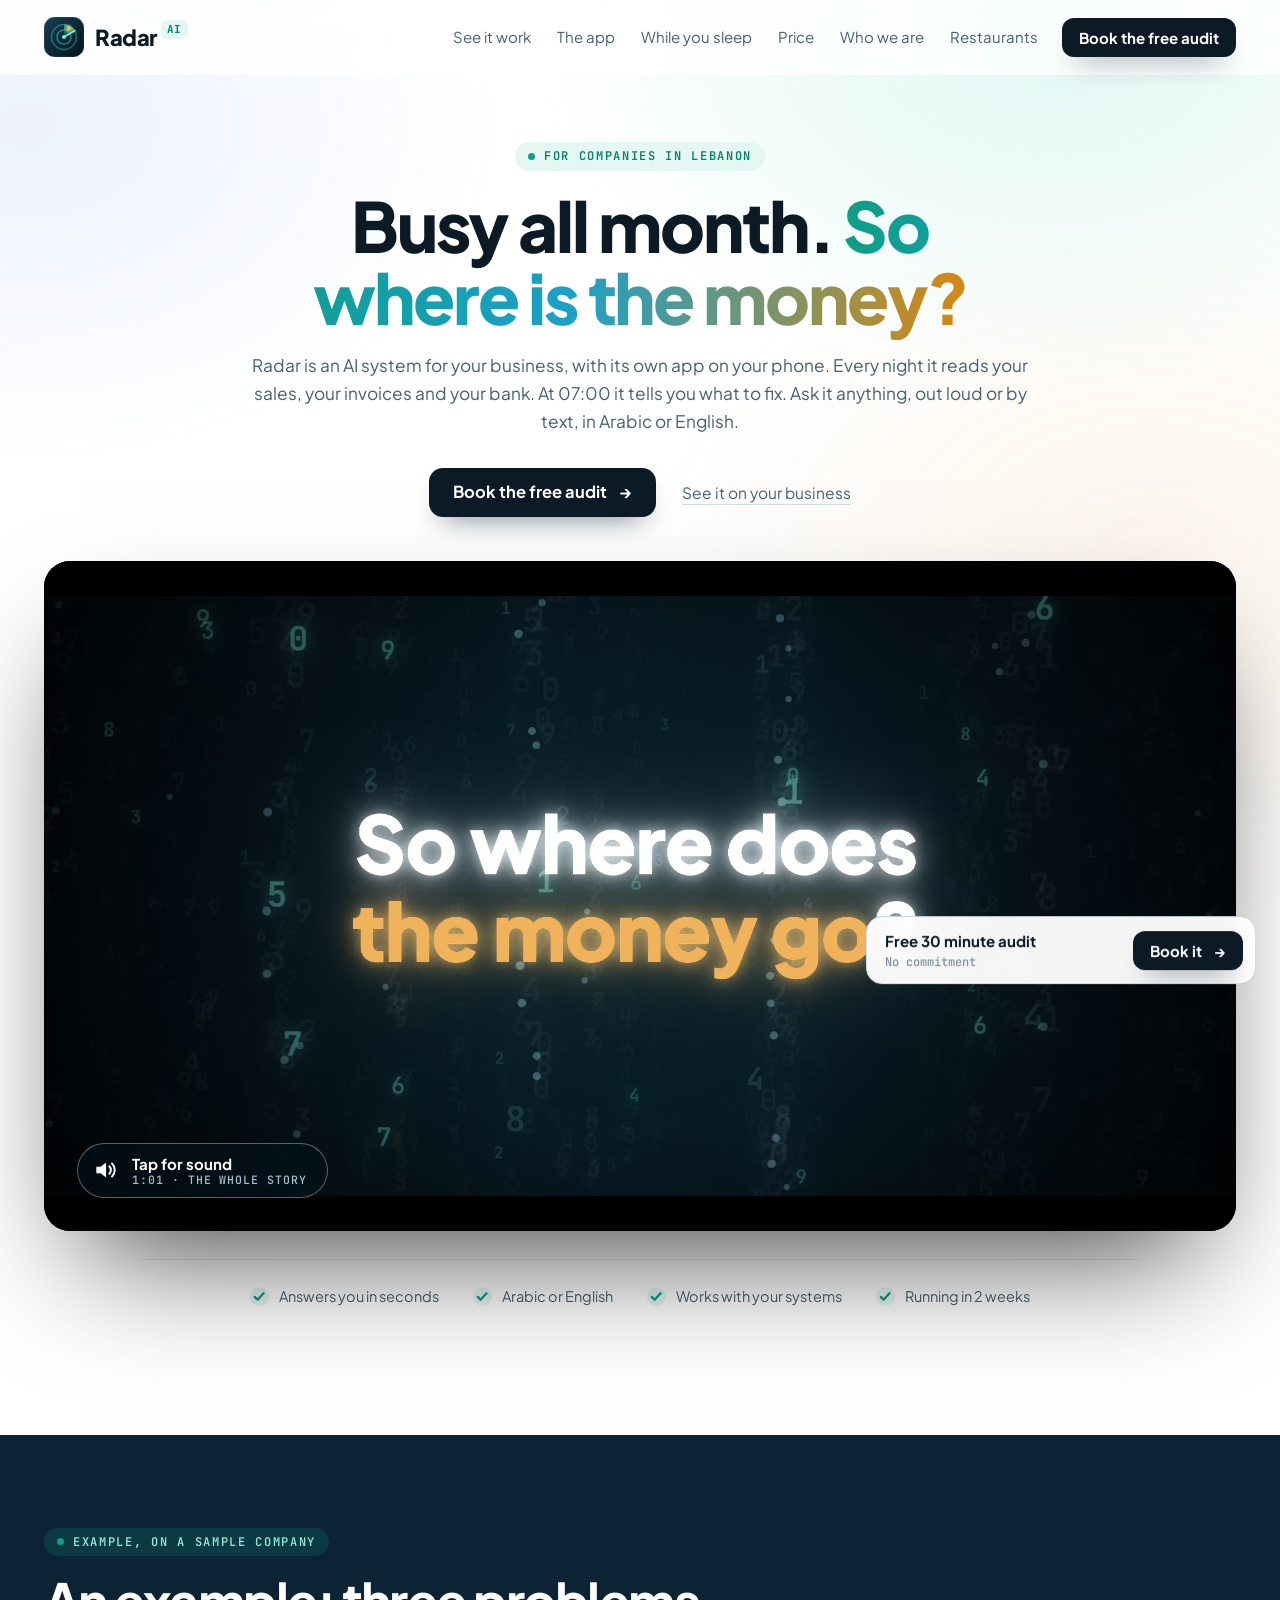
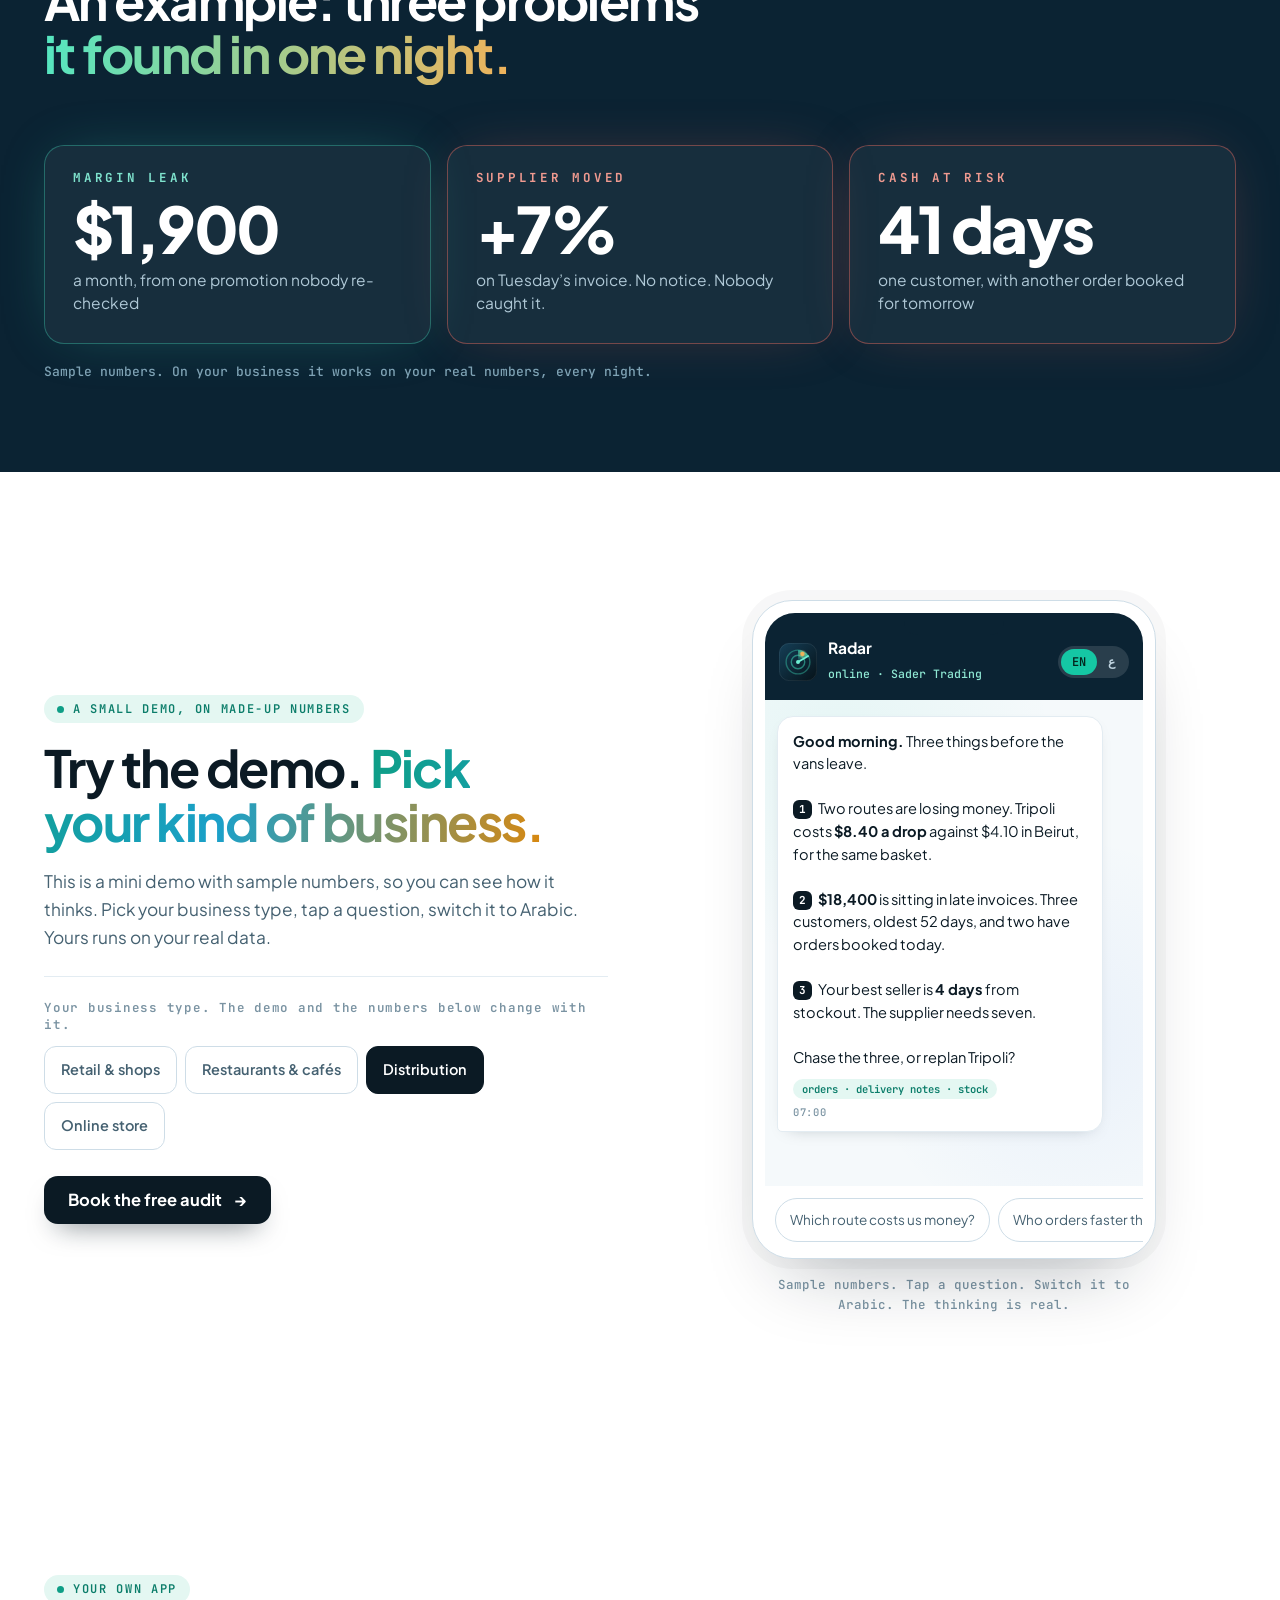
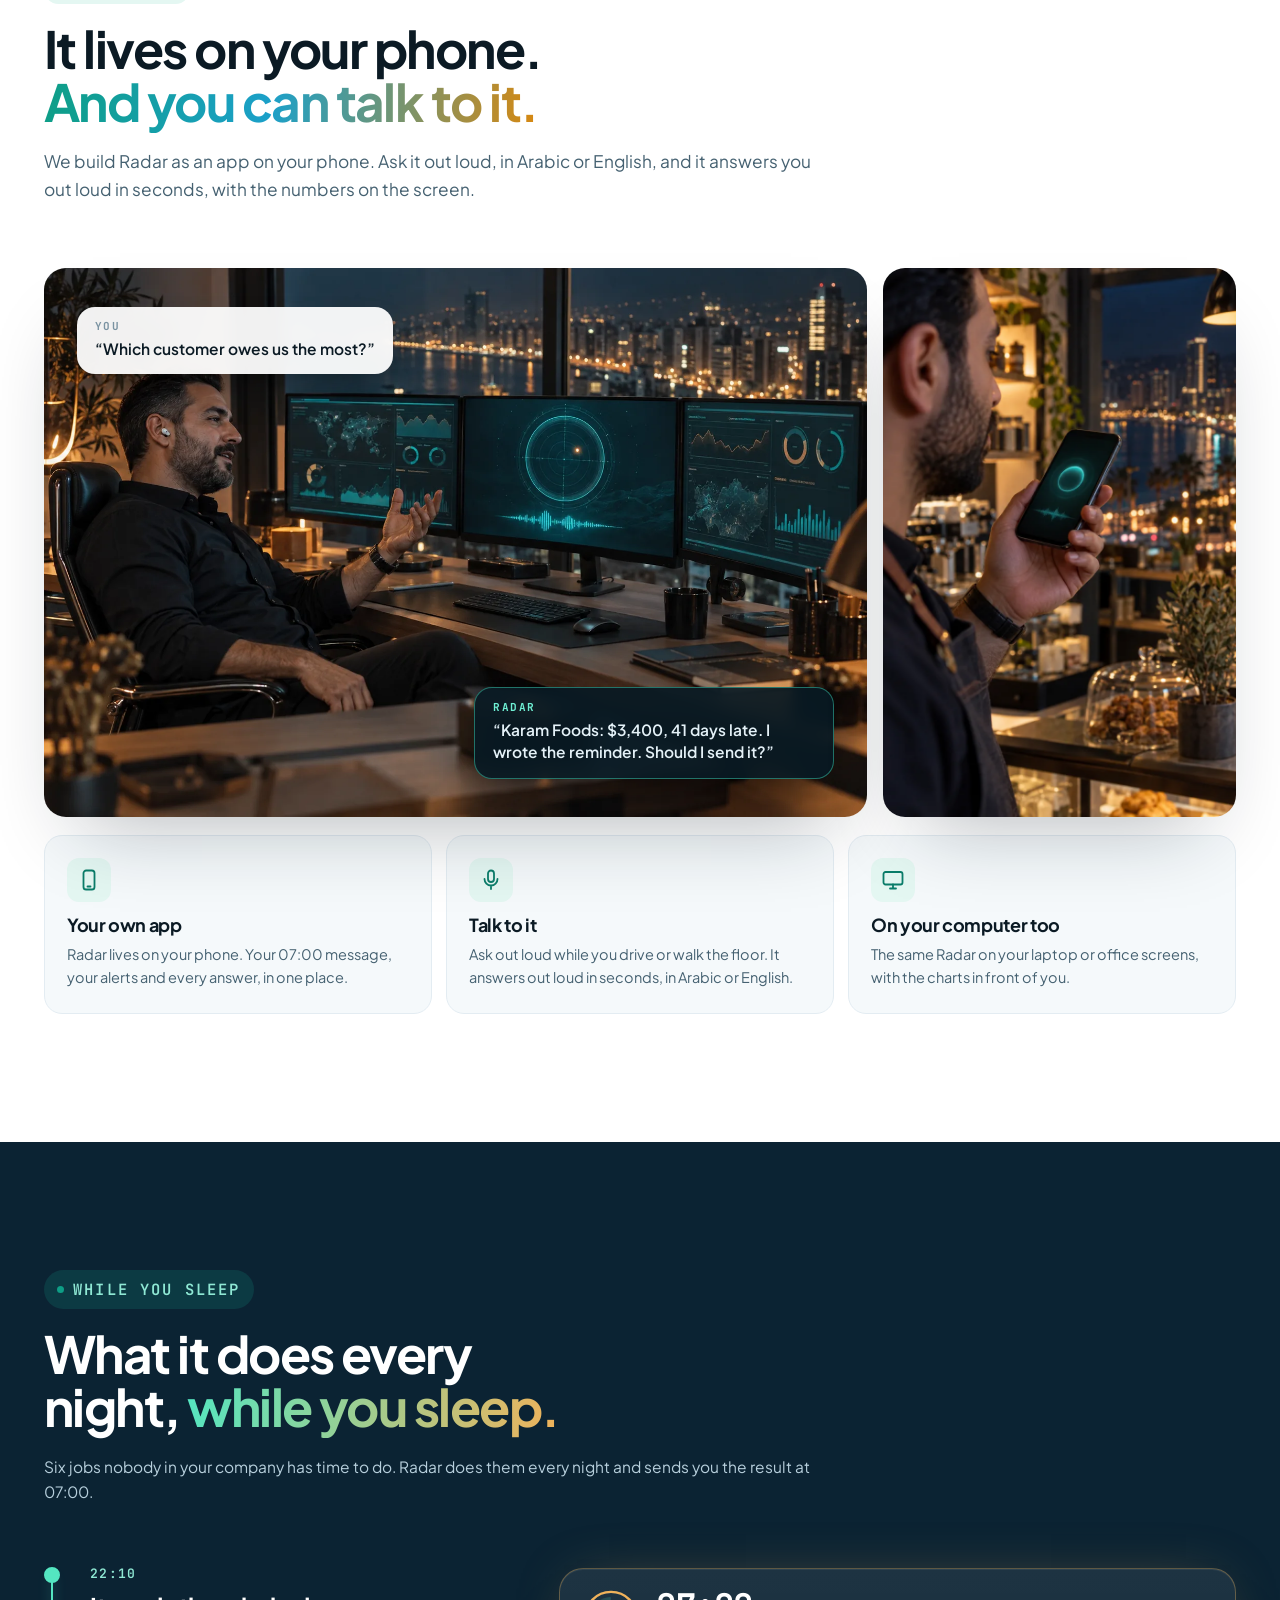
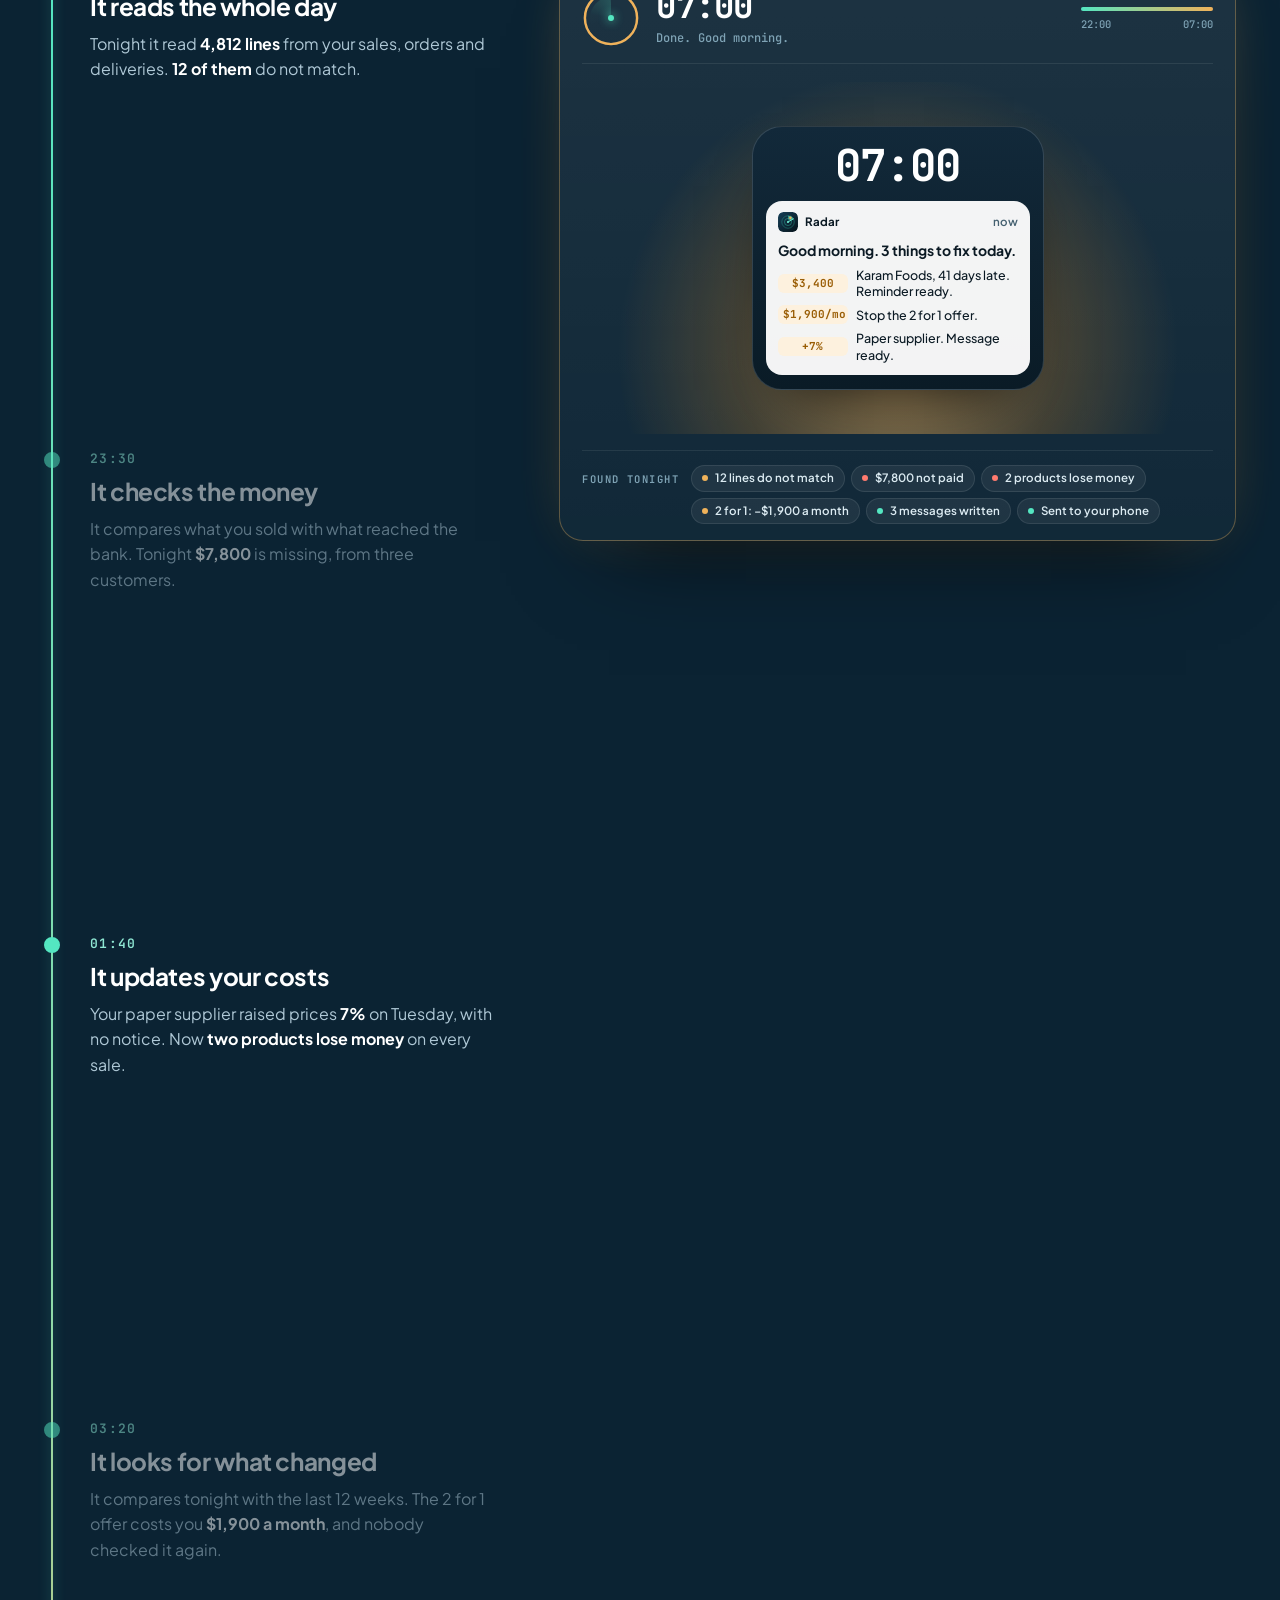
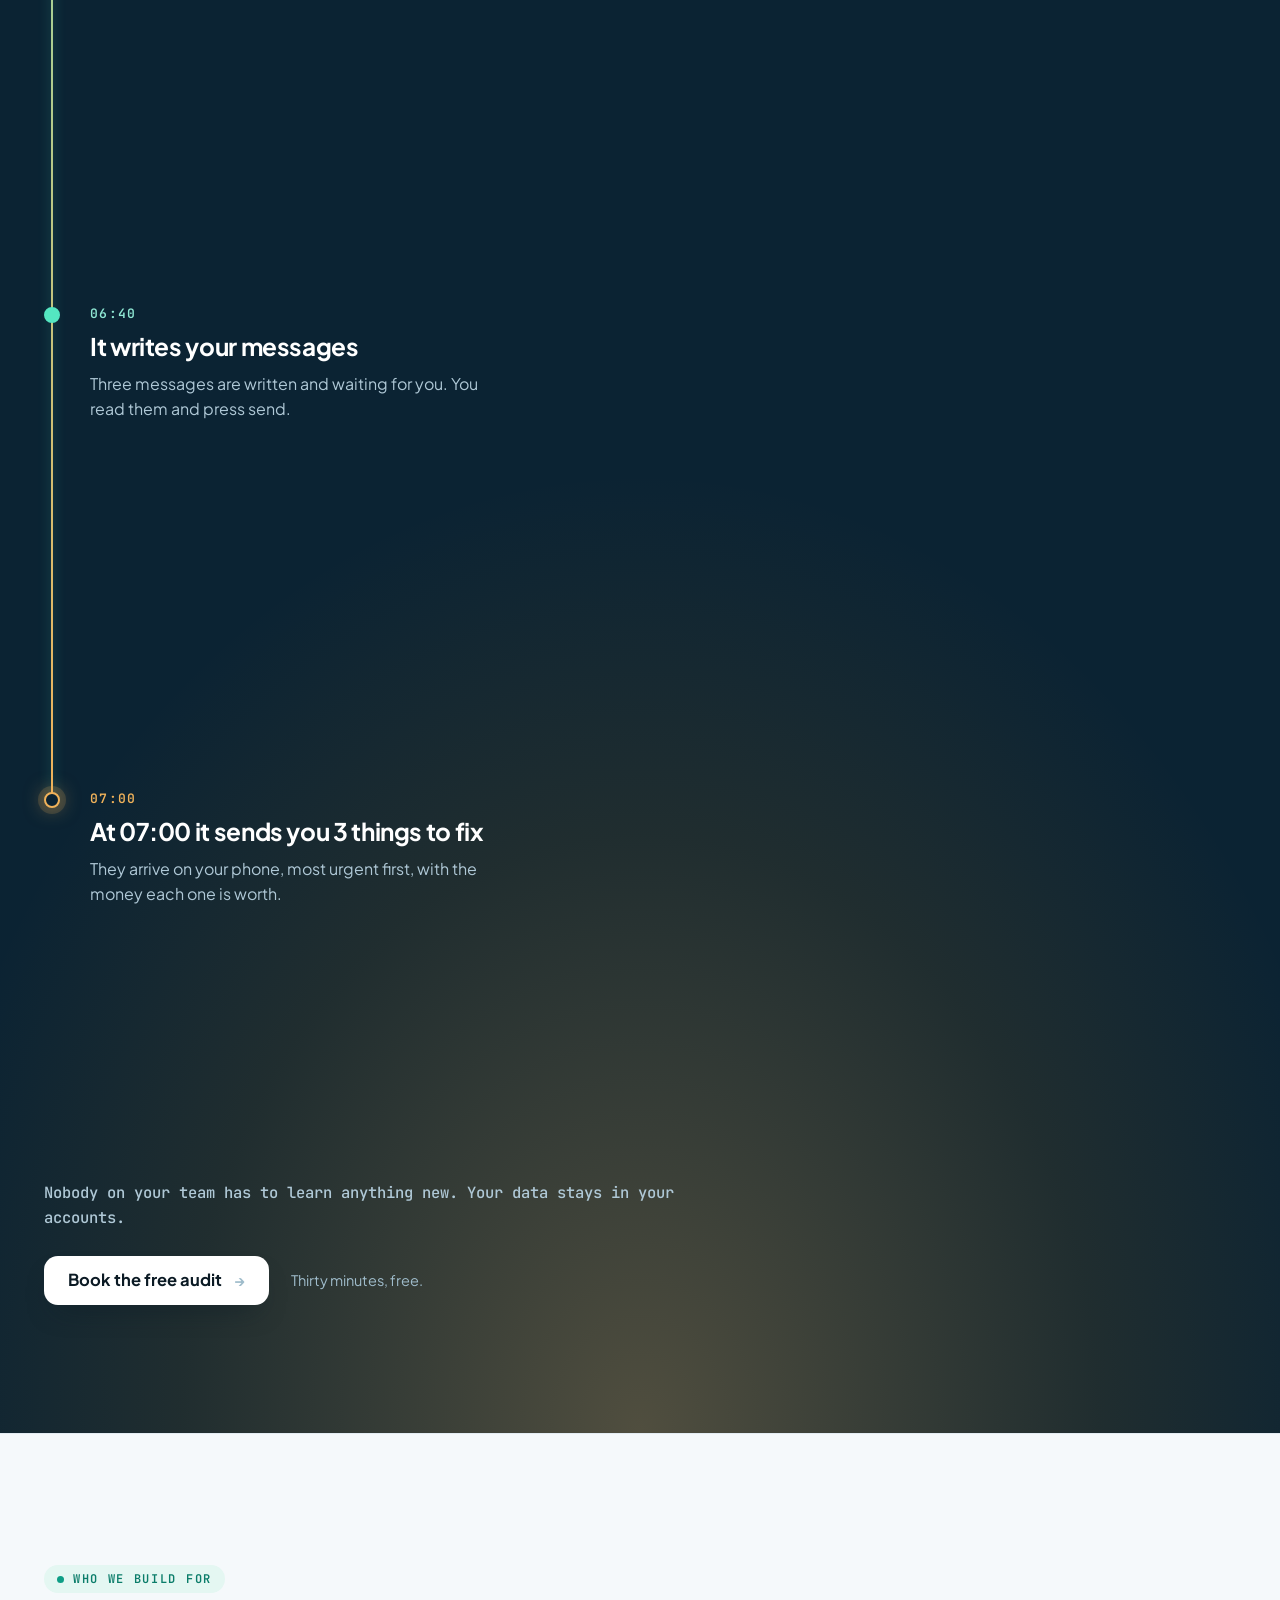
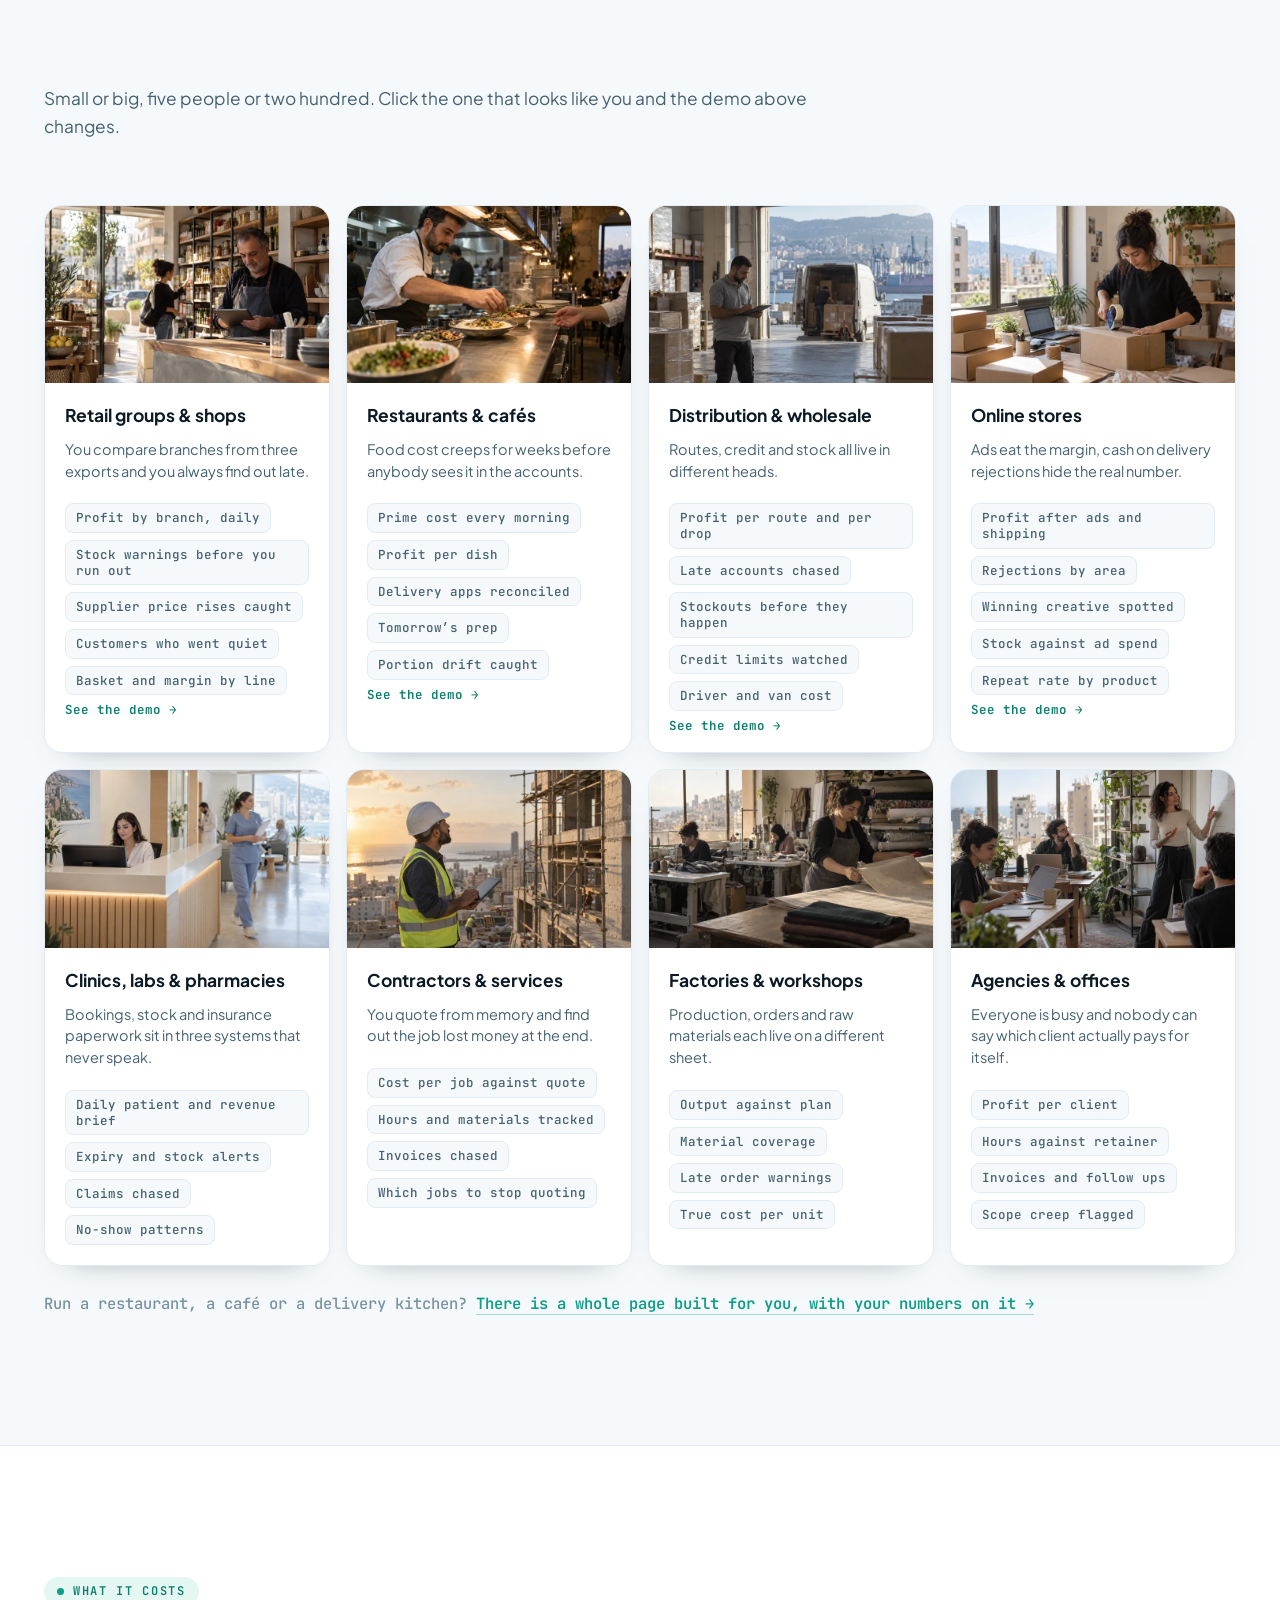
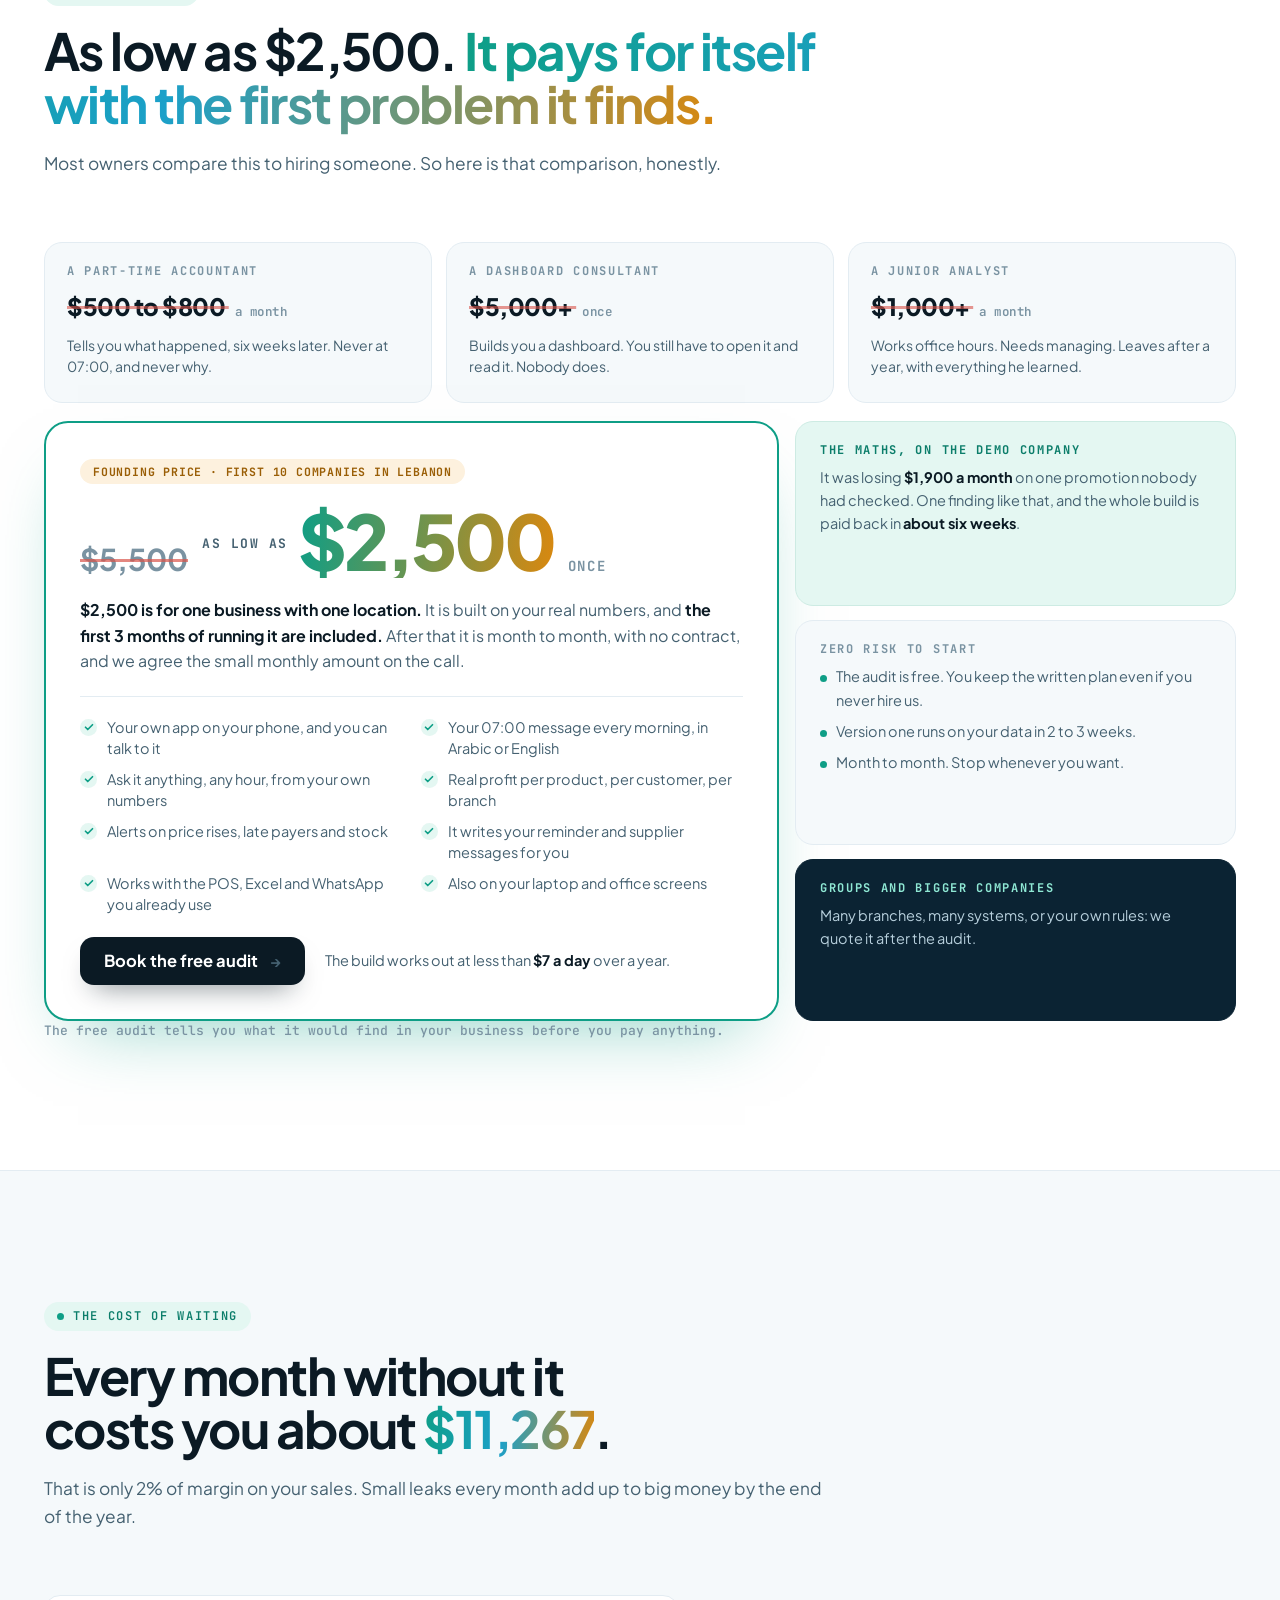
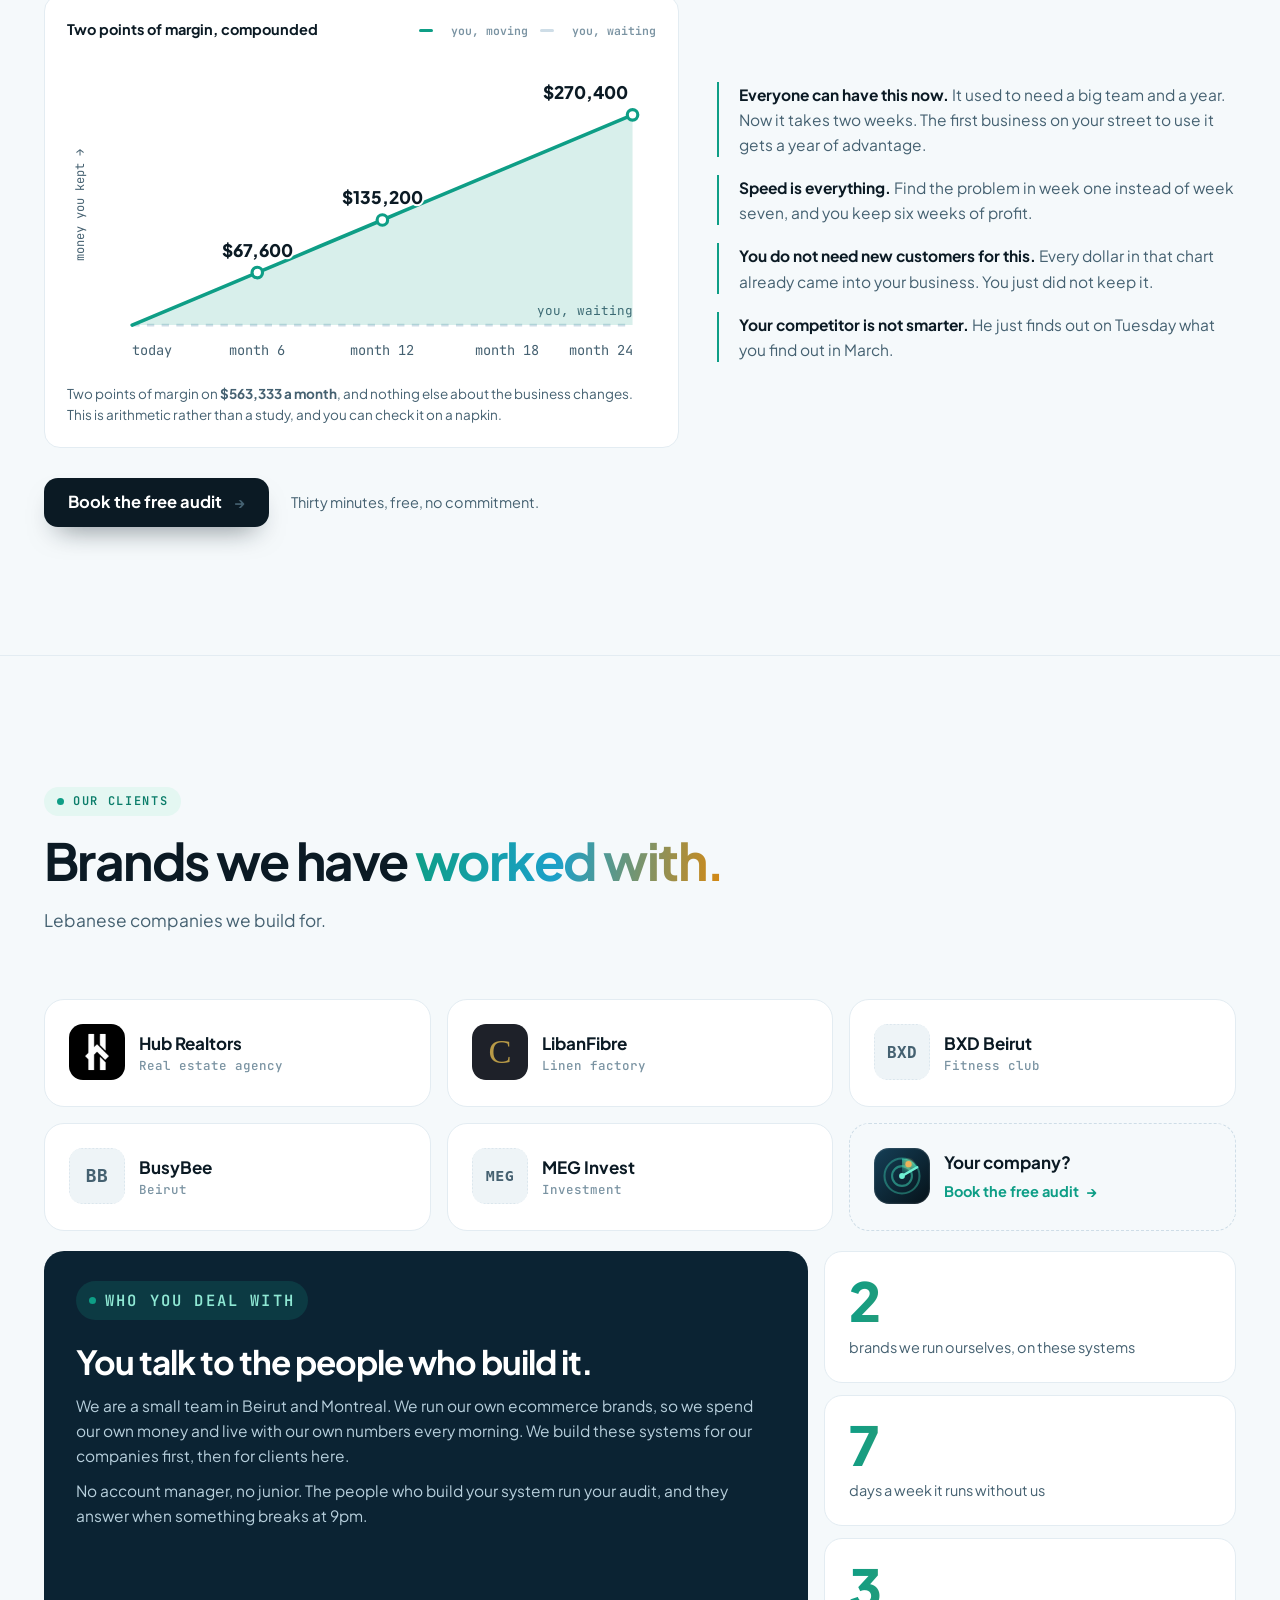
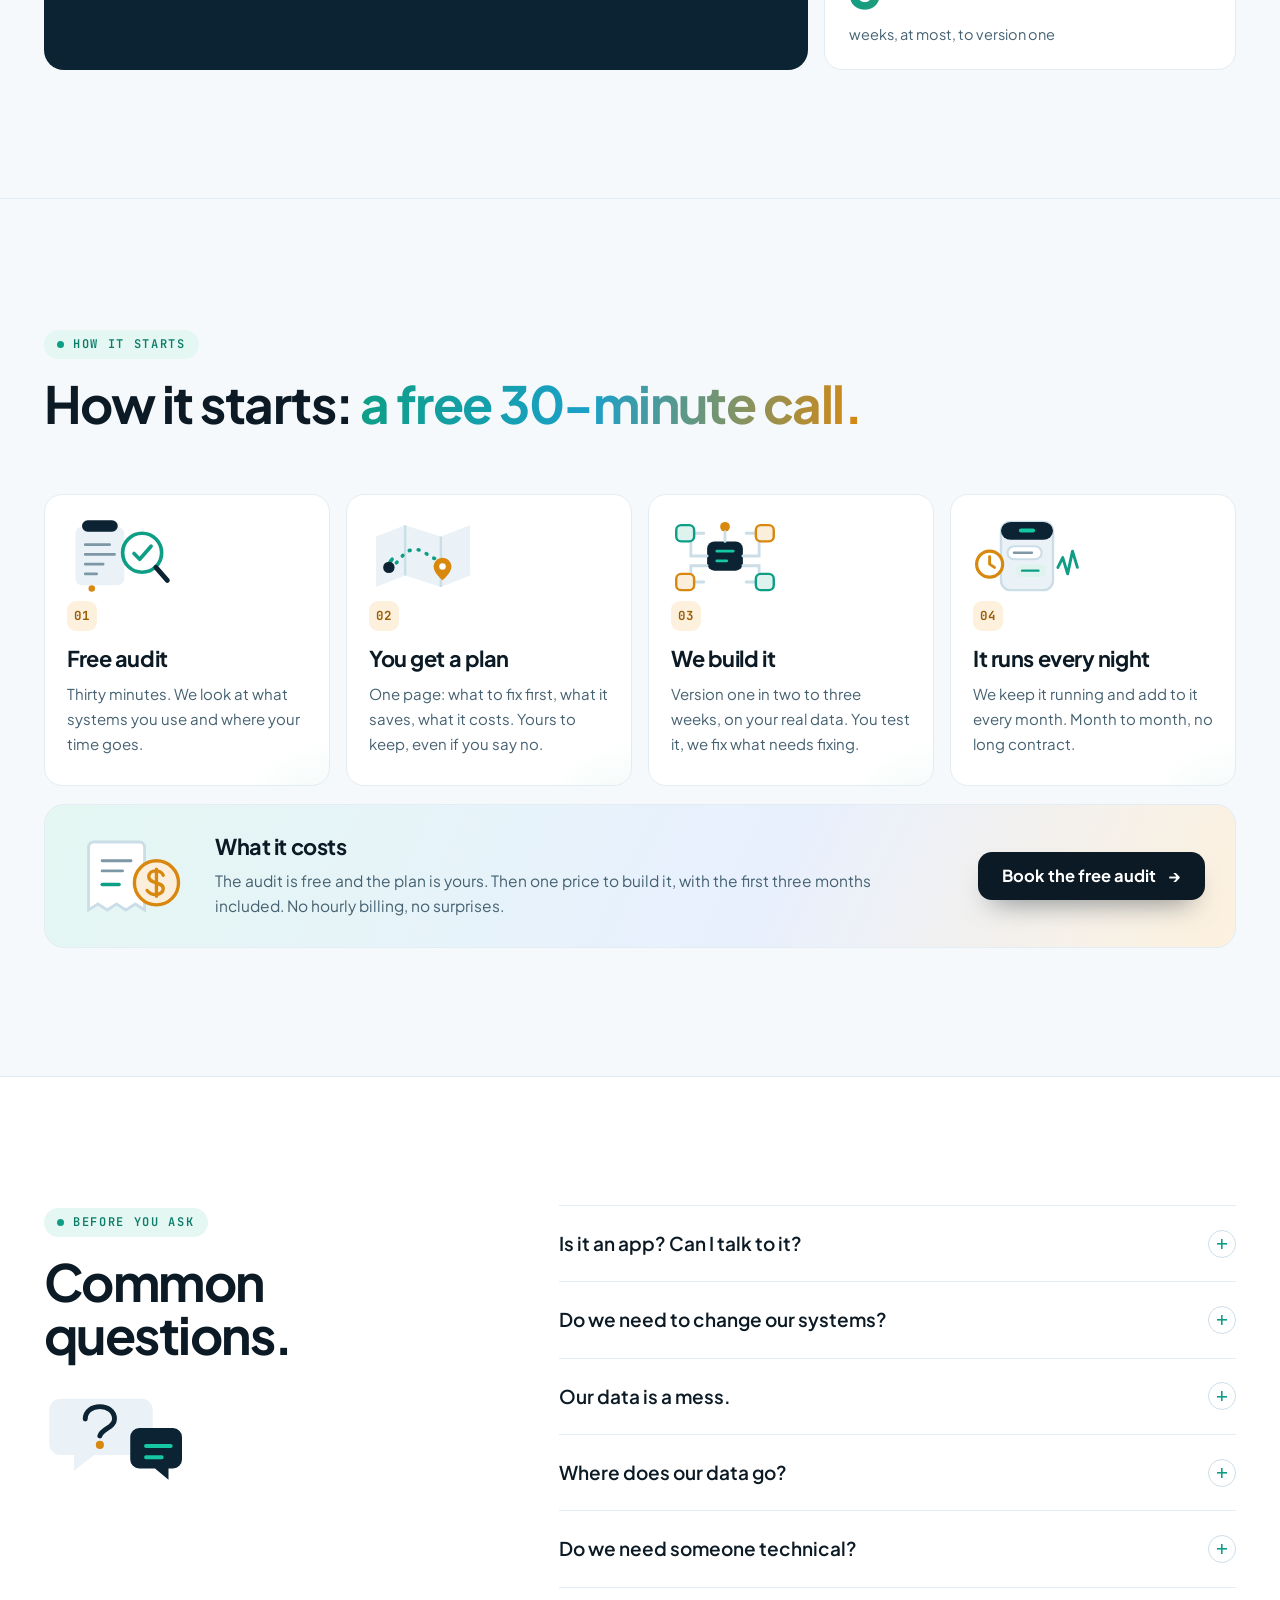
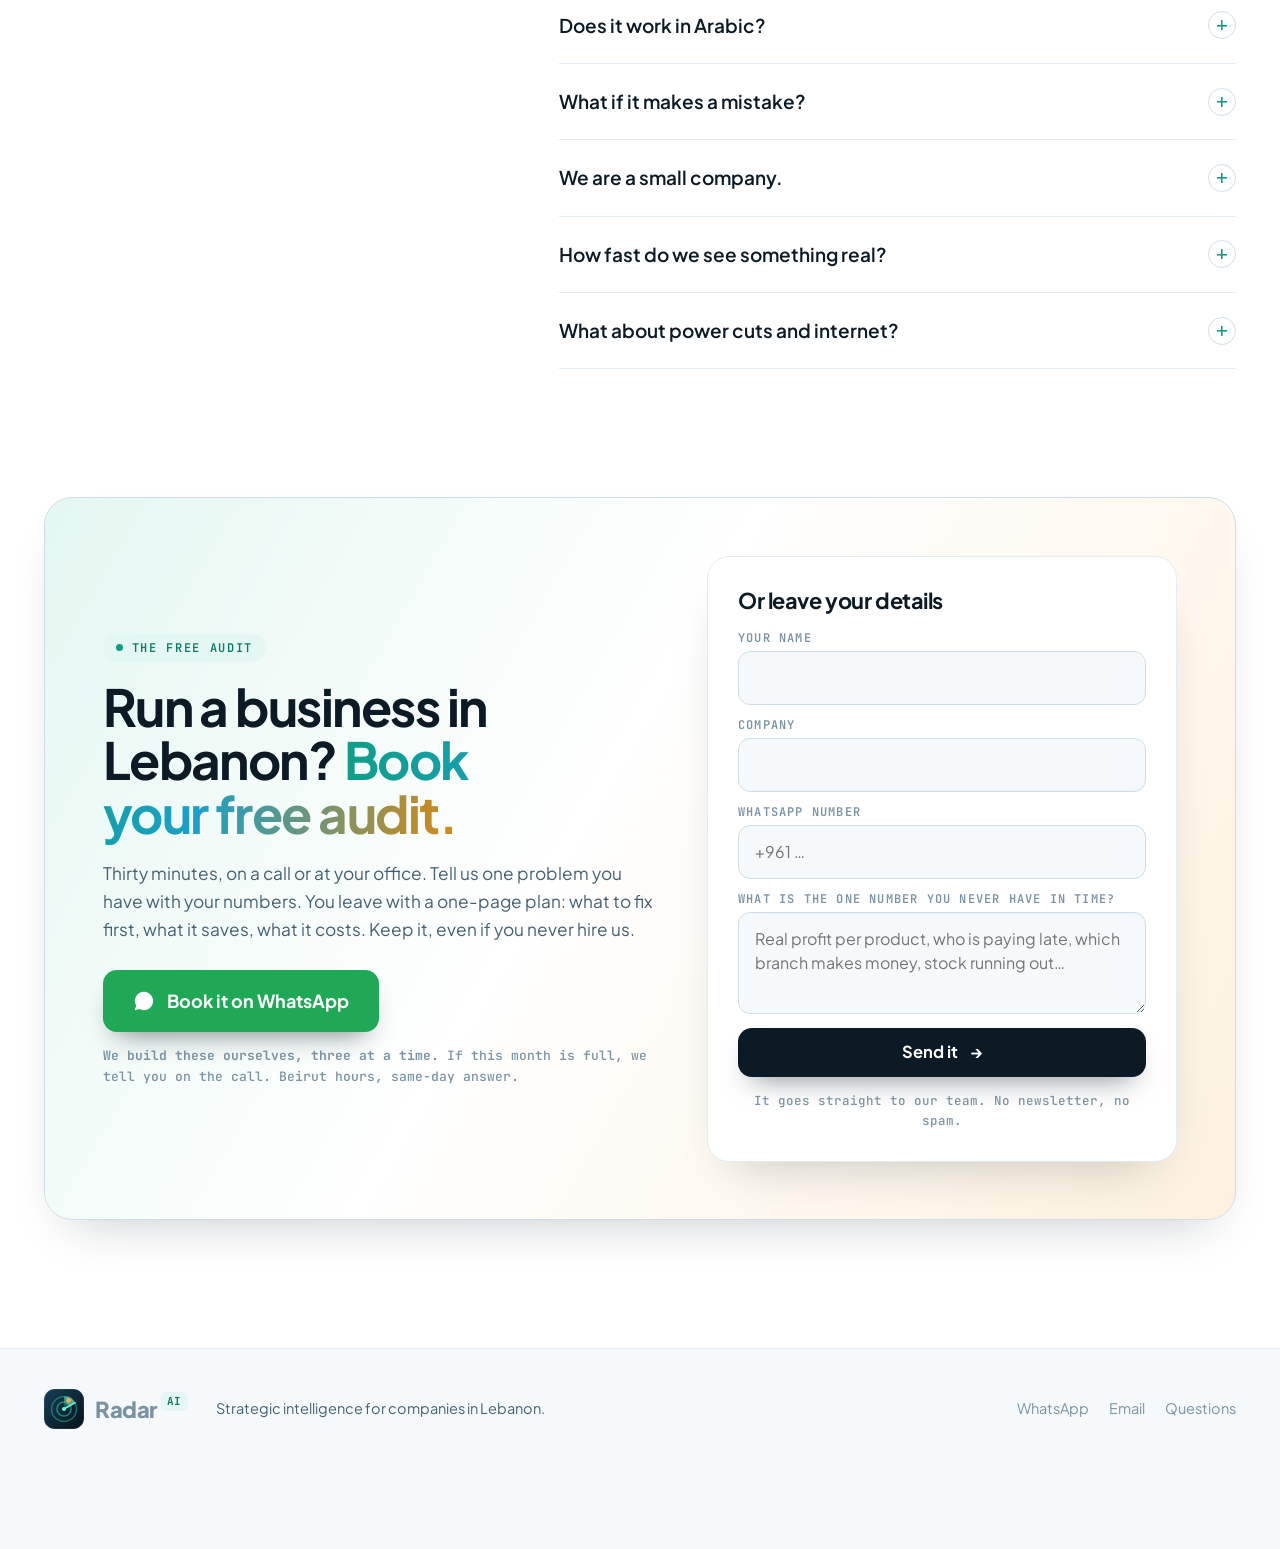
==== index.html @ 78ff4b4f "Update site Co-Authored-By: Claude Opus 5.5 <noreply@anthropic.com>" ====
<!doctype html>
<html lang="en">
<head>
<meta charset="utf-8">
<meta name="viewport" content="width=device-width, initial-scale=1, viewport-fit=cover">
<title>Radar AI · Busy all month. So where is the money?</title>
<meta name="description" content="Your systems count sales. Radar finds profit: per product, per customer, per branch. Ask it anything in Arabic or English. Built for companies in Lebanon. Free 30 minute audit.">
<meta name="theme-color" content="#FFFFFF">
<meta property="og:type" content="website">
<meta property="og:title" content="Busy all month. So where is the money?">
<meta property="og:description" content="An AI operator built around your systems. One message at 7am, answers in Arabic or English, and the repetitive work off your team.">
<meta property="og:image" content="img/share-card.jpg">
<meta name="twitter:card" content="summary_large_image">
<link rel="icon" href="data:image/svg+xml,%3Csvg xmlns=%22http://www.w3.org/2000/svg%22 viewBox=%220 0 48 48%22 width=%2248%22 height=%2248%22%3E %3Cdefs%3E  %3ClinearGradient id=%22rb%22 x1=%220%22 y1=%220%22 x2=%221%22 y2=%221%22%3E%3Cstop offset=%220%22 stop-color=%22%23153F57%22/%3E%3Cstop offset=%221%22 stop-color=%22%23061219%22/%3E%3C/linearGradient%3E  %3ClinearGradient id=%22rs%22 x1=%220%22 y1=%221%22 x2=%22.7%22 y2=%220%22%3E%3Cstop offset=%220%22 stop-color=%22%233FE0BE%22 stop-opacity=%22.05%22/%3E%3Cstop offset=%221%22 stop-color=%22%233FE0BE%22 stop-opacity=%22.95%22/%3E%3C/linearGradient%3E  %3CradialGradient id=%22rg%22 cx=%22.5%22 cy=%22.5%22 r=%22.5%22%3E%3Cstop offset=%220%22 stop-color=%22%23F0B25A%22 stop-opacity=%22.55%22/%3E%3Cstop offset=%221%22 stop-color=%22%23F0B25A%22 stop-opacity=%220%22/%3E%3C/radialGradient%3E %3C/defs%3E %3Crect width=%2248%22 height=%2248%22 rx=%2213%22 fill=%22url%28%23rb%29%22/%3E %3Crect x=%22.5%22 y=%22.5%22 width=%2247%22 height=%2247%22 rx=%2212.5%22 fill=%22none%22 stroke=%22%23fff%22 stroke-opacity=%22.09%22/%3E %3Ccircle cx=%2224%22 cy=%2224%22 r=%2215%22 fill=%22none%22 stroke=%22%233FE0BE%22 stroke-opacity=%22.38%22 stroke-width=%221.8%22/%3E %3Ccircle cx=%2224%22 cy=%2224%22 r=%228.5%22 fill=%22none%22 stroke=%22%233FE0BE%22 stroke-opacity=%22.5%22 stroke-width=%221.8%22/%3E %3Cpath d=%22M24 24 L24 9 A15 15 0 0 1 36.99 16.5 Z%22 fill=%22url%28%23rs%29%22/%3E %3Cpath d=%22M24 24 L36.99 16.5%22 stroke=%22%236FF0D4%22 stroke-width=%222.2%22 stroke-linecap=%22round%22/%3E %3Ccircle cx=%2224%22 cy=%2224%22 r=%222.5%22 fill=%22%236FF0D4%22/%3E %3Ccircle cx=%2229.6%22 cy=%2213.9%22 r=%226%22 fill=%22url%28%23rg%29%22/%3E %3Ccircle cx=%2229.6%22 cy=%2213.9%22 r=%222.7%22 fill=%22%23F0B25A%22/%3E%3C/svg%3E">
<link rel="preconnect" href="https://fonts.googleapis.com">
<link rel="preconnect" href="https://fonts.gstatic.com" crossorigin>
<link rel="stylesheet" href="https://fonts.googleapis.com/css2?family=IBM+Plex+Sans+Arabic:wght@400;500;600&family=JetBrains+Mono:wght@400;500&family=Plus+Jakarta+Sans:wght@400;500;600;700;800&display=swap">
<link rel="stylesheet" href="styles.css">
</head>
<body>

<!-- illustration sprite. Drawn here, used with <svg class="ill"><use href="#i-..."/></svg> -->
<svg width="0" height="0" style="position:absolute" aria-hidden="true" focusable="false">
  <defs>
    <linearGradient id="rmBg" x1="0" y1="0" x2="1" y2="1"><stop offset="0" stop-color="#153F57"/><stop offset="1" stop-color="#061219"/></linearGradient>
    <linearGradient id="rmSw" x1="0" y1="1" x2=".7" y2="0"><stop offset="0" stop-color="#3FE0BE" stop-opacity=".05"/><stop offset="1" stop-color="#3FE0BE" stop-opacity=".95"/></linearGradient>
    <radialGradient id="rmGl" cx=".5" cy=".5" r=".5"><stop offset="0" stop-color="#F0B25A" stop-opacity=".55"/><stop offset="1" stop-color="#F0B25A" stop-opacity="0"/></radialGradient>
    <symbol id="radar-mark" viewBox="0 0 48 48">
      <rect width="48" height="48" rx="13" fill="url(#rmBg)"/>
      <rect x=".5" y=".5" width="47" height="47" rx="12.5" fill="none" stroke="#fff" stroke-opacity=".09"/>
      <circle cx="24" cy="24" r="15" fill="none" stroke="#3FE0BE" stroke-opacity=".38" stroke-width="1.8"/>
      <circle cx="24" cy="24" r="8.5" fill="none" stroke="#3FE0BE" stroke-opacity=".5" stroke-width="1.8"/>
      <path d="M24 24 L24 9 A15 15 0 0 1 36.99 16.5 Z" fill="url(#rmSw)"/>
      <path d="M24 24 L36.99 16.5" stroke="#6FF0D4" stroke-width="2.2" stroke-linecap="round"/>
      <circle cx="24" cy="24" r="2.5" fill="#6FF0D4"/>
      <circle cx="29.6" cy="13.9" r="6" fill="url(#rmGl)"/>
      <circle cx="29.6" cy="13.9" r="2.7" fill="#F0B25A"/>
    </symbol>
    <symbol id="i-audit" viewBox="0 0 132 96">
      <rect x="10" y="12" width="60" height="72" rx="8" fill="#EAF2F7"/>
      <rect x="18" y="4" width="44" height="14" rx="7" fill="#0B2333"/>
      <path d="M22 34h30M22 46h36M22 58h22" stroke="#7D97A6" stroke-width="3.4" stroke-linecap="round"/>
      <path d="M22 70h14" stroke="#7D97A6" stroke-width="3.4" stroke-linecap="round"/>
      <circle cx="92" cy="44" r="24" fill="#fff" stroke="#0E9E86" stroke-width="4.5"/>
      <path d="M82 45l7 7 14-16" stroke="#0E9E86" stroke-width="4.5" fill="none" stroke-linecap="round" stroke-linejoin="round"/>
      <path d="M109 62l14 16" stroke="#0B2333" stroke-width="6" stroke-linecap="round"/>
      <circle cx="30" cy="88" r="4" fill="#D9880F"/>
    </symbol>
    <symbol id="i-map" viewBox="0 0 132 96">
      <path d="M8 24l36-14 44 14 36-14v62l-36 14-44-14-36 14z" fill="#EAF2F7"/>
      <path d="M44 10v62M88 24v62" stroke="#CBDDE7" stroke-width="3"/>
      <path d="M24 62c14-4 16-22 32-22s18 16 34 10" stroke="#0E9E86" stroke-width="4.5" fill="none" stroke-linecap="round" stroke-dasharray="1 10"/>
      <path d="M24 62c0-6 4-10 4-10" stroke="#0E9E86" stroke-width="4.5" stroke-linecap="round"/>
      <circle cx="24" cy="62" r="7" fill="#0B2333"/>
      <path d="M90 50c6 0 11 5 11 11 0 8-11 17-11 17s-11-9-11-17c0-6 5-11 11-11z" fill="#D9880F"/>
      <circle cx="90" cy="61" r="4" fill="#fff"/>
    </symbol>
    <symbol id="i-build" viewBox="0 0 132 96">
      <rect x="44" y="30" width="44" height="36" rx="9" fill="#0B2333"/>
      <path d="M56 42h20M56 54h12" stroke="#15C7A4" stroke-width="3.6" stroke-linecap="round"/>
      <path d="M44 48H24V20h16M88 48h20V20H92M44 60H24v20h16M88 60h20v20H92" stroke="#CBDDE7" stroke-width="3.4" fill="none" stroke-linecap="round"/>
      <rect x="6" y="10" width="22" height="20" rx="6" fill="#DFF3EE" stroke="#0E9E86" stroke-width="3"/>
      <rect x="104" y="10" width="22" height="20" rx="6" fill="#FBEEDA" stroke="#D9880F" stroke-width="3"/>
      <rect x="6" y="70" width="22" height="20" rx="6" fill="#FBEEDA" stroke="#D9880F" stroke-width="3"/>
      <rect x="104" y="70" width="22" height="20" rx="6" fill="#DFF3EE" stroke="#0E9E86" stroke-width="3"/>
      <circle cx="66" cy="12" r="6" fill="#D9880F"/>
      <path d="M66 18v12" stroke="#CBDDE7" stroke-width="3.4" stroke-linecap="round"/>
    </symbol>
    <symbol id="i-runs" viewBox="0 0 132 96">
      <rect x="34" y="6" width="64" height="84" rx="12" fill="#EAF2F7" stroke="#CBDDE7" stroke-width="3"/>
      <rect x="34" y="6" width="64" height="22" rx="12" fill="#0B2333"/>
      <rect x="56" y="14" width="20" height="5" rx="2.5" fill="#15C7A4"/>
      <rect x="42" y="36" width="42" height="16" rx="8" fill="#fff" stroke="#CBDDE7" stroke-width="2.6"/>
      <path d="M50 44h22" stroke="#7D97A6" stroke-width="3" stroke-linecap="round"/>
      <rect x="52" y="58" width="38" height="16" rx="8" fill="#DFF3EE"/>
      <path d="M60 66h20" stroke="#0E9E86" stroke-width="3" stroke-linecap="round"/>
      <circle cx="20" cy="58" r="16" fill="#fff" stroke="#D9880F" stroke-width="4"/>
      <path d="M20 49v9l6 4" stroke="#D9880F" stroke-width="3.6" fill="none" stroke-linecap="round" stroke-linejoin="round"/>
      <path d="M104 62l6-12 6 20 6-28 6 20" stroke="#0E9E86" stroke-width="3.6" fill="none" stroke-linecap="round" stroke-linejoin="round"/>
    </symbol>
    <symbol id="i-ask" viewBox="0 0 132 96">
      <path d="M14 14h72a10 10 0 0110 10v30a10 10 0 01-10 10H44L26 78V64H14A10 10 0 014 54V24a10 10 0 0110-10z" fill="#EAF2F7"/>
      <path d="M36 32c0-7 6-11 13-11s13 4 13 11c0 8-11 8-13 15" stroke="#0B2333" stroke-width="4.4" fill="none" stroke-linecap="round"/>
      <circle cx="49" cy="55" r="3.6" fill="#D9880F"/>
      <path d="M84 40h30a8 8 0 018 8v20a8 8 0 01-8 8h-4v10l-12-10H84a8 8 0 01-8-8V48a8 8 0 018-8z" fill="#0B2333"/>
      <path d="M90 56h22M90 66h14" stroke="#15C7A4" stroke-width="3.4" stroke-linecap="round"/>
    </symbol>
    <symbol id="i-cost" viewBox="0 0 132 96">
      <path d="M22 8h54a6 6 0 016 6v74l-11-7-11 7-11-7-11 7-11-7-11 7V14a6 6 0 016-6z" fill="#fff" stroke="#CBDDE7" stroke-width="3.4"/>
      <path d="M32 30h34M32 42h24" stroke="#7D97A6" stroke-width="3.4" stroke-linecap="round"/>
      <path d="M32 58h20" stroke="#0E9E86" stroke-width="4" stroke-linecap="round"/>
      <circle cx="96" cy="56" r="26" fill="#FBEEDA" stroke="#D9880F" stroke-width="4"/>
      <path d="M96 40v32M104 47c-2-4-6-5-9-5-5 0-8 3-8 7 0 9 17 5 17 14 0 4-4 7-9 7-4 0-8-2-10-5" stroke="#D9880F" stroke-width="4" fill="none" stroke-linecap="round"/>
    </symbol>
    <symbol id="i-n-read" viewBox="0 0 64 64">
      <rect x="10" y="8" width="34" height="48" rx="6" fill="rgba(255,255,255,.07)" stroke="#8FB2C4" stroke-width="2.4"/>
      <path d="M18 20h18M18 30h18M18 40h10" stroke="#8FB2C4" stroke-width="2.6" stroke-linecap="round"/>
      <circle cx="44" cy="40" r="12" fill="#0B2333" stroke="#15C7A4" stroke-width="3"/>
      <path d="M38 40h12M44 34v12" stroke="#15C7A4" stroke-width="3" stroke-linecap="round"/>
    </symbol>
    <symbol id="i-n-match" viewBox="0 0 64 64">
      <rect x="6" y="14" width="22" height="34" rx="5" fill="rgba(255,255,255,.07)" stroke="#8FB2C4" stroke-width="2.4"/>
      <rect x="36" y="14" width="22" height="34" rx="5" fill="rgba(255,255,255,.07)" stroke="#8FB2C4" stroke-width="2.4"/>
      <path d="M12 24h10M12 32h8M42 24h10M42 32h8" stroke="#8FB2C4" stroke-width="2.4" stroke-linecap="round"/>
      <circle cx="32" cy="42" r="11" fill="#0B2333" stroke="#F0B25A" stroke-width="3"/>
      <path d="M27 42l4 4 7-8" stroke="#F0B25A" stroke-width="3" fill="none" stroke-linecap="round" stroke-linejoin="round"/>
    </symbol>
    <symbol id="i-n-price" viewBox="0 0 64 64">
      <path d="M34 6H14a8 8 0 0 0-8 8v20l26 26 24-24z" fill="rgba(255,255,255,.07)" stroke="#8FB2C4" stroke-width="2.6" stroke-linejoin="round"/>
      <circle cx="20" cy="20" r="4.5" fill="#15C7A4"/>
      <path d="M44 46l10-10M48 34h8v8" stroke="#F0B25A" stroke-width="3.2" fill="none" stroke-linecap="round" stroke-linejoin="round"/>
    </symbol>
    <symbol id="i-n-hunt" viewBox="0 0 64 64">
      <circle cx="28" cy="28" r="19" fill="rgba(255,255,255,.06)" stroke="#8FB2C4" stroke-width="2.6"/>
      <path d="M28 9v19l13 8" stroke="#15C7A4" stroke-width="3" fill="none" stroke-linecap="round" stroke-linejoin="round"/>
      <circle cx="28" cy="28" r="7" fill="none" stroke="#15C7A4" stroke-width="2.2" opacity=".6"/>
      <path d="M43 43l13 13" stroke="#F0B25A" stroke-width="4" stroke-linecap="round"/>
    </symbol>
    <symbol id="i-n-pen" viewBox="0 0 64 64">
      <path d="M8 12h36a6 6 0 0 1 6 6v18a6 6 0 0 1-6 6H24L12 52V42H8a6 6 0 0 1-6-6V18a6 6 0 0 1 6-6z" transform="translate(4,0)" fill="rgba(255,255,255,.07)" stroke="#8FB2C4" stroke-width="2.4"/>
      <path d="M18 24h20M18 32h12" stroke="#8FB2C4" stroke-width="2.6" stroke-linecap="round"/>
      <path d="M40 44l14-14 6 6-14 14-8 2z" fill="#0B2333" stroke="#F0B25A" stroke-width="3" stroke-linejoin="round"/>
    </symbol>
    <symbol id="i-n-sun" viewBox="0 0 64 64">
      <path d="M6 44h52" stroke="#8FB2C4" stroke-width="2.8" stroke-linecap="round"/>
      <path d="M16 44a16 16 0 0 1 32 0z" fill="rgba(240,178,90,.22)" stroke="#F0B25A" stroke-width="3" stroke-linejoin="round"/>
      <path d="M32 10v7M12 20l5 5M52 20l-5 5" stroke="#F0B25A" stroke-width="3" stroke-linecap="round"/>
      <path d="M18 54h10M34 54h12" stroke="#15C7A4" stroke-width="3" stroke-linecap="round"/>
    </symbol>
  </defs>
</svg>

<div class="glow" aria-hidden="true"></div>

<header class="nav">
  <div class="wrap nav__in">
    <a class="brand" href="#top">
      <span class="brand__mark" aria-hidden="true"><svg viewBox="0 0 48 48"><use href="#radar-mark"/></svg></span>
      <span class="brand__name">Radar<i class="brand__ai">AI</i></span>
    </a>
    <nav class="nav__links">
      <a href="#see">See it work</a>
      <a href="#app">The app</a>
      <a href="#night">While you sleep</a>
      <a href="#pricing">Price</a>
      <a href="#proof">Who we are</a>
      <a href="restaurants.html">Restaurants</a>
    </nav>
    <a class="btn btn--sm" data-wa href="#audit">Book the free audit</a>
  </div>
</header>

<main id="top">
  <!-- HERO -->
  <section class="hero hero--v2">
    <div class="wrap">
      <div class="hero__top">
        <p class="kicker rv">For companies in Lebanon</p>
        <h1 class="rv">Busy all month. <em>So where is the money?</em></h1>
        <p class="lead rv">Radar is an AI system for your business, with its own app on your phone. Every night it reads your sales, your invoices and your bank. At 07:00 it tells you what to fix. Ask it anything, out loud or by text, in Arabic or English.</p>
        <div class="cta-row rv">
          <a class="btn" data-wa href="#audit">Book the free audit <span class="arr" aria-hidden="true">→</span></a>
          <a class="tlink" href="#see">See it on your business</a>
        </div>
      </div>
      <figure class="player player--hero rv" id="player">
        <video id="filmVid" class="player__v" poster="film/poster.jpg" autoplay muted loop playsinline preload="metadata"
               aria-label="What Radar does for your business, the film">
          <source src="film/radar-film.mp4" type="video/mp4" media="(min-width: 800px)">
          <source src="film/radar-film-720.mp4" type="video/mp4">
        </video>
        <button class="player__sound" id="filmSound" type="button" aria-label="Play the film with sound">
          <svg viewBox="0 0 24 24" aria-hidden="true"><path d="M4 9v6h4l5 4V5L8 9H4z" fill="currentColor"/><path d="M16 8.5a5 5 0 0 1 0 7M18.5 6a8.5 8.5 0 0 1 0 12" stroke="currentColor" stroke-width="1.8" fill="none" stroke-linecap="round"/></svg>
          <span>Tap for sound<i>1:01 · the whole story</i></span>
        </button>
      </figure>
      <ul class="ticks ticks--row rv">
        <li>Answers you in seconds</li>
        <li>Arabic or English</li>
        <li>Works with your systems</li>
        <li>Running in 2 weeks</li>
      </ul>
    </div>
  </section>

  <!-- LAST NIGHT IT FOUND -->
  <section class="found" id="found">
    <div class="wrap">
      <header class="head">
        <p class="kicker rv">Example, on a sample company</p>
        <h2 class="rv">An example: three problems <em>it found in one night.</em></h2>
      </header>
      <div class="found__grid">
        <div class="found__card rv"><i>Margin leak</i><b>$1,900</b><span>a month, from one promotion nobody re-checked</span></div>
        <div class="found__card found__card--bad rv"><i>Supplier moved</i><b>+7%</b><span>on Tuesday’s invoice. No notice. Nobody caught it.</span></div>
        <div class="found__card found__card--bad rv"><i>Cash at risk</i><b>41 days</b><span>one customer, with another order booked for tomorrow</span></div>
      </div>
      <p class="note rv">Sample numbers. On your business it works on your real numbers, every night.</p>
    </div>
  </section>

  <!-- SEE IT ON YOUR BUSINESS -->
  <section class="see" id="see">
    <div class="wrap see__grid">
      <div class="see__copy">
        <p class="kicker rv">A small demo, on made-up numbers</p>
        <h2 class="rv">Try the demo. <em>Pick your kind of business.</em></h2>
        <p class="lead rv">This is a mini demo with sample numbers, so you can see how it thinks. Pick your business type, tap a question, switch it to Arabic. Yours runs on your real data.</p>
        <div class="pick rv" id="pick">
          <p class="pick__lab">Your business type. The demo and the numbers below change with it.</p>
          <div class="pick__row" role="tablist" aria-label="Business type">
            <button class="pick__btn" role="tab" data-ind="retail" aria-selected="false">Retail &amp; shops</button>
            <button class="pick__btn" role="tab" data-ind="resto" aria-selected="false">Restaurants &amp; cafés</button>
            <button class="pick__btn is-on" role="tab" data-ind="dist" aria-selected="true">Distribution</button>
            <button class="pick__btn" role="tab" data-ind="ecom" aria-selected="false">Online store</button>
          </div>
        </div>
        <a class="btn rv" data-wa href="#audit">Book the free audit <span class="arr" aria-hidden="true">→</span></a>
      </div>
      <div class="hero__demo rv" id="demo">
        <div class="phone">
          <div class="phone__notch" aria-hidden="true"></div>
          <div class="phone__bar">
            <span class="phone__who">
              <span class="phone__av" aria-hidden="true"><svg viewBox="0 0 48 48"><use href="#radar-mark"/></svg></span>
              <span><b>Radar</b><i id="demoWho">online · Karam Group</i></span>
            </span>
            <span class="lang" role="group" aria-label="Language">
              <button type="button" class="lang__btn is-on" data-lang="en">EN</button>
              <button type="button" class="lang__btn" data-lang="ar">ع</button>
            </span>
          </div>
          <div class="thread" id="thread" aria-live="polite"></div>
          <div class="chips" id="chips"></div>
        </div>
        <p class="demo__note">Sample numbers. Tap a question. Switch it to Arabic. The thinking is real.</p>
      </div>
    </div>
  </section>

  <!-- THE APP, AND VOICE -->
  <section class="voice" id="app">
    <div class="wrap">
      <header class="head">
        <p class="kicker rv">Your own app</p>
        <h2 class="rv">It lives on your phone. <em>And you can talk to it.</em></h2>
        <p class="lead rv">We build Radar as an app on your phone. Ask it out loud, in Arabic or English, and it answers you out loud in seconds, with the numbers on the screen.</p>
      </header>
      <div class="voice__media rv">
        <figure class="voice__desk">
          <img src="img/v-desk.webp" alt="A business owner at his desk with three screens, talking to Radar out loud" width="1600" height="1067" loading="lazy">
          <figcaption class="vb vb--q"><i>You</i>&ldquo;Which customer owes us the most?&rdquo;</figcaption>
          <figcaption class="vb vb--a"><i>Radar</i>&ldquo;Karam Foods: $3,400, 41 days late. I wrote the reminder. Should I send it?&rdquo;</figcaption>
        </figure>
        <figure class="voice__phone">
          <img src="img/v-phone.webp" alt="A shop owner speaking to the Radar app on his phone" width="800" height="1200" loading="lazy">
        </figure>
      </div>
      <div class="voice__grid">
        <div class="voice__card rv"><span class="voice__ic"><svg viewBox="0 0 24 24" aria-hidden="true"><rect x="6.5" y="2.5" width="11" height="19" rx="2.6" fill="none" stroke="currentColor" stroke-width="1.8"/><path d="M10.5 18.5h3" stroke="currentColor" stroke-width="1.8" stroke-linecap="round"/></svg></span><h3>Your own app</h3><p>Radar lives on your phone. Your 07:00 message, your alerts and every answer, in one place.</p></div>
        <div class="voice__card rv"><span class="voice__ic"><svg viewBox="0 0 24 24" aria-hidden="true"><rect x="9" y="2.5" width="6" height="11.5" rx="3" fill="none" stroke="currentColor" stroke-width="1.8"/><path d="M5.5 11a6.5 6.5 0 0 0 13 0M12 17.5V21" stroke="currentColor" stroke-width="1.8" fill="none" stroke-linecap="round"/></svg></span><h3>Talk to it</h3><p>Ask out loud while you drive or walk the floor. It answers out loud in seconds, in Arabic or English.</p></div>
        <div class="voice__card rv"><span class="voice__ic"><svg viewBox="0 0 24 24" aria-hidden="true"><rect x="2.5" y="4" width="19" height="12.5" rx="2" fill="none" stroke="currentColor" stroke-width="1.8"/><path d="M9 20.5h6M12 16.5v4" stroke="currentColor" stroke-width="1.8" stroke-linecap="round"/></svg></span><h3>On your computer too</h3><p>The same Radar on your laptop or office screens, with the charts in front of you.</p></div>
      </div>
    </div>
  </section>

  <section class="night night--x" id="night">
    <div class="nx-sky" aria-hidden="true"></div>
    <div class="wrap">
      <header class="head head--on">
        <p class="kicker rv">While you sleep</p>
        <h2 class="rv">What it does every night, <em>while you sleep.</em></h2>
        <p class="lead rv">Six jobs nobody in your company has time to do. Radar does them every night and sends you the result at 07:00.</p>
      </header>
      <div class="nx">
        <div class="nx-list">
        <span class="nx-rail" aria-hidden="true"><i class="nx-fill"></i></span>
        <ol class="nx-steps">
          <li class="nx-step" data-t="22:10">
            <span class="nx-dot" aria-hidden="true"></span>
            <span class="nx-time">22:10</span>
            <h3>It reads the whole day</h3>
            <p class="nx-txt">Tonight it read <b>4,812 lines</b> from your sales, orders and deliveries. <b>12 of them</b> do not match.</p>
            <div class="nx-inline" aria-hidden="true"></div>
          </li>
          <li class="nx-step" data-t="23:30">
            <span class="nx-dot" aria-hidden="true"></span>
            <span class="nx-time">23:30</span>
            <h3>It checks the money</h3>
            <p class="nx-txt">It compares what you sold with what reached the bank. Tonight <b>$7,800</b> is missing, from three customers.</p>
            <div class="nx-inline" aria-hidden="true"></div>
          </li>
          <li class="nx-step" data-t="01:40">
            <span class="nx-dot" aria-hidden="true"></span>
            <span class="nx-time">01:40</span>
            <h3>It updates your costs</h3>
            <p class="nx-txt">Your paper supplier raised prices <b>7%</b> on Tuesday, with no notice. Now <b>two products lose money</b> on every sale.</p>
            <div class="nx-inline" aria-hidden="true"></div>
          </li>
          <li class="nx-step" data-t="03:20">
            <span class="nx-dot" aria-hidden="true"></span>
            <span class="nx-time">03:20</span>
            <h3>It looks for what changed</h3>
            <p class="nx-txt">It compares tonight with the last 12 weeks. The 2 for 1 offer costs you <b>$1,900 a month</b>, and nobody checked it again.</p>
            <div class="nx-inline" aria-hidden="true"></div>
          </li>
          <li class="nx-step" data-t="06:40">
            <span class="nx-dot" aria-hidden="true"></span>
            <span class="nx-time">06:40</span>
            <h3>It writes your messages</h3>
            <p class="nx-txt">Three messages are written and waiting for you. You read them and press send.</p>
            <div class="nx-inline" aria-hidden="true"></div>
          </li>
          <li class="nx-step nx-step--dawn" data-t="07:00">
            <span class="nx-dot" aria-hidden="true"></span>
            <span class="nx-time">07:00</span>
            <h3>At 07:00 it sends you 3 things to fix</h3>
            <p class="nx-txt">They arrive on your phone, most urgent first, with the money each one is worth.</p>
            <div class="nx-inline" aria-hidden="true"></div>
          </li>
        </ol>
        </div>
        <aside class="nx-stage" aria-hidden="true">
          <div class="nx-stage__in">
            <div class="nx-head">
              <div class="nx-clock"><svg viewBox="0 0 60 60"><circle class="nx-ring" cx="30" cy="30" r="27"/><circle class="nx-arc" cx="30" cy="30" r="27" pathLength="1"/></svg><i class="nx-sweep"></i></div>
              <div class="nx-read"><b class="nx-now">22:10</b><span class="nx-status">Radar is working. You are asleep.</span></div>
              <div class="nx-bar"><div class="nx-bar__track"><i class="nx-bar__fill"></i></div><div class="nx-bar__ends"><span>22:00</span><span>07:00</span></div></div>
            </div>
            <div class="nx-viz"></div>
            <div class="nx-tray"><span>Found tonight</span><ul></ul></div>
          </div>
        </aside>
      </div>
      <p class="night__foot rv">Nobody on your team has to learn anything new. Your data stays in your accounts.</p>
      <p class="gap__cta rv"><a class="btn btn--light" data-wa href="#audit">Book the free audit <span class="arr" aria-hidden="true">→</span></a><span>Thirty minutes, free.</span></p>
    </div>
  </section>
  <section class="who-for" id="who">
    <div class="wrap">
      <header class="head">
        <p class="kicker rv">Who we build for</p>
        <h2 class="rv">Which businesses <em>it works for.</em></h2>
        <p class="lead rv">Small or big, five people or two hundred. Click the one that looks like you and the demo above changes.</p>
      </header>
      <div class="whogrid">
        <button class="whocard rv" data-ind="retail">
          <span class="whocard__img"><img src="img/biz-retail.webp" alt="A shop owner checking a tablet behind the counter of his store" width="720" height="450" loading="lazy"></span>
          <span class="whocard__body">
          <b>Retail groups &amp; shops</b>
          <span class="whocard__pain">You compare branches from three exports and you always find out late.</span>
          <span class="whocard__caps"><i>Profit by branch, daily</i><i>Stock warnings before you run out</i><i>Supplier price rises caught</i><i>Customers who went quiet</i><i>Basket and margin by line</i></span>
          <span class="whocard__go">See the demo →</span>
          </span>
        </button>
        <button class="whocard rv" data-ind="resto">
          <span class="whocard__img"><img src="img/biz-resto.webp" alt="A chef plating a dish at a restaurant pass" width="720" height="450" loading="lazy"></span>
          <span class="whocard__body">
          <b>Restaurants &amp; cafés</b>
          <span class="whocard__pain">Food cost creeps for weeks before anybody sees it in the accounts.</span>
          <span class="whocard__caps"><i>Prime cost every morning</i><i>Profit per dish</i><i>Delivery apps reconciled</i><i>Tomorrow’s prep</i><i>Portion drift caught</i></span>
          <span class="whocard__go">See the demo →</span>
          </span>
        </button>
        <button class="whocard rv" data-ind="dist">
          <span class="whocard__img"><img src="img/biz-dist.webp" alt="A warehouse worker with a clipboard beside a delivery van" width="720" height="450" loading="lazy"></span>
          <span class="whocard__body">
          <b>Distribution &amp; wholesale</b>
          <span class="whocard__pain">Routes, credit and stock all live in different heads.</span>
          <span class="whocard__caps"><i>Profit per route and per drop</i><i>Late accounts chased</i><i>Stockouts before they happen</i><i>Credit limits watched</i><i>Driver and van cost</i></span>
          <span class="whocard__go">See the demo →</span>
          </span>
        </button>
        <button class="whocard rv" data-ind="ecom">
          <span class="whocard__img"><img src="img/biz-ecom.webp" alt="A young woman taping parcels at an ecommerce packing table" width="720" height="450" loading="lazy"></span>
          <span class="whocard__body">
          <b>Online stores</b>
          <span class="whocard__pain">Ads eat the margin, cash on delivery rejections hide the real number.</span>
          <span class="whocard__caps"><i>Profit after ads and shipping</i><i>Rejections by area</i><i>Winning creative spotted</i><i>Stock against ad spend</i><i>Repeat rate by product</i></span>
          <span class="whocard__go">See the demo →</span>
          </span>
        </button>
        <div class="whocard rv">
          <span class="whocard__img"><img src="img/biz-clinic.webp" alt="A receptionist at a bright modern clinic" width="720" height="450" loading="lazy"></span>
          <span class="whocard__body">
          <b>Clinics, labs &amp; pharmacies</b>
          <span class="whocard__pain">Bookings, stock and insurance paperwork sit in three systems that never speak.</span>
          <span class="whocard__caps"><i>Daily patient and revenue brief</i><i>Expiry and stock alerts</i><i>Claims chased</i><i>No-show patterns</i></span>
          
          </span>
        </div>
        <div class="whocard rv">
          <span class="whocard__img"><img src="img/biz-contractor.webp" alt="A site supervisor in a hard hat checking a tablet" width="720" height="450" loading="lazy"></span>
          <span class="whocard__body">
          <b>Contractors &amp; services</b>
          <span class="whocard__pain">You quote from memory and find out the job lost money at the end.</span>
          <span class="whocard__caps"><i>Cost per job against quote</i><i>Hours and materials tracked</i><i>Invoices chased</i><i>Which jobs to stop quoting</i></span>
          
          </span>
        </div>
        <div class="whocard rv">
          <span class="whocard__img"><img src="img/biz-factory.webp" alt="A worker inspecting fabric in a small textile workshop" width="720" height="450" loading="lazy"></span>
          <span class="whocard__body">
          <b>Factories &amp; workshops</b>
          <span class="whocard__pain">Production, orders and raw materials each live on a different sheet.</span>
          <span class="whocard__caps"><i>Output against plan</i><i>Material coverage</i><i>Late order warnings</i><i>True cost per unit</i></span>
          
          </span>
        </div>
        <div class="whocard rv">
          <span class="whocard__img"><img src="img/biz-agency.webp" alt="Three people working in a small creative office" width="720" height="450" loading="lazy"></span>
          <span class="whocard__body">
          <b>Agencies &amp; offices</b>
          <span class="whocard__pain">Everyone is busy and nobody can say which client actually pays for itself.</span>
          <span class="whocard__caps"><i>Profit per client</i><i>Hours against retainer</i><i>Invoices and follow ups</i><i>Scope creep flagged</i></span>
          
          </span>
        </div>
      </div>
      <p class="note note--link rv">Run a restaurant, a café or a delivery kitchen? <a href="restaurants-v1.html">There is a whole page built for you, with your numbers on it →</a></p>
    </div>
  </section>
  <!-- PRICING. Numbers to confirm: the $5,500 standard price, the founding price from $2,500 (one business, one location), "first 10 companies", and the three comparison figures. -->
  <section class="price-sec" id="pricing">
    <div class="wrap">
      <header class="head">
        <p class="kicker rv">What it costs</p>
        <h2 class="rv">As low as $2,500. <em>It pays for itself with the first problem it finds.</em></h2>
        <p class="lead rv">Most owners compare this to hiring someone. So here is that comparison, honestly.</p>
      </header>

      <div class="anchors rv">
        <div class="anchor">
          <i>A part-time accountant</i>
          <b>$500 to $800 <span>a month</span></b>
          <p>Tells you what happened, six weeks later. Never at 07:00, and never why.</p>
        </div>
        <div class="anchor">
          <i>A dashboard consultant</i>
          <b>$5,000+ <span>once</span></b>
          <p>Builds you a dashboard. You still have to open it and read it. Nobody does.</p>
        </div>
        <div class="anchor">
          <i>A junior analyst</i>
          <b>$1,000+ <span>a month</span></b>
          <p>Works office hours. Needs managing. Leaves after a year, with everything he learned.</p>
        </div>
      </div>

      <div class="offer rv">
        <div class="offer__main">
          <span class="offer__tag">Founding price &middot; first 10 companies in Lebanon</span>
          <p class="offer__price"><s>$5,500</s><span class="offer__from">as low as</span><b>$2,500</b><i>once</i></p>
          <p class="offer__line"><b>$2,500 is for one business with one location.</b> It is built on your real numbers, and <b>the first 3 months of running it are included.</b> After that it is month to month, with no contract, and we agree the small monthly amount on the call.</p>
          <ul class="offer__inc">
            <li>Your own app on your phone, and you can talk to it</li>
            <li>Your 07:00 message every morning, in Arabic or English</li>
            <li>Ask it anything, any hour, from your own numbers</li>
            <li>Real profit per product, per customer, per branch</li>
            <li>Alerts on price rises, late payers and stock</li>
            <li>It writes your reminder and supplier messages for you</li>
            <li>Works with the POS, Excel and WhatsApp you already use</li>
            <li>Also on your laptop and office screens</li>
          </ul>
          <div class="offer__cta">
            <a class="btn" data-wa href="#audit">Book the free audit <span class="arr" aria-hidden="true">→</span></a>
            <span>The build works out at less than <b>$7 a day</b> over a year.</span>
          </div>
        </div>
        <aside class="offer__side">
          <div class="offer__box offer__box--math">
            <i>The maths, on the demo company</i>
            <p>It was losing <b>$1,900 a month</b> on one promotion nobody had checked. One finding like that, and the whole build is paid back in <b>about six weeks</b>.</p>
          </div>
          <div class="offer__box">
            <i>Zero risk to start</i>
            <ul>
              <li>The audit is free. You keep the written plan even if you never hire us.</li>
              <li>Version one runs on your data in 2 to 3 weeks.</li>
              <li>Month to month. Stop whenever you want.</li>
            </ul>
          </div>
          <div class="offer__box offer__box--big">
            <i>Groups and bigger companies</i>
            <p>Many branches, many systems, or your own rules: we quote it after the audit.</p>
          </div>
        </aside>
      </div>
      <p class="note rv">The free audit tells you what it would find in your business before you pay anything.</p>
    </div>
  </section>

  <section class="gap" id="gap">
    <div class="wrap">
      <header class="head">
        <p class="kicker rv">The cost of waiting</p>
        <h2 class="rv">Every month without it costs you about <em id="gapBig">$11,267</em>.</h2>
        <p class="lead rv">That is only 2% of margin on your sales. Small leaks every month add up to big money by the end of the year.</p>
      </header>
      <div class="gap__grid rv">
        <figure class="panel">
          <figcaption><b>Two points of margin, compounded</b><span class="legend"><i class="l-mint"></i>you, moving<i class="l-dim"></i>you, waiting</span></figcaption>
          <svg class="chart" id="chartGap" viewBox="0 0 560 300" role="img" aria-label="What two points of margin adds up to over twenty four months"></svg>
          <p class="panel__note" id="gapNote"></p>
        </figure>
        <ul class="gap__pts">
        <li><b>Everyone can have this now.</b> It used to need a big team and a year. Now it takes two weeks. The first business on your street to use it gets a year of advantage.</li>
        <li><b>Speed is everything.</b> Find the problem in week one instead of week seven, and you keep six weeks of profit.</li>
        <li><b>You do not need new customers for this.</b> Every dollar in that chart already came into your business. You just did not keep it.</li>
        <li><b>Your competitor is not smarter.</b> He just finds out on Tuesday what you find out in March.</li>
        </ul>
      </div>
      <p class="gap__cta rv">
        <a class="btn" data-wa href="#audit">Book the free audit <span class="arr" aria-hidden="true">→</span></a>
        <span>Thirty minutes, free, no commitment.</span>
      </p>
    </div>
  </section>
  <!-- CLIENTS. Each card is data-approved="false" until its owner says yes: the quote only shows with ?drafts=1 locally, and build.py strips it from the live site. Flip to "true" once approved. -->
  <section class="clients" id="proof">
    <div class="wrap">
      <header class="head">
        <p class="kicker rv">Our clients</p>
        <h2 class="rv">Brands we have <em>worked with.</em></h2>
        <p class="lead rv">Lebanese companies we build for.</p>
      </header>
      <div class="refs">
        <article class="ref rv" data-approved="false" data-brand="Hub Realtors">
          <div class="ref__head"><img class="ref__logo" src="img/clients/hub-realtors.png" alt="Hub Realtors logo" width="56" height="56" loading="lazy"><span><b>Hub Realtors</b><i>Real estate agency</i></span></div>
        </article>
        <article class="ref rv" data-approved="false" data-brand="LibanFibre">
          <div class="ref__head"><img class="ref__logo" src="img/clients/libanfibre.svg" alt="LibanFibre logo" width="56" height="56" loading="lazy"><span><b>LibanFibre</b><i>Linen factory</i></span></div>
        </article>
        <article class="ref rv" data-approved="false" data-brand="BXD Beirut">
          <div class="ref__head"><img class="ref__logo" src="img/clients/bxd.svg" alt="BXD Beirut logo" width="56" height="56" loading="lazy"><span><b>BXD Beirut</b><i>Fitness club</i></span></div>
        </article>
        <article class="ref rv" data-approved="false" data-brand="BusyBee">
          <div class="ref__head"><img class="ref__logo" src="img/clients/busybee.svg" alt="BusyBee logo" width="56" height="56" loading="lazy"><span><b>BusyBee</b><i>Beirut</i></span></div>
        </article>
        <article class="ref rv" data-approved="false" data-brand="MEG Invest">
          <div class="ref__head"><img class="ref__logo" src="img/clients/meg-invest.svg" alt="MEG Invest logo" width="56" height="56" loading="lazy"><span><b>MEG Invest</b><i>Investment</i></span></div>
        </article>
        <a class="ref ref--next rv" href="#audit">
          <div class="ref__head"><span class="ref__logo ref__logo--mark"><svg viewBox="0 0 48 48" aria-hidden="true"><use href="#radar-mark"/></svg></span><span><b>Your company?</b><em class="ref__go">Book the free audit <span class="arr" aria-hidden="true">&rarr;</span></em></span></div>
        </a>
      </div>
      <div class="team rv">
        <div class="team__card">
          <p class="kicker">Who you deal with</p>
          <h2>You talk to the people who build it.</h2>
          <p>We are a small team in Beirut and Montreal. We run our own ecommerce brands, so we spend our own money and live with our own numbers every morning. We build these systems for our companies first, then for clients here.</p>
          <p>No account manager, no junior. The people who build your system run your audit, and they answer when something breaks at 9pm.</p>
        </div>
        <ul class="who__stats">
          <li><b data-count="2">0</b><span>brands we run ourselves, on these systems</span></li>
          <li><b data-count="7">0</b><span>days a week it runs without us</span></li>
          <li><b data-count="3">0</b><span>weeks, at most, to version one</span></li>
        </ul>
      </div>
    </div>
  </section>

  <section class="how" id="how">
    <div class="wrap">
      <header class="head">
        <p class="kicker rv">How it starts</p>
        <h2 class="rv">How it starts: <em>a free 30-minute call.</em></h2>
      </header>
      <ol class="steps">
        <li class="rv"><svg class="ill" viewBox="0 0 132 96" aria-hidden="true"><use href="#i-audit"/></svg><span class="steps__n">01</span><h3>Free audit</h3><p>Thirty minutes. We look at what systems you use and where your time goes.</p></li>
        <li class="rv"><svg class="ill" viewBox="0 0 132 96" aria-hidden="true"><use href="#i-map"/></svg><span class="steps__n">02</span><h3>You get a plan</h3><p>One page: what to fix first, what it saves, what it costs. Yours to keep, even if you say no.</p></li>
        <li class="rv"><svg class="ill" viewBox="0 0 132 96" aria-hidden="true"><use href="#i-build"/></svg><span class="steps__n">03</span><h3>We build it</h3><p>Version one in two to three weeks, on your real data. You test it, we fix what needs fixing.</p></li>
        <li class="rv"><svg class="ill" viewBox="0 0 132 96" aria-hidden="true"><use href="#i-runs"/></svg><span class="steps__n">04</span><h3>It runs every night</h3><p>We keep it running and add to it every month. Month to month, no long contract.</p></li>
      </ol>
      <div class="price rv">
        <svg class="ill ill--band" viewBox="0 0 132 96" aria-hidden="true"><use href="#i-cost"/></svg>
        <div>
          <h3>What it costs</h3>
          <p>The audit is free and the plan is yours. Then one price to build it, with the first three months included. No hourly billing, no surprises.</p>
        </div>
        <a class="btn" data-wa href="#audit">Book the free audit <span class="arr" aria-hidden="true">→</span></a>
      </div>
    </div>
  </section>
  <section class="faq" id="faq">
    <div class="wrap faq__grid">
      <header>
        <p class="kicker rv">Before you ask</p>
        <h2 class="rv">Common questions.</h2>
        <svg class="ill ill--faq rv" viewBox="0 0 132 96" aria-hidden="true"><use href="#i-ask"/></svg>
      </header>
      <div class="rv">
        <details><summary>Is it an app? Can I talk to it?</summary><div class="a"><p>Yes. Radar comes as an app on your phone, and on your computer too. You can type, or just talk to it: ask out loud and it answers out loud, in Arabic or English.</p></div></details>
        <details><summary>Do we need to change our systems?</summary><div class="a"><p>No. We connect to what you already use: your POS, Excel or Google Sheets, your invoices, WhatsApp, Shopify, QuickBooks, your bank statements. If it can export a file or has a login, we can read it. Old systems with no API are normal in Lebanon and we have a way in.</p></div></details>
        <details><summary>Our data is a mess.</summary><div class="a"><p>Everybody starts there. The first weeks of the build are mostly putting one number in one place and agreeing what it means. Do not clean anything before we talk.</p></div></details>
        <details><summary>Where does our data go?</summary><div class="a"><p>Nowhere. It stays in your accounts. We only read it, and we sign an NDA before the audit if you want one.</p></div></details>
        <details><summary>Do we need someone technical?</summary><div class="a"><p>No. If your team uses WhatsApp, they can use this. Nobody has to log into anything new.</p></div></details>
        <details><summary>Does it work in Arabic?</summary><div class="a"><p>Yes. Arabic and English in the same conversation. Your staff write the way they already write.</p></div></details>
        <details><summary>What if it makes a mistake?</summary><div class="a"><p>Every number shows where it came from, so you can check it in one click. When it is not sure, it says so. It never sends a message to a customer or a supplier unless you set that rule yourself.</p></div></details>
        <details><summary>We are a small company.</summary><div class="a"><p>Good. Small companies see the result faster, because the owner is the one doing all the counting today. It works for three people or sixty.</p></div></details>
        <details><summary>How fast do we see something real?</summary><div class="a"><p>Two to three weeks to version one, running on your own data. The 07:00 message usually starts in the first week.</p></div></details>
        <details><summary>What about power cuts and internet?</summary><div class="a"><p>It runs in the cloud and reaches you on WhatsApp, so it keeps working when your office does not. If one of your systems goes down, it tells you instead of inventing numbers.</p></div></details>
      </div>
    </div>
  </section>
  <section class="audit" id="audit">
    <div class="wrap audit__grid">
      <div class="audit__copy rv">
        <p class="kicker">The free audit</p>
        <h2>Run a business in Lebanon? <em>Book your free audit.</em></h2>
        <p class="lead">Thirty minutes, on a call or at your office. Tell us one problem you have with your numbers. You leave with a one-page plan: what to fix first, what it saves, what it costs. Keep it, even if you never hire us.</p>
        <a class="btn btn--wa btn--big" data-wa href="#form">
          <svg viewBox="0 0 24 24" aria-hidden="true"><path fill="currentColor" d="M12 2a10 10 0 0 0-8.6 15.1L2 22l5-1.3A10 10 0 1 0 12 2Zm5.2 12.6c-.3-.1-1.7-.8-1.9-.9-.3-.1-.5-.1-.7.1l-.9 1.1c-.2.2-.3.2-.6.1a7.6 7.6 0 0 1-3.8-3.3c-.3-.5.3-.5.8-1.6.1-.2 0-.4 0-.5l-.8-2c-.2-.5-.4-.5-.6-.5h-.5a1 1 0 0 0-.7.3 3 3 0 0 0-.9 2.2 5.2 5.2 0 0 0 1.1 2.7c.1.2 1.9 2.9 4.6 4 1.7.7 2.4.8 3.3.7.5-.1 1.7-.7 1.9-1.4.2-.7.2-1.2.2-1.4-.1-.1-.3-.2-.5-.3Z"/></svg>
          Book it on WhatsApp
        </a>
        <p class="note"><b>We build these ourselves, three at a time.</b> If this month is full, we tell you on the call. Beirut hours, same-day answer.</p>
      </div>

      <form class="form rv" id="form" name="audit" method="POST" data-netlify="true" netlify-honeypot="website">
        <input type="hidden" name="form-name" value="audit">
        <input type="hidden" name="business" id="fBusiness" value="dist">
        <p class="form__hp"><label>Leave this empty <input name="website" tabindex="-1" autocomplete="off"></label></p>
        <h3>Or leave your details</h3>
        <label class="field"><span>Your name</span><input name="name" required autocomplete="name"></label>
        <label class="field"><span>Company</span><input name="company" required autocomplete="organization"></label>
        <label class="field"><span>WhatsApp number</span><input name="whatsapp" required inputmode="tel" placeholder="+961 …" autocomplete="tel"></label>
        <label class="field"><span>What is the one number you never have in time?</span><textarea name="pain" rows="3" placeholder="Real profit per product, who is paying late, which branch makes money, stock running out…"></textarea></label>
        <button class="btn btn--block" type="submit">Send it <span class="arr" aria-hidden="true">→</span></button>
        <p class="form__note" id="formNote">It goes straight to our team. No newsletter, no spam.</p>
      </form>
    </div>
  </section>
</main>

<footer class="foot">
  <div class="wrap foot__in">
    <a class="brand" href="#top">
      <span class="brand__mark" aria-hidden="true"><svg viewBox="0 0 48 48"><use href="#radar-mark"/></svg></span>
      <span class="brand__name">Radar<i class="brand__ai">AI</i></span>
    </a>
    <p class="foot__line">Strategic intelligence for companies in Lebanon.</p>
    <p class="foot__links"><a data-wa href="#audit">WhatsApp</a><a href="mailto:hello@example.com">Email</a><a href="#faq">Questions</a></p>
  </div>
</footer>

<aside class="sticky" id="sticky" aria-label="Book the free audit">
  <span class="sticky__txt"><b>Free 30 minute audit</b><span>No commitment</span></span>
  <a class="btn btn--sm" data-wa href="#audit">Book it <span class="arr" aria-hidden="true">→</span></a>
</aside>

<script src="app2.js" defer></script>
<script src="night.js" defer></script>
</body>
</html>
---- styles.css ----
/* Radar landing page. Light theme. Vanilla CSS, no build step. */

:root{
  --bg:#FFFFFF; --bg-2:#F5F9FB; --bg-3:#ECF3F7; --card:#FFFFFF;
  --ink:#0B1A24; --ink-2:#456171; --muted:#7A93A2;
  --line:#E3ECF2; --line-2:#CEDDE7;
  --teal:#0E9E86; --teal-2:#15C7A4; --teal-soft:#E4F7F2;
  --amber:#D9880F; --amber-soft:#FDF1DE; --rose:#D9544A; --rose-soft:#FCEBE9;
  --blue:#2E6FE8; --blue-soft:#E8F0FE; --navy:#0B2333;
  --sans:"Plus Jakarta Sans",system-ui,-apple-system,"Segoe UI",sans-serif;
  --mono:"JetBrains Mono",ui-monospace,Menlo,monospace;
  --ar:"IBM Plex Sans Arabic","Plus Jakarta Sans",system-ui,sans-serif;
  --gut:clamp(18px,4vw,44px); --sec:clamp(76px,10vw,140px);
  --shadow:0 24px 50px -28px rgba(11,26,36,.28);
  --shadow-lg:0 40px 80px -36px rgba(11,26,36,.32);
}
*{box-sizing:border-box;margin:0;padding:0}
html{scroll-behavior:smooth}
body{background:var(--bg);color:var(--ink);font:400 17px/1.65 var(--sans);-webkit-font-smoothing:antialiased;overflow-x:hidden}
img,svg{display:block;max-width:100%}
a{color:inherit;text-decoration:none}
button{font:inherit;color:inherit;background:none;border:0;cursor:pointer}
:focus-visible{outline:2px solid var(--teal);outline-offset:3px}
section{position:relative}
.wrap{width:min(1240px,100% - 2*var(--gut));margin-inline:auto}

h1,h2,h3{font-weight:700;letter-spacing:-.03em;line-height:1.04;text-wrap:balance}
h1{font-size:clamp(40px,5.4vw,74px);font-weight:800}
h2{font-size:clamp(31px,4vw,55px)}
h3{font-size:clamp(19px,1.7vw,22px);letter-spacing:-.02em;line-height:1.25}
h1 em,h2 em{font-style:normal;background:linear-gradient(96deg,var(--teal) 0%,#1BA0C9 46%,var(--amber) 100%);-webkit-background-clip:text;background-clip:text;color:transparent}
.kicker{display:inline-flex;align-items:center;gap:9px;margin-bottom:18px;padding:7px 13px;border-radius:999px;background:var(--teal-soft);font:600 12px/1.2 var(--mono);letter-spacing:.14em;text-transform:uppercase;color:#0B7D6A}
.kicker::before{content:"";width:7px;height:7px;border-radius:50%;background:var(--teal)}
.lead{font-size:clamp(17px,1.35vw,19.5px);line-height:1.62;color:var(--ink-2);max-width:60ch}
.note{font:500 13px/1.6 var(--mono);color:var(--muted)}
.head{max-width:880px;margin-bottom:clamp(38px,5vw,64px)}
.head .lead,h2 + .lead,h1 + .lead{margin-top:20px}

.btn{display:inline-flex;align-items:center;justify-content:center;gap:12px;padding:16px 24px;border-radius:14px;background:var(--ink);color:#fff;font-weight:700;font-size:16.5px;line-height:1;transition:transform .2s,box-shadow .25s,background .25s;box-shadow:0 14px 28px -14px rgba(11,26,36,.6)}
.btn:hover{transform:translateY(-1px);background:#12303f;box-shadow:0 20px 34px -14px rgba(11,26,36,.55)}
.btn .arr{transition:transform .2s}
.btn:hover .arr{transform:translateX(3px)}
.btn--sm{padding:12px 17px;font-size:15px;border-radius:12px}
.btn--big{padding:20px 30px;font-size:18px}
.btn--block{width:100%}
.btn--wa{background:#1FA855}
.btn--wa:hover{background:#18904a}
.btn--wa svg{width:22px;height:22px}
.tlink{color:var(--ink-2);text-underline-offset:5px;text-decoration:underline;text-decoration-color:var(--line-2);font-size:15.5px}
.tlink:hover{color:var(--ink);text-decoration-color:var(--teal)}

/* soft colour in the background */
.glow{position:fixed;inset:0;pointer-events:none;z-index:0;
  background:
    radial-gradient(760px 520px at var(--mx,82%) var(--my,4%),rgba(21,199,164,.13),transparent 68%),
    radial-gradient(680px 480px at 2% 14%,rgba(46,111,232,.09),transparent 70%),
    radial-gradient(700px 500px at 90% 62%,rgba(217,136,15,.08),transparent 72%);
  transition:background .4s}
main,.nav,.foot,.sticky{position:relative;z-index:1}

/* reveal */
.js .rv{opacity:0;transform:translateY(20px);transition:opacity .8s cubic-bezier(.2,.7,.2,1),transform .8s cubic-bezier(.2,.7,.2,1)}
.js .rv.in{opacity:1;transform:none}

/* nav */
.nav{position:sticky;top:0;z-index:40;backdrop-filter:blur(14px);background:rgba(255,255,255,.78);border-bottom:1px solid transparent;transition:border-color .3s,background .3s,box-shadow .3s}
.nav.is-stuck{border-color:var(--line);background:rgba(255,255,255,.94);box-shadow:0 10px 30px -24px rgba(11,26,36,.5)}
.nav__in{display:flex;align-items:center;gap:24px;height:74px}
.brand{display:inline-flex;align-items:center;gap:11px}
.brand__mark{display:block;width:40px;height:40px}
.brand__mark svg{display:block;width:40px;height:40px}
.brand__name{font-weight:800;font-size:22px;letter-spacing:-.02em;display:inline-flex;align-items:baseline;gap:8px}
.brand__name em{font:500 15px/1 var(--ar);font-style:normal;color:var(--muted)}
.brand__ai{font:700 11px/1 var(--mono);font-style:normal;letter-spacing:.06em;padding:4px 6px;border-radius:6px;background:var(--teal-soft);color:#0B7D6A;align-self:flex-start;margin-left:-4px;margin-top:1px}
.nav__links{display:flex;gap:26px;margin-left:auto;font-size:15px;color:var(--ink-2)}
.nav__links a:hover{color:var(--ink)}
.nav .btn{flex:none}

/* hero */
.hero{padding:clamp(34px,5vw,74px) 0 var(--sec)}
.hero__in{display:grid;grid-template-columns:minmax(0,1.05fr) minmax(0,.95fr);gap:clamp(36px,5vw,80px);align-items:center}
.cta-row{display:flex;flex-wrap:wrap;align-items:center;gap:16px 26px;margin-top:32px}
.ticks{list-style:none;display:grid;grid-template-columns:1fr 1fr;gap:12px 24px;margin-top:36px;padding-top:26px;border-top:1px solid var(--line);font-size:14.5px;line-height:1.4;color:var(--ink-2)}
.ticks li{display:flex;gap:10px}
.ticks li::before{content:"";flex:none;width:19px;height:19px;margin-top:1px;border-radius:50%;background:var(--teal-soft);
  background-image:url("data:image/svg+xml,%3Csvg xmlns='http://www.w3.org/2000/svg' viewBox='0 0 16 16'%3E%3Cpath d='M4 8.4l2.4 2.3 5-5.4' fill='none' stroke='%230E9E86' stroke-width='2' stroke-linecap='round' stroke-linejoin='round'/%3E%3C/svg%3E");
  background-repeat:no-repeat;background-position:center}

/* business picker */
.pick{margin-top:32px;padding-top:26px;border-top:1px solid var(--line)}
.pick__lab{font:600 12.5px/1.4 var(--mono);letter-spacing:.06em;color:var(--muted);margin-bottom:12px}
.pick__row{display:flex;flex-wrap:wrap;gap:8px}
.pick__btn{padding:11px 16px;border-radius:12px;background:#fff;border:1px solid var(--line-2);font-size:14.5px;font-weight:600;color:var(--ink-2);transition:.2s}
.pick__btn:hover{border-color:var(--teal);color:var(--ink)}
.pick__btn.is-on{background:var(--ink);border-color:var(--ink);color:#fff}

/* phone demo */
.hero__demo{display:grid;grid-template-columns:minmax(0,1fr);justify-items:center;gap:16px}
.phone{position:relative;width:min(100%,404px);max-width:100%;border-radius:40px;padding:12px;background:#fff;border:1px solid var(--line-2);box-shadow:var(--shadow-lg),0 0 0 10px rgba(11,26,36,.03)}
.phone__notch{position:absolute;left:50%;top:14px;width:100px;height:20px;transform:translateX(-50%);border-radius:0 0 14px 14px;background:var(--navy);z-index:3}
.phone__bar{display:flex;align-items:center;justify-content:space-between;gap:12px;padding:26px 14px 14px;border-radius:30px 30px 0 0;background:var(--navy);color:#fff}
.phone__who{display:flex;align-items:center;gap:11px;min-width:0}
.phone__who>span{min-width:0}
.phone__who i{white-space:nowrap;overflow:hidden;text-overflow:ellipsis}
.phone__av{display:block;width:38px;height:38px}
.phone__av svg{display:block;width:38px;height:38px}
.phone__who b{display:block;font-size:15.5px;font-weight:700;line-height:1.2}
.phone__who i{font:500 11.5px/1.4 var(--mono);font-style:normal;color:#8FE8D4}
.lang{display:inline-flex;padding:3px;border-radius:999px;background:rgba(255,255,255,.12)}
.lang__btn{padding:7px 11px;border-radius:999px;font:600 12px/1 var(--mono);color:#BFD4E0;transition:.2s}
.lang__btn.is-on{background:var(--teal-2);color:#04241C}
.thread{height:clamp(400px,54vh,486px);overflow-y:auto;padding:16px 12px 8px;display:flex;flex-direction:column;gap:12px;background:
  radial-gradient(circle at 20% 10%,rgba(21,199,164,.07),transparent 40%),
  radial-gradient(circle at 80% 70%,rgba(46,111,232,.06),transparent 45%),var(--bg-2);
  scrollbar-width:thin;scrollbar-color:var(--line-2) transparent}
.thread::-webkit-scrollbar{width:6px}
.thread::-webkit-scrollbar-thumb{background:var(--line-2);border-radius:99px}
.msg{max-width:92%;padding:13px 15px;border-radius:16px;font-size:14.6px;line-height:1.55;background:#fff;border:1px solid var(--line);border-bottom-left-radius:5px;box-shadow:0 6px 18px -12px rgba(11,26,36,.35);animation:pop .3s ease}
.msg--me{align-self:flex-end;background:#DFF6EC;border-color:#BCE9D8;border-radius:16px 16px 5px 16px;color:#093A2C;font-weight:600}
.msg--ar{direction:rtl;text-align:right;font-family:var(--ar);font-size:15px;line-height:1.8}
.msg--ar.msg--me{border-radius:16px 16px 16px 5px}
.msg b{color:var(--ink)}
.msg .n{display:inline-grid;place-items:center;width:19px;height:19px;margin-right:6px;border-radius:6px;background:var(--ink);color:#fff;font:700 11px/1 var(--mono);vertical-align:1px}
.msg--ar .n{margin:0 0 0 6px}
.msg .t{display:block;margin-top:8px;font:500 10.5px/1 var(--mono);color:var(--muted);letter-spacing:.06em}
.msg .src{display:inline-flex;align-items:center;gap:6px;margin-top:10px;padding:5px 9px;border-radius:999px;background:var(--teal-soft);color:#0B7D6A;font:600 10.5px/1 var(--mono)}
.msg ul{list-style:none;margin:10px 0 0;display:grid;gap:7px}
.msg li{display:flex;justify-content:space-between;gap:12px;font:500 12.5px/1.3 var(--mono);padding-bottom:7px;border-bottom:1px dashed var(--line-2)}
.msg li span:last-child{color:var(--amber);white-space:nowrap}
.msg--ar li{font-family:var(--ar)}
.msg .minichart{width:100%;height:auto;margin-top:12px}
.dots{display:inline-flex;gap:4px;padding:4px 0}
.dots i{width:7px;height:7px;border-radius:50%;background:var(--muted);animation:blinkdot 1.2s infinite}
.dots i:nth-child(2){animation-delay:.18s}
.dots i:nth-child(3){animation-delay:.36s}
@keyframes blinkdot{0%,60%,100%{opacity:.25}30%{opacity:1}}
@keyframes pop{from{opacity:0;transform:translateY(8px) scale(.98)}to{opacity:1;transform:none}}
.chips{display:flex;gap:8px;padding:12px 10px 4px;overflow-x:auto;scrollbar-width:none}
.chips::-webkit-scrollbar{display:none}
.chip{flex:none;padding:10px 14px;border-radius:999px;background:#fff;border:1px solid var(--line-2);font-size:13.5px;color:var(--ink-2);white-space:nowrap;transition:.2s}
.chip:hover{border-color:var(--teal);color:var(--ink)}
.chip[disabled]{opacity:.45;pointer-events:none}
.chip--ar{font-family:var(--ar)}
.demo__note{max-width:404px;font:500 12.5px/1.65 var(--mono);color:var(--muted);text-align:center}

/* pain */
.pain{background:var(--bg-2);padding:var(--sec) 0;border-block:1px solid var(--line)}
.pain__grid{display:grid;grid-template-columns:minmax(0,.9fr) minmax(0,1.1fr);gap:clamp(30px,4.5vw,70px);align-items:center}
.pain__photo{position:relative;border-radius:24px;overflow:hidden;box-shadow:var(--shadow-lg)}
.pain__photo img{width:100%;height:100%;object-fit:cover;aspect-ratio:4/5}
.pain__stamp{position:absolute;left:18px;bottom:18px;right:18px;padding:14px 16px;border-radius:16px;background:rgba(255,255,255,.93);backdrop-filter:blur(8px);font:600 13.5px/1.5 var(--sans);color:var(--ink)}
.pain__stamp i{display:block;font-style:normal;font:600 11px/1 var(--mono);letter-spacing:.12em;text-transform:uppercase;color:var(--rose);margin-bottom:6px}
.day{list-style:none;display:grid;gap:10px}
.day li{display:grid;grid-template-columns:78px minmax(0,1fr);column-gap:16px;padding:18px 20px;border-radius:16px;background:#fff;border:1px solid var(--line);box-shadow:0 10px 24px -22px rgba(11,26,36,.5)}
.day h3,.day p{grid-column:2}
.day__t{grid-row:span 2}
.day__t{font:600 13px/1.6 var(--mono);color:var(--rose)}
.day h3{font-size:18.5px;margin-bottom:5px}
.day p{font-size:15px;line-height:1.55;color:var(--ink-2)}
.pain__foot{max-width:70ch;margin-top:28px;font-size:clamp(18px,1.9vw,23px);line-height:1.5;letter-spacing:-.02em}

/* product screens */
.screens{padding:var(--sec) 0}
.app{border-radius:24px;overflow:hidden;background:#fff;border:1px solid var(--line-2);box-shadow:var(--shadow-lg)}
.app__bar{display:flex;align-items:center;gap:16px;padding:13px 18px;background:var(--bg-2);border-bottom:1px solid var(--line)}
.app__dots{display:flex;gap:6px}
.app__dots i{width:11px;height:11px;border-radius:50%;background:var(--line-2)}
.app__tabs{display:flex;gap:6px;overflow-x:auto;scrollbar-width:none}
.app__tabs::-webkit-scrollbar{display:none}
.app__tab{flex:none;padding:9px 15px;border-radius:10px;font-size:13.5px;font-weight:600;color:var(--muted);transition:.2s}
.app__tab:hover{color:var(--ink)}
.app__tab.is-on{background:#fff;color:var(--ink);box-shadow:0 1px 0 var(--line-2),0 6px 14px -10px rgba(11,26,36,.4)}
.app__live{margin-left:auto;display:inline-flex;align-items:center;gap:8px;font:600 11.5px/1 var(--mono);letter-spacing:.1em;text-transform:uppercase;color:var(--muted)}
.app__live i{width:8px;height:8px;border-radius:50%;background:var(--teal);animation:pulse 2.2s infinite}
@keyframes pulse{0%{box-shadow:0 0 0 0 rgba(14,158,134,.45)}70%,100%{box-shadow:0 0 0 9px rgba(14,158,134,0)}}
.pane{display:none;padding:clamp(16px,2.4vw,24px);background:var(--bg-2)}
.pane.is-on{display:block;animation:fade .4s ease}
@keyframes fade{from{opacity:0;transform:translateY(6px)}to{opacity:1;transform:none}}
.pane__note{margin-top:16px;font:500 12.5px/1.6 var(--mono);color:var(--muted)}
@keyframes growY{from{transform:scaleY(.02)}to{transform:scaleY(1)}}

.kpis{display:grid;grid-template-columns:repeat(4,minmax(0,1fr));gap:12px;margin-bottom:12px}
.kpi{padding:16px 18px 14px;border-radius:16px;background:#fff;border:1px solid var(--line);display:grid;gap:4px}
.kpi span{font:600 11px/1.3 var(--mono);letter-spacing:.06em;text-transform:uppercase;color:var(--muted)}
.kpi b{font-size:clamp(23px,2.4vw,30px);font-weight:800;letter-spacing:-.03em}
.kpi i{font-style:normal;font-size:12.5px;color:var(--ink-2)}
.kpi i.up{color:#0B7D6A} .kpi i.down{color:var(--rose)}
.kpi .spark{width:100%;height:32px;margin-top:4px;color:var(--teal)}
.kpi i.down ~ .spark{color:var(--rose)}

.board{display:grid;grid-template-columns:repeat(6,minmax(0,1fr));gap:12px}
.panel{margin:0;padding:18px;border-radius:16px;background:#fff;border:1px solid var(--line)}
.panel figcaption{display:flex;align-items:center;justify-content:space-between;gap:12px;margin-bottom:14px;font-size:14.5px}
.panel figcaption b{font-weight:700}
.panel--line{grid-column:span 4}
.panel:not(.panel--line):not(.panel--donut){grid-column:span 2}
.panel--donut{grid-column:span 2;display:flex;flex-direction:column}
.chart{width:100%;height:auto;overflow:visible}
.legend{display:inline-flex;align-items:center;gap:12px;font:600 11.5px/1 var(--mono);color:var(--muted)}
.legend i{display:inline-block;width:14px;height:3px;border-radius:2px;margin-right:6px;vertical-align:middle}
.l-mint{background:var(--teal)} .l-dim{background:var(--line-2)} .l-amber{background:var(--amber)}
.tag{padding:6px 10px;border-radius:999px;background:var(--bg-3);font:600 11.5px/1 var(--mono);color:var(--ink-2)}
.tag--warn{background:var(--rose-soft);color:#A93A31}
.donut__key{list-style:none;display:grid;gap:7px;margin-top:12px;font-size:13px;color:var(--ink-2)}
.donut__key li{display:flex;align-items:center;gap:9px}
.donut__key i{width:10px;height:10px;border-radius:3px;flex:none}
.donut__key b{margin-left:auto;font-family:var(--mono);font-size:12.5px;color:var(--ink)}
.risk{list-style:none;display:grid;gap:10px}
.risk li{display:grid;grid-template-columns:1fr auto;gap:2px 10px;padding-bottom:10px;border-bottom:1px dashed var(--line-2)}
.risk li:last-child{border:0;padding-bottom:0}
.risk span{font-size:14.5px}
.risk b{font-family:var(--mono);font-size:14px;color:var(--amber)}
.risk i{grid-column:1/-1;font-style:normal;font:500 11.5px/1 var(--mono);color:var(--muted)}

.ask__bar{display:flex;align-items:center;gap:10px;padding:16px 18px;border-radius:14px;background:#fff;border:1px solid var(--line-2);font:500 16px/1.4 var(--mono);color:var(--ink);box-shadow:0 10px 24px -20px rgba(11,26,36,.5)}
.ask__caret{color:var(--teal)}
.ask__cursor{width:9px;height:18px;background:var(--teal);animation:blink 1s steps(1) infinite}
@keyframes blink{50%{opacity:0}}
.ask__body{margin-top:14px;min-height:210px}
.ask__ans{display:grid;grid-template-columns:minmax(0,1.1fr) minmax(0,1fr);gap:18px;align-items:center;padding:18px;border-radius:16px;background:#fff;border:1px solid var(--line);animation:fade .45s ease}
.ask__ans--text{grid-template-columns:1fr;font-size:15.5px;line-height:1.6;color:var(--ink-2)}
.ask__ans p{font-size:15.5px;line-height:1.6;color:var(--ink-2)}
.ask__row{display:flex;flex-wrap:wrap;gap:8px;margin-top:14px}
.src{display:inline-flex;align-items:center;gap:6px;margin-top:10px;padding:5px 9px;border-radius:999px;background:var(--teal-soft);color:#0B7D6A;font:600 10.5px/1 var(--mono)}

.alerts{list-style:none;display:grid;gap:10px}
.alert{display:grid;grid-template-columns:auto 1fr auto;gap:14px;align-items:center;padding:16px 18px;border-radius:14px;background:#fff;border:1px solid var(--line)}
.alert__dot{width:10px;height:10px;border-radius:50%;background:var(--muted)}
.alert--bad{border-color:#F3C9C4;background:linear-gradient(90deg,var(--rose-soft),#fff 40%)}
.alert--bad .alert__dot{background:var(--rose)}
.alert--warn{background:linear-gradient(90deg,var(--amber-soft),#fff 40%)}
.alert--warn .alert__dot{background:var(--amber)}
.alert--good .alert__dot{background:var(--teal)}
.alert b{display:block;font-size:15.5px}
.alert span{font-size:14px;color:var(--ink-2)}
.alert__act{font:600 11.5px/1 var(--mono);letter-spacing:.1em;text-transform:uppercase;color:#0B7D6A;padding:8px 12px;border-radius:999px;background:var(--teal-soft)}
.alert--good .alert__act{color:var(--muted);background:var(--bg-3)}

.report{background:#fff;border-radius:16px;border:1px solid var(--line);padding:20px}
.report__head{display:flex;align-items:flex-end;justify-content:space-between;gap:16px;padding-bottom:16px;margin-bottom:16px;border-bottom:1px solid var(--line)}
.report__kick{font:600 11.5px/1 var(--mono);letter-spacing:.14em;text-transform:uppercase;color:#0B7D6A}
.report__head h3{margin-top:10px}
.report__grid{display:grid;grid-template-columns:minmax(0,1fr) minmax(0,1fr);gap:18px;align-items:center}
.report__points{list-style:none;display:grid;gap:12px;font-size:15px;color:var(--ink-2)}
.report__points li{padding-left:18px;position:relative}
.report__points li::before{content:"";position:absolute;left:0;top:9px;width:7px;height:7px;border-radius:50%;background:var(--teal)}

/* who we build for */
.who-for{padding:var(--sec) 0;background:var(--bg-2);border-block:1px solid var(--line)}
.whogrid{display:grid;grid-template-columns:repeat(4,minmax(0,1fr));gap:16px}
.whocard{display:grid;align-content:start;text-align:left;border-radius:18px;overflow:hidden;background:#fff;border:1px solid var(--line);color:inherit;box-shadow:0 14px 30px -26px rgba(11,26,36,.6);transition:.25s}
button.whocard{cursor:pointer}
button.whocard:hover{transform:translateY(-3px);box-shadow:var(--shadow);border-color:var(--line-2)}
.whocard.is-on{border-color:var(--teal);box-shadow:0 0 0 2px rgba(14,158,134,.25),var(--shadow)}
.whocard__img{position:relative;aspect-ratio:16/10;overflow:hidden;background:var(--bg-3)}
.whocard__img img{width:100%;height:100%;object-fit:cover;transition:transform .5s}
button.whocard:hover .whocard__img img{transform:scale(1.04)}
.whocard__body{display:grid;gap:9px;padding:18px 20px 20px}
.whocard b{font-size:17.5px;font-weight:700}
.whocard__pain{font-size:14.5px;line-height:1.5;color:var(--ink-2)}
.whocard__row{display:grid;gap:3px;font-size:13.5px;line-height:1.45;color:var(--ink-2);padding-top:10px;border-top:1px dashed var(--line-2)}
.whocard__row i{font-style:normal;font:600 10.5px/1 var(--mono);letter-spacing:.12em;text-transform:uppercase;color:var(--muted)}
.whocard__go{font:600 12.5px/1 var(--mono);color:#0B7D6A}

/* the maths */
.maths{padding:var(--sec) 0}
.calc{display:grid;grid-template-columns:minmax(0,.85fr) minmax(0,1.15fr);gap:clamp(22px,3vw,38px);padding:clamp(22px,3vw,36px);border-radius:24px;background:#fff;border:1px solid var(--line-2);box-shadow:var(--shadow)}
.calc__inputs{display:grid;gap:26px;align-content:start}
.slider{display:grid;gap:10px}
.slider__top{display:flex;align-items:flex-start;justify-content:space-between;gap:16px}
.slider__top i{font-style:normal;font-size:14.5px;line-height:1.45;color:var(--ink-2);max-width:34ch}
.slider__top b{font:800 26px/1 var(--sans);letter-spacing:-.02em;color:var(--teal);white-space:nowrap}
.slider input[type=range]{-webkit-appearance:none;appearance:none;width:100%;height:8px;border-radius:99px;background:linear-gradient(90deg,var(--teal),var(--amber));outline:none}
.slider input[type=range]::-webkit-slider-thumb{-webkit-appearance:none;width:26px;height:26px;border-radius:50%;background:#fff;border:3px solid var(--teal);cursor:grab;box-shadow:0 6px 14px rgba(11,26,36,.25)}
.slider input[type=range]::-moz-range-thumb{width:26px;height:26px;border-radius:50%;background:#fff;border:3px solid var(--teal);cursor:grab}
.slider__scale{display:flex;justify-content:space-between;font:600 11px/1 var(--mono);color:var(--muted)}
.calc__honest{font:500 12.5px/1.65 var(--mono);color:var(--muted)}
.calc__out{display:grid;grid-template-columns:minmax(0,1fr);gap:14px;align-content:start}
.calc .calc__out>.panel{grid-column:1/-1}
.calc__big{display:grid;grid-template-columns:1fr 1fr;gap:14px}
.calc__big div{padding:20px 22px;border-radius:16px;background:var(--bg-2);border:1px solid var(--line)}
.calc__big span{display:block;font:600 11.5px/1.3 var(--mono);letter-spacing:.06em;text-transform:uppercase;color:var(--muted)}
.calc__big b{display:block;margin-top:8px;font-size:clamp(34px,4vw,48px);font-weight:800;letter-spacing:-.04em;background:linear-gradient(96deg,var(--teal),var(--amber));-webkit-background-clip:text;background-clip:text;color:transparent}
.calc__big i{font-style:normal;font:600 12px/1 var(--mono);color:var(--muted)}
.calc__note{font-size:14.5px;line-height:1.6;color:var(--ink-2)}
.calc__note b{color:var(--ink)}
.beyond{margin-top:20px;padding:clamp(24px,3vw,34px);border-radius:22px;background:var(--navy);color:#DCE9F0}
.beyond h3{margin-bottom:18px;font-size:clamp(21px,2.2vw,26px);color:#fff}
.beyond ul{list-style:none;display:grid;grid-template-columns:repeat(2,minmax(0,1fr));gap:16px 28px}
.beyond li{font-size:15.5px;line-height:1.6;padding-left:18px;position:relative}
.beyond li::before{content:"";position:absolute;left:0;top:10px;width:7px;height:7px;border-radius:50%;background:var(--teal-2)}
.beyond b{color:#fff}

/* plumbing */
.plumb{padding:var(--sec) 0;background:var(--bg-2);border-block:1px solid var(--line)}
.plumb__grid{display:grid;grid-template-columns:minmax(0,1fr) minmax(0,1fr);gap:clamp(34px,5vw,76px);align-items:center}
.chipset{list-style:none;display:flex;flex-wrap:wrap;gap:9px;margin:28px 0 18px}
.chipset li{padding:10px 15px;border-radius:10px;background:#fff;border:1px solid var(--line);font:500 13.5px/1 var(--mono);color:var(--ink-2)}
.flow{padding:clamp(16px,2.6vw,28px);border-radius:22px;background:#fff;border:1px solid var(--line)}
.flow svg{width:100%;height:auto}
.flow__src rect,.flow__out rect{fill:var(--bg-2);stroke:var(--line-2);stroke-width:1}
.flow__src text,.flow__out text{fill:var(--ink-2)}
.flow__out text.sm{fill:var(--muted);font-size:10.5px}
.flow__core circle{fill:var(--navy);stroke:none}
.flow__ring{fill:none;stroke:var(--teal);stroke-width:1.5;opacity:.5;transform-origin:320px 210px;animation:ring 3.4s ease-out infinite}
@keyframes ring{0%{transform:scale(1);opacity:.5}100%{transform:scale(1.5);opacity:0}}
.flow__wire path{stroke-dasharray:5 7;animation:dash 2.4s linear infinite}
@keyframes dash{to{stroke-dashoffset:-48}}
.flow figcaption{margin-top:16px;font:500 12.5px/1.6 var(--mono);color:var(--muted)}

/* proof */
.proof{padding:var(--sec) 0}
.works{display:grid;grid-template-columns:repeat(2,minmax(0,1fr));gap:16px}
.work{margin:0;border-radius:18px;overflow:hidden;background:#fff;border:1px solid var(--line);display:flex;flex-direction:column;box-shadow:0 16px 34px -30px rgba(11,26,36,.7)}
.work--wide{grid-column:1 / -1}
.work img{width:100%;border-bottom:1px solid var(--line)}
.work--wide img{max-height:520px;object-fit:cover;object-position:top}
.work figcaption{padding:20px 22px 24px;display:grid;gap:8px}
.work figcaption b{font-size:16.5px}
.work figcaption span{font-size:14.8px;line-height:1.55;color:var(--ink-2)}
.proof .note{margin-top:22px}

/* how */
.how{padding:var(--sec) 0;background:var(--bg-2);border-block:1px solid var(--line)}
.steps{list-style:none;display:grid;grid-template-columns:repeat(4,minmax(0,1fr));gap:16px}
.steps li{position:relative;padding:22px 22px 28px;border-radius:18px;background:#fff;border:1px solid var(--line);overflow:hidden}
.steps li::after{content:"";position:absolute;inset:auto -30% -46% auto;width:180px;height:180px;border-radius:50%;background:radial-gradient(circle,rgba(14,158,134,.07),transparent 70%)}
.ill{display:block;width:108px;height:78px;margin-bottom:4px}
.steps li>*{position:relative;z-index:1}
.ill--band{width:112px;height:82px;flex:none;margin:0}
.ill--faq{width:150px;height:108px;margin-top:22px;opacity:.95}
.steps__n{display:inline-grid;place-items:center;width:30px;height:30px;border-radius:9px;background:var(--amber-soft);color:#9A5E06;font:700 12.5px/1 var(--mono)}
.steps h3{margin:14px 0 10px}
.steps p{font-size:15px;color:var(--ink-2)}
.price{display:flex;flex-wrap:wrap;align-items:center;justify-content:space-between;gap:20px 28px;margin-top:18px;padding:28px 30px;border-radius:20px;background:linear-gradient(115deg,var(--teal-soft),var(--blue-soft) 60%,var(--amber-soft));border:1px solid var(--line)}
.price>div{flex:1 1 380px}
.price h3{margin-bottom:8px}
.price p{max-width:60ch;color:var(--ink-2);font-size:15.5px}

/* faq */
.faq{padding:var(--sec) 0}
.faq__grid{display:grid;grid-template-columns:minmax(0,.8fr) minmax(0,1.2fr);gap:clamp(30px,5vw,76px);align-items:start}
.faq details{border-top:1px solid var(--line)}
.faq details:last-child{border-bottom:1px solid var(--line)}
.faq summary{display:flex;align-items:center;justify-content:space-between;gap:20px;padding:22px 0;list-style:none;cursor:pointer;font-weight:600;font-size:clamp(17px,1.6vw,19px)}
.faq summary::-webkit-details-marker{display:none}
.faq summary::after{content:"";flex:none;width:26px;height:26px;border-radius:50%;border:1px solid var(--line-2);
  background:linear-gradient(var(--teal),var(--teal)) center/10px 1.6px no-repeat,linear-gradient(var(--teal),var(--teal)) center/1.6px 10px no-repeat;transition:transform .3s}
.faq details[open] summary::after{transform:rotate(45deg)}
.faq .a{padding:0 40px 22px 0;color:var(--ink-2);font-size:15.5px}

/* who you deal with */
.who{padding:0 0 var(--sec)}
.who__grid{display:grid;grid-template-columns:minmax(0,1.3fr) minmax(0,.7fr);gap:16px;align-items:stretch}
.who__card{padding:clamp(28px,3.4vw,46px);border-radius:24px;background:var(--navy);color:#DCE9F0}
.who__card .kicker{background:rgba(255,255,255,.1);color:#8FE8D4}
.who__card .kicker::before{background:var(--teal-2)}
.who__card h2{margin-bottom:18px;font-size:clamp(26px,2.8vw,36px);color:#fff}
.who__card p{margin-bottom:14px;max-width:62ch}
.who__stats{list-style:none;display:grid;gap:16px}
.who__stats li{padding:22px 24px;border-radius:18px;background:#fff;border:1px solid var(--line)}
.who__stats b{display:block;font-size:clamp(38px,4.2vw,54px);font-weight:800;letter-spacing:-.04em;line-height:1;background:linear-gradient(96deg,var(--teal),var(--amber));-webkit-background-clip:text;background-clip:text;color:transparent}
.who__stats span{display:block;margin-top:8px;font-size:14.5px;color:var(--ink-2)}

/* audit */
.audit{padding:0 0 var(--sec)}
.audit__grid{display:grid;grid-template-columns:minmax(0,1fr) minmax(0,.85fr);gap:clamp(28px,4vw,56px);align-items:center;padding:clamp(28px,4.5vw,58px);border-radius:28px;
  background:linear-gradient(120deg,var(--teal-soft),#fff 45%,var(--amber-soft));border:1px solid var(--line-2);box-shadow:var(--shadow)}
.audit__copy h2{margin-bottom:16px}
.audit__copy .btn{margin:26px 0 14px}
.form{display:grid;gap:14px;padding:clamp(22px,2.6vw,30px);border-radius:22px;background:#fff;border:1px solid var(--line);box-shadow:var(--shadow)}
.form h3{margin-bottom:4px}
.form__hp{position:absolute;left:-9999px}
.field{display:grid;gap:7px}
.field span{font:600 12px/1 var(--mono);letter-spacing:.1em;text-transform:uppercase;color:var(--muted)}
.field input,.field textarea{width:100%;padding:14px 16px;border-radius:12px;background:var(--bg-2);border:1px solid var(--line-2);color:var(--ink);font:400 16px/1.5 var(--sans);resize:vertical}
.field input:focus,.field textarea:focus{border-color:var(--teal);outline:none;background:#fff}
.form__note{font:500 12.5px/1.6 var(--mono);color:var(--muted);text-align:center}
.form.is-sent .field,.form.is-sent button{display:none}

/* footer + sticky */
.foot{padding:40px 0 120px;border-top:1px solid var(--line);color:var(--muted);background:var(--bg-2)}
.foot__in{display:flex;flex-wrap:wrap;align-items:center;gap:16px 28px}
.foot__line{font-size:14.5px;color:var(--ink-2)}
.foot__links{display:flex;gap:20px;margin-left:auto;font-size:14.5px}
.foot__links a:hover{color:var(--ink)}
.sticky{position:fixed;left:12px;right:12px;bottom:12px;z-index:50;display:flex;align-items:center;gap:14px;padding:12px 12px 12px 18px;border-radius:16px;
  background:rgba(255,255,255,.96);backdrop-filter:blur(12px);border:1px solid var(--line-2);box-shadow:var(--shadow-lg);
  transform:translateY(160%);transition:transform .45s cubic-bezier(.2,.8,.2,1)}
.sticky.is-on{transform:none}
.sticky__txt b{display:block;font-size:15px;font-weight:700}
.sticky__txt span{display:block;font:500 12px/1.4 var(--mono);color:var(--muted)}
.sticky .btn{margin-left:auto;flex:none}
@media (min-width:860px){.sticky{left:auto;right:24px;bottom:24px;width:390px}}

/* responsive */
@media (max-width:1080px){
  .kpis{grid-template-columns:1fr 1fr}
  .board{grid-template-columns:repeat(2,minmax(0,1fr))}
  .panel--line{grid-column:span 2}
  .panel:not(.panel--line):not(.panel--donut),.panel--donut{grid-column:span 1}
  .whogrid{grid-template-columns:1fr 1fr}
  .calc,.report__grid{grid-template-columns:1fr}
  .steps{grid-template-columns:1fr 1fr}
  .who__grid{grid-template-columns:1fr}
  .who__stats{grid-template-columns:repeat(3,1fr)}
}
@media (max-width:900px){
  .hero__in,.plumb__grid,.faq__grid,.audit__grid,.pain__grid{grid-template-columns:minmax(0,1fr)}
  /* mobile: the phone comes before the small print, so it is on screen early */
  .hero__in{display:flex;flex-direction:column}
  .hero__copy{display:contents}
  .hero__in>*,.kicker,.hero__copy h1,.hero__copy .lead,.cta-row,.hero__demo,.pick,.ticks{min-width:0;max-width:100%}
  .kicker{order:1}.hero__copy h1{order:2}.hero__copy .lead{order:3}.cta-row{order:4}
  .hero__demo{order:5;margin-top:4px}
  .pick{order:6;margin-top:30px}
  .ticks{order:7;margin-top:26px}
  .sm-off{display:none}
  .ill{width:92px;height:68px}
  .ill--faq{display:none}
  .hero{padding-top:20px}
  .kicker{margin-bottom:18px}
  .hero__copy .lead{margin-top:14px}
  .cta-row{margin-top:24px}
  .nav__links{display:none}
  .works{grid-template-columns:1fr}
  .work--wide img{max-height:none}
  .pain__photo img{aspect-ratio:16/10}
}
@media (max-width:640px){
  body{font-size:16.5px}
  .kpis,.board,.whogrid,.calc__big,.beyond ul,.steps,.who__stats,.ticks{grid-template-columns:1fr}
  .panel--line,.panel:not(.panel--line):not(.panel--donut),.panel--donut{grid-column:span 1}
  .ask__ans{grid-template-columns:1fr}
  .app__bar{gap:10px;padding:12px}
  .app__live{display:none}
  .slider__top{flex-direction:column;gap:6px}
  .day li{grid-template-columns:1fr;gap:6px}
  .foot__links{margin-left:0;width:100%}
  .foot{padding-bottom:140px}
}
@media (prefers-reduced-motion:reduce){
  html{scroll-behavior:auto}
  *,*::before,*::after{animation-duration:.01ms !important;animation-iteration-count:1 !important;transition-duration:.01ms !important}
}

/* the link out to the restaurants page */
.note--link{margin-top:26px;font-size:15.5px}
.note--link a{color:var(--teal);font-weight:600;text-decoration:none;border-bottom:1px solid rgba(14,158,134,.35)}
.note--link a:hover{border-bottom-color:var(--teal)}

/* the gap: what waiting costs, drawn as arithmetic */
.gap{padding:var(--sec) 0;background:var(--bg-2);border-top:1px solid var(--line)}
.gap__grid{display:grid;grid-template-columns:minmax(0,1.1fr) minmax(0,.9fr);gap:clamp(20px,3vw,38px);align-items:center}
/* .panel defaults to span 2 inside the dashboard grid; keep it out of these layouts */
.gap .gap__grid>.panel{grid-column:auto;padding:22px}
.gap .chart{width:100%;height:auto}
.panel__note{margin-top:12px;font-size:13.5px;line-height:1.55;color:var(--ink-2)}
.gap__pts{list-style:none;display:grid;gap:18px}
.gap__pts li{padding-left:20px;border-left:2px solid var(--teal);font-size:15.5px;line-height:1.62;color:var(--ink-2)}
.gap__pts b{color:var(--ink)}
@media (max-width:900px){
  .gap__grid{grid-template-columns:minmax(0,1fr)}
  .gap__pts li{font-size:15px}
}

.gap__cta{display:flex;flex-wrap:wrap;align-items:center;gap:16px 22px;margin-top:30px}
.gap__cta span{font-size:14.5px;color:var(--ink-2)}

/* while you sleep: the machine's night, against the owner's day */
.night{padding:var(--sec) 0;background:var(--navy);color:#fff;position:relative;overflow:hidden}
.night::before{content:"";position:absolute;inset:-20% -10% auto auto;width:640px;height:640px;border-radius:50%;
  background:radial-gradient(circle,rgba(21,199,164,.16),transparent 68%);pointer-events:none}
.night>*{position:relative}
.head--on h2,.head--on .lead{color:#fff}
.head--on .kicker{background:rgba(21,199,164,.14);color:#8FE8D4;border-color:rgba(21,199,164,.22)}
.head--on .lead{color:#B7CFDC}
.head--on h2 em{background:linear-gradient(96deg,#54E6C1,#F0B25A);-webkit-background-clip:text;background-clip:text;color:transparent}
.night__list{list-style:none;counter-reset:n;display:grid;gap:0;margin-top:14px;padding-left:0}
.night__list li{display:grid;grid-template-columns:78px 52px minmax(0,1fr);gap:0 18px;padding:24px 0 26px;
  border-top:1px solid rgba(255,255,255,.1);position:relative;align-items:start}
.night__list li:first-child{border-top:0}

.night__list li::after{content:"";position:absolute;left:122px;top:76px;bottom:-6px;width:1px;background:rgba(255,255,255,.12)}
.night__list li:last-child::after{display:none}

.night__t{font:600 13.5px/1 var(--mono);color:#8FE8D4;padding-top:14px}
.night__ic{display:grid;place-items:center;width:52px;height:52px;border-radius:14px;
  background:rgba(255,255,255,.05);border:1px solid rgba(255,255,255,.12)}
.night__ic svg{width:30px;height:30px}
.night__list li:last-child .night__t{color:#F0B25A}
.night h3{font-size:19px;letter-spacing:-.01em;margin-bottom:7px;color:#fff}
.night p{font-size:15.5px;line-height:1.62;color:#AFC8D6;max-width:72ch}
.night__foot{margin-top:28px;font:500 13.5px/1.6 var(--mono);color:#7FA3B5}
@media (max-width:640px){
  .night__list li{grid-template-columns:44px minmax(0,1fr);gap:4px 14px;padding:20px 0 22px}
  .night__list li::after{display:none}
  .night__t{grid-column:2;padding-top:0;margin-bottom:2px}
  .night__ic{grid-row:span 2;width:44px;height:44px;border-radius:12px}
  .night__ic svg{width:25px;height:25px}
  .night__list li>div{grid-column:2}
  .night h3{font-size:17.5px}
  .night p{font-size:15px}
}

/* clients: placeholder brand wall until the real names land */
.clients{padding:var(--sec) 0;background:var(--bg-2);border-top:1px solid var(--line)}
.logos{list-style:none;display:grid;grid-template-columns:repeat(6,minmax(0,1fr));gap:14px;margin-top:8px}
.logo{display:grid;place-items:center;height:96px;border-radius:14px;background:#fff;border:1px dashed var(--line-2)}
.logo span{font:600 13px/1 var(--mono);letter-spacing:.08em;text-transform:uppercase;color:var(--muted)}
.clients__row{display:grid;grid-template-columns:repeat(3,minmax(0,1fr));gap:16px;margin-top:22px}
.clients__card{padding:24px 22px 26px;border-radius:18px;background:#fff;border:1px solid var(--line)}
.clients__card h3{font-size:18px;margin:6px 0 8px}
.clients__card p{font-size:14.5px;line-height:1.6;color:var(--ink-2)}
.ill--sm{width:86px;height:62px}
@media (max-width:900px){
  .logos{grid-template-columns:repeat(3,minmax(0,1fr))}
  .clients__row{grid-template-columns:minmax(0,1fr)}
}
@media (max-width:520px){ .logos{grid-template-columns:repeat(2,minmax(0,1fr))} .logo{height:78px} }

/* pricing: three tiers, what moves the number, and when we say no */
.price-sec{padding:var(--sec) 0}
.tiers{display:grid;grid-template-columns:repeat(3,minmax(0,1fr));gap:16px;align-items:stretch}
.tier{display:flex;flex-direction:column;padding:28px 26px 30px;border-radius:20px;background:#fff;border:1px solid var(--line);box-shadow:var(--shadow)}
.tier--hot{border:2px solid var(--teal);box-shadow:0 30px 60px -30px rgba(14,158,134,.45)}
.tier--dark{background:var(--navy);border-color:var(--navy)}
.tier__tag{align-self:flex-start;padding:6px 12px;border-radius:99px;background:var(--bg-3);color:var(--ink-2);
  font:700 11px/1 var(--mono);letter-spacing:.07em;text-transform:uppercase}
.tier--hot .tier__tag{background:var(--teal-soft);color:#0B7D6A}
.tier--dark .tier__tag{background:rgba(255,255,255,.1);color:#8FE8D4}
.tier h3{margin:16px 0 12px;font-size:22px;letter-spacing:-.015em}
.tier--dark h3{color:#fff}
.tier__price{display:flex;align-items:baseline;gap:9px}
.tier__price b{font-size:clamp(34px,3.4vw,42px);font-weight:800;letter-spacing:-.04em;
  background:linear-gradient(96deg,var(--teal),var(--amber));-webkit-background-clip:text;background-clip:text;color:transparent}
.tier__price i{font-style:normal;font:600 12.5px/1 var(--mono);color:var(--muted)}
.tier--dark .tier__price b{background:linear-gradient(96deg,#54E6C1,#F0B25A);-webkit-background-clip:text;background-clip:text}
.tier__run{margin-top:6px;font-size:14px;color:var(--ink-2)}
.tier__run b{color:var(--ink);font-weight:700}
.tier--dark .tier__run{color:#AFC8D6}.tier--dark .tier__run b{color:#fff}
.tier ul{list-style:none;display:grid;gap:11px;margin:20px 0;padding-top:20px;border-top:1px solid var(--line);font-size:14.5px;line-height:1.5;color:var(--ink-2)}
.tier--dark ul{border-top-color:rgba(255,255,255,.14);color:#AFC8D6}
.tier li{display:flex;gap:10px}
.tier li::before{content:"";flex:none;width:17px;height:17px;margin-top:2px;border-radius:50%;background:var(--teal-soft);
  background-image:url("data:image/svg+xml,%3Csvg xmlns='http://www.w3.org/2000/svg' viewBox='0 0 24 24'%3E%3Cpath d='M5 12.5l4.5 4.5L19 7.5' stroke='%230E9E86' stroke-width='3.4' fill='none' stroke-linecap='round' stroke-linejoin='round'/%3E%3C/svg%3E");
  background-size:12px;background-repeat:no-repeat;background-position:center}
.tier--dark li::before{background-color:rgba(21,199,164,.18)}
.tier__for{margin-top:auto;font:500 13px/1.55 var(--mono);color:var(--muted)}
.tier--dark .tier__for{color:#7FA3B5}
.price-why{display:grid;grid-template-columns:minmax(0,1.25fr) minmax(0,.75fr);gap:16px;margin-top:20px}
.price-why>div{padding:26px;border-radius:18px;background:var(--bg-2);border:1px solid var(--line)}
.price-why h3{font-size:18px;margin-bottom:14px}
.price-why__list{list-style:none;display:grid;gap:12px;font-size:15px;line-height:1.6;color:var(--ink-2)}
.price-why__list b{color:var(--ink)}
.price-not{background:var(--amber-soft);border-color:#F3DFBE}
.price-not p{font-size:15px;line-height:1.6;color:#7A5209;margin-bottom:10px}
.price-cta{display:flex;flex-wrap:wrap;align-items:center;gap:14px 20px;margin-top:26px}
.price-cta span{font-size:14.5px;color:var(--ink-2)}
@media (max-width:1000px){ .tiers{grid-template-columns:minmax(0,1fr)} .price-why{grid-template-columns:minmax(0,1fr)} }

/* capability chips replace the old two-row "we connect / you get" */
.whocard__caps{display:flex;flex-wrap:wrap;gap:7px;margin-top:12px}
.whocard__caps i{font-style:normal;padding:6px 10px;border-radius:8px;background:var(--bg-2);border:1px solid var(--line);
  font:500 12.5px/1.25 var(--mono);color:var(--ink-2)}
.whocard:hover .whocard__caps i{border-color:var(--line-2)}

/* the film */
.film{padding:var(--sec) 0;background:var(--navy);position:relative;overflow:hidden}
.film::before{content:"";position:absolute;inset:-30% -20% auto auto;width:760px;height:760px;border-radius:50%;
  background:radial-gradient(circle,rgba(21,199,164,.14),transparent 68%);pointer-events:none}
.film>*{position:relative}
.film .head{margin-bottom:34px}
.player{position:relative;margin:0;border-radius:26px;overflow:hidden;background:#04121b;
  box-shadow:0 60px 120px -40px rgba(0,0,0,.75),0 0 0 1px rgba(255,255,255,.08)}
.player__v{display:block;width:100%;height:auto;aspect-ratio:16/9;object-fit:cover}
.player__play{position:absolute;inset:0;display:flex;align-items:flex-end;justify-content:flex-start;gap:18px;
  padding:clamp(20px,3vw,40px);border:0;cursor:pointer;color:#fff;text-align:left;
  background:linear-gradient(transparent 45%,rgba(4,18,27,.72));transition:opacity .25s ease}
.player__ring{display:grid;place-items:center;width:84px;height:84px;flex:none;border-radius:50%;
  background:rgba(255,255,255,.16);border:1px solid rgba(255,255,255,.4);backdrop-filter:blur(8px);transition:transform .2s ease,background .2s ease}
.player__ring svg{width:32px;height:32px;margin-left:5px}
.player__lab{display:grid;gap:6px;padding-bottom:10px;font:700 19px/1 var(--sans);letter-spacing:-.01em}
.player__lab i{font:500 12.5px/1 var(--mono);font-style:normal;letter-spacing:.09em;text-transform:uppercase;color:#9FC4D4}
.player:hover .player__ring{background:rgba(255,255,255,.26);transform:scale(1.05)}
.player.is-playing .player__play{opacity:0;pointer-events:none}
@media (max-width:640px){ .player__ring{width:64px;height:64px} .player__ring svg{width:25px;height:25px} .player__lab{font-size:16px} }

/* ===== v2 home: film-led hero ===== */
.hero--v2 .wrap{display:block}
.hero__top{max-width:900px;margin:0 auto;text-align:center}
.hero__top .kicker{margin-left:auto;margin-right:auto}
.hero__top .lead{margin-left:auto;margin-right:auto}
.hero__top .cta-row{justify-content:center}
.player--hero{margin:44px auto 0;max-width:1240px}
.player__sound{position:absolute;left:clamp(16px,2.6vw,34px);bottom:clamp(16px,2.6vw,34px);display:flex;align-items:center;gap:14px;
  padding:12px 20px 12px 14px;border:1px solid rgba(255,255,255,.35);border-radius:99px;background:rgba(4,18,27,.62);color:#fff;
  cursor:pointer;backdrop-filter:blur(10px);transition:background .2s ease,transform .2s ease}
.player__sound svg{width:26px;height:26px;flex:none}
.player__sound span{display:grid;gap:3px;text-align:left;font:700 15px/1 var(--sans)}
.player__sound span i{font:500 11.5px/1 var(--mono);font-style:normal;letter-spacing:.08em;text-transform:uppercase;color:#9FC4D4}
.player__sound:hover{background:rgba(4,18,27,.8);transform:translateY(-1px)}
.player.is-sound .player__sound{opacity:0;pointer-events:none}
.ticks--row{grid-template-columns:repeat(4,auto);justify-content:center;gap:12px 34px;max-width:1000px;margin:28px auto 0}

/* last night it found */
.found{padding:calc(var(--sec) * .7) 0;background:var(--navy);color:#fff}
.found .head h2{color:#fff}
.found .kicker{background:rgba(21,199,164,.14);color:#8FE8D4;border-color:rgba(21,199,164,.22)}
.found .head h2 em{background:linear-gradient(96deg,#54E6C1,#F0B25A);-webkit-background-clip:text;background-clip:text;color:transparent}
.found__grid{display:grid;grid-template-columns:repeat(3,minmax(0,1fr));gap:16px}
.found__card{padding:26px 28px 28px;border-radius:20px;background:rgba(255,255,255,.05);border:1px solid rgba(63,224,190,.35);
  box-shadow:0 0 60px -20px rgba(63,224,190,.35)}
.found__card--bad{border-color:rgba(232,104,92,.45);box-shadow:0 0 60px -20px rgba(232,104,92,.35)}
.found__card i{display:block;font:700 12.5px/1 var(--mono);letter-spacing:.22em;text-transform:uppercase;color:#7FE3CE;font-style:normal}
.found__card--bad i{color:#F09A90}
.found__card b{display:block;margin:12px 0 8px;font-size:clamp(44px,5vw,64px);font-weight:800;letter-spacing:-.04em;line-height:1;color:#fff}
.found__card span{display:block;font-size:15.5px;line-height:1.5;color:#AFC8D6}
.found .note{color:#7FA3B5;margin-top:18px}

/* see it on your business */
.see{padding:var(--sec) 0}
.see__grid{display:grid;grid-template-columns:minmax(0,1fr) minmax(0,1fr);gap:clamp(30px,5vw,80px);align-items:center}
.see .pick{margin-top:24px;padding-top:22px}
.see__copy .btn{margin-top:26px}

/* the team, inside the clients section */
.team{display:grid;grid-template-columns:minmax(0,1.3fr) minmax(0,.7fr);gap:16px;margin-top:20px}
.team__card{padding:30px 32px;border-radius:20px;background:var(--navy);color:#fff}
.team__card .kicker{background:rgba(21,199,164,.14);color:#8FE8D4;border-color:rgba(21,199,164,.22)}
.team__card h2{color:#fff;font-size:clamp(26px,2.6vw,34px);margin:14px 0 14px}
.team__card p{color:#B7CFDC;font-size:15.5px;line-height:1.62;margin-bottom:10px}
.team .who__stats{display:grid;grid-template-columns:1fr;gap:12px}

/* four questions under how it starts */
.faq--mini{margin-top:26px}
.faq--mini h3{font-size:20px;margin-bottom:8px}
.faq--mini details{border-top:1px solid var(--line)}
.btn--light{background:#fff;color:var(--ink)}
.night .gap__cta{margin-top:26px}
.night .gap__cta span{color:#9FBCCB}

@media (max-width:900px){
  .found__grid{grid-template-columns:1fr}
  .see__grid{grid-template-columns:minmax(0,1fr)}
  .team{grid-template-columns:minmax(0,1fr)}
  .ticks--row{grid-template-columns:1fr 1fr;justify-content:start}
  .hero__top{text-align:left}
  .hero__top .kicker,.hero__top .lead{margin-left:0}
  .hero__top .cta-row{justify-content:flex-start}
  .player--hero{margin-top:28px}
}
@media (max-width:640px){
  .player__sound{padding:10px 16px 10px 12px;gap:10px}
  .player__sound span{font-size:14px}
}

/* references: logo, quote, name */
.refs{display:grid;grid-template-columns:repeat(3,minmax(0,1fr));gap:16px}
.ref{padding:24px 24px 26px;border-radius:20px;background:#fff;border:1px solid var(--line);display:flex;flex-direction:column}
.ref__logo{display:grid;place-items:center;height:84px;border-radius:14px;border:1px dashed var(--line-2);background:var(--bg-2);margin-bottom:18px}
.ref__logo span{font:600 12.5px/1 var(--mono);letter-spacing:.08em;text-transform:uppercase;color:var(--muted)}
.ref__quote{font-size:16px;line-height:1.6;color:var(--ink);flex:1}
.ref__who{margin-top:18px;padding-top:14px;border-top:1px solid var(--line);display:grid;gap:3px}
.ref__who b{font-size:15px}
.ref__who span{font:500 12.5px/1.4 var(--mono);color:var(--muted)}
@media (max-width:900px){ .refs{grid-template-columns:minmax(0,1fr)} }

/* ===== pricing, anchored ===== */
.anchors{display:grid;grid-template-columns:repeat(3,minmax(0,1fr));gap:14px;margin-bottom:18px}
.anchor{padding:22px 22px 24px;border-radius:18px;background:var(--bg-2);border:1px solid var(--line)}
.anchor i{display:block;font:700 12px/1 var(--mono);letter-spacing:.14em;text-transform:uppercase;color:var(--muted);font-style:normal}
.anchor b{display:block;margin:10px 0 8px;font-size:24px;font-weight:800;letter-spacing:-.02em;color:var(--ink);text-decoration:line-through;text-decoration-color:rgba(217,84,74,.6);text-decoration-thickness:3px}
.anchor b span{font:600 12.5px/1 var(--mono);color:var(--muted);text-decoration:none;display:inline-block;margin-left:6px}
.anchor p{font-size:14px;line-height:1.55;color:var(--ink-2)}
.offer{display:grid;grid-template-columns:minmax(0,1.25fr) minmax(0,.75fr);gap:16px;align-items:stretch}
.offer__main{padding:32px 34px 34px;border-radius:24px;background:#fff;border:2px solid var(--teal);box-shadow:0 34px 70px -34px rgba(14,158,134,.5)}
.offer__tag{display:inline-block;padding:7px 13px;border-radius:99px;background:var(--amber-soft);color:#9A5E06;font:700 11.5px/1 var(--mono);letter-spacing:.07em;text-transform:uppercase}
.offer__price{display:flex;align-items:baseline;gap:14px;margin:18px 0 12px;flex-wrap:wrap}
.offer__price s{font-size:30px;font-weight:700;color:var(--muted);text-decoration-color:rgba(217,84,74,.7);text-decoration-thickness:3px}
.offer__price b{font-size:clamp(56px,6vw,76px);font-weight:800;letter-spacing:-.045em;line-height:1;background:linear-gradient(96deg,var(--teal),var(--amber));-webkit-background-clip:text;background-clip:text;color:transparent}
.offer__price i{font-style:normal;font:700 14px/1 var(--mono);letter-spacing:.14em;text-transform:uppercase;color:var(--muted)}
.offer__line{font-size:16px;line-height:1.6;color:var(--ink-2);max-width:60ch}
.offer__line b{color:var(--ink)}
.offer__inc{list-style:none;display:grid;grid-template-columns:1fr 1fr;gap:10px 18px;margin:22px 0;padding-top:20px;border-top:1px solid var(--line);font-size:14.5px;line-height:1.45;color:var(--ink-2)}
.offer__inc li{display:flex;gap:10px}
.offer__inc li::before{content:"";flex:none;width:17px;height:17px;margin-top:2px;border-radius:50%;background:var(--teal-soft);
  background-image:url("data:image/svg+xml,%3Csvg xmlns='http://www.w3.org/2000/svg' viewBox='0 0 24 24'%3E%3Cpath d='M5 12.5l4.5 4.5L19 7.5' stroke='%230E9E86' stroke-width='3.4' fill='none' stroke-linecap='round' stroke-linejoin='round'/%3E%3C/svg%3E");background-size:12px;background-repeat:no-repeat;background-position:center}
.offer__cta{display:flex;flex-wrap:wrap;align-items:center;gap:14px 20px}
.offer__cta span{font-size:14.5px;color:var(--ink-2)}
.offer__cta span b{color:var(--ink)}
.offer__side{display:grid;gap:14px;align-content:stretch}
.offer__box{padding:22px 24px;border-radius:18px;background:var(--bg-2);border:1px solid var(--line)}
.offer__box i{display:block;font:700 12px/1 var(--mono);letter-spacing:.14em;text-transform:uppercase;color:var(--muted);font-style:normal;margin-bottom:10px}
.offer__box p,.offer__box li{font-size:14.5px;line-height:1.6;color:var(--ink-2)}
.offer__box b{color:var(--ink)}
.offer__box ul{list-style:none;display:grid;gap:8px}
.offer__box li{padding-left:16px;position:relative}
.offer__box li::before{content:"";position:absolute;left:0;top:10px;width:7px;height:7px;border-radius:50%;background:var(--teal)}
.offer__box--math{background:var(--teal-soft);border-color:#CDEBE3}
.offer__box--math i{color:#0B7D6A}
.offer__box--big{background:var(--navy);border-color:var(--navy)}
.offer__box--big i{color:#8FE8D4}.offer__box--big p{color:#B7CFDC}
@media (max-width:1000px){ .anchors{grid-template-columns:minmax(0,1fr)} .offer{grid-template-columns:minmax(0,1fr)} .offer__inc{grid-template-columns:1fr} }

/* ===== the app, and voice ===== */
.voice{padding:var(--sec) 0}
.voice__media{display:grid;grid-template-columns:minmax(0,2.1fr) minmax(0,.9fr);gap:16px;margin-bottom:18px}
.voice__desk,.voice__phone{position:relative;margin:0;border-radius:22px;overflow:hidden;box-shadow:var(--shadow-lg)}
.voice__desk img,.voice__phone img{display:block;width:100%;height:100%;object-fit:cover}
.vb{position:absolute;max-width:min(360px,58%);padding:14px 18px;border-radius:18px;font-size:15.5px;line-height:1.45;font-weight:600;
  box-shadow:0 20px 40px -18px rgba(0,0,0,.55);backdrop-filter:blur(8px)}
.vb i{display:block;font:700 11px/1 var(--mono);font-style:normal;letter-spacing:.14em;text-transform:uppercase;margin-bottom:6px}
.vb--q{left:4%;top:7%;background:rgba(255,255,255,.94);color:var(--ink)}
.vb--q i{color:var(--muted)}
.vb--a{right:4%;bottom:7%;background:rgba(8,26,36,.9);color:#E4F1F7;border:1px solid rgba(63,224,190,.45)}
.vb--a i{color:#6FF0D4}
.voice__grid{display:grid;grid-template-columns:repeat(3,minmax(0,1fr));gap:14px}
.voice__card{padding:22px 22px 24px;border-radius:18px;background:var(--bg-2);border:1px solid var(--line)}
.voice__ic{display:grid;place-items:center;width:44px;height:44px;border-radius:12px;background:var(--teal-soft);color:#0B7D6A;margin-bottom:12px}
.voice__ic svg{width:24px;height:24px}
.voice__card h3{font-size:18px;margin-bottom:6px}
.voice__card p{font-size:14.5px;line-height:1.6;color:var(--ink-2)}
@media (max-width:900px){
  .voice__media{grid-template-columns:minmax(0,1fr)}
  .voice__phone{display:none}
  .voice__grid{grid-template-columns:minmax(0,1fr)}
  .vb{font-size:13.5px;padding:11px 14px;max-width:72%}
}

/* ===== client cards with logos; quotes wait for approval ===== */
.ref__head{display:flex;align-items:center;gap:14px;margin-bottom:16px}
.ref__logo{width:56px;height:56px;border-radius:14px;flex:none}
.ref__head b{display:block;font-size:17px}
.ref__head i{display:block;font:500 12.5px/1.4 var(--mono);font-style:normal;color:var(--muted)}
.ref[data-approved="false"] .ref__quote,.ref[data-approved="false"] .ref__who{display:none}
.show-drafts .ref[data-approved="false"] .ref__quote{display:block}
.show-drafts .ref[data-approved="false"] .ref__who{display:grid}
.show-drafts .ref[data-approved="false"]{position:relative;outline:2px dashed #D9880F;outline-offset:3px}
.show-drafts .ref[data-approved="false"]::before{content:"Draft · waiting for approval";position:absolute;top:-12px;right:16px;padding:5px 10px;border-radius:99px;
  background:#FDF1DE;color:#9A5E06;font:700 11px/1 var(--mono);letter-spacing:.06em;text-transform:uppercase}
.logo--img{display:flex;flex-direction:column;align-items:center;justify-content:center;gap:10px;height:auto;padding:18px 10px;border-style:solid}
.logo--img img{width:56px;height:56px;border-radius:14px}
.logo--img span{font:600 12.5px/1.2 var(--sans);letter-spacing:0;text-transform:none;color:var(--ink-2);text-align:center}
.logos:has(.logo--img){grid-template-columns:repeat(5,minmax(0,1fr))}
@media (max-width:900px){ .logos:has(.logo--img){grid-template-columns:repeat(3,minmax(0,1fr))} }

/* logos in card heads: real marks, no placeholder dashes */
.ref__head .ref__logo{border:0;margin:0;background:none;display:block}
.ref--next{border:1.5px dashed var(--line-2);background:var(--bg-2);transition:border-color .25s,background .25s,transform .25s}
.ref--next:hover{border-color:var(--teal);background:#fff;transform:translateY(-2px)}
.ref__logo--mark svg{display:block;width:100%;height:100%}
.ref__go{display:inline-flex;align-items:center;gap:7px;margin-top:2px;font-style:normal;font-weight:700;font-size:14.5px;color:var(--teal)}
.ref--next:hover .arr{transform:translateX(3px)}
.ref__go .arr{transition:transform .2s}
/* until quotes are approved, brand cards are compact logo tiles */
html:not(.show-drafts) .ref[data-approved="false"]{justify-content:center}
html:not(.show-drafts) .ref[data-approved="false"] .ref__head{margin-bottom:0}
.ref--next{justify-content:center}
.ref--next .ref__head{margin-bottom:0}
@media (max-width:900px){
  html:not(.show-drafts) .refs{grid-template-columns:repeat(2,minmax(0,1fr));gap:12px}
  html:not(.show-drafts) .ref[data-approved="false"],html:not(.show-drafts) .ref--next{padding:18px 12px;align-items:center;text-align:center}
  html:not(.show-drafts) .ref[data-approved="false"] .ref__head,html:not(.show-drafts) .ref--next .ref__head{flex-direction:column;gap:10px;margin-bottom:0}
  html:not(.show-drafts) .ref__head b{font-size:15.5px}
  html:not(.show-drafts) .ref__head i{font-size:11.5px}
  .ref--next .ref__go{font-size:13.5px}
}

/* ===== While you sleep, v2: one night told by scrolling (night.js) ===== */
.night--x{overflow:clip;--p:0}
@supports not (overflow:clip){.night--x{overflow:visible}}
.night--x .nx-sky{position:absolute;inset:0;pointer-events:none;z-index:0}
.night--x .nx-sky::before{content:"";position:absolute;inset:0;background-image:radial-gradient(1px 1px at 33.1% 11.4%,rgba(255,255,255,0.35) 50%,transparent 51%),radial-gradient(1.8px 1.8px at 80.8% 7.5%,rgba(255,255,255,0.35) 50%,transparent 51%),radial-gradient(1px 1px at 89.3% 15.8%,rgba(255,255,255,0.8) 50%,transparent 51%),radial-gradient(1.8px 1.8px at 42.1% 17.6%,rgba(255,255,255,0.8) 50%,transparent 51%),radial-gradient(1px 1px at 7.7% 40.0%,rgba(255,255,255,0.35) 50%,transparent 51%),radial-gradient(1px 1px at 57.4% 28.4%,rgba(255,255,255,0.35) 50%,transparent 51%),radial-gradient(1.4px 1.4px at 55.4% 10.2%,rgba(255,255,255,0.5) 50%,transparent 51%),radial-gradient(1.8px 1.8px at 53.9% 40.4%,rgba(255,255,255,0.5) 50%,transparent 51%),radial-gradient(1px 1px at 11.9% 40.4%,rgba(255,255,255,0.6) 50%,transparent 51%),radial-gradient(1.8px 1.8px at 11.4% 50.1%,rgba(255,255,255,0.35) 50%,transparent 51%),radial-gradient(1.8px 1.8px at 61.4% 35.3%,rgba(255,255,255,0.8) 50%,transparent 51%),radial-gradient(1.4px 1.4px at 76.6% 33.1%,rgba(255,255,255,0.6) 50%,transparent 51%),radial-gradient(1px 1px at 30.8% 55.8%,rgba(255,255,255,0.35) 50%,transparent 51%),radial-gradient(1.2px 1.2px at 57.1% 37.2%,rgba(255,255,255,0.8) 50%,transparent 51%),radial-gradient(1px 1px at 29.6% 68.6%,rgba(255,255,255,0.8) 50%,transparent 51%),radial-gradient(1.4px 1.4px at 17.8% 24.6%,rgba(255,255,255,0.8) 50%,transparent 51%),radial-gradient(1.8px 1.8px at 5.8% 47.1%,rgba(255,255,255,0.6) 50%,transparent 51%),radial-gradient(1.4px 1.4px at 34.7% 25.2%,rgba(255,255,255,0.8) 50%,transparent 51%),radial-gradient(1.2px 1.2px at 8.6% 7.5%,rgba(255,255,255,0.8) 50%,transparent 51%),radial-gradient(1.2px 1.2px at 68.9% 5.5%,rgba(255,255,255,0.8) 50%,transparent 51%),radial-gradient(1.2px 1.2px at 29.3% 27.6%,rgba(255,255,255,0.35) 50%,transparent 51%),radial-gradient(1.8px 1.8px at 92.3% 25.5%,rgba(255,255,255,0.35) 50%,transparent 51%),radial-gradient(1.2px 1.2px at 49.4% 16.1%,rgba(255,255,255,0.5) 50%,transparent 51%),radial-gradient(1.4px 1.4px at 72.9% 28.5%,rgba(255,255,255,0.35) 50%,transparent 51%),radial-gradient(1.2px 1.2px at 18.0% 28.7%,rgba(255,255,255,0.5) 50%,transparent 51%),radial-gradient(1.2px 1.2px at 80.7% 60.6%,rgba(255,255,255,0.8) 50%,transparent 51%),radial-gradient(1.4px 1.4px at 96.7% 48.1%,rgba(255,255,255,0.5) 50%,transparent 51%),radial-gradient(1px 1px at 16.5% 13.2%,rgba(255,255,255,0.5) 50%,transparent 51%),radial-gradient(1px 1px at 3.2% 58.3%,rgba(255,255,255,0.6) 50%,transparent 51%),radial-gradient(1.8px 1.8px at 29.1% 11.1%,rgba(255,255,255,0.6) 50%,transparent 51%),radial-gradient(1px 1px at 60.5% 23.0%,rgba(255,255,255,0.35) 50%,transparent 51%),radial-gradient(1.8px 1.8px at 45.8% 61.1%,rgba(255,255,255,0.8) 50%,transparent 51%),radial-gradient(1.4px 1.4px at 40.2% 28.2%,rgba(255,255,255,0.8) 50%,transparent 51%),radial-gradient(1px 1px at 8.0% 5.6%,rgba(255,255,255,0.8) 50%,transparent 51%);opacity:calc(.85 - var(--p) * .85);transition:opacity .3s}
.night--x .nx-sky::after{content:"";position:absolute;left:-15%;right:-15%;bottom:0;height:62%;
  background:radial-gradient(60% 60% at 50% 100%,rgba(240,178,90,.30),rgba(217,136,15,.10) 46%,transparent 74%);opacity:calc(var(--p) * var(--p));transition:opacity .3s}
.night--x>.wrap{position:relative;z-index:1}

.nx{display:grid;grid-template-columns:minmax(0,.8fr) minmax(0,1.2fr);gap:clamp(36px,5vw,72px);margin-top:40px;align-items:start}
.nx-list{position:relative}
.nx-steps{list-style:none;margin:0;padding:0}
.nx-step{position:relative;min-height:54vh;padding:0 0 0 46px;opacity:.34;transition:opacity .45s}
.nx-step--dawn{min-height:40vh}
.nx-step.is-past{opacity:.5}
.nx-step.is-on{opacity:1}
.nx-dot{position:absolute;left:0;top:0;width:16px;height:16px;border-radius:50%;background:#0B2333;border:2px solid rgba(255,255,255,.25);z-index:1;transition:border-color .3s,background .3s,box-shadow .35s}
.nx-step.is-past .nx-dot{border-color:#54E6C1;background:#54E6C1}
.nx-step.is-on .nx-dot{border-color:#54E6C1;box-shadow:0 0 0 6px rgba(84,230,193,.15),0 0 20px rgba(84,230,193,.65)}
.nx-step--dawn.is-on .nx-dot{border-color:#F0B25A;box-shadow:0 0 0 6px rgba(240,178,90,.16),0 0 20px rgba(240,178,90,.65)}
.nx-rail{position:absolute;left:7px;top:8px;width:2px;height:0;border-radius:2px;background:rgba(255,255,255,.1)}
.nx-fill{position:absolute;left:0;top:0;width:100%;height:0;border-radius:2px;background:linear-gradient(180deg,#54E6C1,#8FD9A8 55%,#F0B25A) 0 0/100% var(--rh,1000px) no-repeat;box-shadow:0 0 12px rgba(84,230,193,.45)}
.nx-step .nx-time{display:block;margin:-1px 0 12px;font:600 13px/1 var(--mono);letter-spacing:.1em;color:#8FE8D4}
.nx-step--dawn .nx-time{color:#F0B25A}
.nx-step h3{font-size:clamp(21px,1.9vw,27px);line-height:1.18;letter-spacing:-.015em;margin:0 0 10px;color:#fff}
.nx-step .nx-txt{font-size:16px;line-height:1.6;color:#AFC8D6;max-width:40ch;margin:0}
.nx-step .nx-txt b{color:#fff;font-weight:700}
.nx-inline{display:none}

/* the stage */
.nx-stage{position:sticky;top:max(90px,calc(50vh - 270px))}
.nx-stage__in{position:relative;border-radius:24px;padding:20px 22px 16px;background:linear-gradient(180deg,rgba(255,255,255,.075),rgba(255,255,255,.028));
  border:1px solid rgba(255,255,255,.11);box-shadow:0 50px 90px -50px rgba(0,0,0,.8),inset 0 1px 0 rgba(255,255,255,.07);transition:border-color .6s,box-shadow .6s}
.nx-stage.is-dawn .nx-stage__in{border-color:rgba(240,178,90,.34);box-shadow:0 50px 90px -50px rgba(0,0,0,.8),0 0 60px -20px rgba(240,178,90,.35),inset 0 1px 0 rgba(255,255,255,.07)}
.nx-head{display:grid;grid-template-columns:auto minmax(0,1fr) auto;align-items:center;gap:16px;padding-bottom:16px;border-bottom:1px solid rgba(255,255,255,.08)}
.nx-clock{position:relative;width:58px;height:58px;flex:none}
.nx-clock svg{display:block;width:100%;height:100%;transform:rotate(-90deg)}
.nx-ring{fill:none;stroke:rgba(255,255,255,.1);stroke-width:2.5}
.nx-arc{fill:none;stroke:#54E6C1;stroke-width:2.5;stroke-linecap:round;stroke-dasharray:1 1;stroke-dashoffset:calc(1 - var(--f,0));transition:stroke .6s}
.nx-stage.is-dawn .nx-arc{stroke:#F0B25A}
.nx-sweep{position:absolute;inset:8px;border-radius:50%;background:conic-gradient(from 0deg,transparent 0deg 250deg,rgba(84,230,193,.05) 280deg,rgba(84,230,193,.55) 358deg,transparent 360deg);animation:nxsweep 2.8s linear infinite}
.nx-clock::after{content:"";position:absolute;left:50%;top:50%;width:6px;height:6px;margin:-3px;border-radius:50%;background:#54E6C1;box-shadow:0 0 10px #54E6C1}
.nx-stage.is-dawn .nx-sweep{animation-play-state:paused;opacity:.35}
@keyframes nxsweep{to{transform:rotate(360deg)}}
.nx-now{display:block;font:700 34px/1 var(--mono);letter-spacing:-.02em;color:#fff;font-variant-numeric:tabular-nums}
.nx-status{display:block;margin-top:8px;font:500 12px/1.3 var(--mono);color:#7FA3B5;white-space:nowrap;overflow:hidden;text-overflow:ellipsis}
.nx-bar{width:132px}
.nx-bar__track{position:relative;height:4px;border-radius:4px;background:rgba(255,255,255,.1);overflow:hidden}
.nx-bar__fill{position:absolute;left:0;top:0;bottom:0;width:calc(var(--f,0) * 100%);background:linear-gradient(90deg,#54E6C1,#F0B25A) 0 0/132px 100%}
.nx-bar__ends{display:flex;justify-content:space-between;margin-top:8px;font:500 10.5px/1 var(--mono);color:#7FA3B5}
.nx-viz{position:relative;height:352px;margin-top:18px}
.nx-panel{position:absolute;inset:0;opacity:0;visibility:hidden;transform:translateY(14px) scale(.985);transition:opacity .45s,transform .6s cubic-bezier(.2,.7,.2,1),visibility 0s .45s}
.nx-panel.is-on{opacity:1;visibility:visible;transform:none;transition:opacity .45s .08s,transform .6s cubic-bezier(.2,.7,.2,1) .08s,visibility 0s}
.nx-tray{display:grid;grid-template-columns:auto minmax(0,1fr);align-items:start;gap:12px;margin-top:16px;padding-top:14px;border-top:1px solid rgba(255,255,255,.08)}
.nx-tray>span{padding-top:8px;font:600 10.5px/1.2 var(--mono);letter-spacing:.14em;text-transform:uppercase;color:#7FA3B5;white-space:nowrap}
.nx-tray ul{display:flex;flex-wrap:wrap;align-content:flex-start;gap:6px;list-style:none;margin:0;padding:0;min-height:58px}
.nx-tray li{display:none;align-items:center;gap:7px;padding:6px 10px;border-radius:99px;background:rgba(255,255,255,.06);border:1px solid rgba(255,255,255,.09);font:600 11.5px/1.1 var(--sans);color:#DCEBF2;white-space:nowrap}
.nx-tray li.is-on{display:inline-flex;animation:nxpop .5s cubic-bezier(.2,1.5,.4,1) both}
.nx-tray li::before{content:"";width:6px;height:6px;border-radius:50%;background:#54E6C1}
.nx-tray .c-amber::before{background:#F0B25A}
.nx-tray .c-rose::before{background:#FF7A6E}
@keyframes nxpop{from{opacity:0;transform:scale(.6)}}

/* shared pieces of every card */
.v{height:100%;display:flex;flex-direction:column;gap:14px;color:#E8F3F8}
.v-title{display:flex;justify-content:space-between;align-items:center;gap:12px;font:600 11px/1.2 var(--mono);letter-spacing:.13em;text-transform:uppercase;color:#7FA3B5}
.v-live{display:inline-flex;align-items:center;gap:7px;flex:none;color:#8FE8D4}
.v-live::before{content:"";width:6px;height:6px;border-radius:50%;background:#54E6C1;animation:nxlive 1.6s ease-out infinite}
@keyframes nxlive{0%{box-shadow:0 0 0 0 rgba(84,230,193,.6)}70%,100%{box-shadow:0 0 0 7px rgba(84,230,193,0)}}
.v-lab{display:block;font:600 10.5px/1 var(--mono);letter-spacing:.12em;text-transform:uppercase;color:#7FA3B5}
.v-stats{display:flex;gap:34px}
.v-stats b{display:block;font:800 32px/1 var(--sans);letter-spacing:-.02em;color:#fff;font-variant-numeric:tabular-nums}
.v-stats span{display:block;margin-top:7px;font:500 11.5px/1.3 var(--mono);color:#7FA3B5}
.v-stats .is-amber b{color:#F0B25A}
.v-call{align-self:flex-start;margin-top:auto;padding:10px 13px;border-radius:11px;background:rgba(240,178,90,.1);border:1px solid rgba(240,178,90,.32);
  font:500 13.5px/1.4 var(--sans);color:#FBE2B6;opacity:0;transform:translateY(8px);transition:opacity .4s,transform .5s}
.v-call b{color:#fff;font-weight:700}
.v-call--rose{background:rgba(255,122,110,.1);border-color:rgba(255,122,110,.34);color:#FFD2CC}
.v.on .v-call{opacity:1;transform:none;transition-delay:1.35s}
.v-chart{flex:1;min-height:150px;display:grid;grid-template-columns:42px minmax(0,1fr);grid-template-rows:minmax(0,1fr) 14px;gap:8px 10px}
.v-y{position:relative;font:500 10.5px/1 var(--mono);color:#7FA3B5}
.v-y span{position:absolute;right:0;transform:translateY(-50%);white-space:nowrap}
.v-plot{position:relative;min-height:0}
.v-plot svg{position:absolute;inset:0;width:100%;height:100%;overflow:visible;clip-path:inset(-30px 100% -30px -4px)}
.v.on .v-plot svg{clip-path:inset(-30px -4px -30px -4px);transition:clip-path 1.2s cubic-bezier(.45,0,.2,1) .05s}
.v-plot path,.v-plot line{vector-effect:non-scaling-stroke}
.v-gl{stroke:rgba(255,255,255,.08);stroke-width:1}
.v-x{grid-column:2;position:relative;font:500 10.5px/1 var(--mono);color:#7FA3B5}
.v-x span{position:absolute;top:0;white-space:nowrap}
.v-x span:last-child{transform:translateX(-100%)}
.v-mark{position:absolute;top:0;bottom:0;border-left:1px dashed rgba(255,255,255,.4);opacity:0;transition:opacity .4s}
.v-mark>span{position:absolute;top:-4px;right:8px;white-space:nowrap;font:600 11px/1 var(--mono);color:#DCEBF2}
.v.on .v-mark{opacity:1;transition-delay:.85s}

/* 22:10 */
.v1-grid{position:relative;display:grid;grid-template-columns:repeat(3,minmax(0,1fr));gap:16px;overflow:hidden}
.v1-cells{display:grid;grid-template-columns:repeat(10,minmax(0,1fr));gap:3px;margin-top:9px}
.v1-cells i{aspect-ratio:1.5;border-radius:2px;background:rgba(255,255,255,.07);transition:background .3s,box-shadow .3s}
.v.on .v1-cells i{background:rgba(84,230,193,.36);transition-delay:var(--d)}
.v.on .v1-cells i.x{background:#F0B25A;box-shadow:0 0 10px rgba(240,178,90,.8);transition-delay:calc(var(--d) + .3s)}
.v1-beam{position:absolute;top:0;bottom:0;left:0;width:22%;transform:translateX(-110%);opacity:0;pointer-events:none;
  background:linear-gradient(90deg,transparent,rgba(84,230,193,.2) 70%,rgba(84,230,193,.75) 97%,transparent)}
.v.on .v1-beam{animation:nxbeam 1.5s cubic-bezier(.45,0,.3,1) forwards}
@keyframes nxbeam{0%{opacity:1;transform:translateX(-110%)}85%{opacity:1}100%{opacity:0;transform:translateX(460%)}}

/* 23:30 */
.v2-area{fill:rgba(255,122,110,.14)}
.v2-line{fill:none;stroke:#FF7A6E;stroke-width:2}
.v2-norm{stroke:rgba(84,230,193,.6);stroke-width:1;stroke-dasharray:4 5}
.v2-norm-l{position:absolute;left:4px;transform:translateY(-130%);font:600 10.5px/1 var(--mono);color:#8FE8D4}
.v2-step{position:absolute;display:flex;flex-direction:column;align-items:center;gap:3px;transform:translate(-50%,calc(-100% - 10px));opacity:0;transition:opacity .35s,transform .45s}
.v2-step b{padding:4px 7px;border-radius:7px;background:rgba(255,122,110,.16);border:1px solid rgba(255,122,110,.4);font:800 12px/1 var(--mono);color:#FFB3AA;white-space:nowrap}
.v2-step em{font:500 10.5px/1 var(--mono);font-style:normal;color:#9FBCCB;white-space:nowrap}
.v.on .v2-step{opacity:1;transition-delay:calc(.4s + var(--k) * .3s)}
.v2-total{position:absolute;left:6px;top:2%;text-align:left;font:800 30px/1 var(--sans);letter-spacing:-.02em;color:#fff;opacity:0;transition:opacity .4s}
.v2-total small{display:block;margin-top:5px;font:500 11px/1 var(--mono);letter-spacing:0;color:#FFB3AA}
.v.on .v2-total{opacity:1;transition-delay:1.2s}

/* 01:40 */
.v3-inv{display:flex;align-items:center;gap:11px;padding:10px 12px;border-radius:11px;background:rgba(255,255,255,.05);border:1px solid rgba(255,255,255,.09);font:500 13.5px/1.35 var(--sans);color:#DCEBF2;transition:border-color .4s,background .4s}
.v3-inv b{flex:none;padding:5px 8px;border-radius:7px;background:rgba(240,178,90,.16);color:#F0B25A;font:800 13px/1 var(--mono)}
.v.on2 .v3-inv{border-color:rgba(240,178,90,.5);background:rgba(240,178,90,.09)}
.v3-rows{list-style:none;margin:0;padding:0;display:grid;gap:12px}
.v3-rows li{display:grid;grid-template-columns:minmax(0,150px) minmax(0,1fr) 62px;align-items:center;gap:14px}
.v3-n{font:600 13px/1.2 var(--sans);color:#DCEBF2;white-space:nowrap;overflow:hidden;text-overflow:ellipsis}
.v3-t{position:relative;height:9px;border-radius:9px;background:rgba(255,255,255,.07)}
.v3-c{position:absolute;left:0;top:0;bottom:0;width:0;border-radius:9px;background:linear-gradient(90deg,rgba(84,230,193,.25),#54E6C1);transition:width .8s cubic-bezier(.2,.7,.2,1),background .35s}
.v.on .v3-c{width:var(--c0);transition-delay:calc(var(--k) * .07s)}
.v.on2 .hit .v3-c{width:var(--c1);transition-delay:.25s}
.v.on2 .bad .v3-c{background:linear-gradient(90deg,rgba(255,122,110,.3),#FF7A6E);transition-delay:.25s,.8s}
.v3-p{position:absolute;left:83.33%;top:-6px;bottom:-6px;width:2px;margin-left:-1px;border-radius:2px;background:#fff;box-shadow:0 0 8px rgba(255,255,255,.55)}
.v3-m{position:relative;text-align:right;font:600 12.5px/1 var(--mono);color:#8FE8D4;font-variant-numeric:tabular-nums}
.v3-m em{font-style:normal;transition:opacity .3s}
.v3-m .m1{position:absolute;right:0;top:0;opacity:0}
.v.on2 .hit .m0{opacity:0;transition-delay:.8s}
.v.on2 .hit .m1{opacity:1;transition-delay:.8s}
.bad .m1{color:#FF9B90}
.v3-key{display:flex;flex-wrap:wrap;gap:6px 18px;font:500 11px/1 var(--mono);color:#7FA3B5}
.v3-key i{display:inline-block;vertical-align:middle;margin:-2px 7px 0 0}
.k-bar{width:16px;height:6px;border-radius:6px;background:#54E6C1}
.k-tick{width:2px;height:12px;background:#fff}
.v3.on:not(.on2) .v-call{opacity:0;transform:translateY(8px);transition-delay:0s}
.v3.on2 .v-call{transition-delay:.75s}

/* 03:20 */
.v4-old{stroke:rgba(255,255,255,.35);stroke-width:1;stroke-dasharray:3 5}
.v4-loss{fill:rgba(255,122,110,.2)}
.v4-line{fill:none;stroke:#54E6C1;stroke-width:2.2}
.v4-big{position:absolute;left:0;bottom:4%;font:800 30px/1 var(--sans);letter-spacing:-.02em;color:#FF7A6E;opacity:0;transform:translateY(8px);transition:opacity .45s,transform .5s}
.v4-big small{display:block;margin-top:6px;font:500 11px/1 var(--mono);letter-spacing:0;color:#FFB3AA}
.v.on .v4-big{opacity:1;transform:none;transition-delay:1.15s}
.v4-minis{display:grid;grid-template-columns:repeat(2,minmax(0,1fr));gap:10px}
.mini{display:grid;grid-template-columns:58px minmax(0,1fr);align-items:center;gap:12px;padding:10px 12px;border-radius:12px;background:rgba(255,255,255,.045);border:1px solid rgba(255,255,255,.08);
  opacity:0;transform:translateY(8px);transition:opacity .4s,transform .5s}
.v.on .mini{opacity:1;transform:none;transition-delay:calc(1.35s + var(--k) * .15s)}
.mini svg{display:block;width:58px;height:30px;overflow:visible}
.mini path{fill:none;stroke:#F0B25A;stroke-width:2;vector-effect:non-scaling-stroke}
.mini b{display:block;font:700 13px/1.2 var(--sans);color:#fff}
.mini span{display:block;margin-top:4px;font:500 11px/1.3 var(--mono);color:#F0B25A}

/* 06:40 */
.v5{gap:10px}
.nmsg{position:relative;padding:10px 14px 9px;border-radius:14px 14px 14px 4px;background:rgba(255,255,255,.06);border:1px solid rgba(255,255,255,.1);opacity:0;transform:translateY(10px);transition:opacity .35s,transform .45s}
.v.on .nmsg{opacity:1;transform:none;transition-delay:calc(var(--k) * .6s)}
.nmsg__to{font:600 10.5px/1 var(--mono);letter-spacing:.1em;text-transform:uppercase;color:#8FE8D4}
.nmsg__t{position:relative;margin-top:6px;font:500 13.5px/1.45 var(--sans);color:#E8F3F8}
.nmsg__w{opacity:0;transition:opacity .35s}
.v.on .nmsg__w{opacity:1;transition-delay:calc(var(--k) * .6s + .5s)}
.nmsg__dots{position:absolute;left:0;top:5px;display:flex;gap:4px;opacity:0}
.nmsg__dots i{width:6px;height:6px;border-radius:50%;background:#8FE8D4;animation:nxdot .9s ease-in-out infinite}
.nmsg__dots i:nth-child(2){animation-delay:.15s}.nmsg__dots i:nth-child(3){animation-delay:.3s}
.v.on .nmsg__dots{animation:nxtype .55s linear calc(var(--k) * .6s) both}
@keyframes nxdot{50%{transform:translateY(-3px);opacity:.5}}
@keyframes nxtype{0%,100%{opacity:0}12%,88%{opacity:1}}
.nmsg__st{display:flex;justify-content:space-between;align-items:center;margin-top:7px;font:500 10.5px/1 var(--mono);color:#7FA3B5}
.nmsg__send{padding:4px 9px;border-radius:99px;background:#54E6C1;color:#06231C;font:700 10.5px/1 var(--sans)}

/* 07:00 */
.v6{align-items:center;justify-content:center;position:relative;overflow:hidden;border-radius:16px}
.v6-sun{position:absolute;left:50%;bottom:-62%;width:600px;height:600px;margin-left:-300px;border-radius:50%;
  background:radial-gradient(circle,rgba(255,196,110,.62),rgba(240,150,40,.22) 38%,transparent 66%);opacity:0;transform:translateY(60px);transition:opacity 1s,transform 1.6s cubic-bezier(.2,.7,.2,1)}
.v.on .v6-sun{opacity:1;transform:none}
.v6-phone{position:relative;width:min(292px,100%);padding:16px 13px 14px;border-radius:30px;background:linear-gradient(180deg,#12293A,#0A1B26);border:1px solid rgba(255,255,255,.15);box-shadow:0 30px 60px -30px rgba(0,0,0,.85)}
.v6-time{text-align:center;font:700 44px/1 var(--mono);letter-spacing:-.02em;color:#fff}
.v6-note{margin-top:14px;padding:11px 12px 12px;border-radius:16px;background:rgba(255,255,255,.95);color:#0B1A24;opacity:0;transform:translateY(-14px) scale(.96);transition:opacity .4s,transform .6s cubic-bezier(.2,1.3,.4,1)}
.v.on .v6-note{opacity:1;transform:none;transition-delay:.4s}
.v6-app{display:flex;align-items:center;gap:7px;font:600 11.5px/1 var(--sans);color:#456171}
.v6-app svg{width:20px;height:20px;border-radius:5px}
.v6-app b{color:#0B1A24}
.v6-app span{margin-left:auto}
.v6-hi{margin:9px 0 8px;font:700 14px/1.3 var(--sans)}
.v6-note ol{list-style:none;margin:0;padding:0;display:grid;gap:6px}
.v6-note li{display:grid;grid-template-columns:70px minmax(0,1fr);align-items:center;gap:8px;font:500 12.5px/1.3 var(--sans);opacity:0;transform:translateX(-6px);transition:opacity .35s,transform .4s}
.v.on .v6-note li{opacity:1;transform:none;transition-delay:calc(.8s + var(--k) * .2s)}
.v6-note em{padding:4px 5px;border-radius:6px;background:#FDF1DE;color:#9A5E06;font:700 11px/1 var(--mono);font-style:normal;text-align:center;white-space:nowrap}

/* phones and tablets: every step carries its own card */
@media (max-width:999px){
  .nx{grid-template-columns:minmax(0,1fr);gap:0;margin-top:28px}
  .nx-stage{display:none}
  .nx-step,.nx-step--dawn{min-height:0;padding:0 0 40px 34px;opacity:1}
  .nx-step--dawn{padding-bottom:0}
  .nx-inline{display:block;margin-top:16px;padding:16px 14px;border-radius:18px;background:linear-gradient(180deg,rgba(255,255,255,.07),rgba(255,255,255,.025));border:1px solid rgba(255,255,255,.1)}
  .nx-inline .v{height:auto}
  .nx-inline .v-call{margin-top:2px}
  .nx-inline .v-chart{min-height:180px}
  .nx-inline .v1-grid{gap:10px}
  .nx-inline .v1-cells{grid-template-columns:repeat(8,minmax(0,1fr));gap:2px}
  .nx-inline .v-stats b{font-size:27px}
  .nx-inline .v3-rows li{grid-template-columns:minmax(0,1fr) 58px;gap:6px 10px}
  .nx-inline .v3-n{grid-column:1/-1}
  .nx-inline .v4-minis{grid-template-columns:minmax(0,1fr)}
  .nx-inline .v2-step em{display:none}
  .nx-inline .v2-total,.nx-inline .v4-big{font-size:24px}
  .nx-inline .v6{min-height:340px}
  .nx-inline .v6-sun{bottom:-80%}
}
@media (prefers-reduced-motion:reduce){
  .night--x .v *,.nx-panel,.nx-sweep,.v-live::before,.nx-tray li{transition:none!important;animation:none!important}
}
/* the floating audit bar steps aside while the night stage is on screen (desktop) */
html.nx-live .sticky.is-on{transform:translateY(calc(100% + 24px))}
.offer__from{align-self:center;font:700 13px/1.1 var(--mono);letter-spacing:.12em;text-transform:uppercase;color:var(--ink-2);margin-right:-4px}
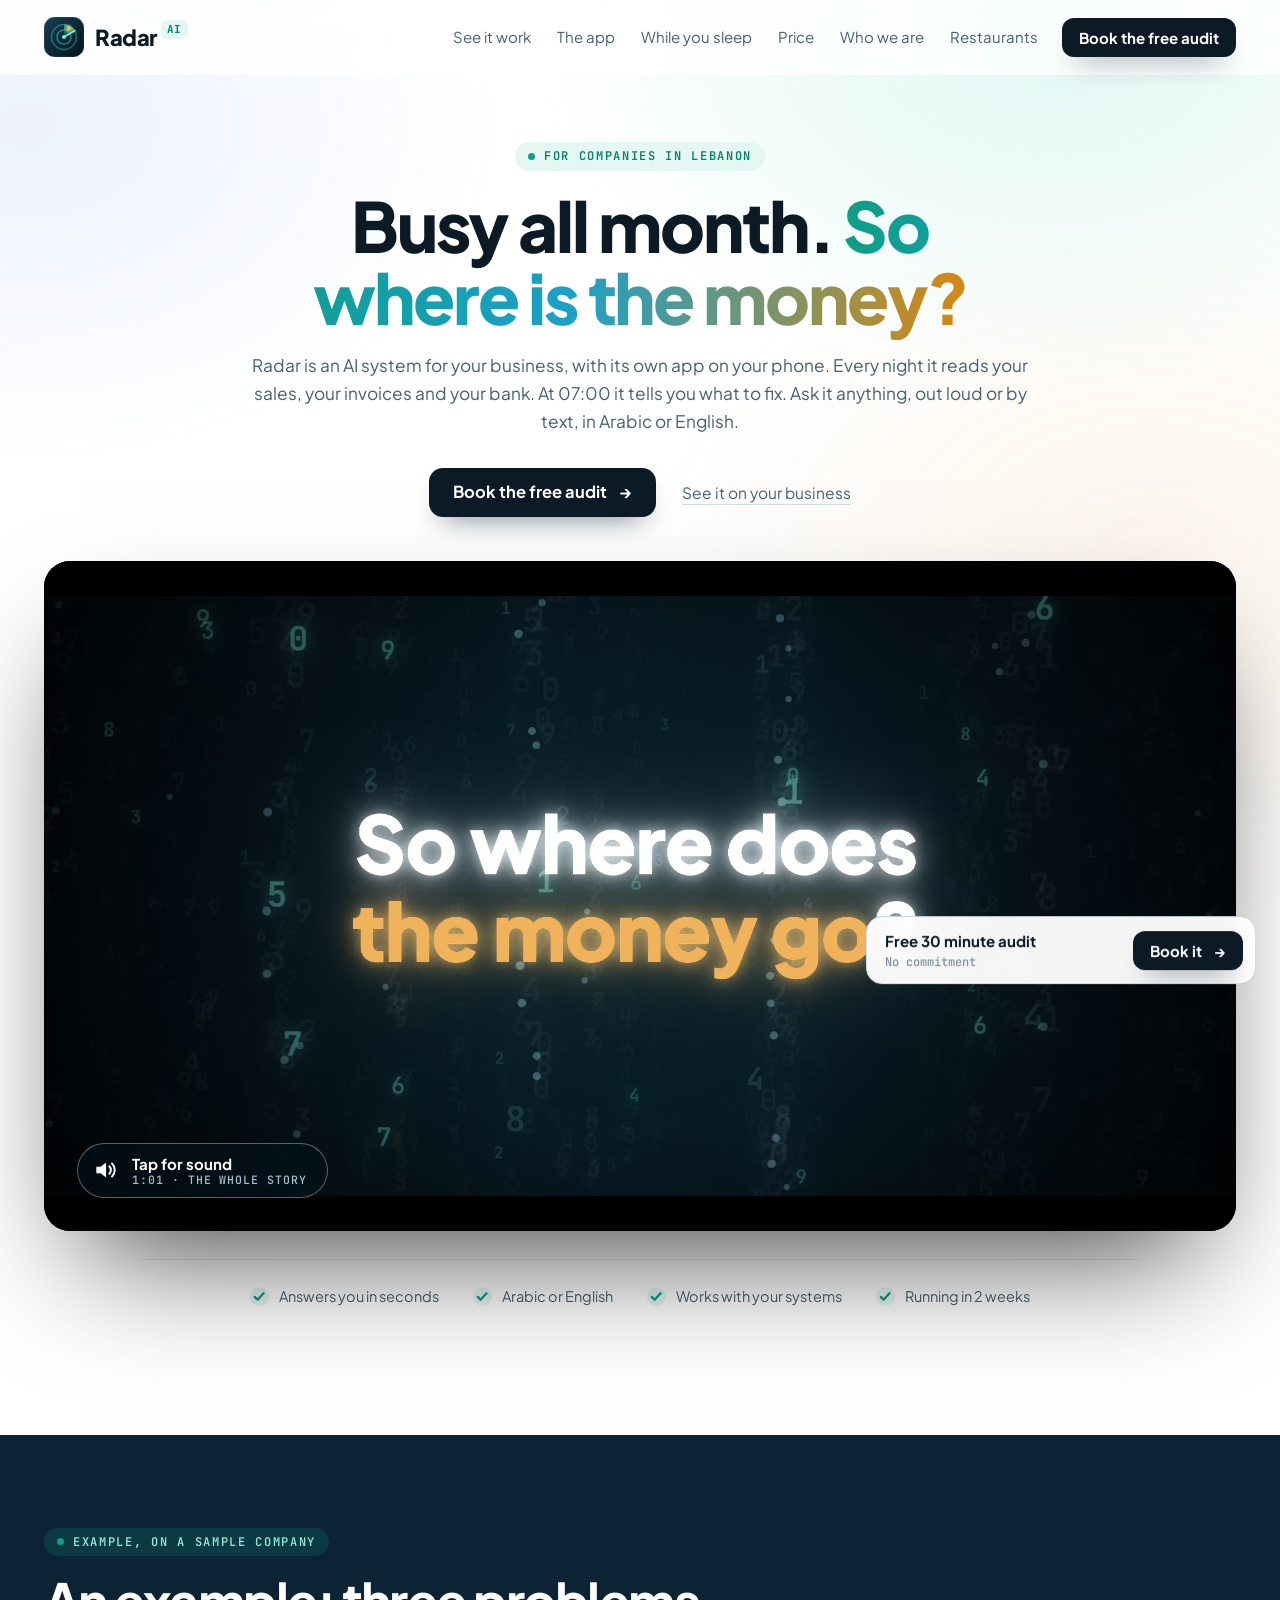
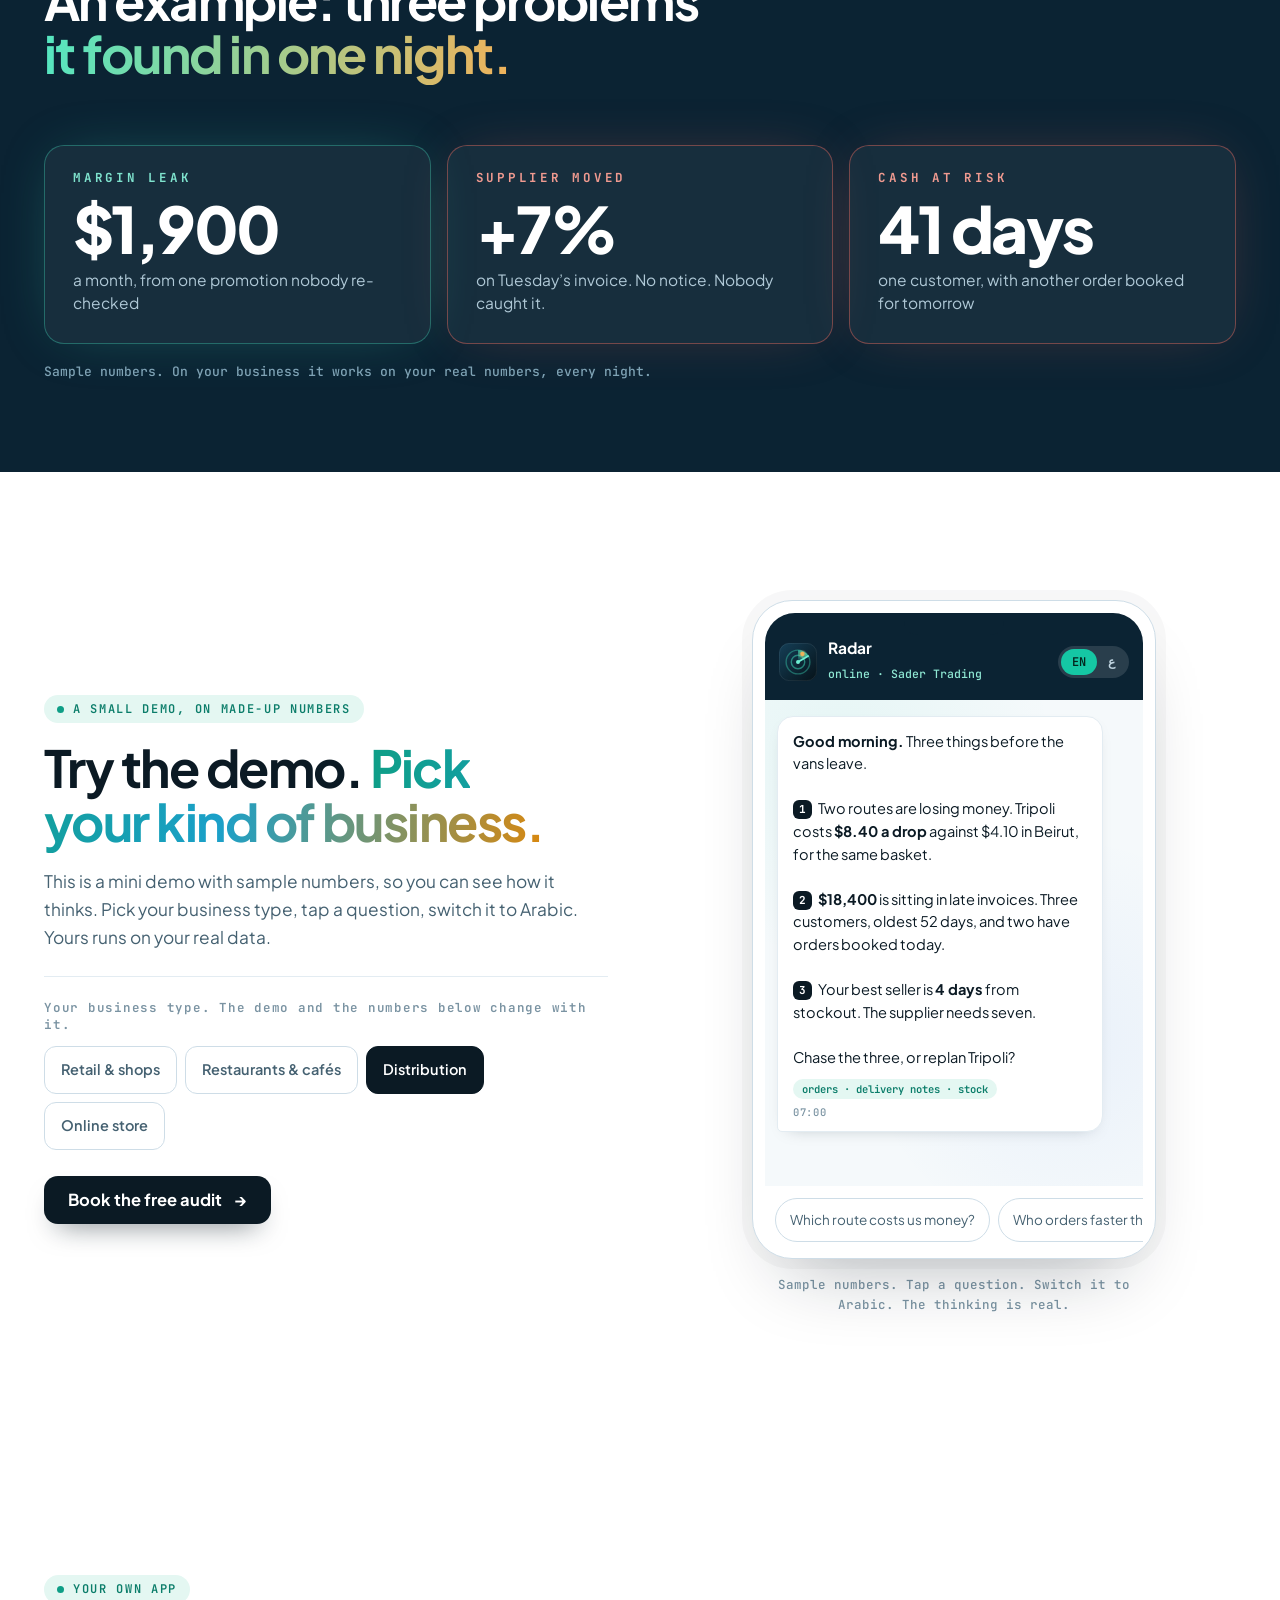
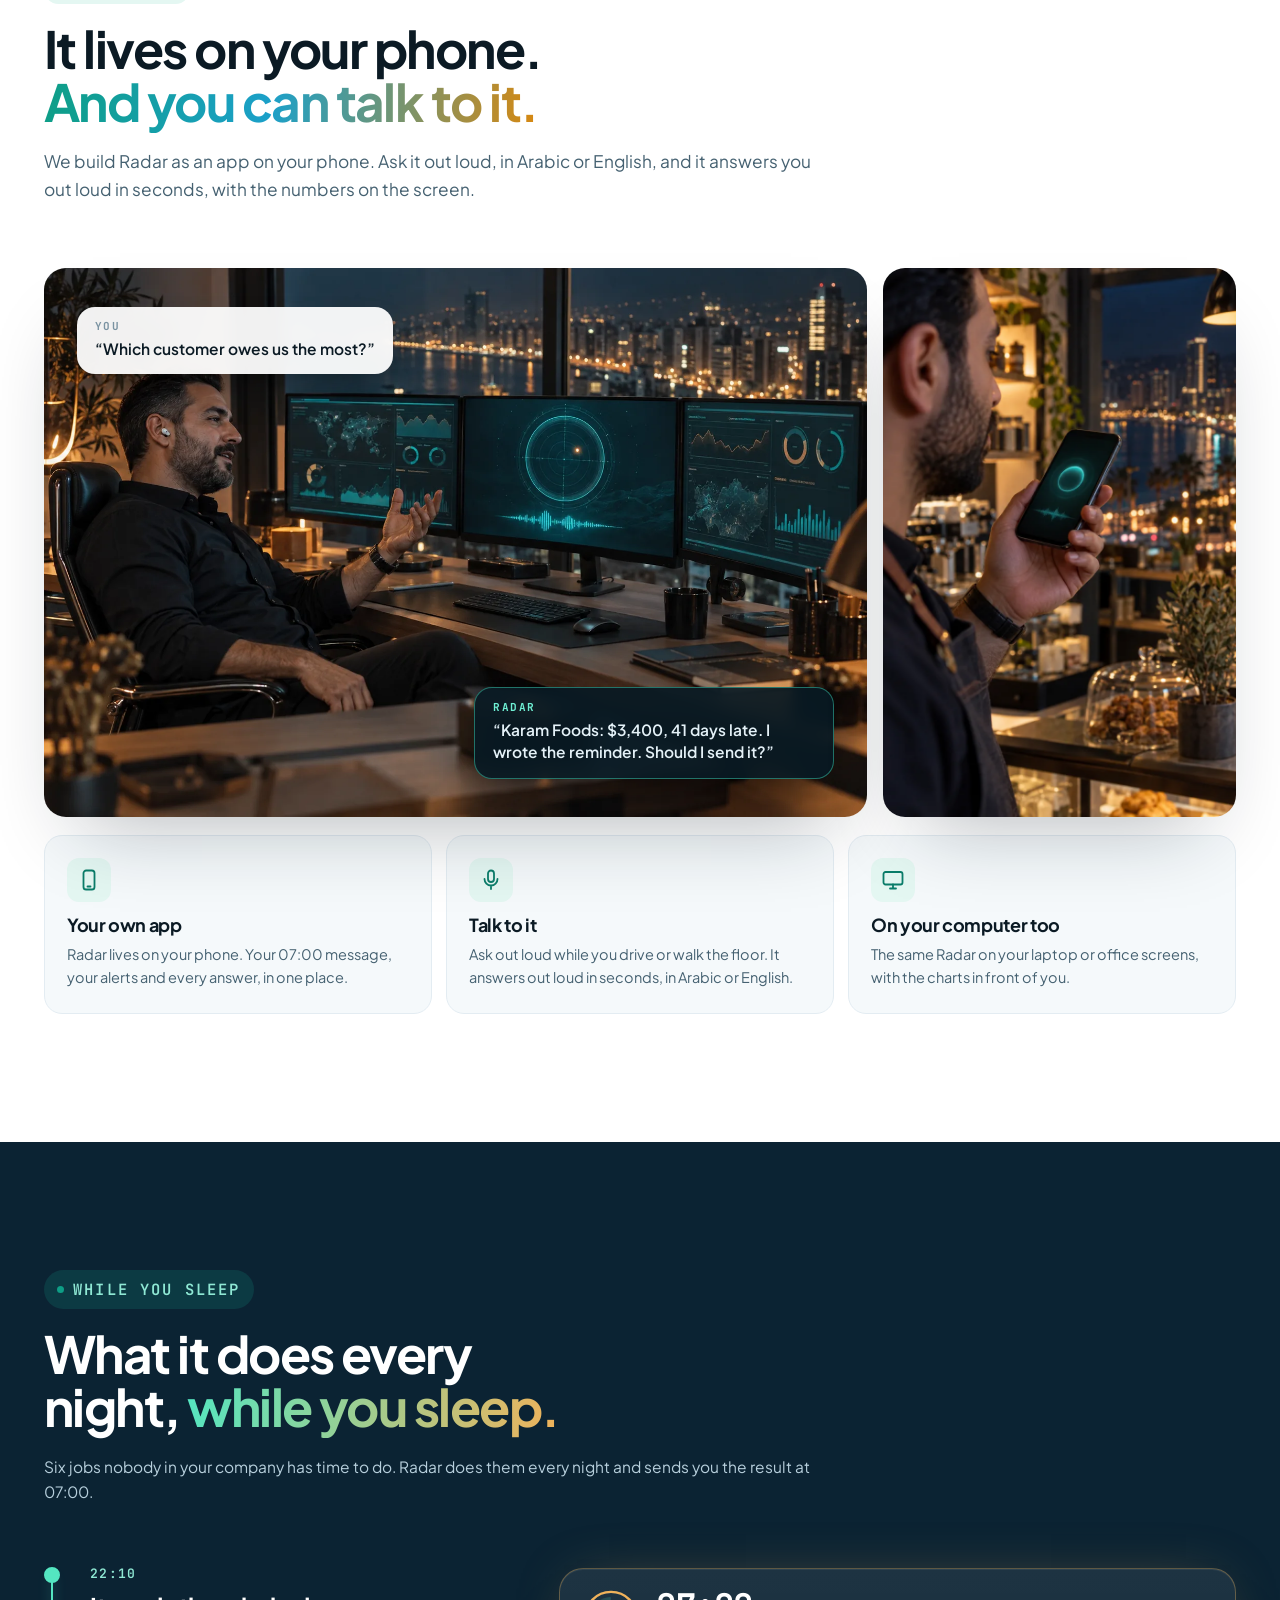
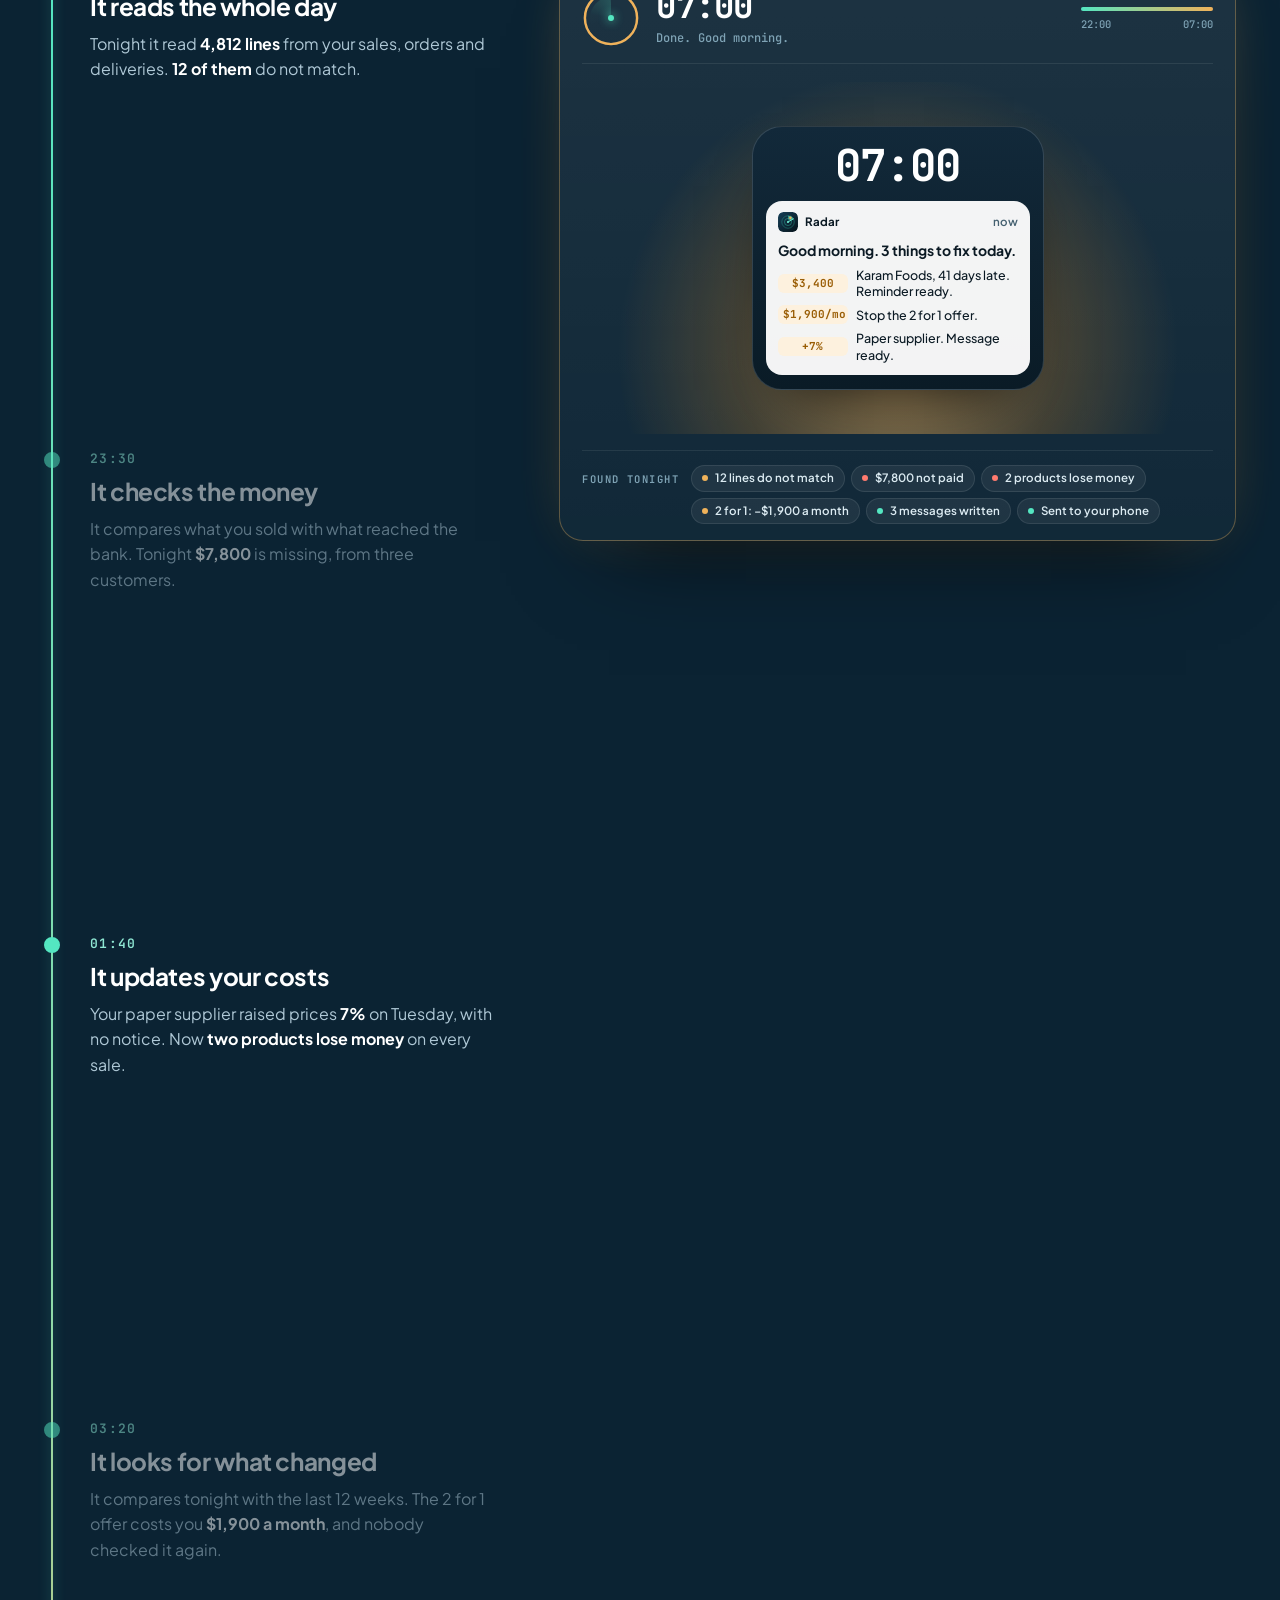
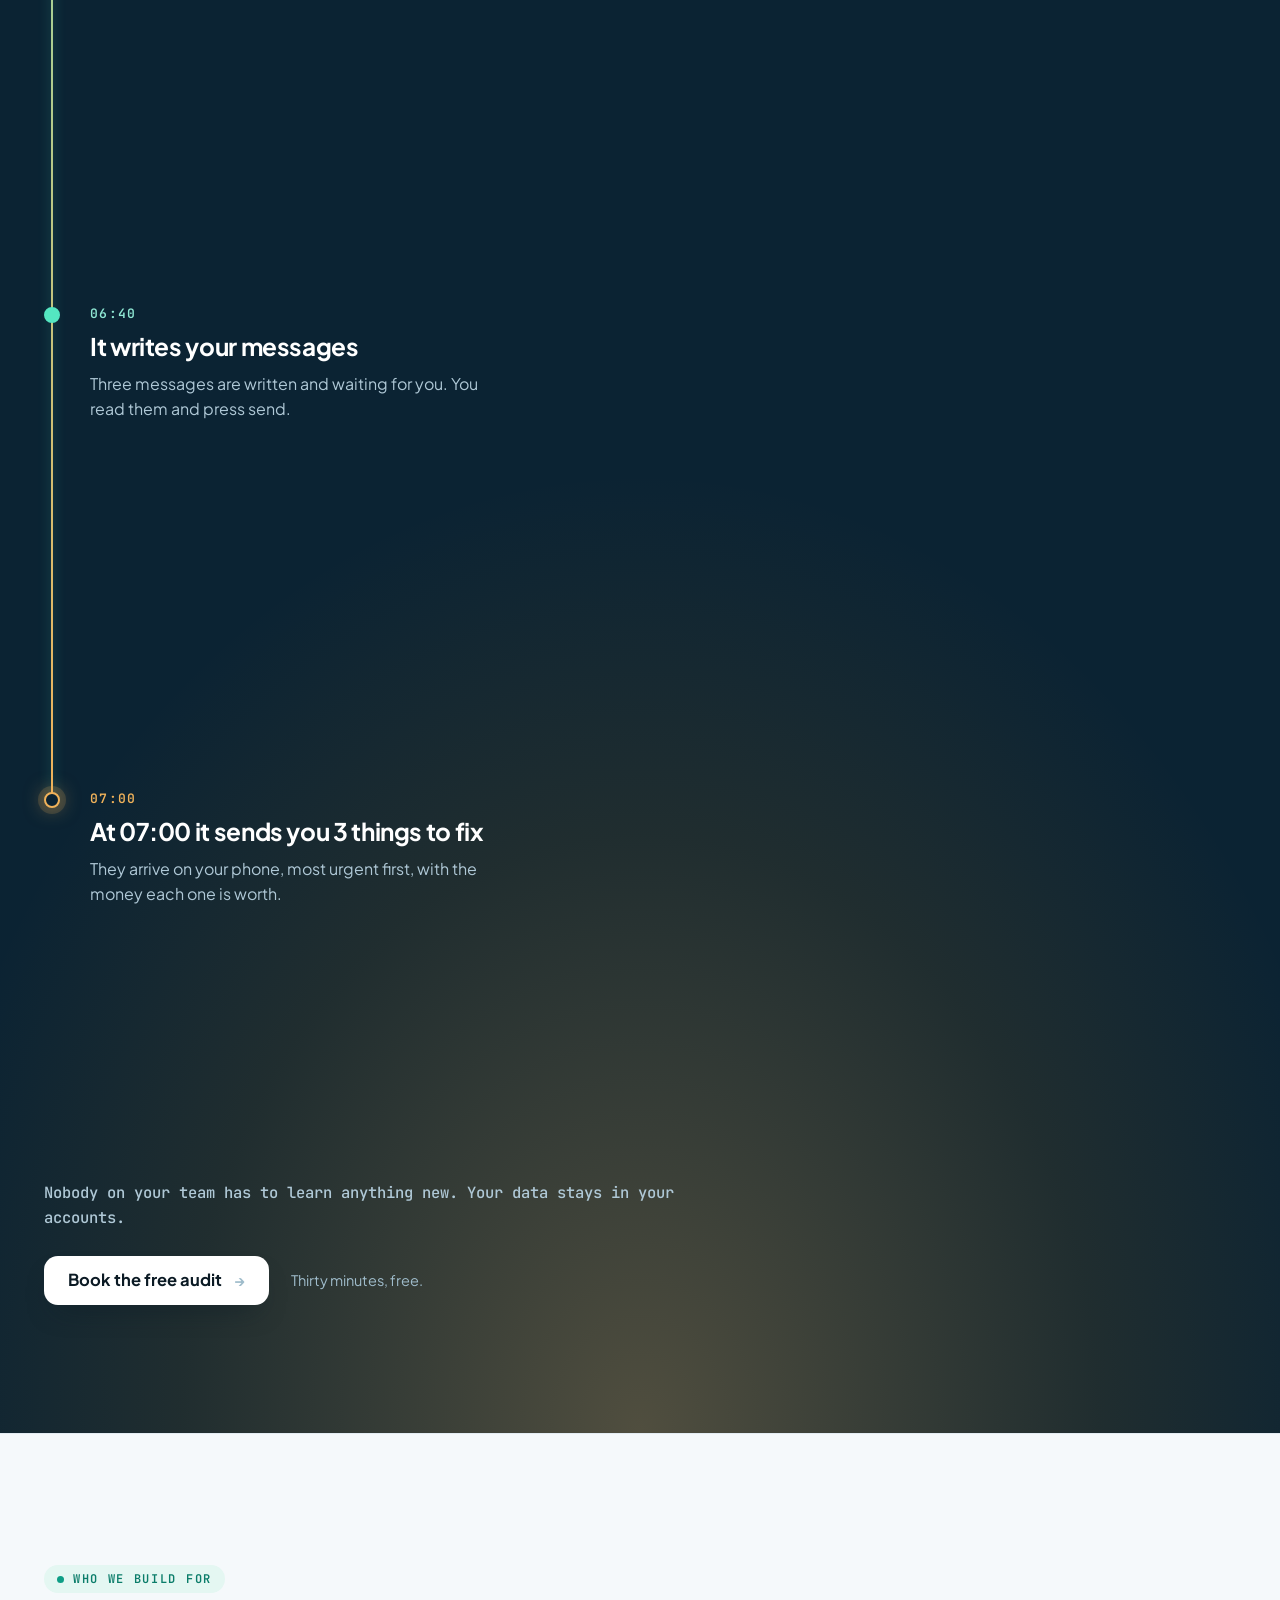
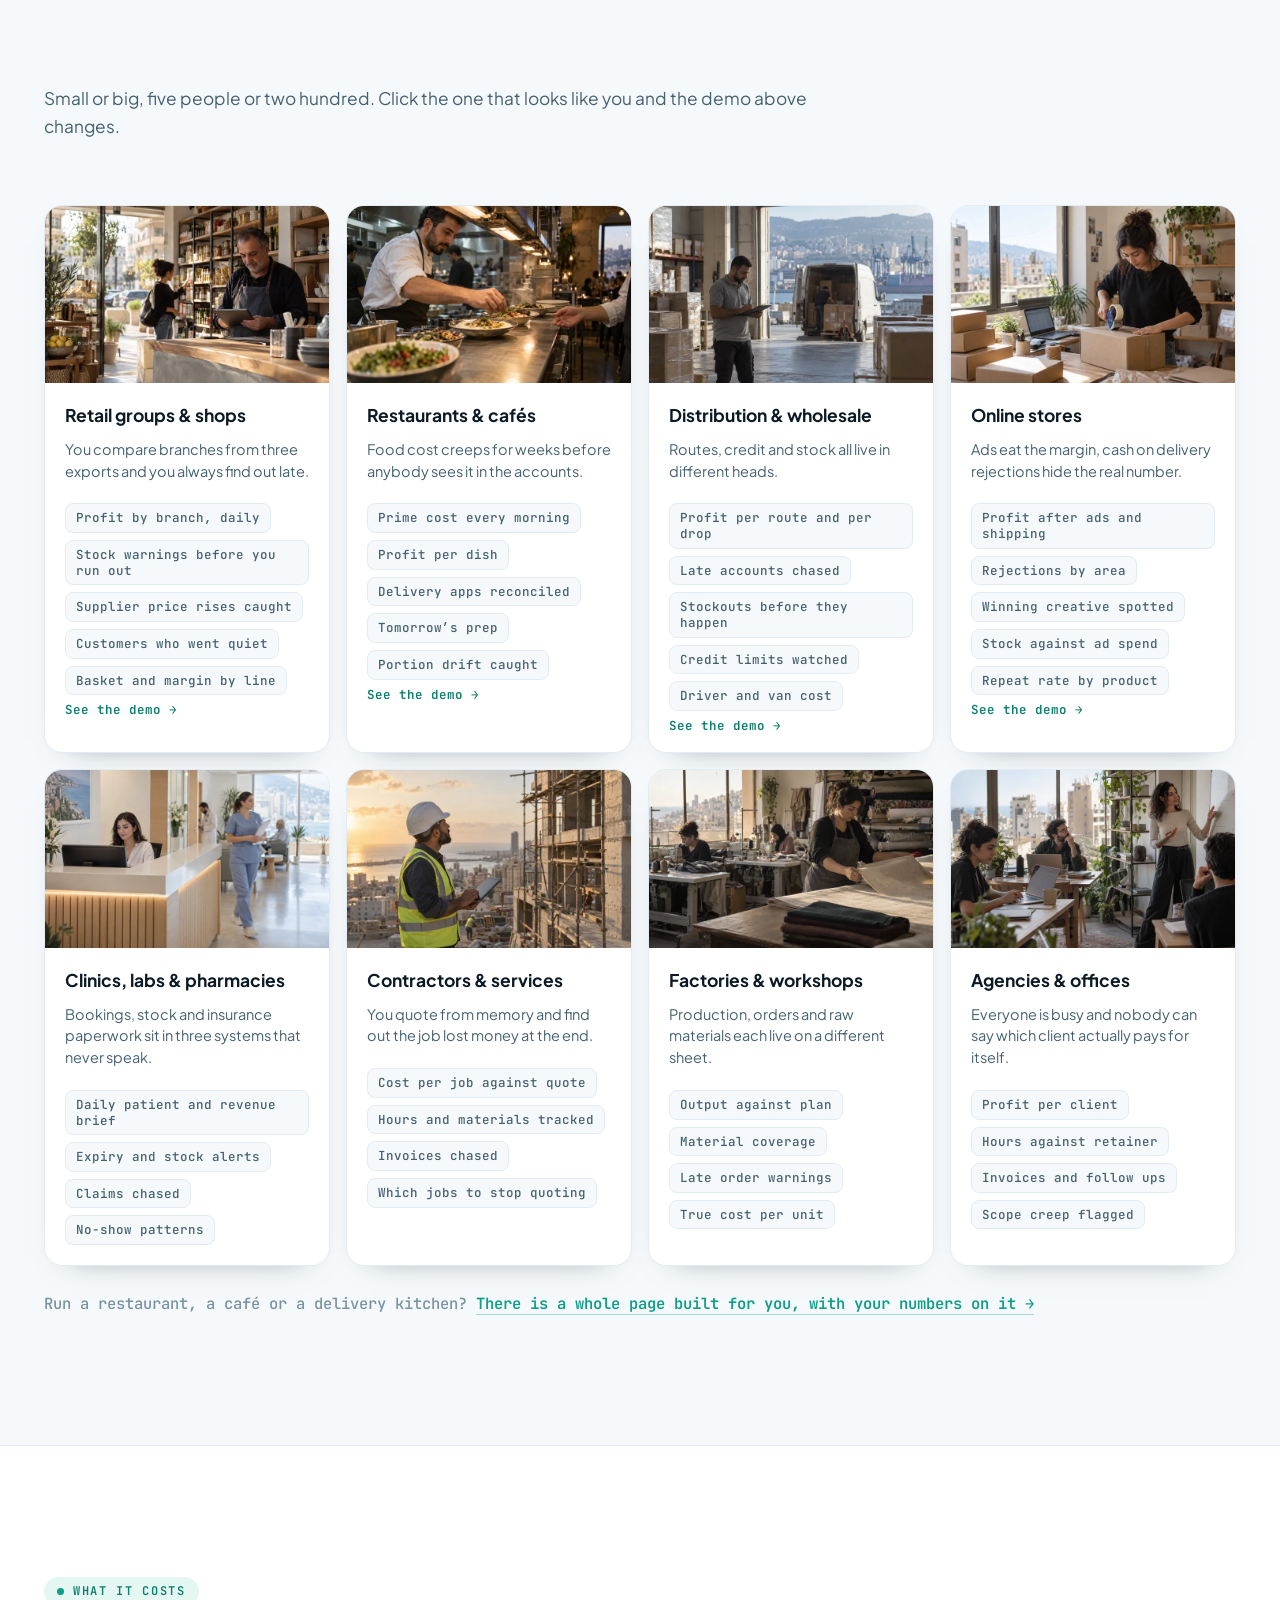
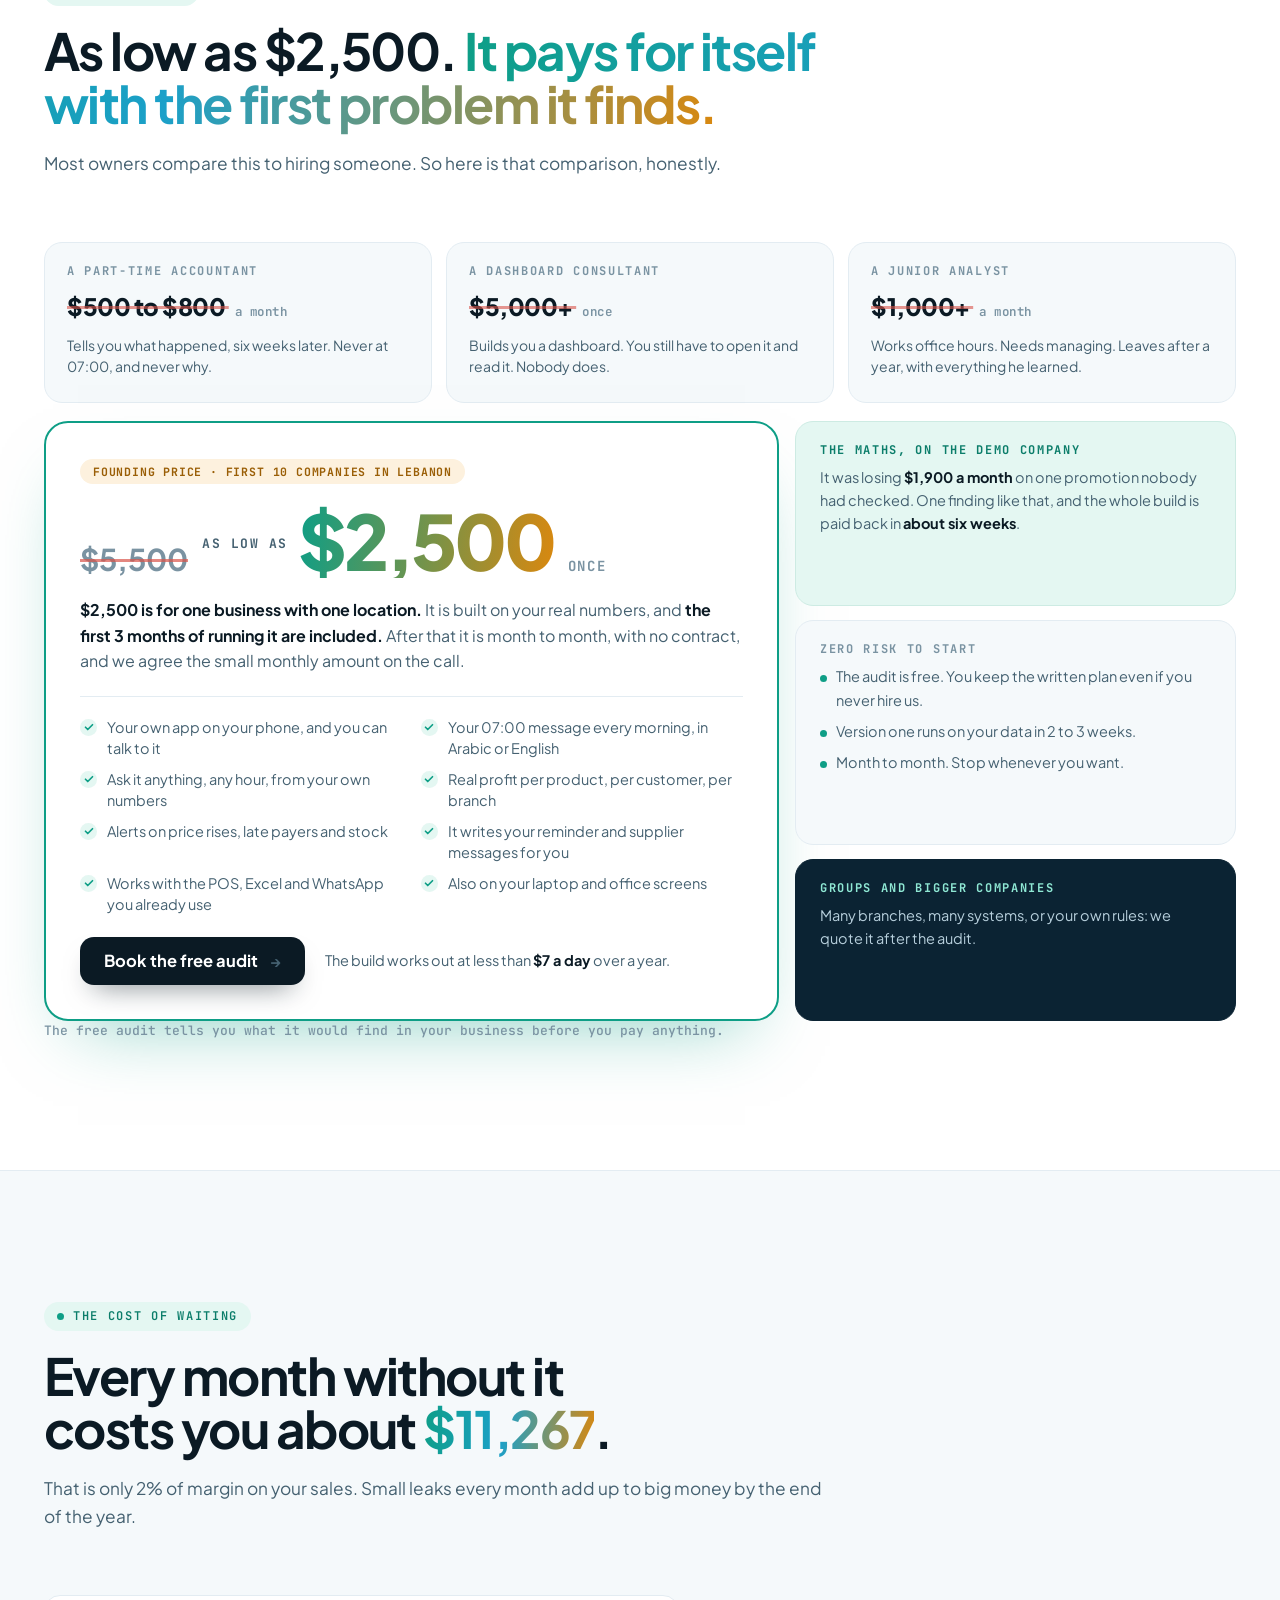
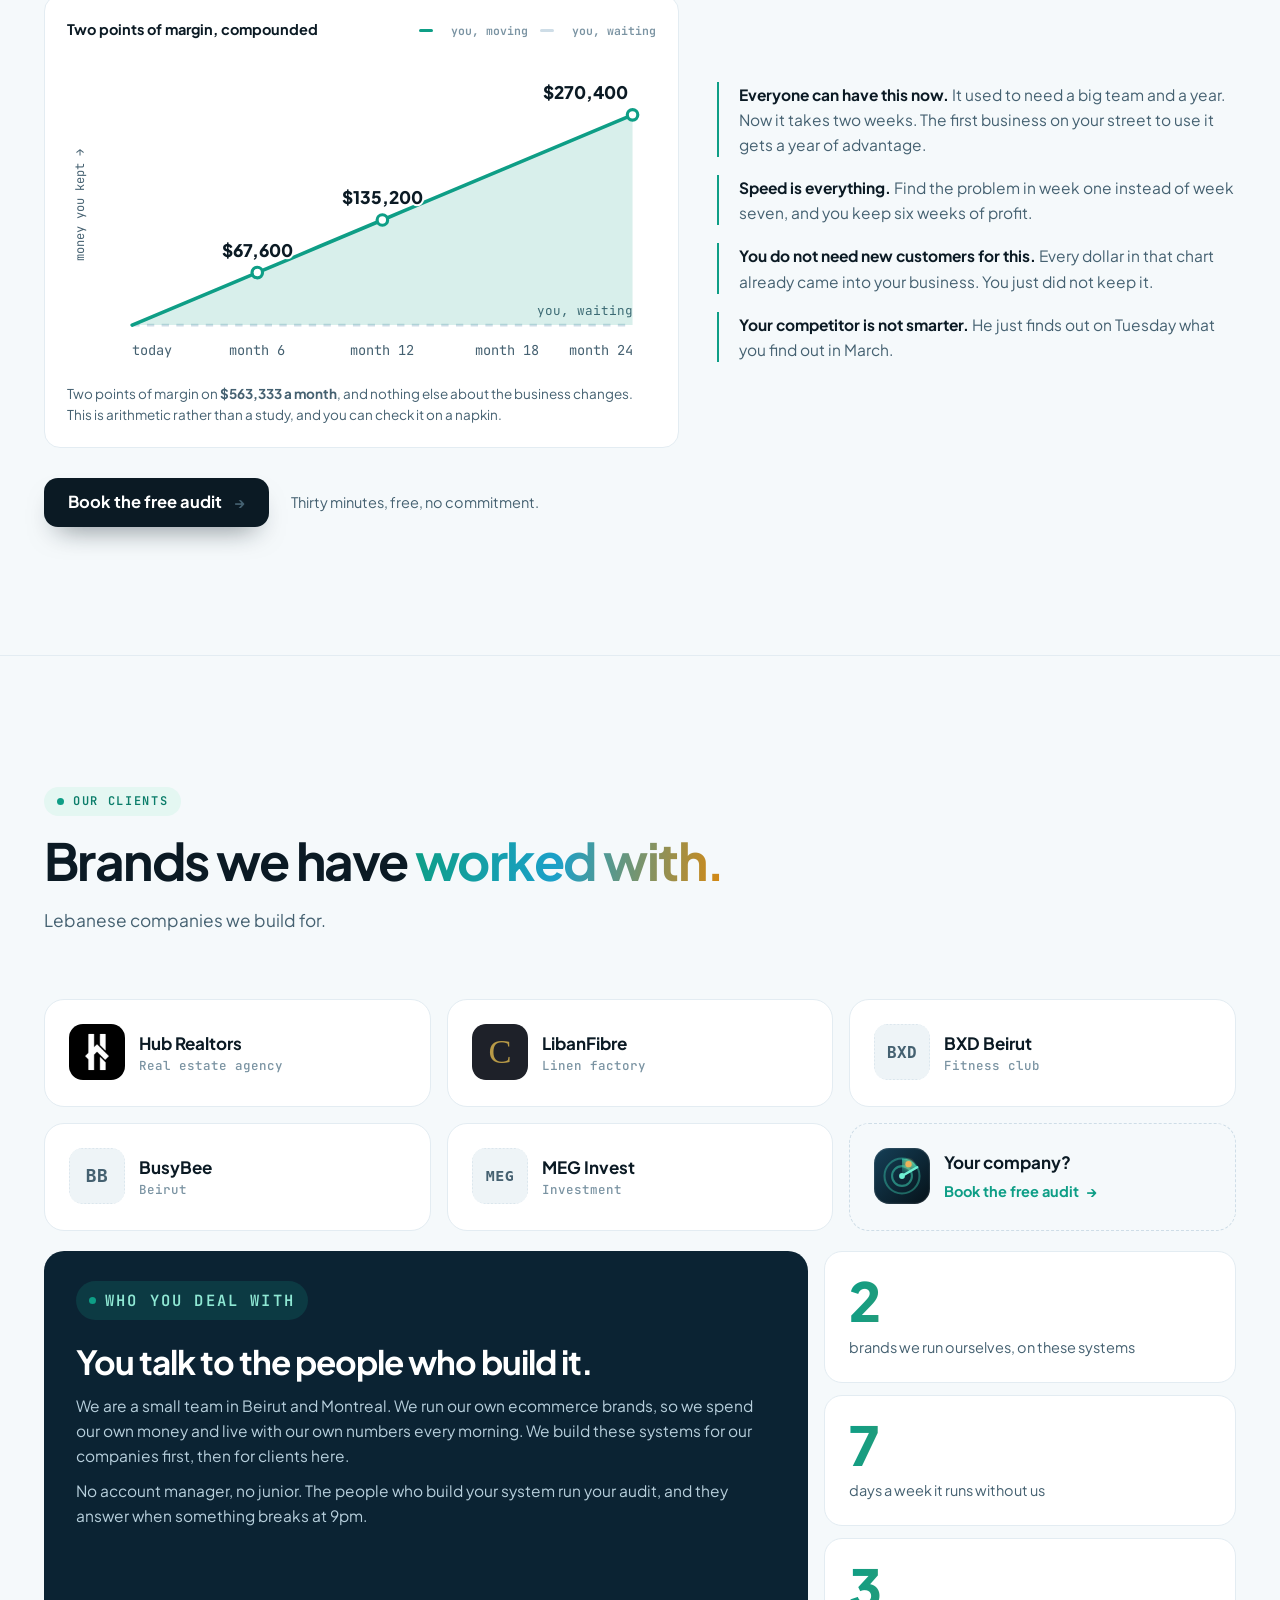
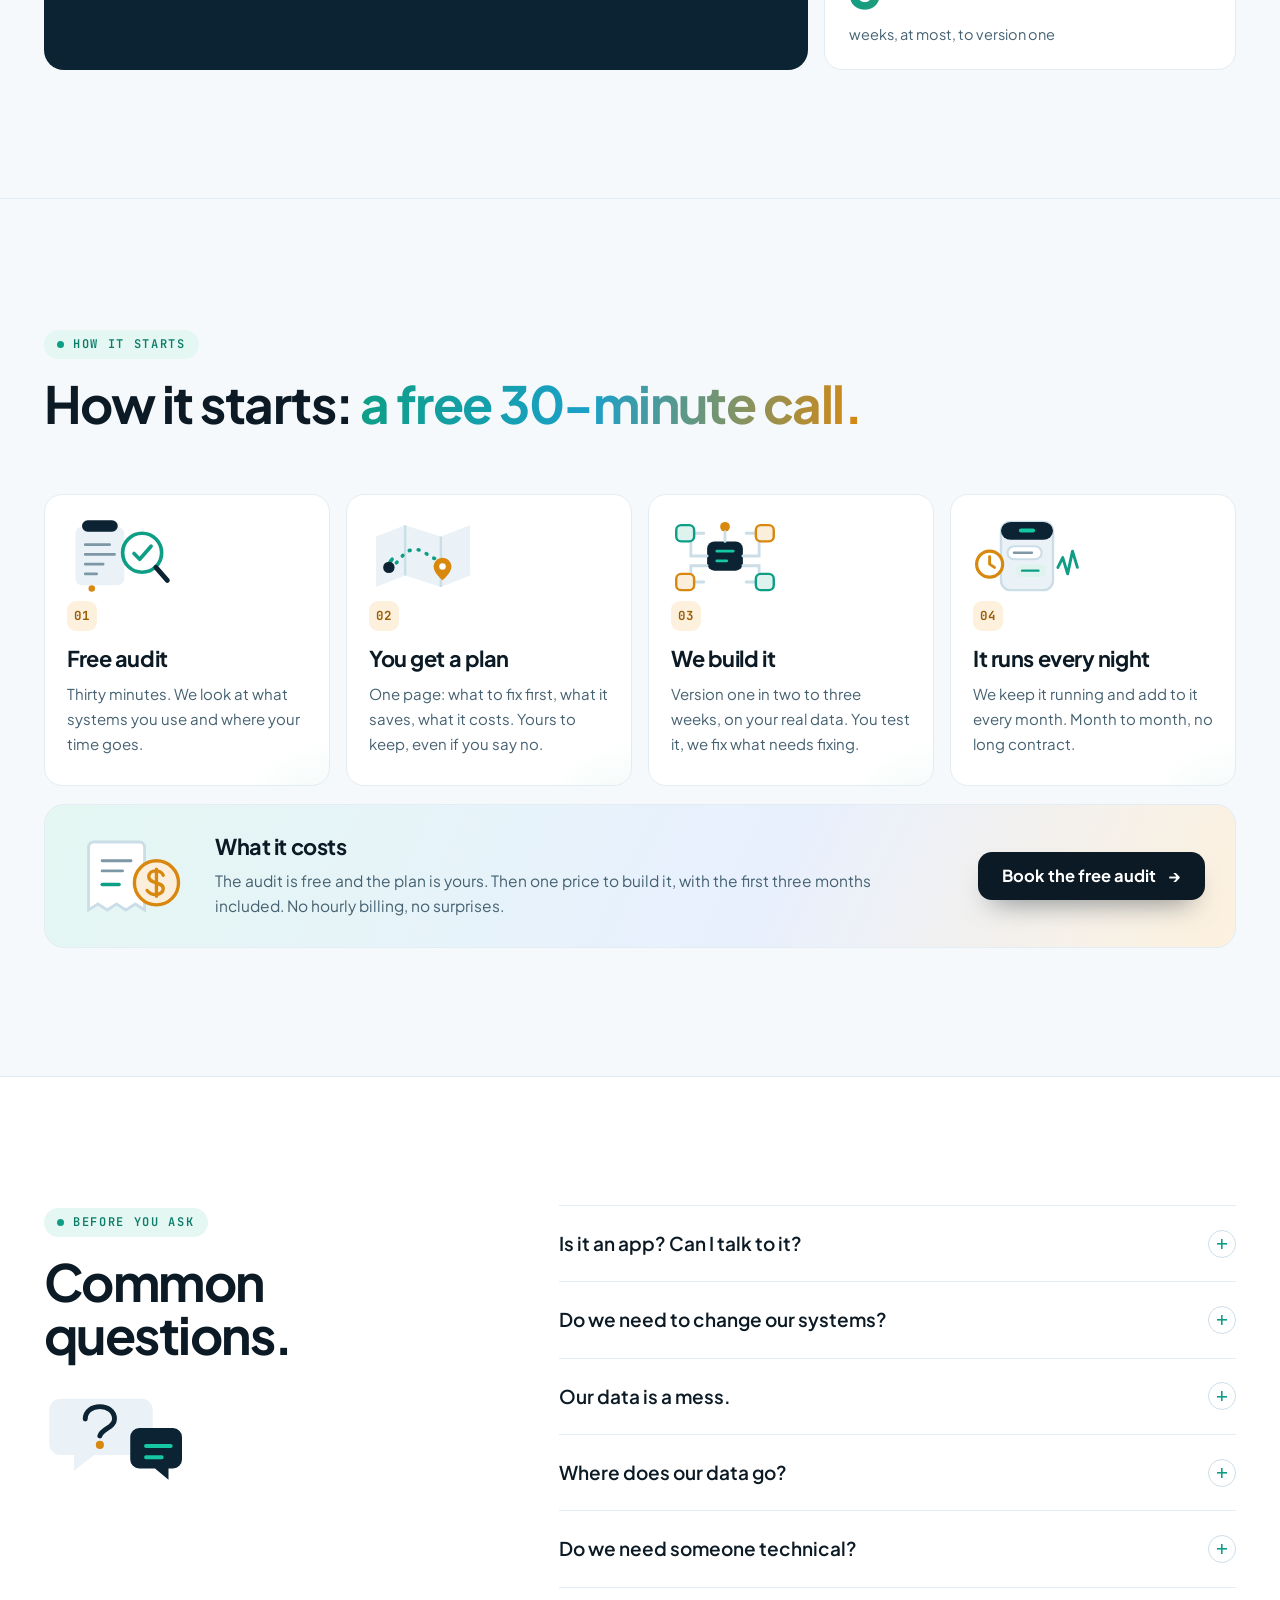
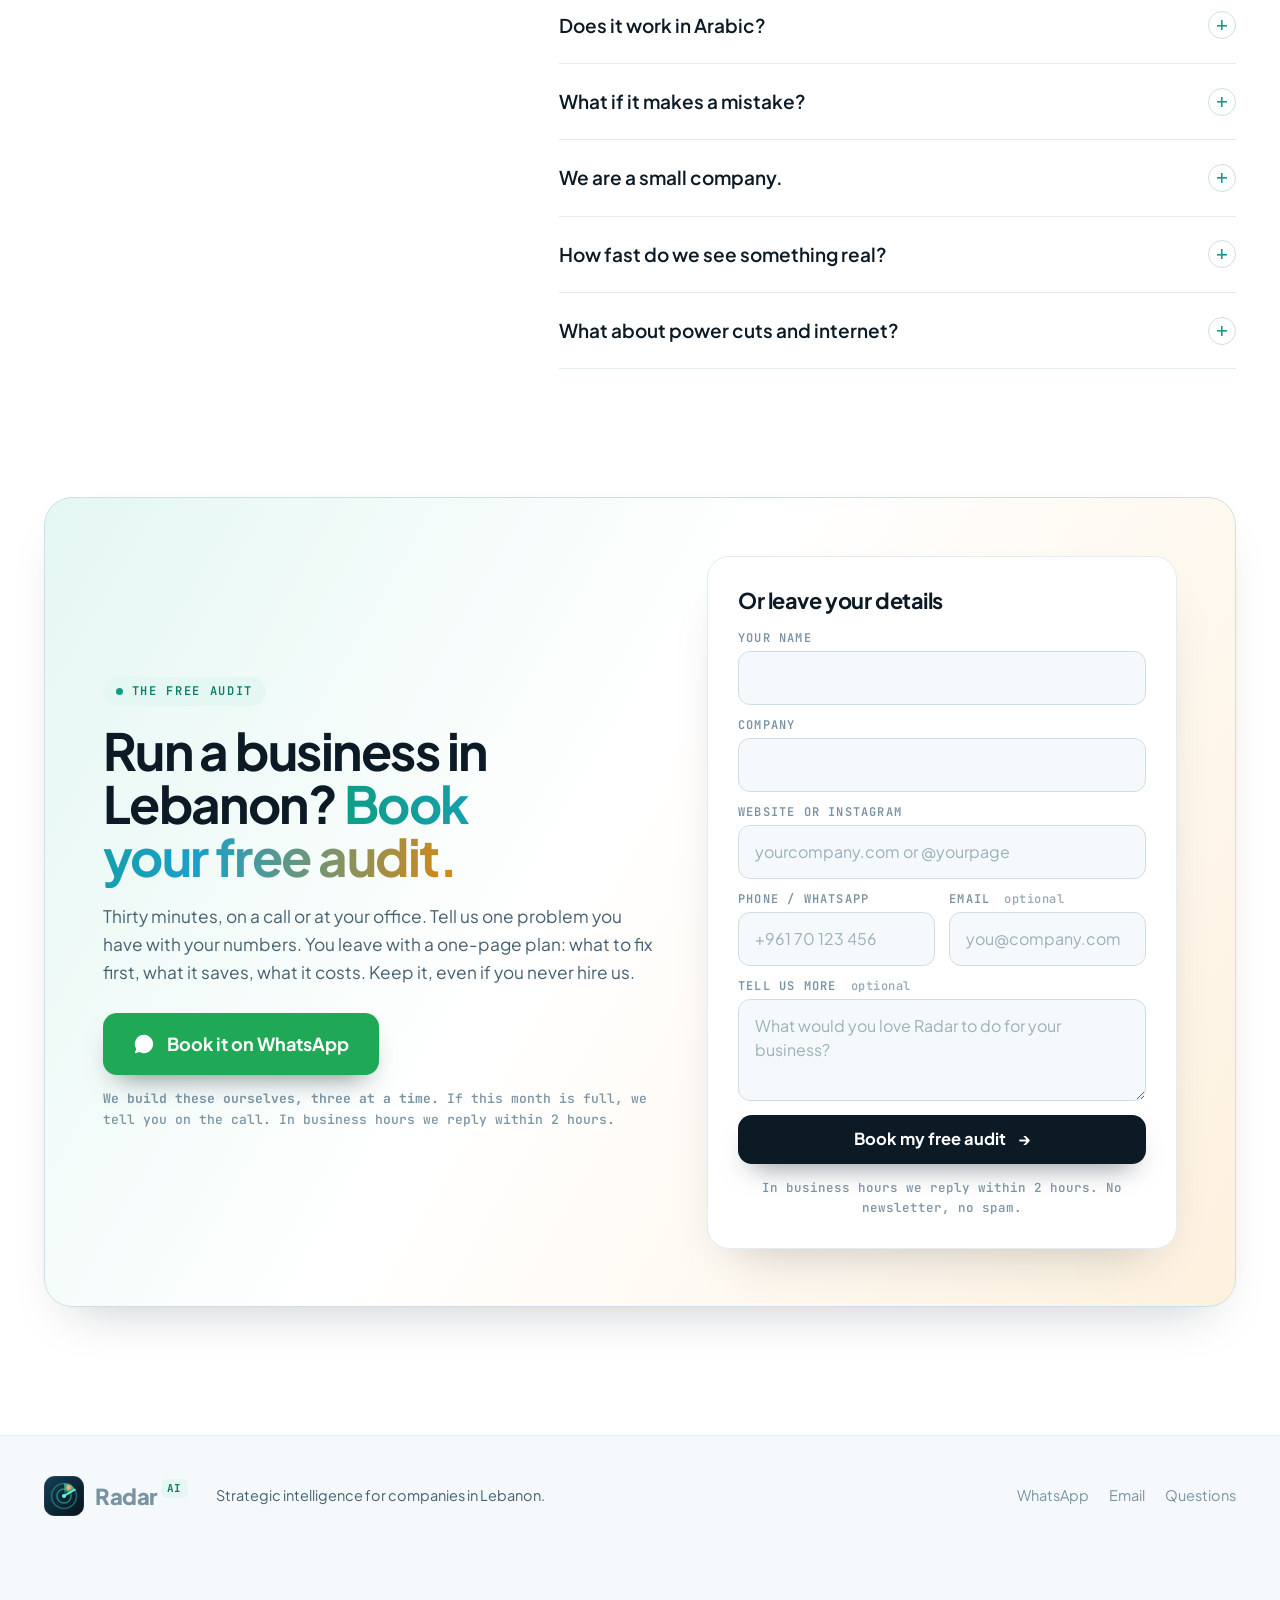
==== commit 4ae0c0ef: "Update site Co-Authored-By: Claude Opus 5.5 <noreply@anthropic.com>" ====
--- a/index.html
+++ b/index.html
@@ -4,12 +4,17 @@
 <meta charset="utf-8">
 <meta name="viewport" content="width=device-width, initial-scale=1, viewport-fit=cover">
 <title>Radar AI · Busy all month. So where is the money?</title>
-<meta name="description" content="Your systems count sales. Radar finds profit: per product, per customer, per branch. Ask it anything in Arabic or English. Built for companies in Lebanon. Free 30 minute audit.">
+<meta name="description" content="Radar gives your company its own AI intelligence officer. It follows everything in your business and tells you what to do next, in Arabic or English. Built for companies in Lebanon. Free 30-minute audit.">
 <meta name="theme-color" content="#FFFFFF">
 <meta property="og:type" content="website">
-<meta property="og:title" content="Busy all month. So where is the money?">
-<meta property="og:description" content="An AI operator built around your systems. One message at 7am, answers in Arabic or English, and the repetitive work off your team.">
-<meta property="og:image" content="img/share-card.jpg">
+<meta property="og:title" content="Your company's own AI intelligence officer">
+<meta property="og:description" content="Radar gives your company its own AI intelligence officer. It follows everything in your business and tells you what to do next, in Arabic or English. Built for companies in Lebanon. Free 30-minute audit.">
+<meta property="og:image" content="https://radar-eyes.com/img/share-card.jpg">
+<meta property="og:image:width" content="1200">
+<meta property="og:image:height" content="630">
+<meta property="og:url" content="https://radar-eyes.com/">
+<meta property="og:site_name" content="Radar AI">
+<link rel="canonical" href="https://radar-eyes.com/">
 <meta name="twitter:card" content="summary_large_image">
 <link rel="icon" href="data:image/svg+xml,%3Csvg xmlns=%22http://www.w3.org/2000/svg%22 viewBox=%220 0 48 48%22 width=%2248%22 height=%2248%22%3E %3Cdefs%3E  %3ClinearGradient id=%22rb%22 x1=%220%22 y1=%220%22 x2=%221%22 y2=%221%22%3E%3Cstop offset=%220%22 stop-color=%22%23153F57%22/%3E%3Cstop offset=%221%22 stop-color=%22%23061219%22/%3E%3C/linearGradient%3E  %3ClinearGradient id=%22rs%22 x1=%220%22 y1=%221%22 x2=%22.7%22 y2=%220%22%3E%3Cstop offset=%220%22 stop-color=%22%233FE0BE%22 stop-opacity=%22.05%22/%3E%3Cstop offset=%221%22 stop-color=%22%233FE0BE%22 stop-opacity=%22.95%22/%3E%3C/linearGradient%3E  %3CradialGradient id=%22rg%22 cx=%22.5%22 cy=%22.5%22 r=%22.5%22%3E%3Cstop offset=%220%22 stop-color=%22%23F0B25A%22 stop-opacity=%22.55%22/%3E%3Cstop offset=%221%22 stop-color=%22%23F0B25A%22 stop-opacity=%220%22/%3E%3C/radialGradient%3E %3C/defs%3E %3Crect width=%2248%22 height=%2248%22 rx=%2213%22 fill=%22url%28%23rb%29%22/%3E %3Crect x=%22.5%22 y=%22.5%22 width=%2247%22 height=%2247%22 rx=%2212.5%22 fill=%22none%22 stroke=%22%23fff%22 stroke-opacity=%22.09%22/%3E %3Ccircle cx=%2224%22 cy=%2224%22 r=%2215%22 fill=%22none%22 stroke=%22%233FE0BE%22 stroke-opacity=%22.38%22 stroke-width=%221.8%22/%3E %3Ccircle cx=%2224%22 cy=%2224%22 r=%228.5%22 fill=%22none%22 stroke=%22%233FE0BE%22 stroke-opacity=%22.5%22 stroke-width=%221.8%22/%3E %3Cpath d=%22M24 24 L24 9 A15 15 0 0 1 36.99 16.5 Z%22 fill=%22url%28%23rs%29%22/%3E %3Cpath d=%22M24 24 L36.99 16.5%22 stroke=%22%236FF0D4%22 stroke-width=%222.2%22 stroke-linecap=%22round%22/%3E %3Ccircle cx=%2224%22 cy=%2224%22 r=%222.5%22 fill=%22%236FF0D4%22/%3E %3Ccircle cx=%2229.6%22 cy=%2213.9%22 r=%226%22 fill=%22url%28%23rg%29%22/%3E %3Ccircle cx=%2229.6%22 cy=%2213.9%22 r=%222.7%22 fill=%22%23F0B25A%22/%3E%3C/svg%3E">
 <link rel="preconnect" href="https://fonts.googleapis.com">
@@ -17,7 +22,7 @@
 <link rel="stylesheet" href="https://fonts.googleapis.com/css2?family=IBM+Plex+Sans+Arabic:wght@400;500;600&family=JetBrains+Mono:wght@400;500&family=Plus+Jakarta+Sans:wght@400;500;600;700;800&display=swap">
 <link rel="stylesheet" href="styles.css">
 </head>
-<body>
+<body data-page="home">
 
 <!-- illustration sprite. Drawn here, used with <svg class="ill"><use href="#i-..."/></svg> -->
 <svg width="0" height="0" style="position:absolute" aria-hidden="true" focusable="false">
@@ -613,20 +618,24 @@
           <svg viewBox="0 0 24 24" aria-hidden="true"><path fill="currentColor" d="M12 2a10 10 0 0 0-8.6 15.1L2 22l5-1.3A10 10 0 1 0 12 2Zm5.2 12.6c-.3-.1-1.7-.8-1.9-.9-.3-.1-.5-.1-.7.1l-.9 1.1c-.2.2-.3.2-.6.1a7.6 7.6 0 0 1-3.8-3.3c-.3-.5.3-.5.8-1.6.1-.2 0-.4 0-.5l-.8-2c-.2-.5-.4-.5-.6-.5h-.5a1 1 0 0 0-.7.3 3 3 0 0 0-.9 2.2 5.2 5.2 0 0 0 1.1 2.7c.1.2 1.9 2.9 4.6 4 1.7.7 2.4.8 3.3.7.5-.1 1.7-.7 1.9-1.4.2-.7.2-1.2.2-1.4-.1-.1-.3-.2-.5-.3Z"/></svg>
           Book it on WhatsApp
         </a>
-        <p class="note"><b>We build these ourselves, three at a time.</b> If this month is full, we tell you on the call. Beirut hours, same-day answer.</p>
-      </div>
-
-      <form class="form rv" id="form" name="audit" method="POST" data-netlify="true" netlify-honeypot="website">
-        <input type="hidden" name="form-name" value="audit">
+        <p class="note"><b>We build these ourselves, three at a time.</b> If this month is full, we tell you on the call. In business hours we reply within 2 hours.</p>
+      </div>
+
+      <form class="form rv" id="form" name="audit" method="POST">
         <input type="hidden" name="business" id="fBusiness" value="dist">
-        <p class="form__hp"><label>Leave this empty <input name="website" tabindex="-1" autocomplete="off"></label></p>
+        <input type="hidden" name="page" value="home">
+        <p class="form__hp" aria-hidden="true"><label>Leave this empty <input name="url" tabindex="-1" autocomplete="off"></label></p>
         <h3>Or leave your details</h3>
         <label class="field"><span>Your name</span><input name="name" required autocomplete="name"></label>
         <label class="field"><span>Company</span><input name="company" required autocomplete="organization"></label>
-        <label class="field"><span>WhatsApp number</span><input name="whatsapp" required inputmode="tel" placeholder="+961 …" autocomplete="tel"></label>
-        <label class="field"><span>What is the one number you never have in time?</span><textarea name="pain" rows="3" placeholder="Real profit per product, who is paying late, which branch makes money, stock running out…"></textarea></label>
-        <button class="btn btn--block" type="submit">Send it <span class="arr" aria-hidden="true">→</span></button>
-        <p class="form__note" id="formNote">It goes straight to our team. No newsletter, no spam.</p>
+        <label class="field"><span>Website or Instagram</span><input name="website" required autocomplete="url" placeholder="yourcompany.com or @yourpage"></label>
+        <div class="form__row">
+          <label class="field"><span>Phone / WhatsApp</span><input name="phone" type="tel" required inputmode="tel" autocomplete="tel" placeholder="+961 70 123 456"></label>
+          <label class="field"><span>Email <i class="opt">optional</i></span><input name="email" type="email" autocomplete="email" placeholder="you@company.com"></label>
+        </div>
+        <label class="field"><span>Tell us more <i class="opt">optional</i></span><textarea name="message" rows="3" placeholder="What would you love Radar to do for your business?"></textarea></label>
+        <button class="btn btn--block" type="submit">Book my free audit <span class="arr" aria-hidden="true">→</span></button>
+        <p class="form__note" id="formNote">In business hours we reply within 2 hours. No newsletter, no spam.</p>
       </form>
     </div>
   </section>
@@ -648,7 +657,10 @@
   <a class="btn btn--sm" data-wa href="#audit">Book it <span class="arr" aria-hidden="true">→</span></a>
 </aside>
 
+<script src="config.js"></script>
+<script src="track.js" defer></script>
 <script src="app2.js" defer></script>
 <script src="night.js" defer></script>
+<script src="lead.js" defer></script>
 </body>
 </html>
--- a/styles.css
+++ b/styles.css
@@ -990,3 +990,8 @@
 /* the floating audit bar steps aside while the night stage is on screen (desktop) */
 html.nx-live .sticky.is-on{transform:translateY(calc(100% + 24px))}
 .offer__from{align-self:center;font:700 13px/1.1 var(--mono);letter-spacing:.12em;text-transform:uppercase;color:var(--ink-2);margin-right:-4px}
+/* audit form: two short fields side by side, "optional" tags */
+.form__row{display:grid;grid-template-columns:1fr 1fr;gap:14px}
+@media (max-width:560px){.form__row{grid-template-columns:minmax(0,1fr)}}
+.field .opt{margin-left:6px;font-style:normal;font-weight:500;letter-spacing:.04em;text-transform:none;color:var(--muted);opacity:.8}
+.field input::placeholder,.field textarea::placeholder{color:#9AB0BD}
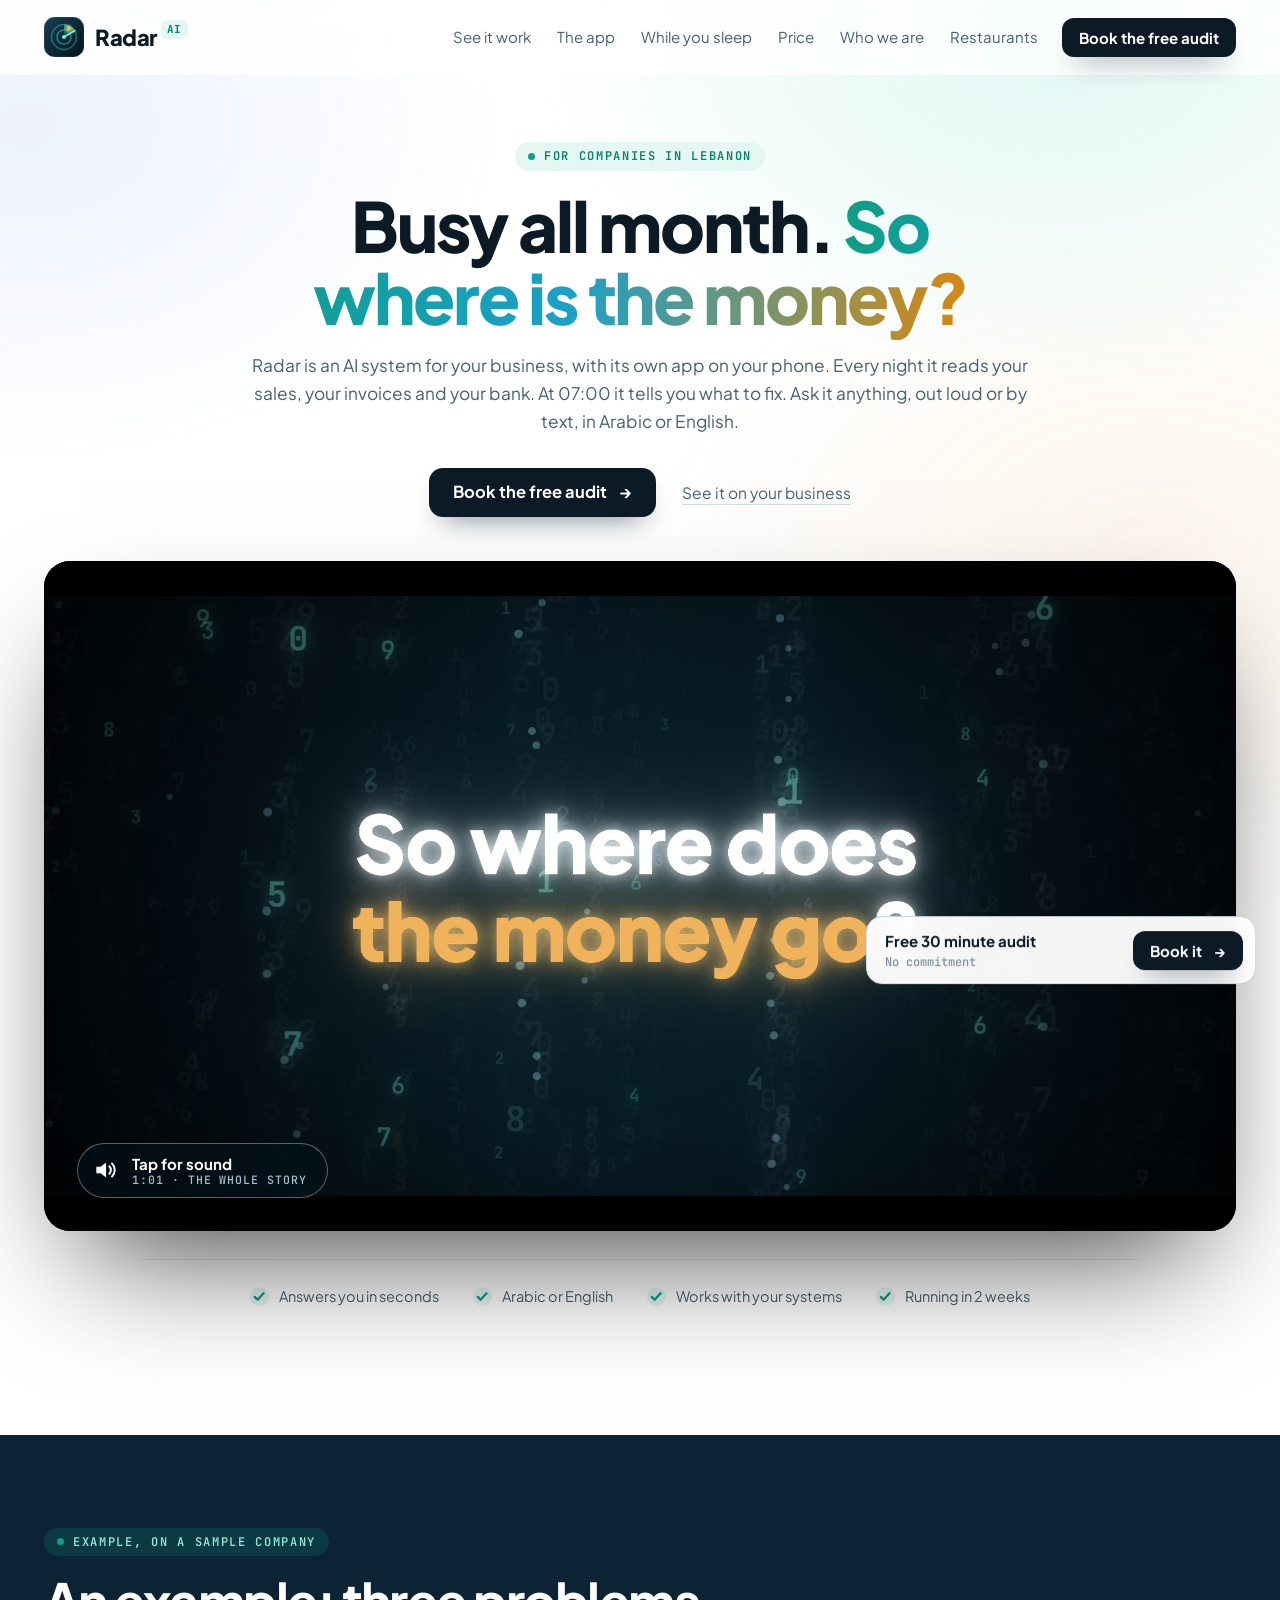
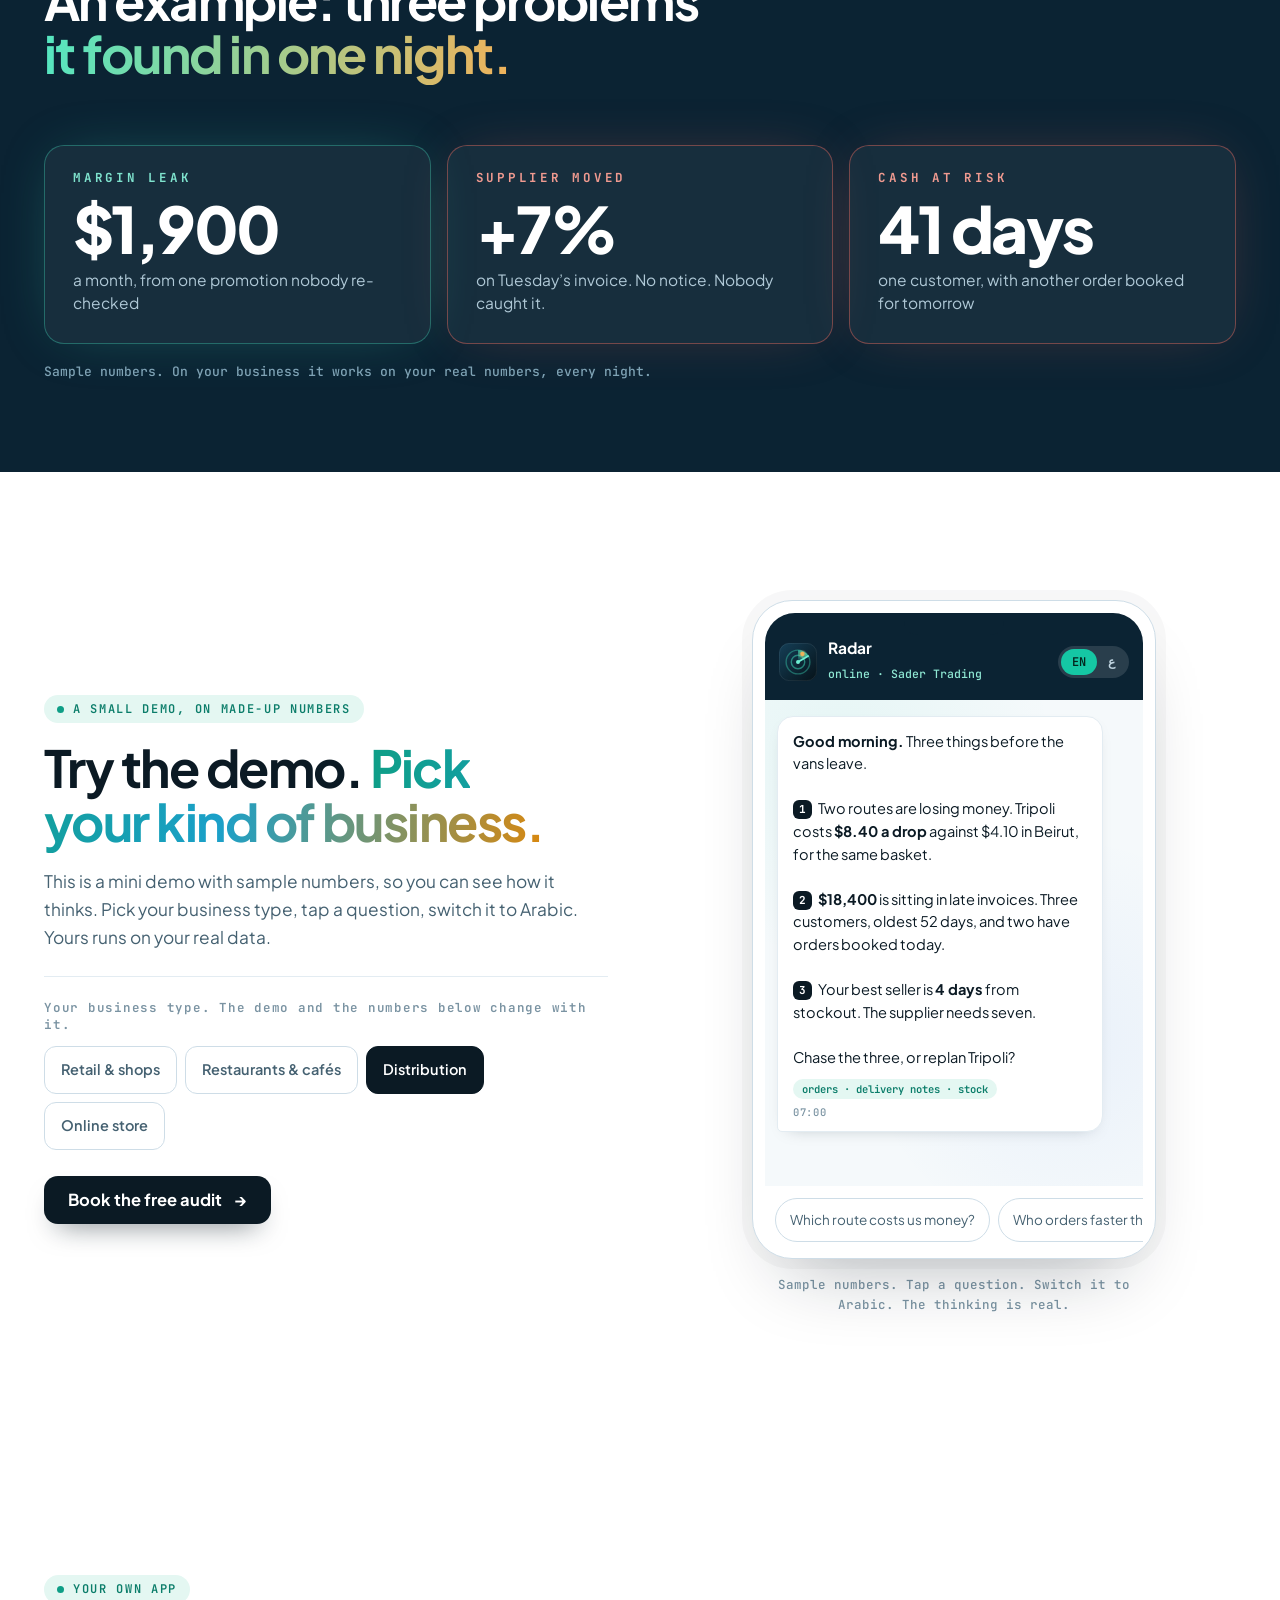
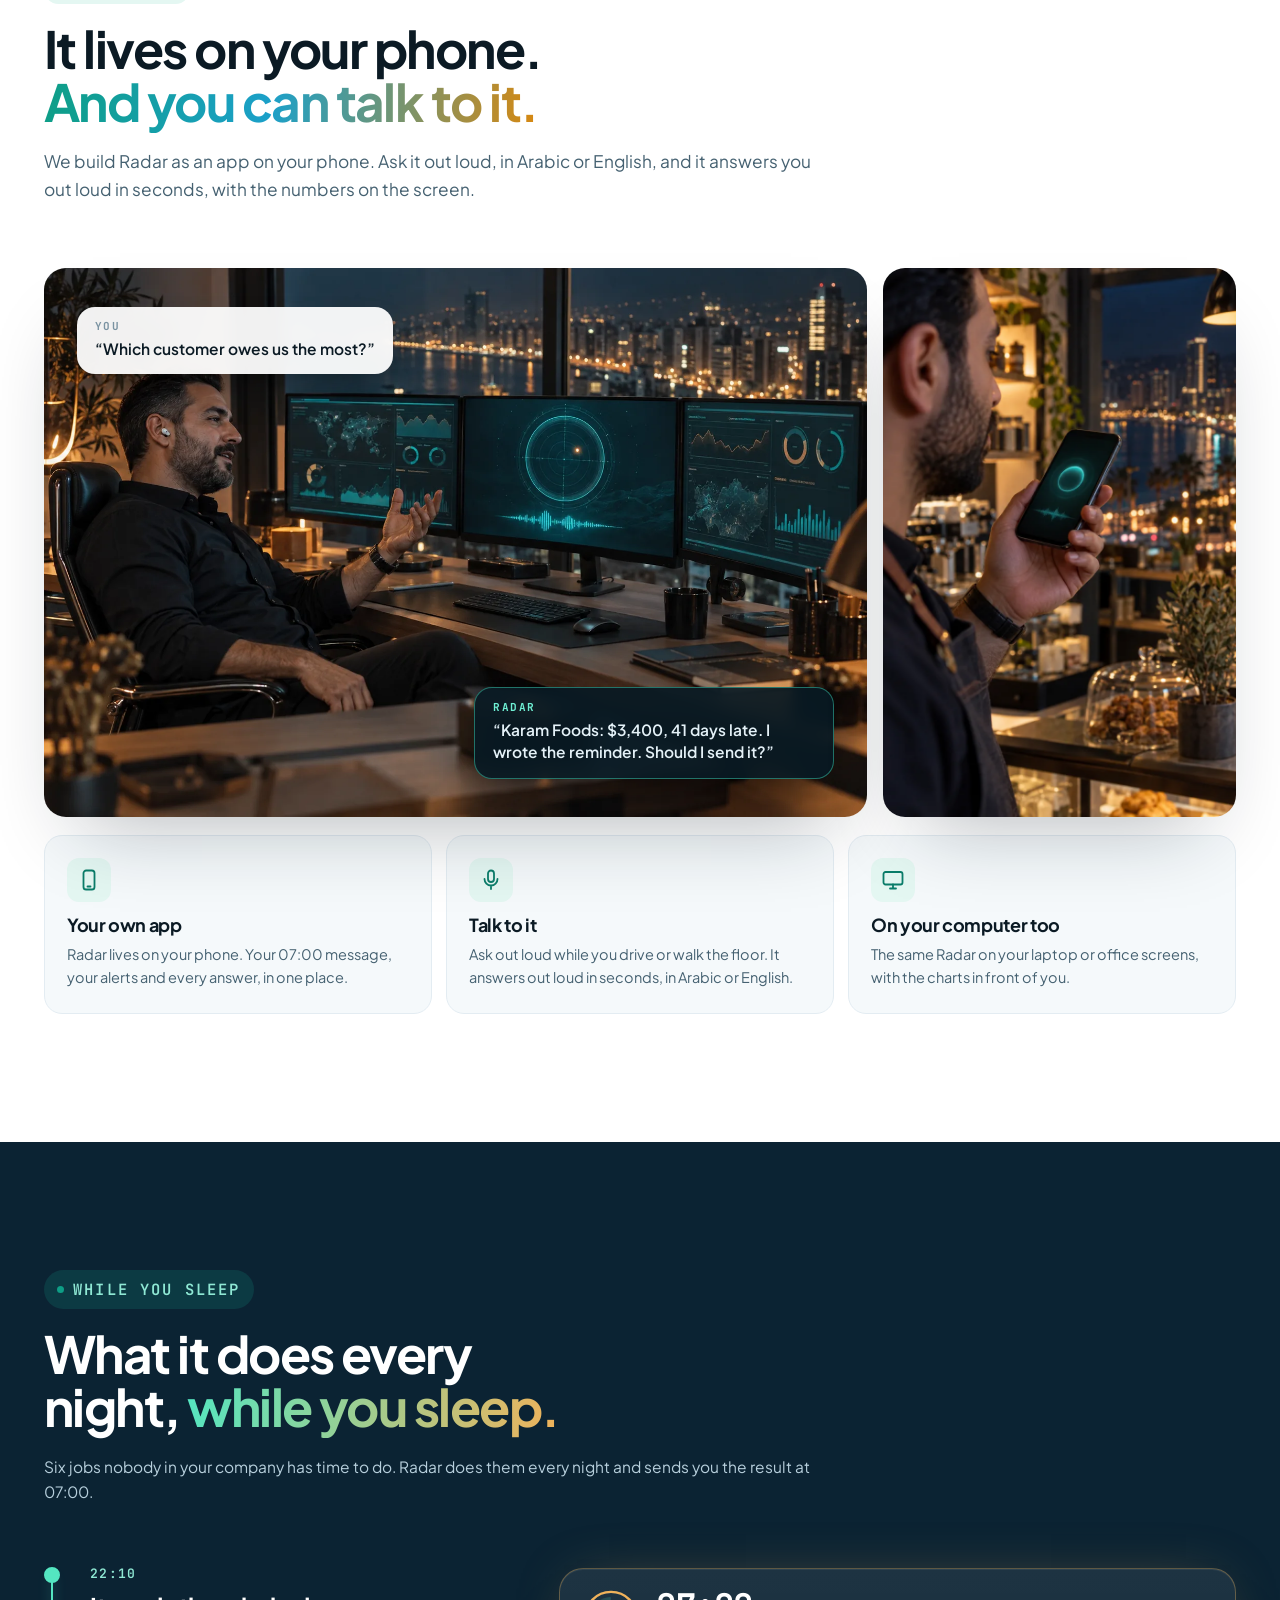
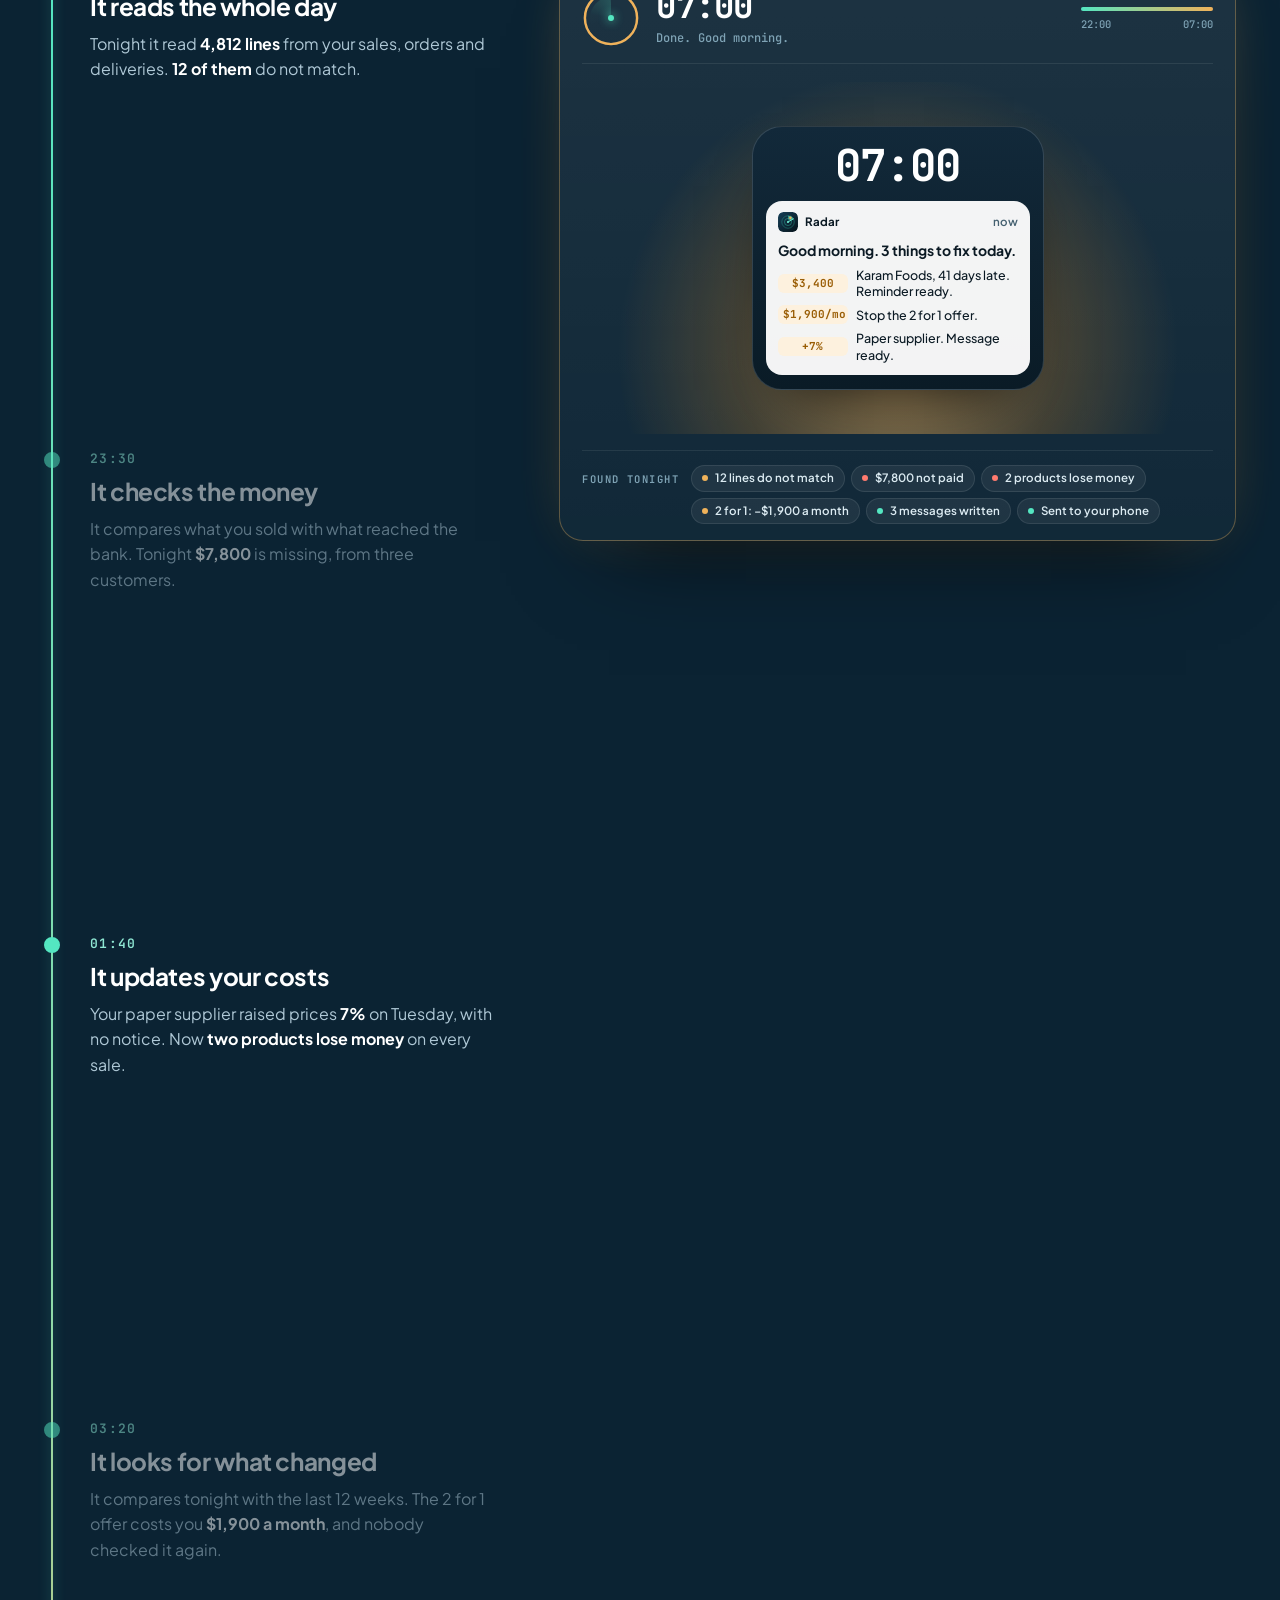
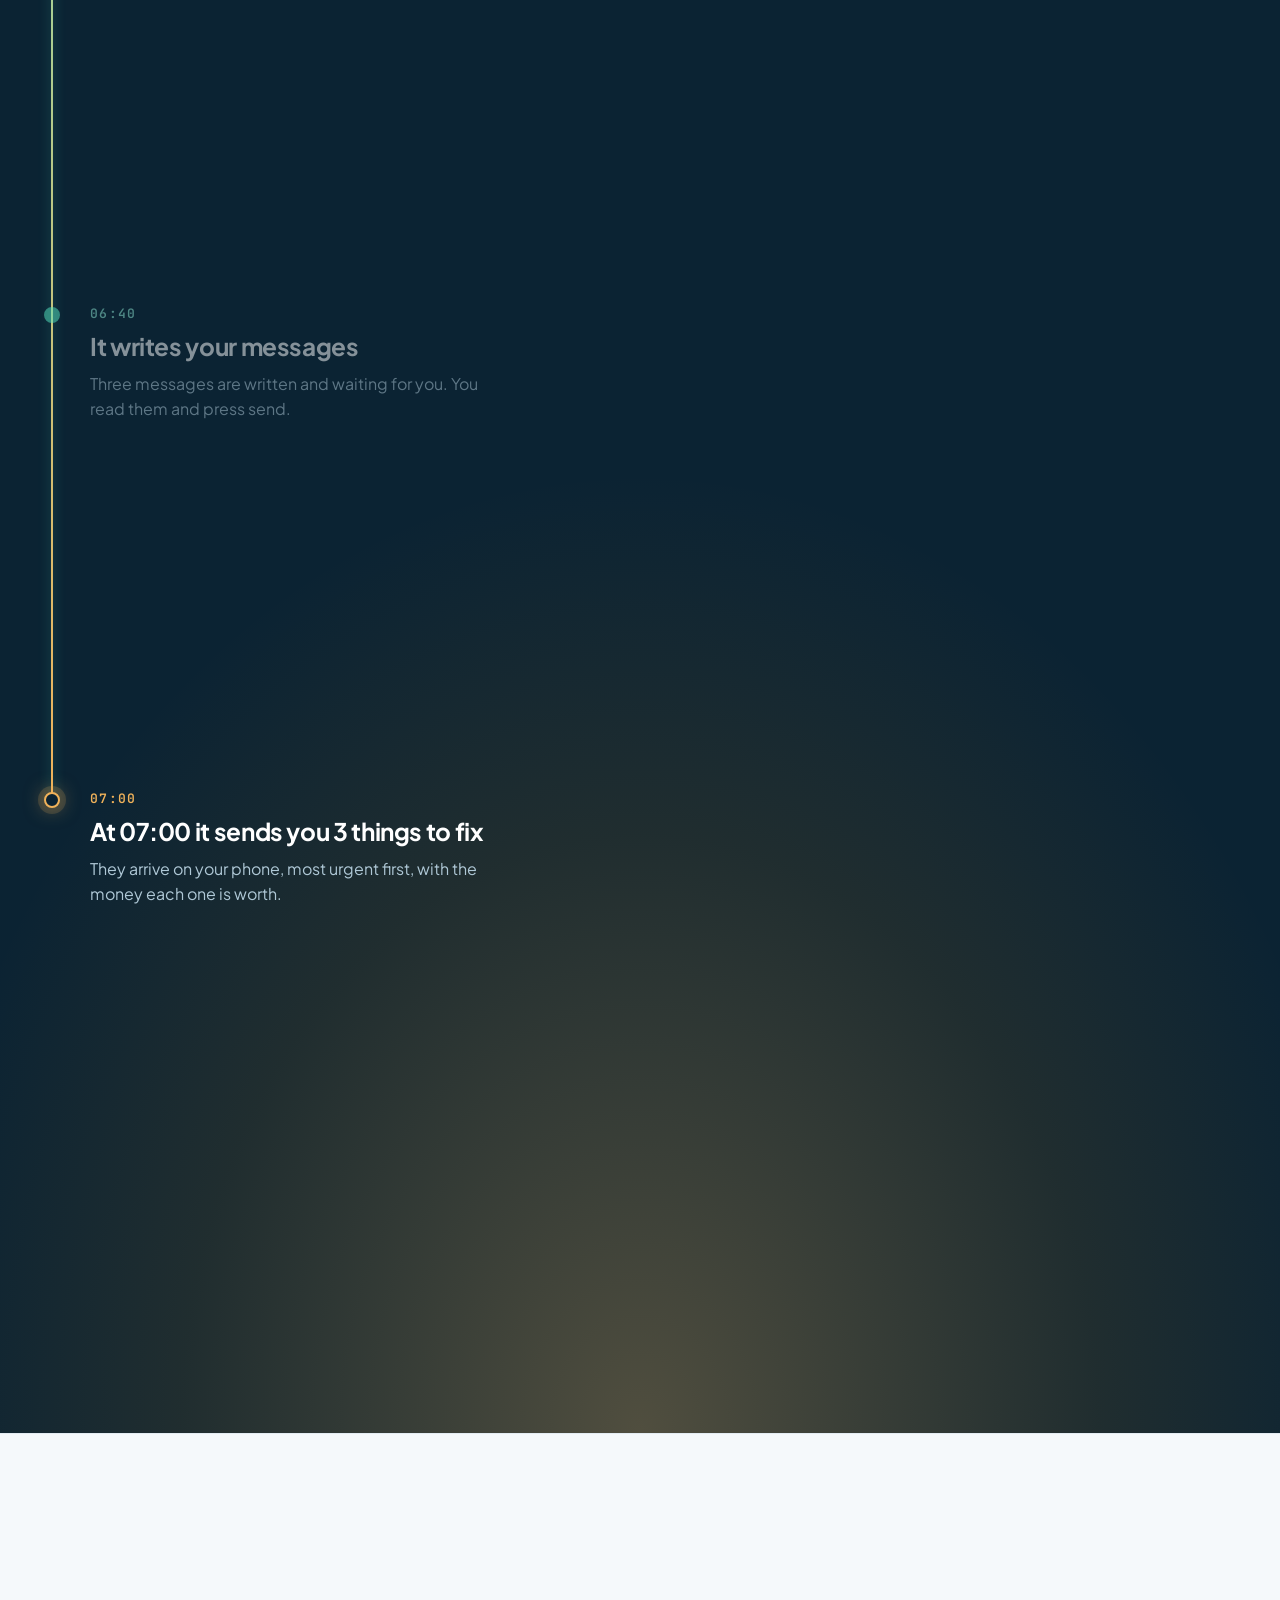
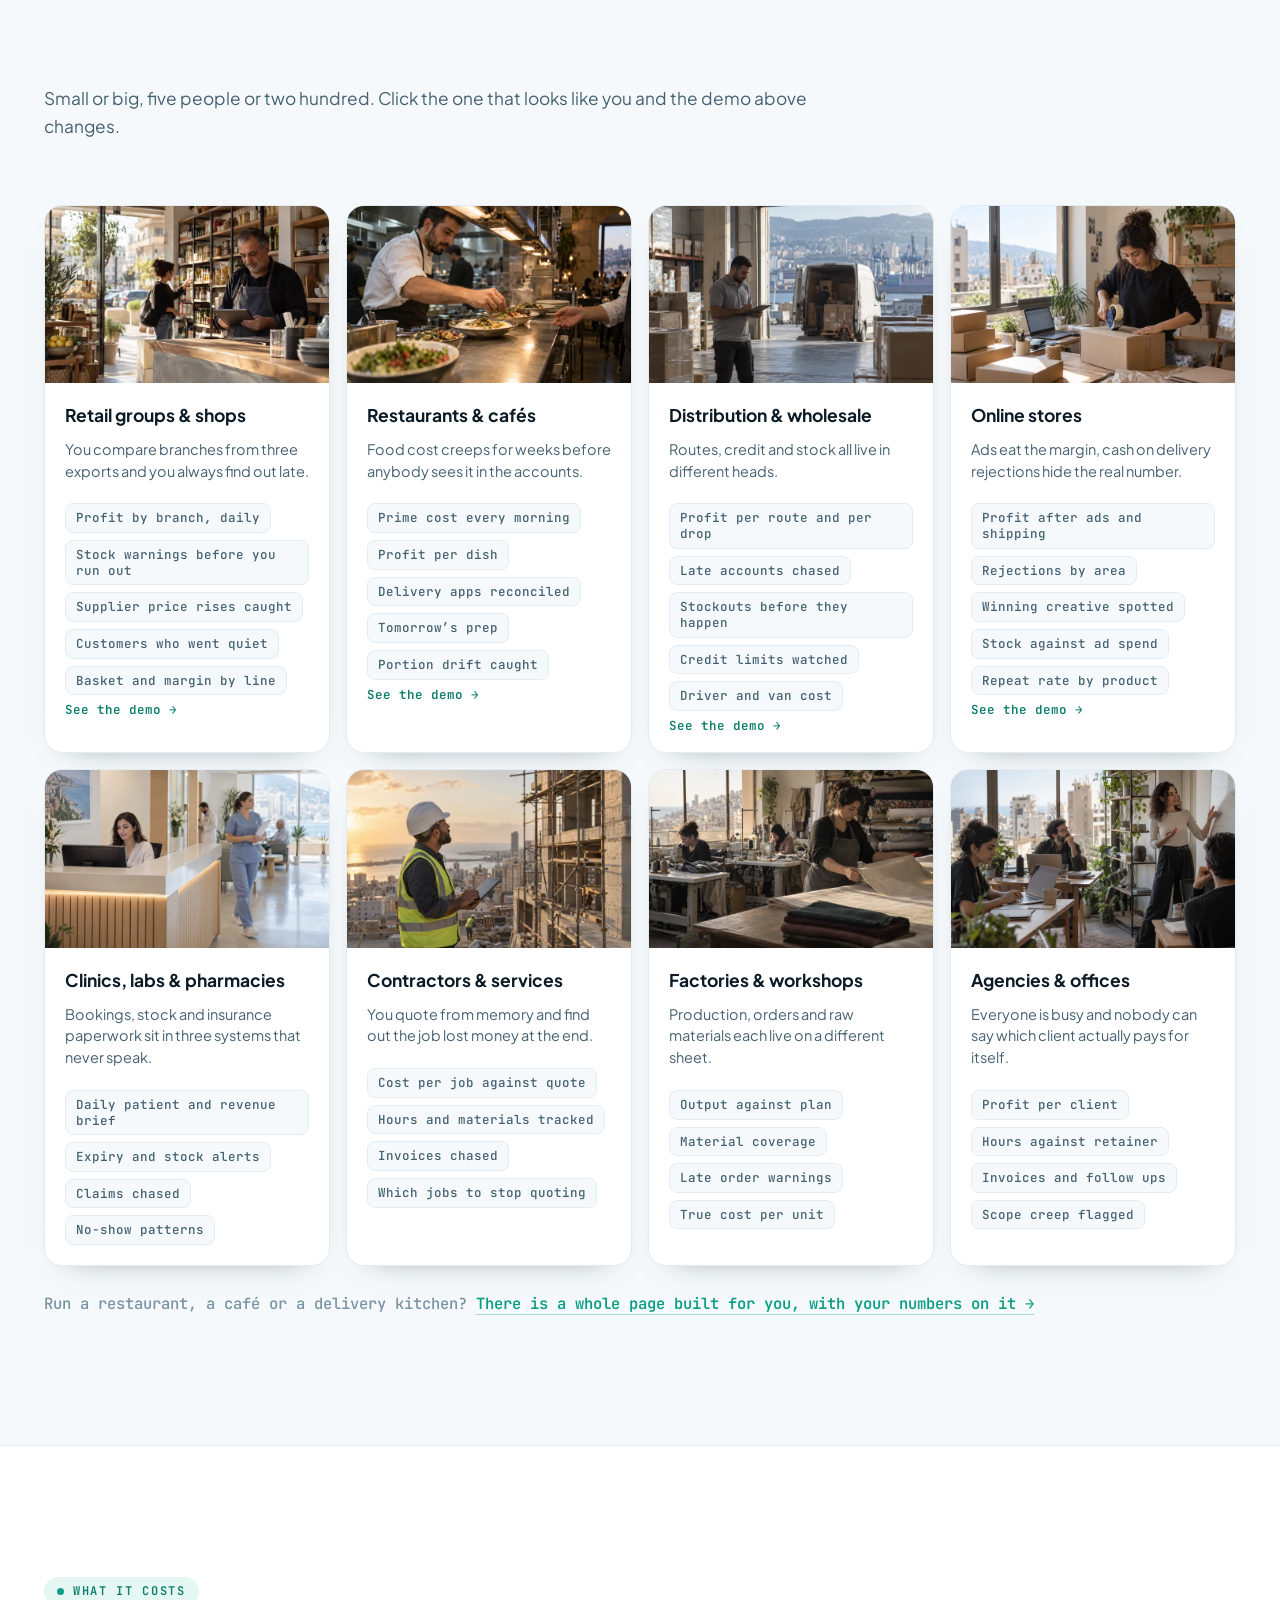
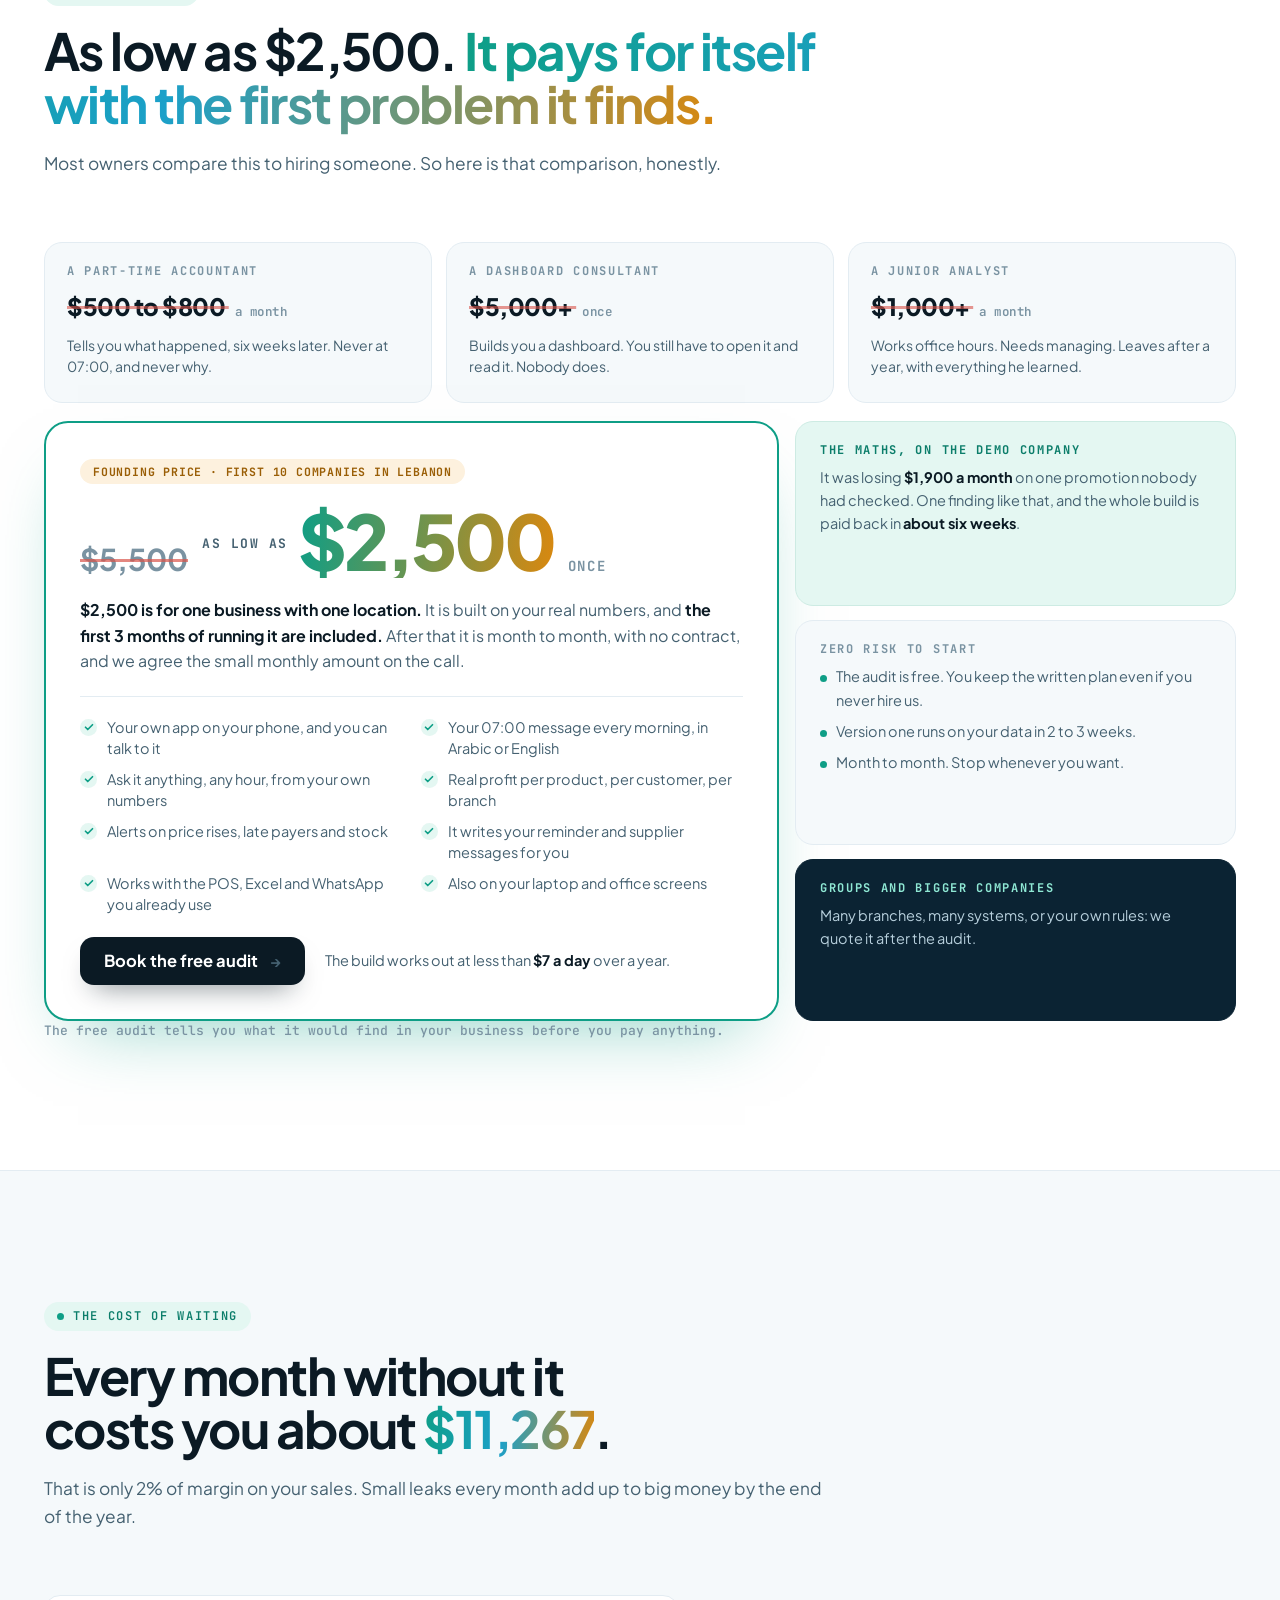
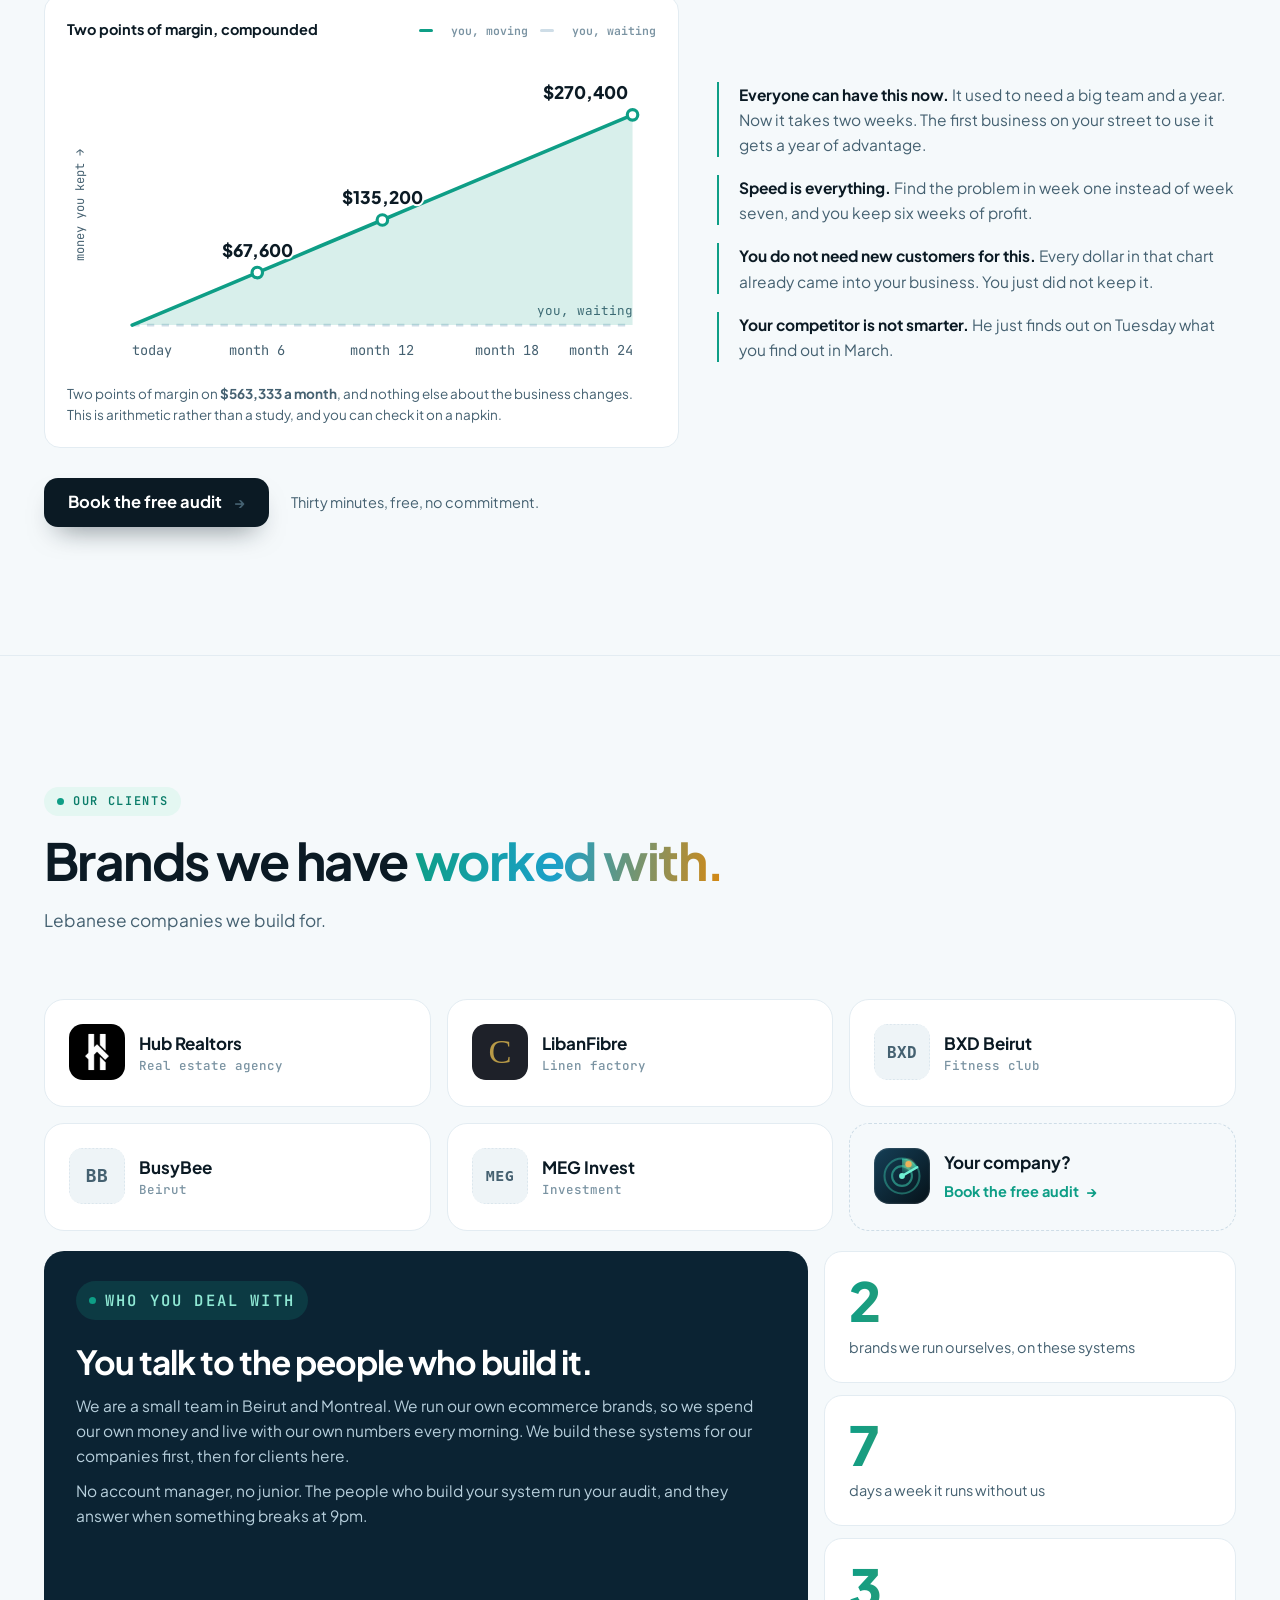
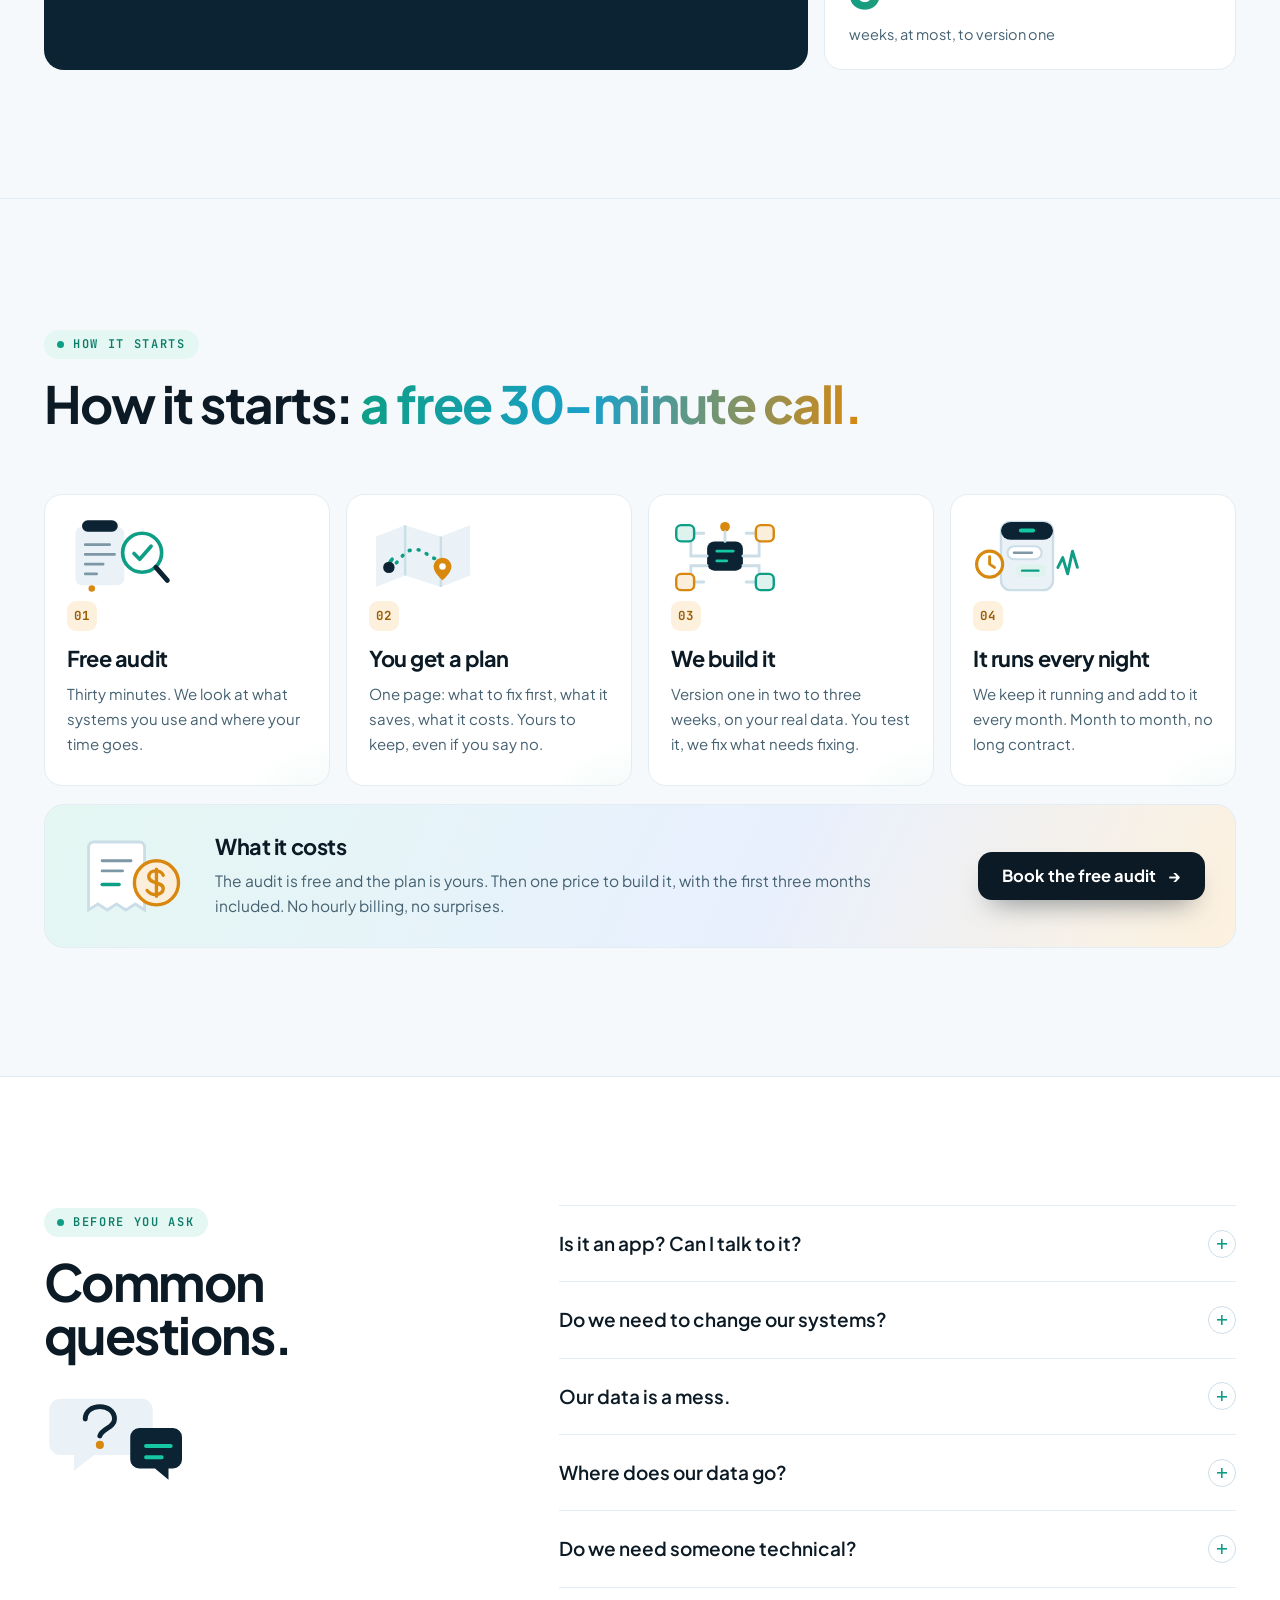
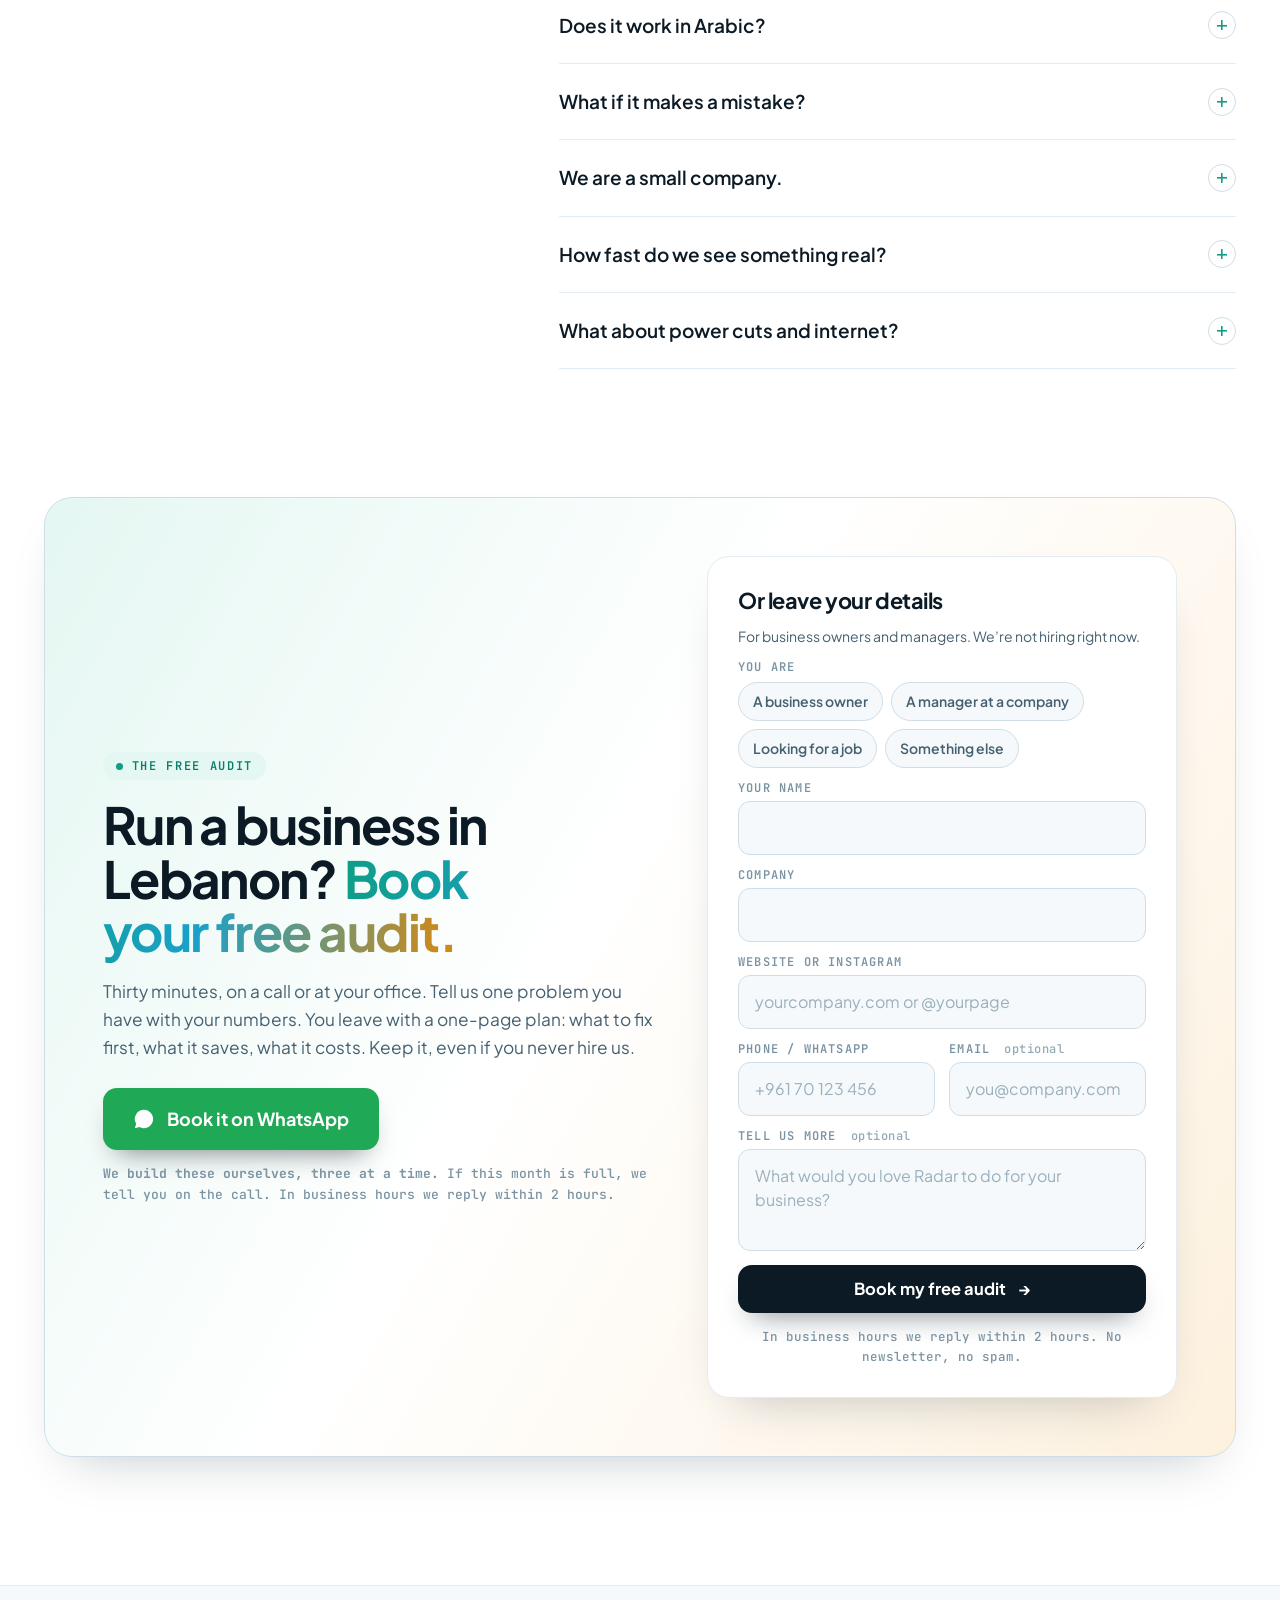
==== commit 3054ab4a: "Update site Co-Authored-By: Claude Opus 5.5 <noreply@anthropic.com>" ====
--- a/index.html
+++ b/index.html
@@ -23,6 +23,7 @@
 <link rel="stylesheet" href="styles.css">
 </head>
 <body data-page="home">
+<noscript><img height="1" width="1" style="display:none" alt="" src="https://www.facebook.com/tr?id=1576308963443590&amp;ev=PageView&amp;noscript=1"></noscript>
 
 <!-- illustration sprite. Drawn here, used with <svg class="ill"><use href="#i-..."/></svg> -->
 <svg width="0" height="0" style="position:absolute" aria-hidden="true" focusable="false">
@@ -151,7 +152,7 @@
       <a href="#proof">Who we are</a>
       <a href="restaurants.html">Restaurants</a>
     </nav>
-    <a class="btn btn--sm" data-wa href="#audit">Book the free audit</a>
+    <a class="btn btn--sm" href="#audit">Book the free audit</a>
   </div>
 </header>
 
@@ -164,7 +165,7 @@
         <h1 class="rv">Busy all month. <em>So where is the money?</em></h1>
         <p class="lead rv">Radar is an AI system for your business, with its own app on your phone. Every night it reads your sales, your invoices and your bank. At 07:00 it tells you what to fix. Ask it anything, out loud or by text, in Arabic or English.</p>
         <div class="cta-row rv">
-          <a class="btn" data-wa href="#audit">Book the free audit <span class="arr" aria-hidden="true">→</span></a>
+          <a class="btn" href="#audit">Book the free audit <span class="arr" aria-hidden="true">→</span></a>
           <a class="tlink" href="#see">See it on your business</a>
         </div>
       </div>
@@ -220,7 +221,7 @@
             <button class="pick__btn" role="tab" data-ind="ecom" aria-selected="false">Online store</button>
           </div>
         </div>
-        <a class="btn rv" data-wa href="#audit">Book the free audit <span class="arr" aria-hidden="true">→</span></a>
+        <a class="btn rv" href="#audit">Book the free audit <span class="arr" aria-hidden="true">→</span></a>
       </div>
       <div class="hero__demo rv" id="demo">
         <div class="phone">
@@ -338,7 +339,7 @@
         </aside>
       </div>
       <p class="night__foot rv">Nobody on your team has to learn anything new. Your data stays in your accounts.</p>
-      <p class="gap__cta rv"><a class="btn btn--light" data-wa href="#audit">Book the free audit <span class="arr" aria-hidden="true">→</span></a><span>Thirty minutes, free.</span></p>
+      <p class="gap__cta rv"><a class="btn btn--light" href="#audit">Book the free audit <span class="arr" aria-hidden="true">→</span></a><span>Thirty minutes, free.</span></p>
     </div>
   </section>
   <section class="who-for" id="who">
@@ -468,7 +469,7 @@
             <li>Also on your laptop and office screens</li>
           </ul>
           <div class="offer__cta">
-            <a class="btn" data-wa href="#audit">Book the free audit <span class="arr" aria-hidden="true">→</span></a>
+            <a class="btn" href="#audit">Book the free audit <span class="arr" aria-hidden="true">→</span></a>
             <span>The build works out at less than <b>$7 a day</b> over a year.</span>
           </div>
         </div>
@@ -516,7 +517,7 @@
         </ul>
       </div>
       <p class="gap__cta rv">
-        <a class="btn" data-wa href="#audit">Book the free audit <span class="arr" aria-hidden="true">→</span></a>
+        <a class="btn" href="#audit">Book the free audit <span class="arr" aria-hidden="true">→</span></a>
         <span>Thirty minutes, free, no commitment.</span>
       </p>
     </div>
@@ -583,7 +584,7 @@
           <h3>What it costs</h3>
           <p>The audit is free and the plan is yours. Then one price to build it, with the first three months included. No hourly billing, no surprises.</p>
         </div>
-        <a class="btn" data-wa href="#audit">Book the free audit <span class="arr" aria-hidden="true">→</span></a>
+        <a class="btn" href="#audit">Book the free audit <span class="arr" aria-hidden="true">→</span></a>
       </div>
     </div>
   </section>
@@ -626,6 +627,16 @@
         <input type="hidden" name="page" value="home">
         <p class="form__hp" aria-hidden="true"><label>Leave this empty <input name="url" tabindex="-1" autocomplete="off"></label></p>
         <h3>Or leave your details</h3>
+        <p class="form__for">For business owners and managers. We&rsquo;re not hiring right now.</p>
+        <fieldset class="role">
+          <legend>You are</legend>
+          <div class="role__opts">
+            <label><input type="radio" name="role" value="owner" required><span>A business owner</span></label>
+            <label><input type="radio" name="role" value="manager"><span>A manager at a company</span></label>
+            <label><input type="radio" name="role" value="job"><span>Looking for a job</span></label>
+            <label><input type="radio" name="role" value="other"><span>Something else</span></label>
+          </div>
+        </fieldset>
         <label class="field"><span>Your name</span><input name="name" required autocomplete="name"></label>
         <label class="field"><span>Company</span><input name="company" required autocomplete="organization"></label>
         <label class="field"><span>Website or Instagram</span><input name="website" required autocomplete="url" placeholder="yourcompany.com or @yourpage"></label>
@@ -654,7 +665,7 @@
 
 <aside class="sticky" id="sticky" aria-label="Book the free audit">
   <span class="sticky__txt"><b>Free 30 minute audit</b><span>No commitment</span></span>
-  <a class="btn btn--sm" data-wa href="#audit">Book it <span class="arr" aria-hidden="true">→</span></a>
+  <a class="btn btn--sm" href="#audit">Book it <span class="arr" aria-hidden="true">→</span></a>
 </aside>
 
 <script src="config.js"></script>
--- a/styles.css
+++ b/styles.css
@@ -995,3 +995,14 @@
 @media (max-width:560px){.form__row{grid-template-columns:minmax(0,1fr)}}
 .field .opt{margin-left:6px;font-style:normal;font-weight:500;letter-spacing:.04em;text-transform:none;color:var(--muted);opacity:.8}
 .field input::placeholder,.field textarea::placeholder{color:#9AB0BD}
+/* "You are" question: only owners and managers count as a Lead in Meta */
+.form__for{margin:-6px 0 0;font-size:14px;line-height:1.5;color:var(--ink-2)}
+.role{border:0;margin:0;padding:0;min-width:0}
+.role legend{padding:0;margin-bottom:9px;font:600 12px/1 var(--mono);letter-spacing:.1em;text-transform:uppercase;color:var(--muted)}
+.role__opts{display:flex;flex-wrap:wrap;gap:8px}
+.role__opts label{position:relative;cursor:pointer}
+.role__opts input{position:absolute;left:12px;top:50%;width:1px;height:1px;opacity:0}
+.role__opts span{display:inline-flex;align-items:center;padding:10px 14px;border-radius:99px;border:1px solid var(--line-2);background:var(--bg-2);font:600 14px/1.2 var(--sans);color:var(--ink-2);transition:background .15s,color .15s,border-color .15s}
+.role__opts label:hover span{border-color:var(--teal)}
+.role__opts input:checked+span{background:var(--ink);border-color:var(--ink);color:#fff}
+.role__opts input:focus-visible+span{outline:2px solid var(--teal);outline-offset:2px}
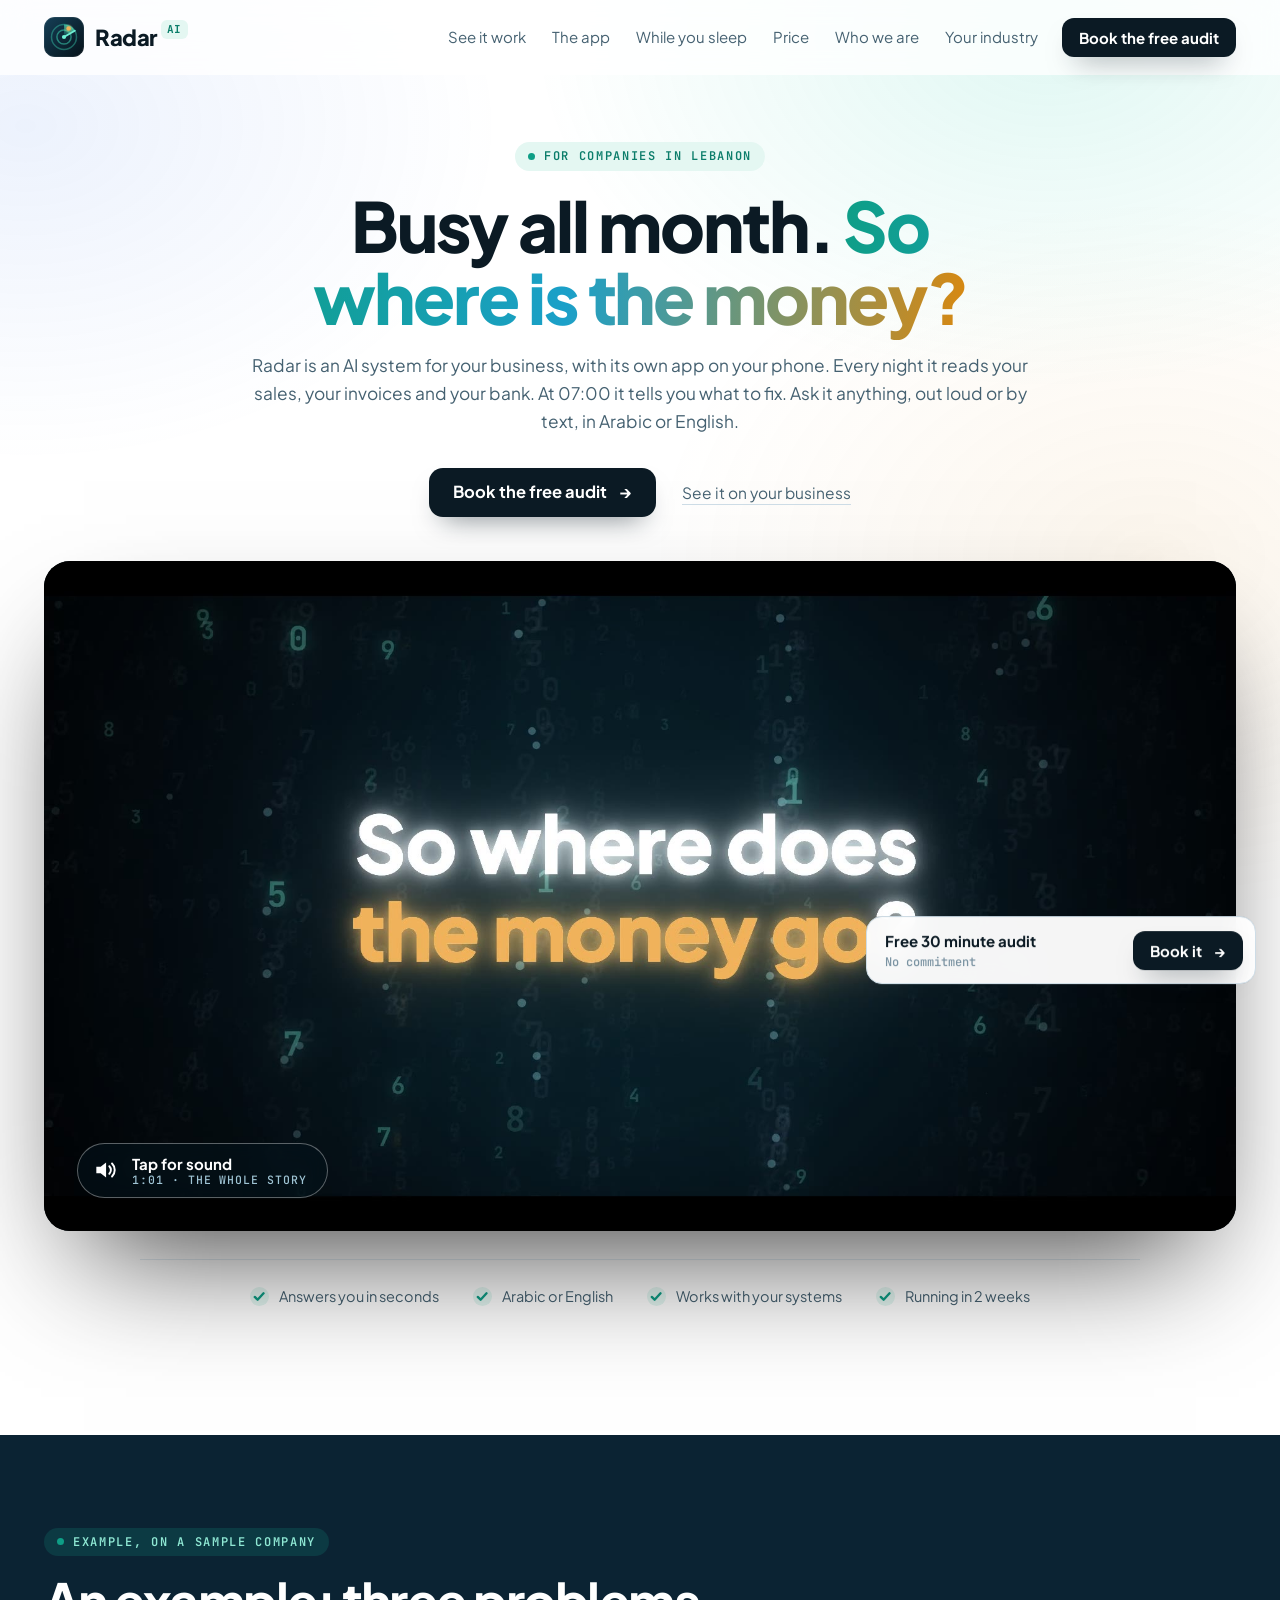
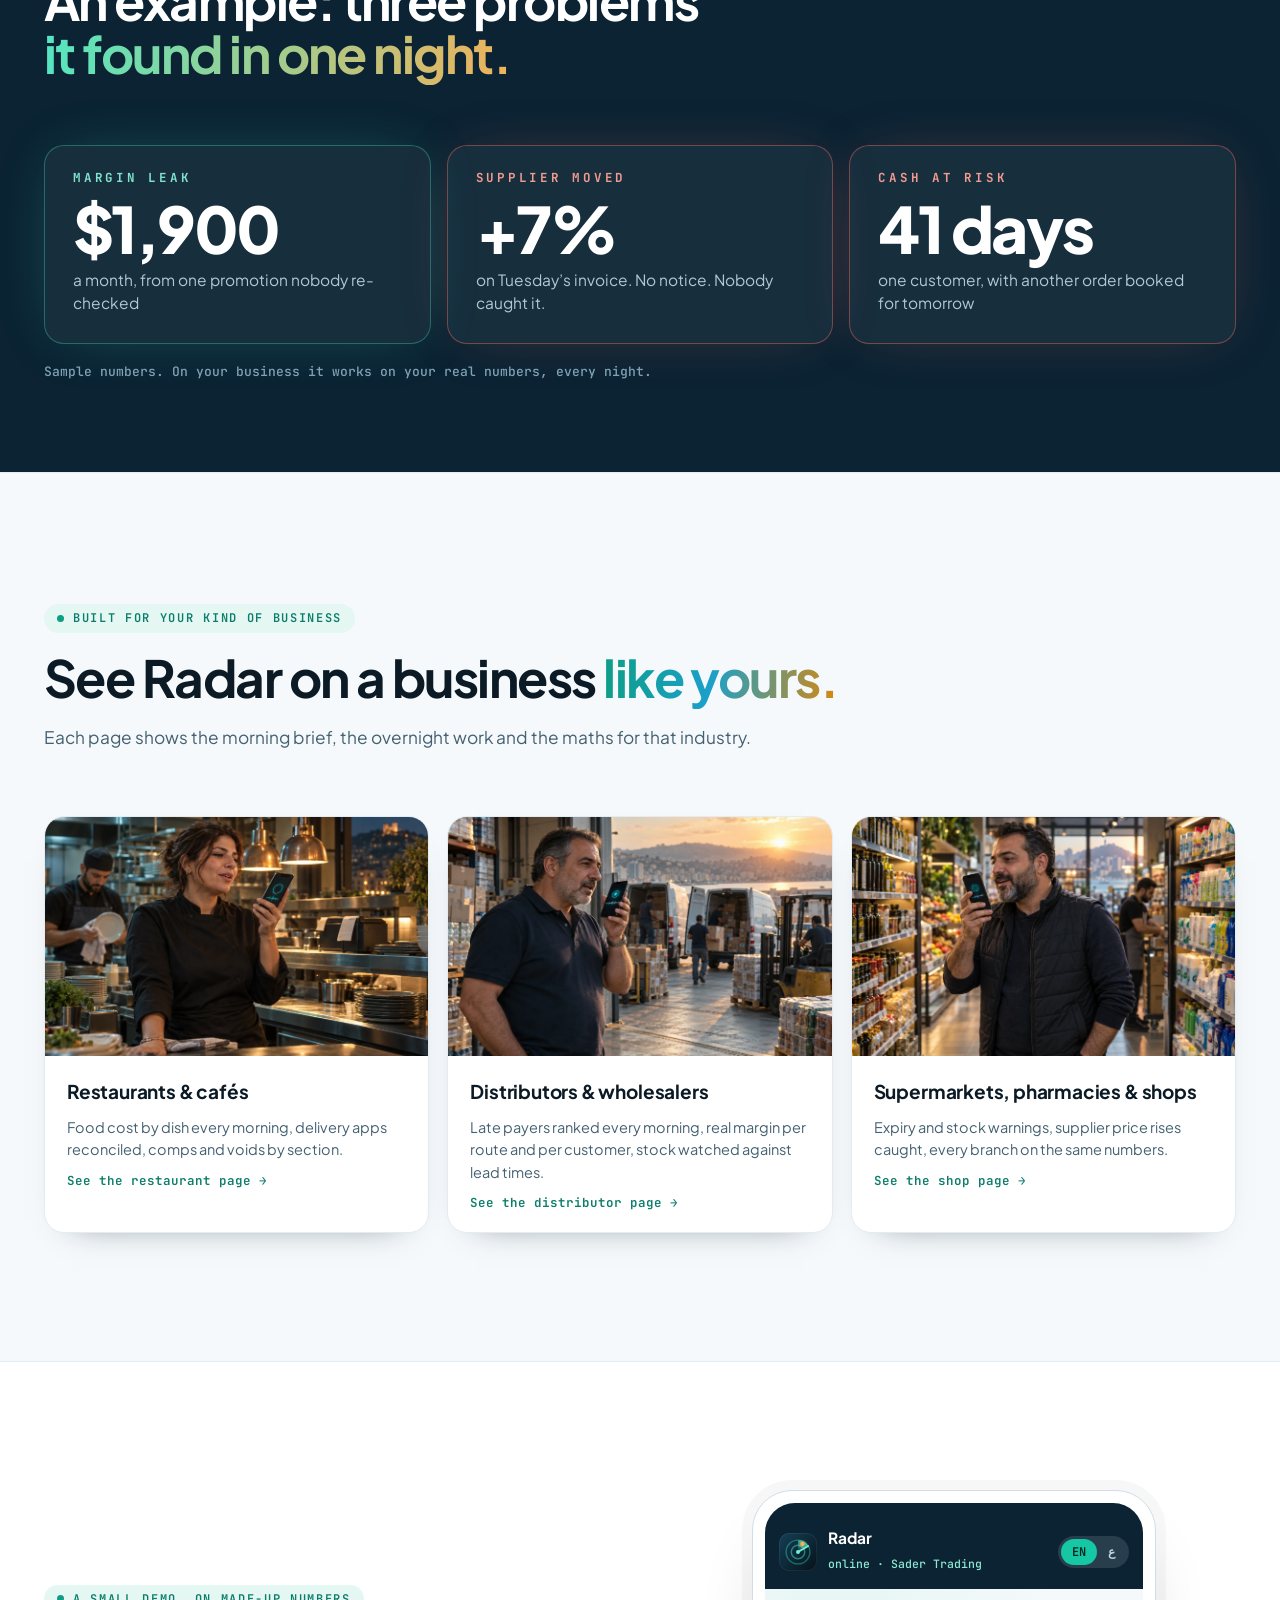
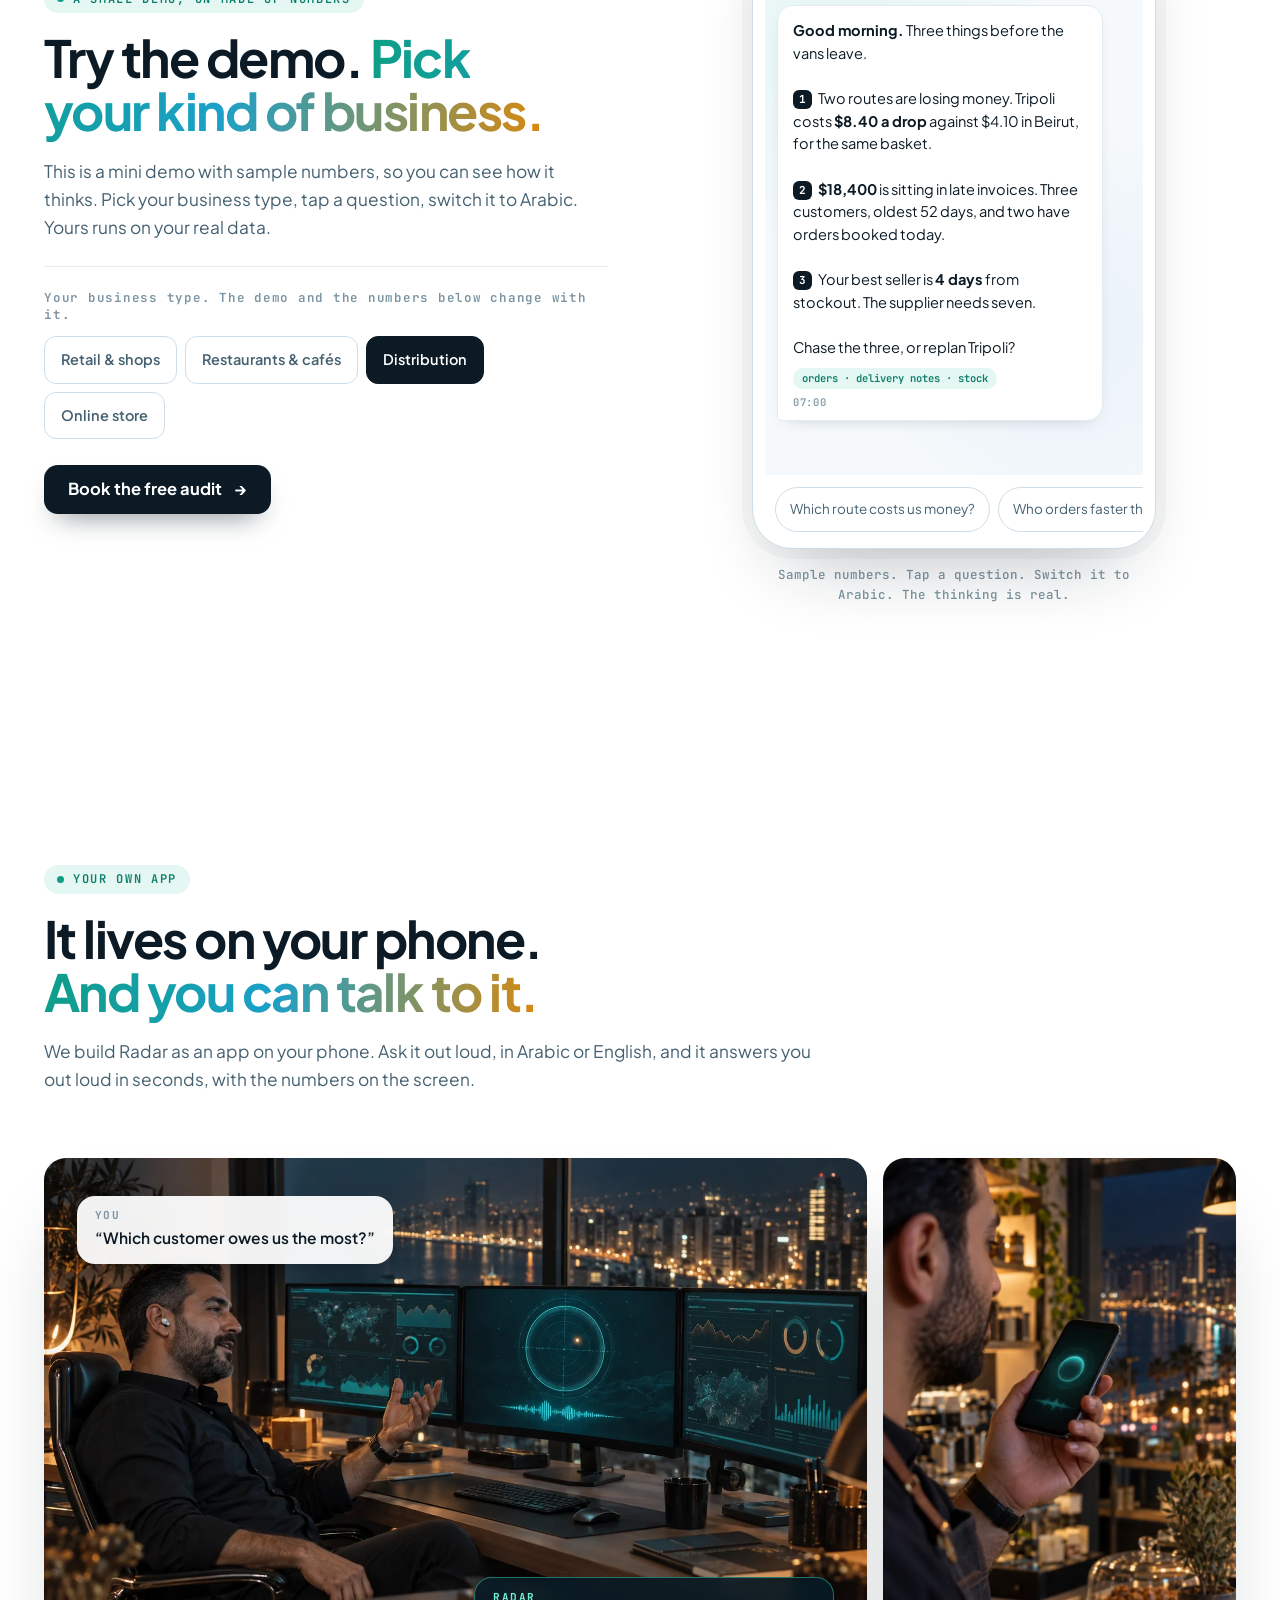
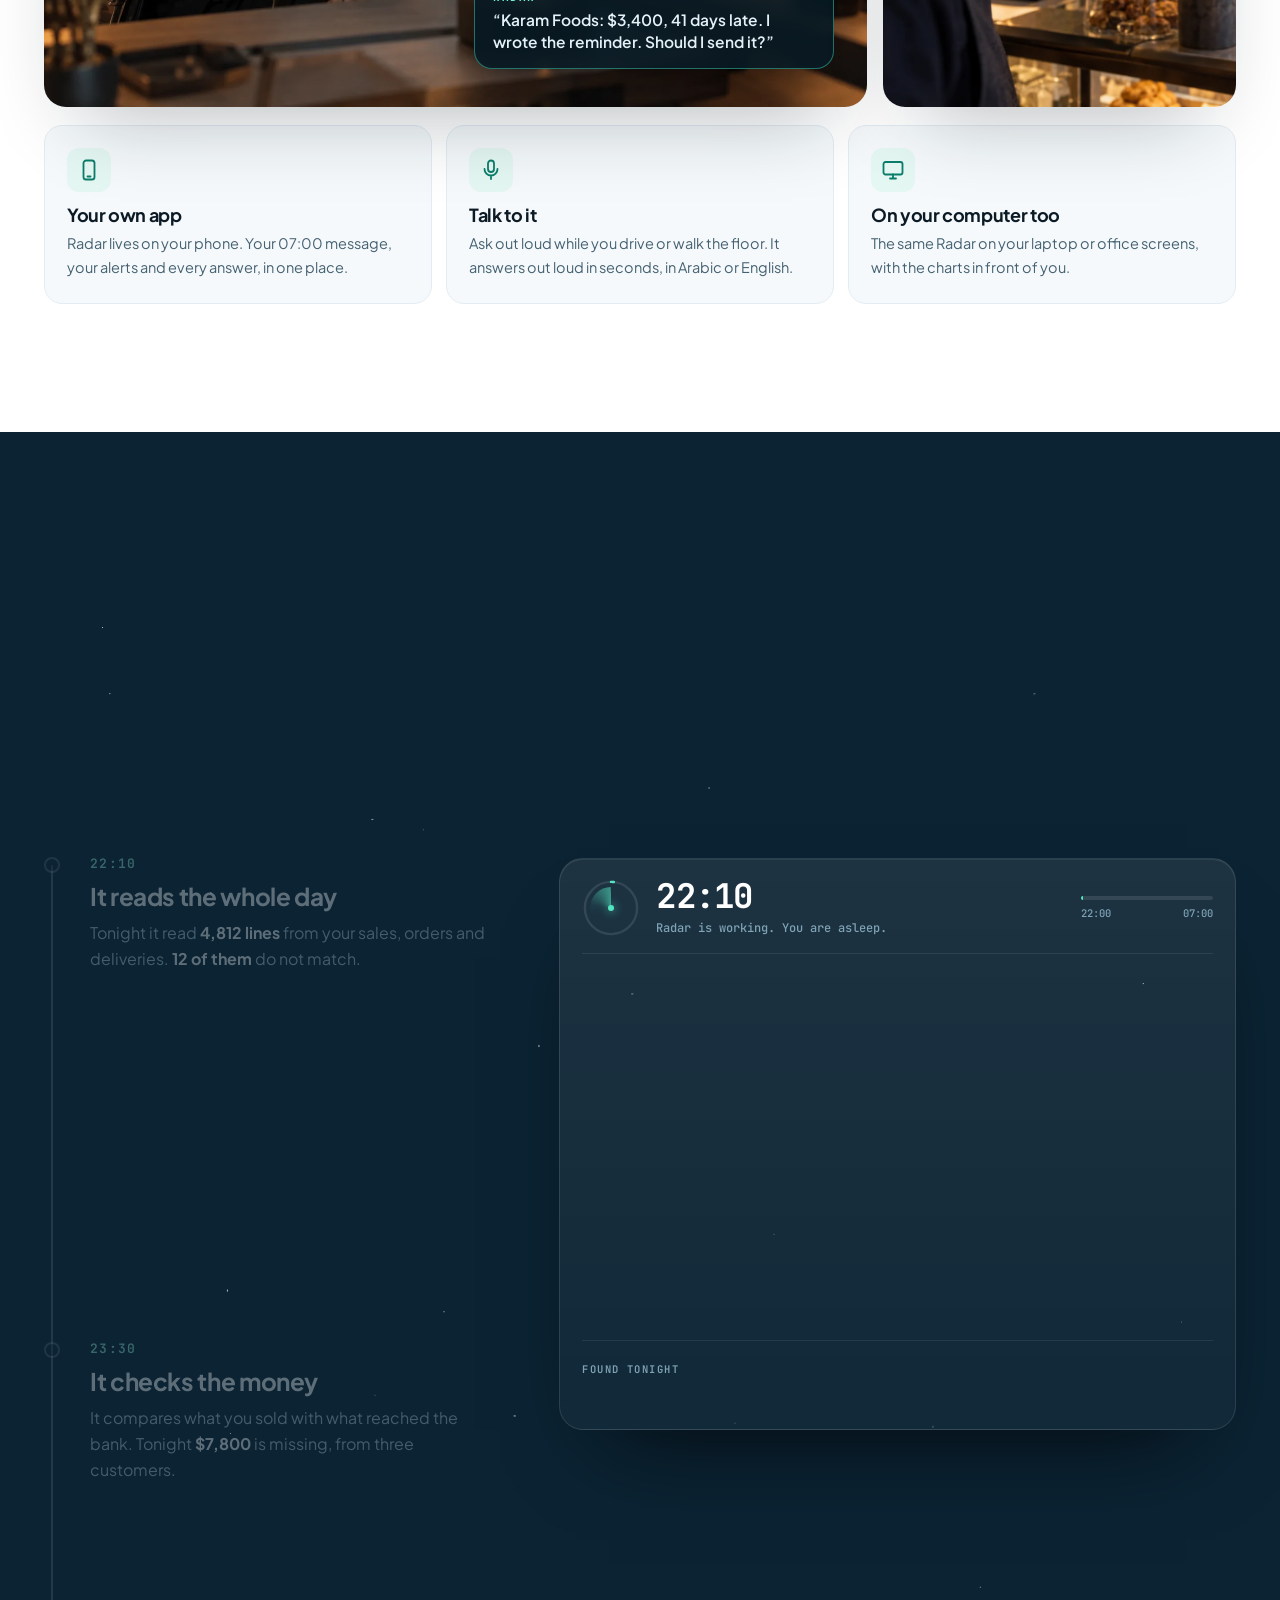
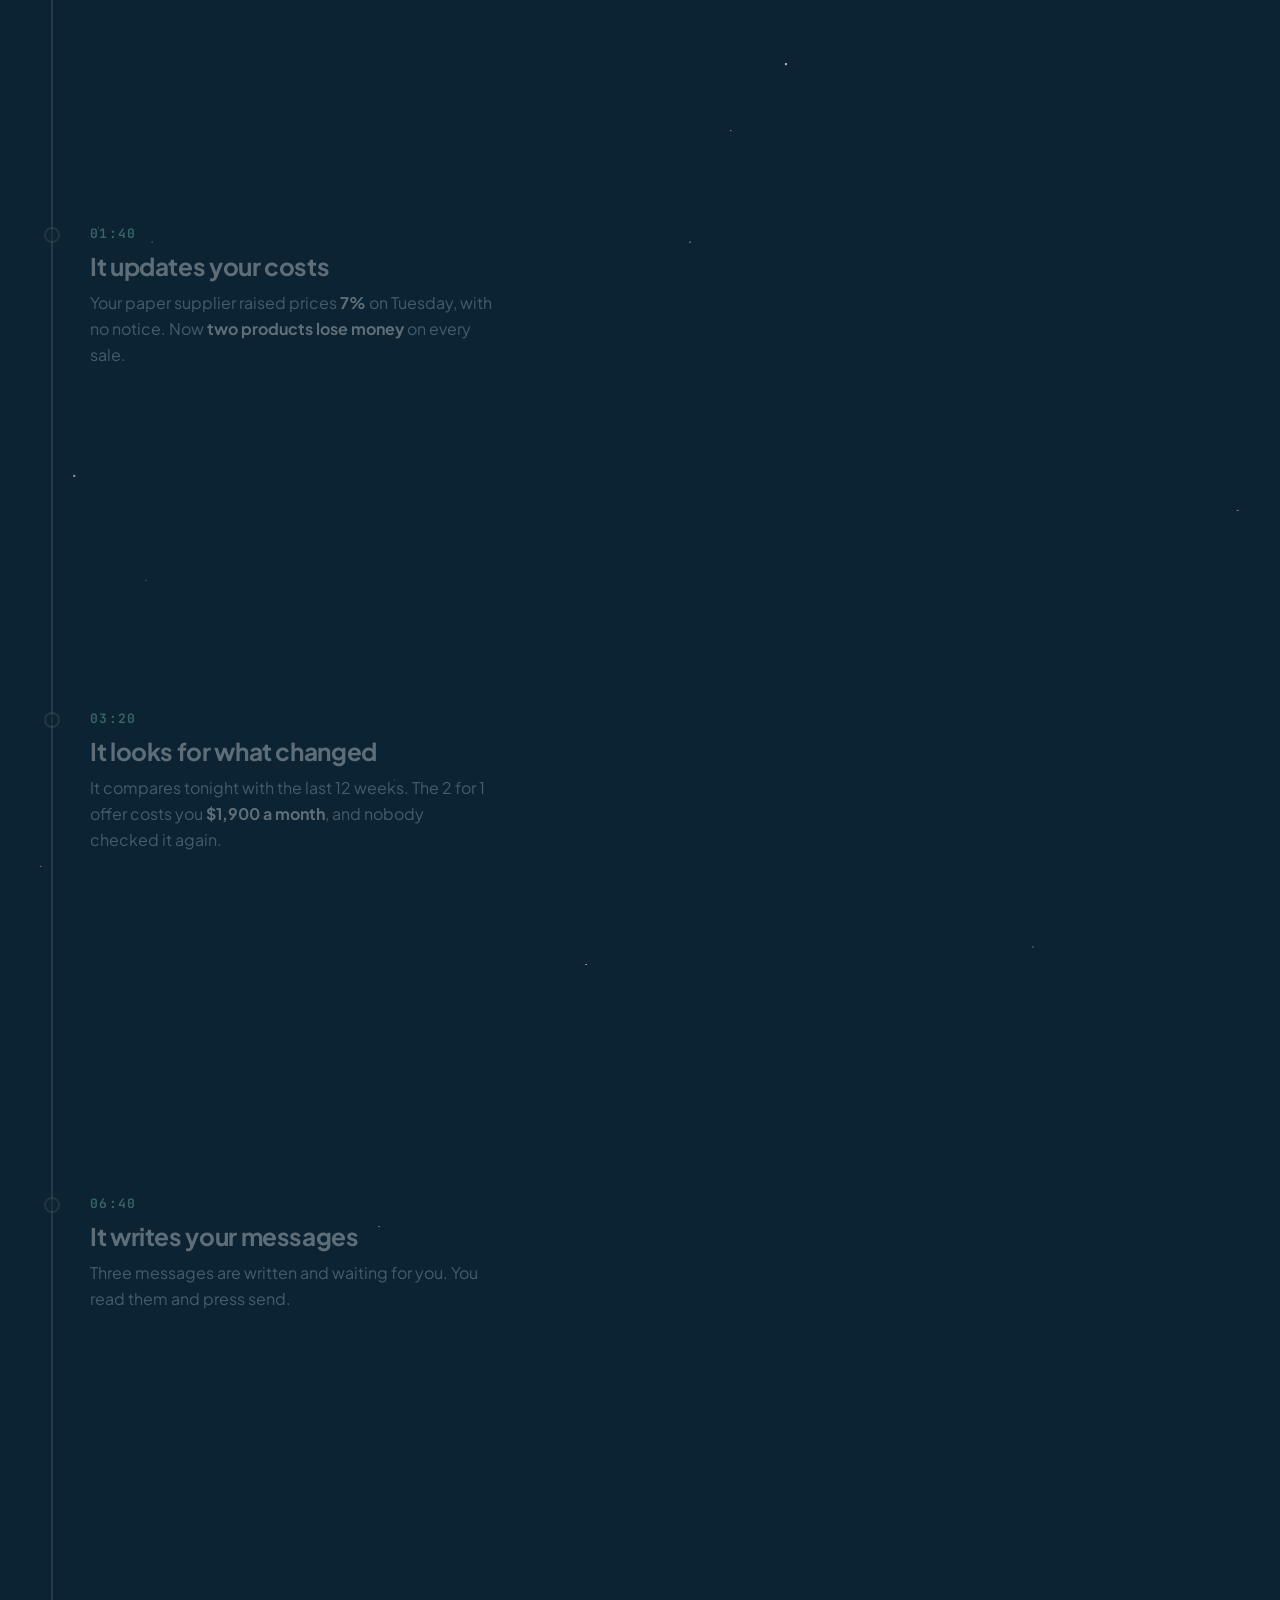
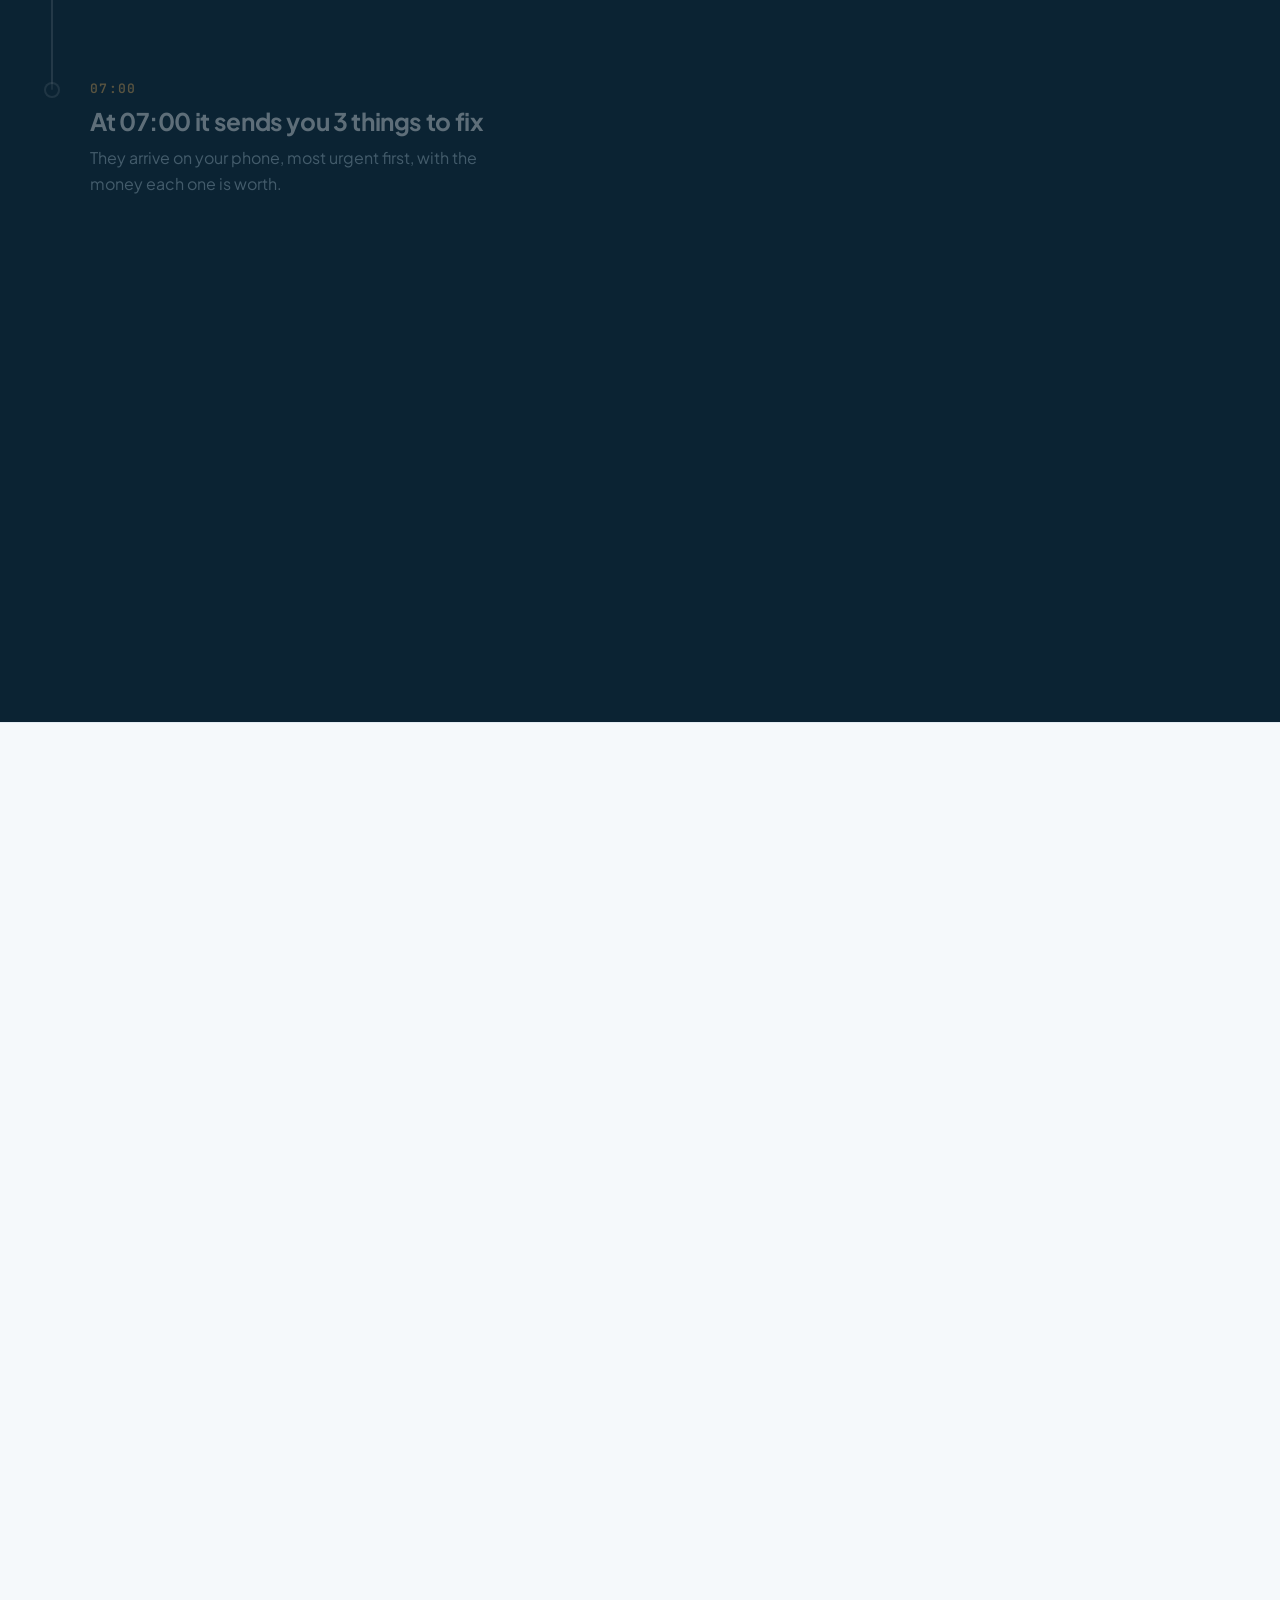
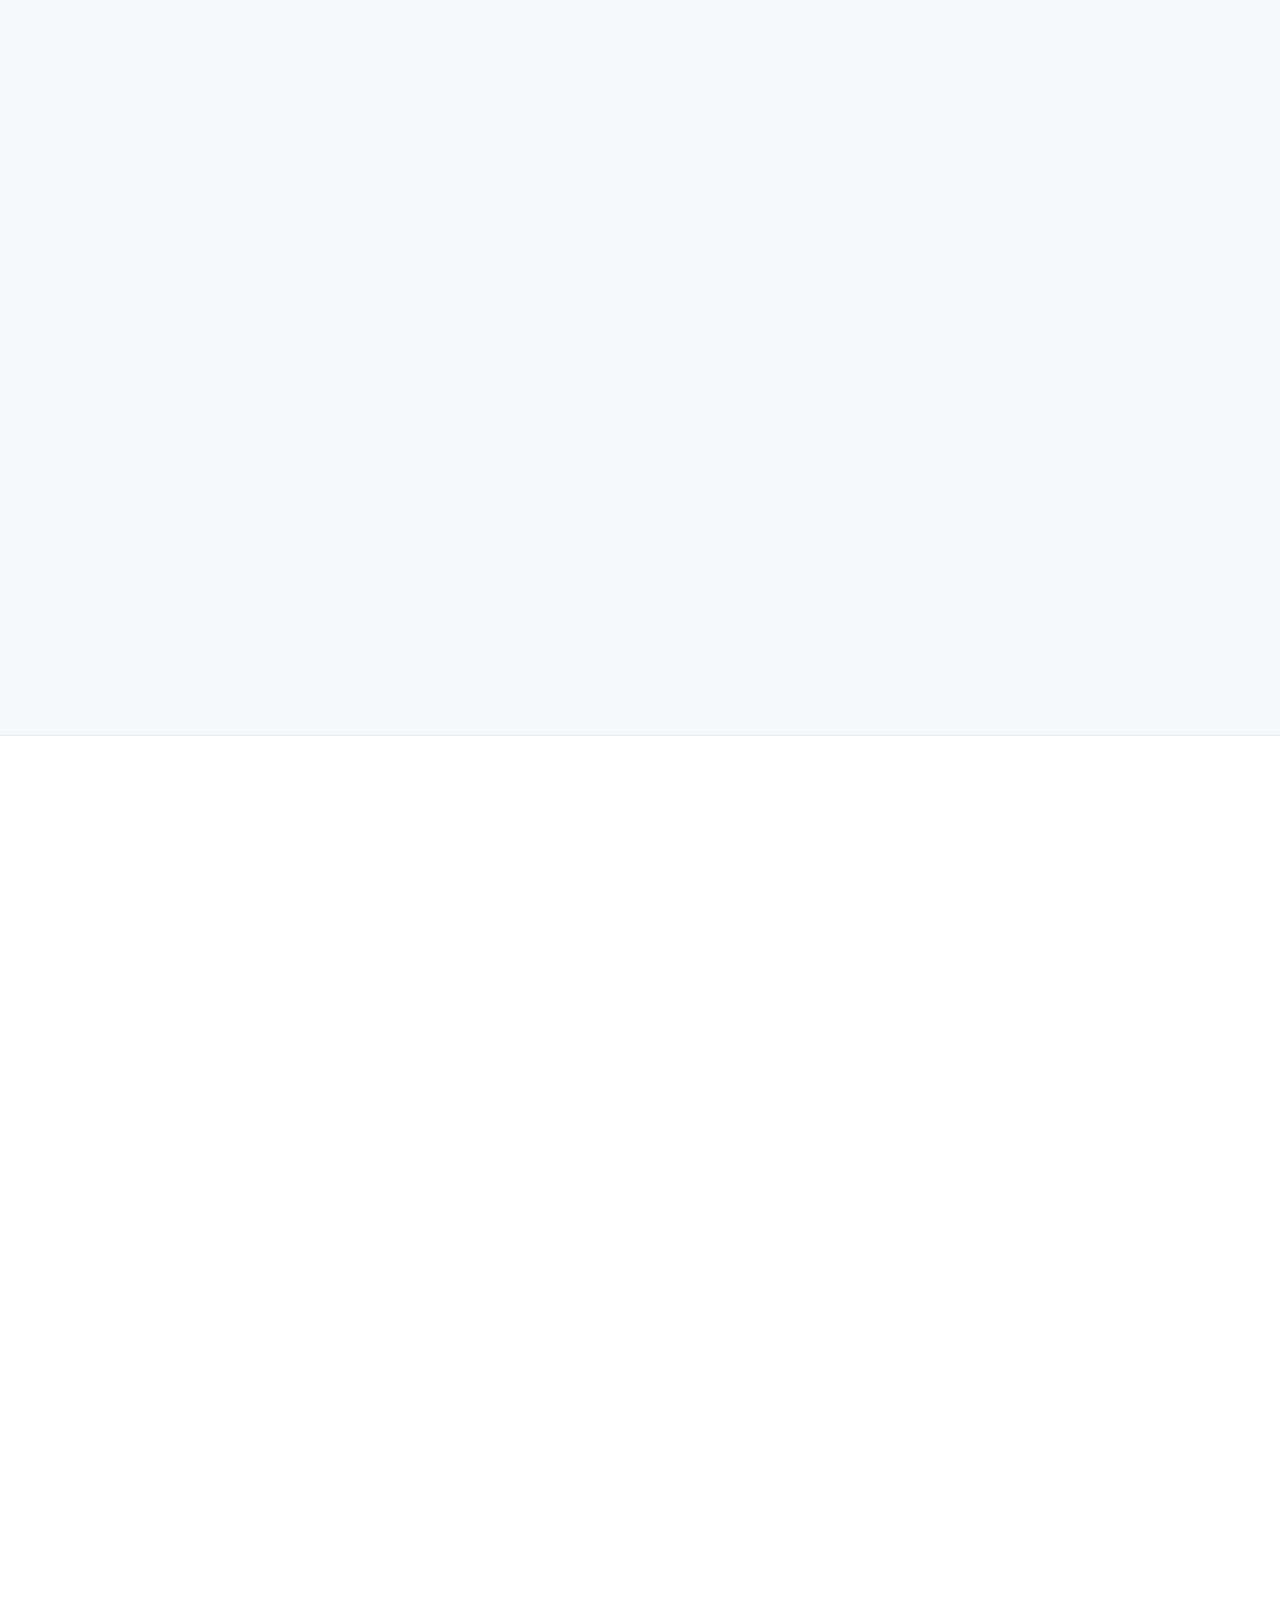
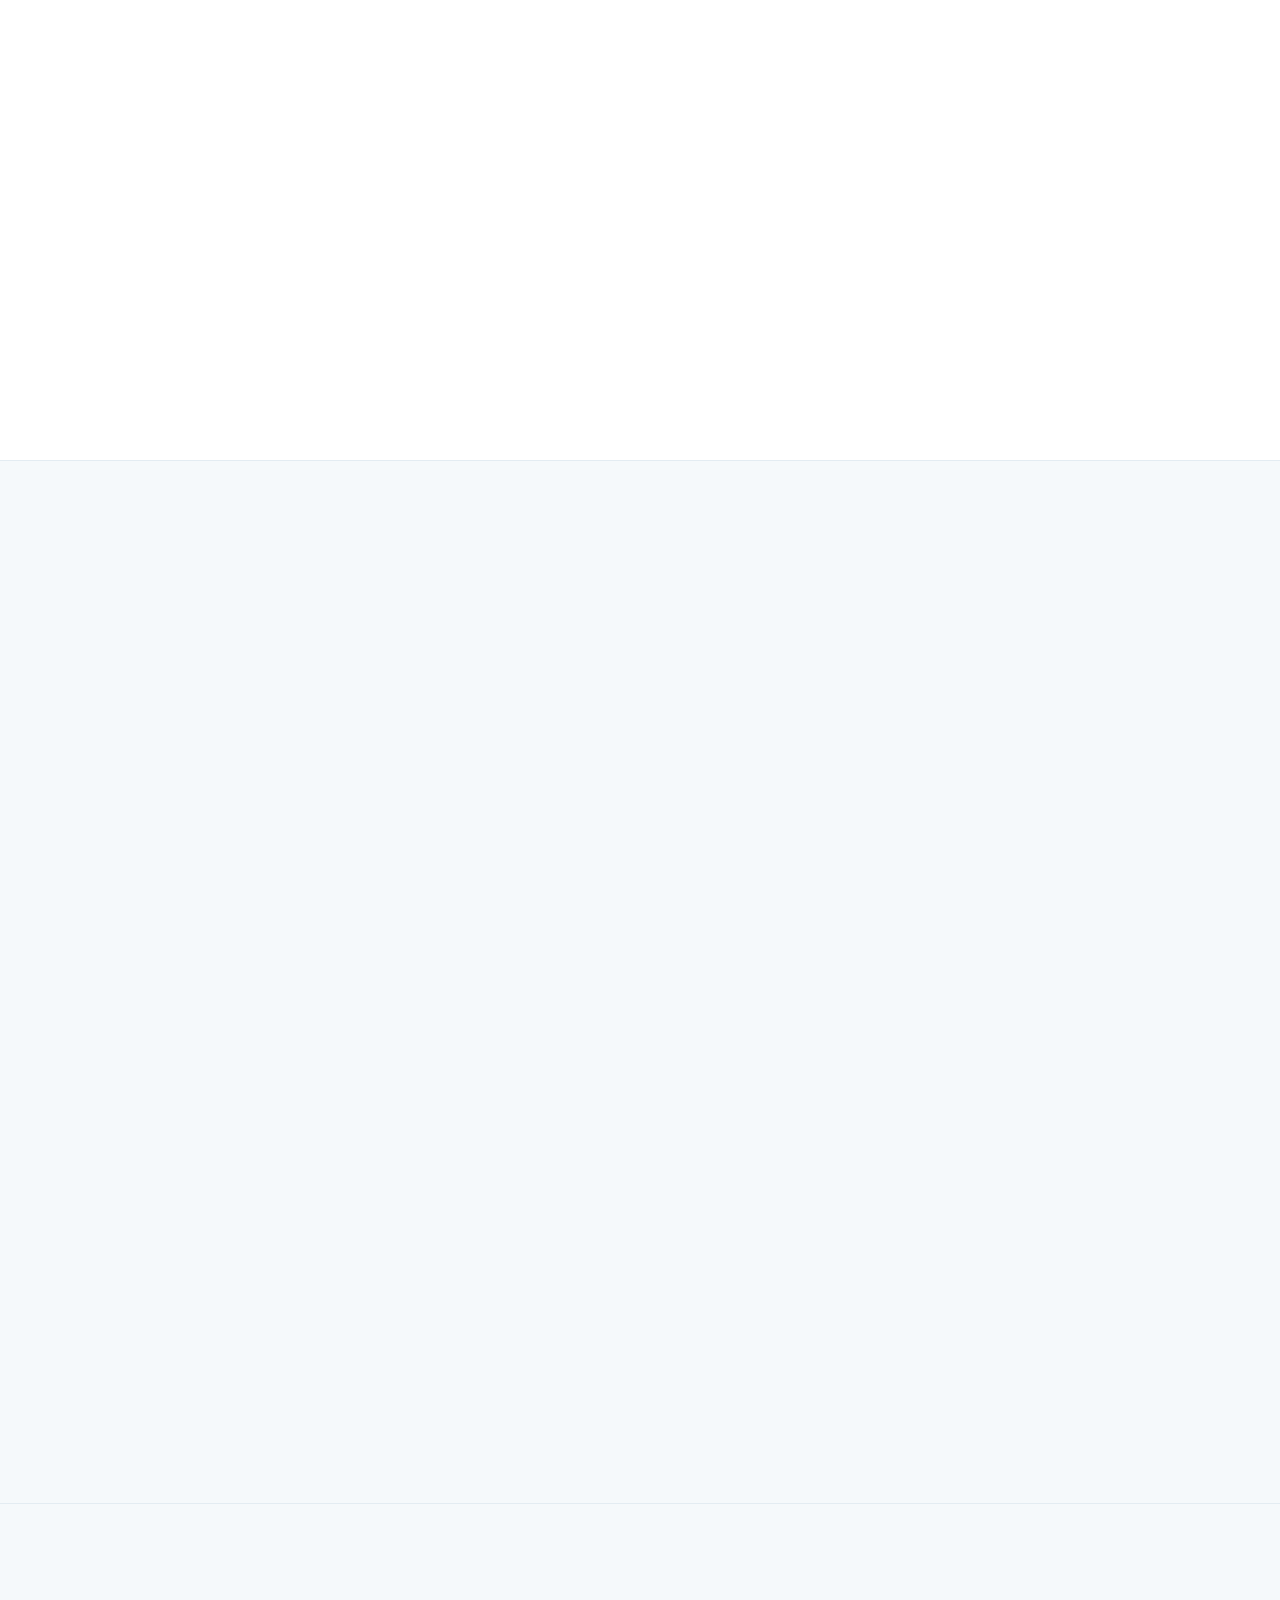
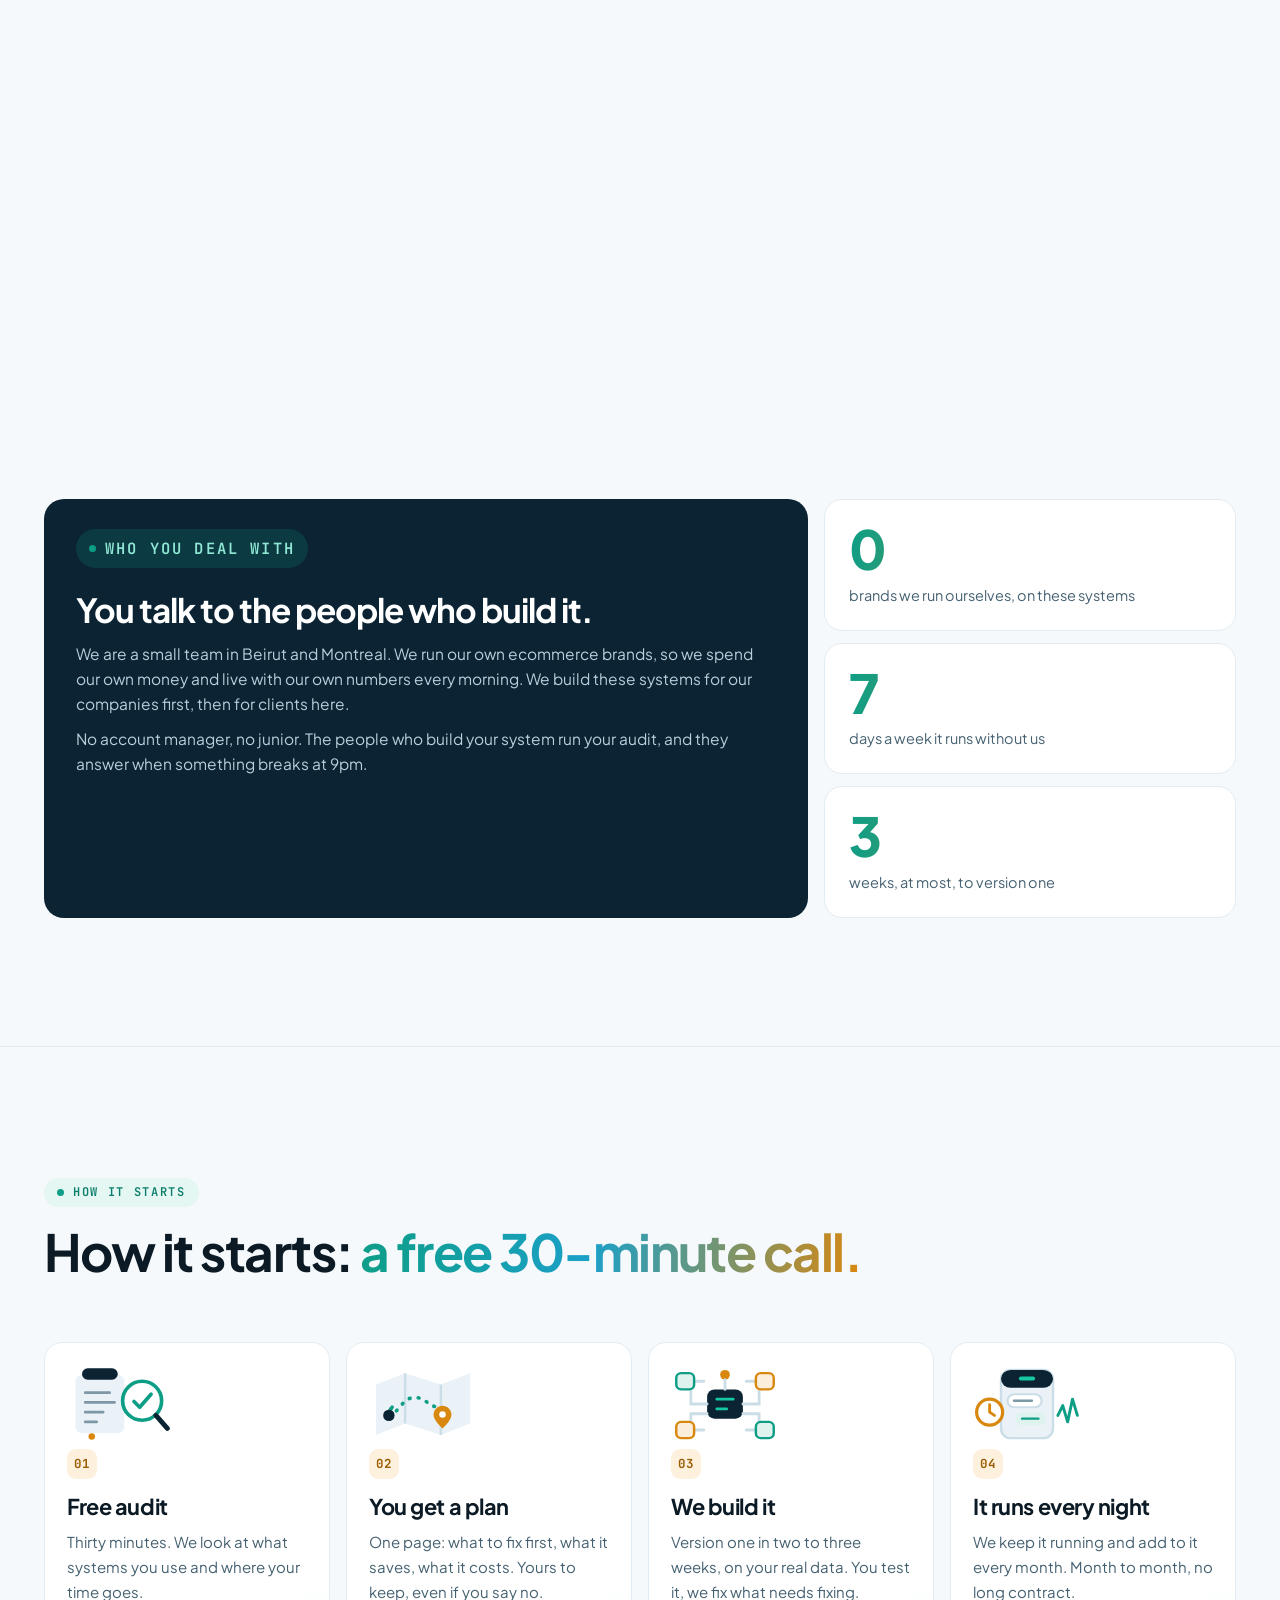
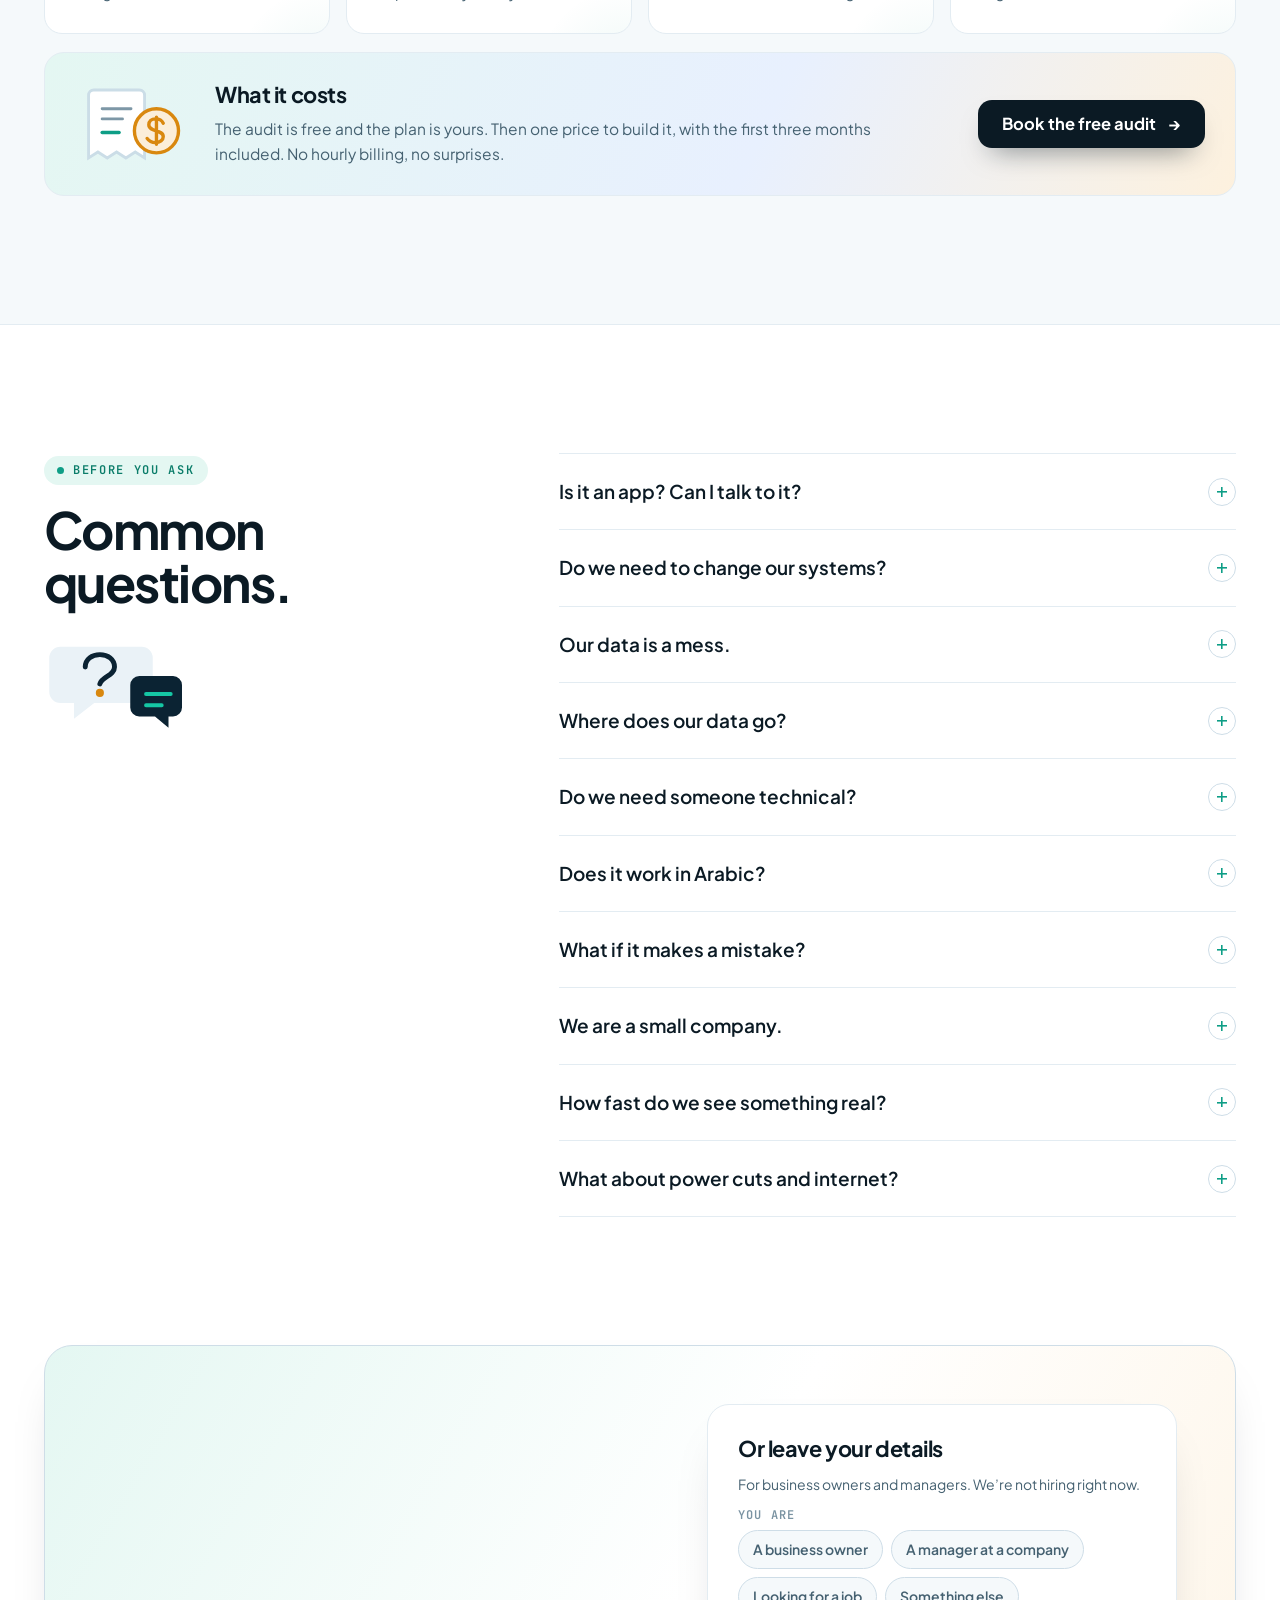
==== commit c6c4098b: "Update site Co-Authored-By: Claude Opus 5.5 <noreply@anthropic.com>" ====
--- a/index.html
+++ b/index.html
@@ -21,6 +21,7 @@
 <link rel="preconnect" href="https://fonts.gstatic.com" crossorigin>
 <link rel="stylesheet" href="https://fonts.googleapis.com/css2?family=IBM+Plex+Sans+Arabic:wght@400;500;600&family=JetBrains+Mono:wght@400;500&family=Plus+Jakarta+Sans:wght@400;500;600;700;800&display=swap">
 <link rel="stylesheet" href="styles.css">
+<link rel="stylesheet" href="niche.css">
 </head>
 <body data-page="home">
 <noscript><img height="1" width="1" style="display:none" alt="" src="https://www.facebook.com/tr?id=1576308963443590&amp;ev=PageView&amp;noscript=1"></noscript>
@@ -150,7 +151,7 @@
       <a href="#night">While you sleep</a>
       <a href="#pricing">Price</a>
       <a href="#proof">Who we are</a>
-      <a href="restaurants.html">Restaurants</a>
+      <a href="#industries">Your industry</a>
     </nav>
     <a class="btn btn--sm" href="#audit">Book the free audit</a>
   </div>
@@ -206,6 +207,31 @@
   </section>
 
   <!-- SEE IT ON YOUR BUSINESS -->
+  <!-- YOUR INDUSTRY -->
+  <section class="industries" id="industries">
+    <div class="wrap">
+      <header class="head">
+        <p class="kicker rv">Built for your kind of business</p>
+        <h2 class="rv">See Radar on a business <em>like yours.</em></h2>
+        <p class="lead rv">Each page shows the morning brief, the overnight work and the maths for that industry.</p>
+      </header>
+      <div class="industries__grid">
+        <a class="ind rv" href="restaurants.html">
+          <span class="ind__img"><img src="img/n-resto.webp" alt="A restaurant owner at the kitchen pass, talking to Radar" width="1600" height="1067" loading="lazy"></span>
+          <span class="ind__body"><b>Restaurants &amp; cafés</b><p>Food cost by dish every morning, delivery apps reconciled, comps and voids by section.</p><span class="ind__go">See the restaurant page →</span></span>
+        </a>
+        <a class="ind rv" href="distributors.html">
+          <span class="ind__img"><img src="img/n-dist.webp" alt="A distributor at his warehouse door, talking to Radar while the vans load" width="1600" height="1067" loading="lazy"></span>
+          <span class="ind__body"><b>Distributors &amp; wholesalers</b><p>Late payers ranked every morning, real margin per route and per customer, stock watched against lead times.</p><span class="ind__go">See the distributor page →</span></span>
+        </a>
+        <a class="ind rv" href="retail.html">
+          <span class="ind__img"><img src="img/n-retail.webp" alt="A supermarket owner in the aisle, talking to Radar" width="1600" height="1067" loading="lazy"></span>
+          <span class="ind__body"><b>Supermarkets, pharmacies &amp; shops</b><p>Expiry and stock warnings, supplier price rises caught, every branch on the same numbers.</p><span class="ind__go">See the shop page →</span></span>
+        </a>
+      </div>
+    </div>
+  </section>
+
   <section class="see" id="see">
     <div class="wrap see__grid">
       <div class="see__copy">
--- a/niche.css
+++ b/niche.css
@@ -0,0 +1,59 @@
+/* Industry pages (restaurants, distributors, retail): what differs from the home page. */
+
+/* hero: copy left, the locked demo right */
+.hero--niche{padding:clamp(28px,4vw,56px) 0 clamp(50px,7vw,90px)}
+.hero--niche .hero__in{display:grid;grid-template-columns:minmax(0,1.05fr) minmax(0,.95fr);gap:clamp(28px,4.5vw,64px);align-items:center}
+.hero--niche h1{font-size:clamp(38px,4.6vw,66px);line-height:1.03;letter-spacing:-.04em;margin:18px 0 18px}
+.hero--niche .lead{max-width:56ch}
+.hero--niche .ticks{margin-top:22px}
+.hero--niche .cta-row{margin-top:26px}
+.hero--niche .hero__demo{margin:0}
+.hero__proof{display:flex;align-items:center;gap:12px;margin-top:22px;font:500 13px/1.5 var(--mono);color:var(--muted)}
+.hero__proof i{display:inline-block;width:7px;height:7px;border-radius:50%;background:var(--teal)}
+@media (max-width:900px){
+  .hero--niche .hero__in{grid-template-columns:minmax(0,1fr);gap:30px}
+  .hero--niche .hero__demo{max-width:440px;margin-inline:auto}
+}
+
+/* who it's for: the same cards as home, but they are not buttons */
+.whocard--static{cursor:default}
+.whocard--static:hover{transform:none}
+.whogrid--4{grid-template-columns:repeat(4,minmax(0,1fr))}
+@media (max-width:1000px){.whogrid--4{grid-template-columns:repeat(2,minmax(0,1fr))}}
+@media (max-width:560px){.whogrid--4{grid-template-columns:minmax(0,1fr)}}
+
+/* the film, lower on the page and only on request */
+.film--niche{padding:0 0 var(--sec)}
+.film--niche .player{margin-top:0}
+.film--niche .player__v{aspect-ratio:16/9;background:#061219}
+.film--niche .head{margin-bottom:22px}
+
+/* the maths: one calculator per industry */
+.maths{padding:var(--sec) 0;background:var(--bg-2);border-block:1px solid var(--line)}
+.calc__big div i{display:block}
+.calc__why{list-style:none;display:grid;gap:10px;margin-top:18px;padding:0}
+.calc__why li{display:flex;gap:10px;font-size:14.5px;line-height:1.5;color:var(--ink-2)}
+.calc__why li::before{content:"";flex:none;width:8px;height:8px;margin-top:8px;border-radius:50%;background:var(--amber)}
+.calc__bars text{font-family:var(--mono)}
+
+/* other industries, in the footer */
+.others{padding:34px 0;border-top:1px solid var(--line);background:var(--bg-2)}
+.others__in{display:flex;flex-wrap:wrap;align-items:center;gap:12px 22px}
+.others__lab{font:600 12px/1 var(--mono);letter-spacing:.14em;text-transform:uppercase;color:var(--muted)}
+.others a{display:inline-flex;align-items:center;gap:8px;padding:10px 16px;border-radius:99px;background:#fff;border:1px solid var(--line-2);font-weight:700;font-size:14.5px;color:var(--ink);text-decoration:none;transition:border-color .2s,transform .2s}
+.others a:hover{border-color:var(--teal);transform:translateY(-1px)}
+.others a .arr{color:var(--teal)}
+
+/* home page: pick your industry */
+.industries{padding:var(--sec) 0;background:var(--bg-2);border-block:1px solid var(--line)}
+.industries__grid{display:grid;grid-template-columns:repeat(3,minmax(0,1fr));gap:18px}
+.ind{display:grid;grid-template-rows:auto 1fr;border-radius:20px;overflow:hidden;background:#fff;border:1px solid var(--line);box-shadow:0 16px 34px -30px rgba(11,26,36,.7);color:inherit;text-decoration:none;transition:transform .25s,box-shadow .25s,border-color .25s}
+.ind:hover{transform:translateY(-3px);border-color:var(--teal);box-shadow:0 26px 50px -30px rgba(14,158,134,.5)}
+.ind__img{aspect-ratio:16/10;overflow:hidden;background:var(--bg-3)}
+.ind__img img{width:100%;height:100%;object-fit:cover;transition:transform .5s}
+.ind:hover .ind__img img{transform:scale(1.04)}
+.ind__body{padding:20px 22px 22px;display:grid;gap:8px;align-content:start}
+.ind__body b{font-size:19px;letter-spacing:-.01em}
+.ind__body p{font-size:14.5px;line-height:1.55;color:var(--ink-2)}
+.ind__go{margin-top:6px;font:600 12.5px/1 var(--mono);color:#0B7D6A}
+@media (max-width:900px){.industries__grid{grid-template-columns:minmax(0,1fr)}}
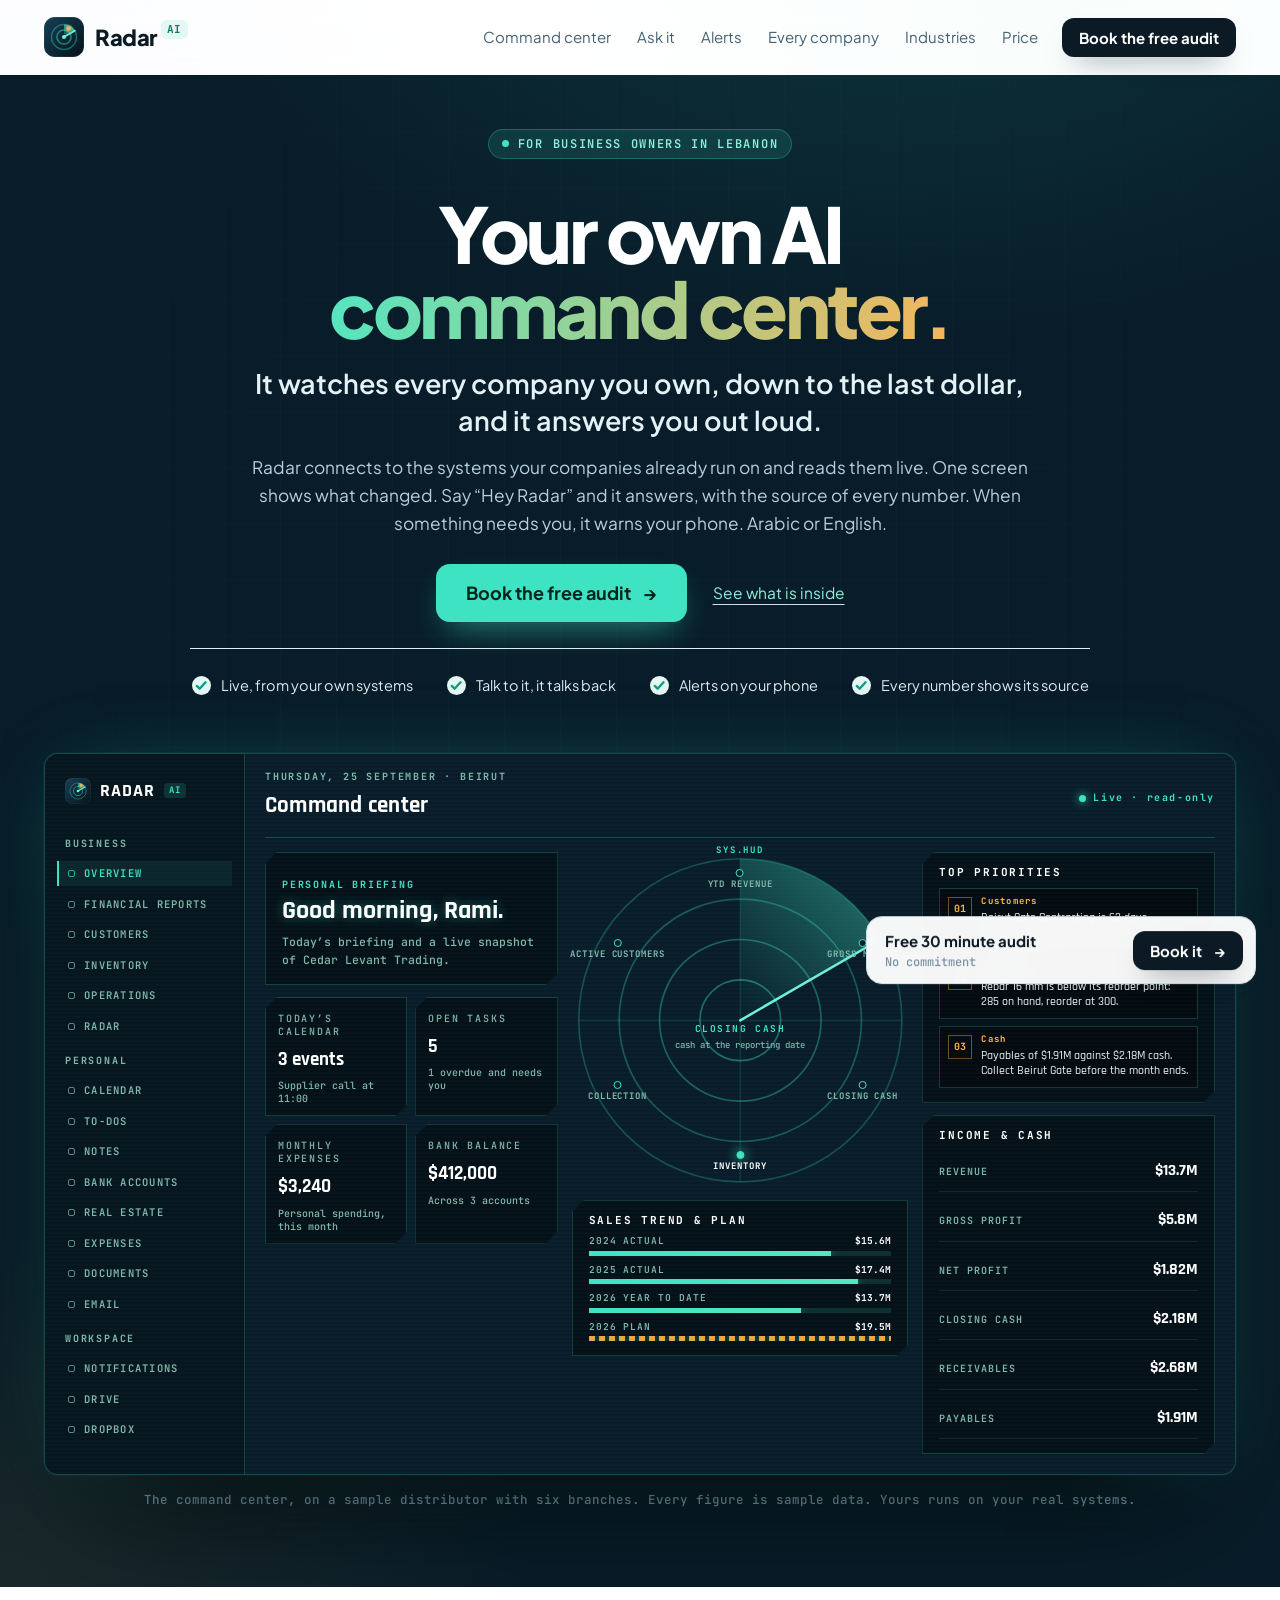
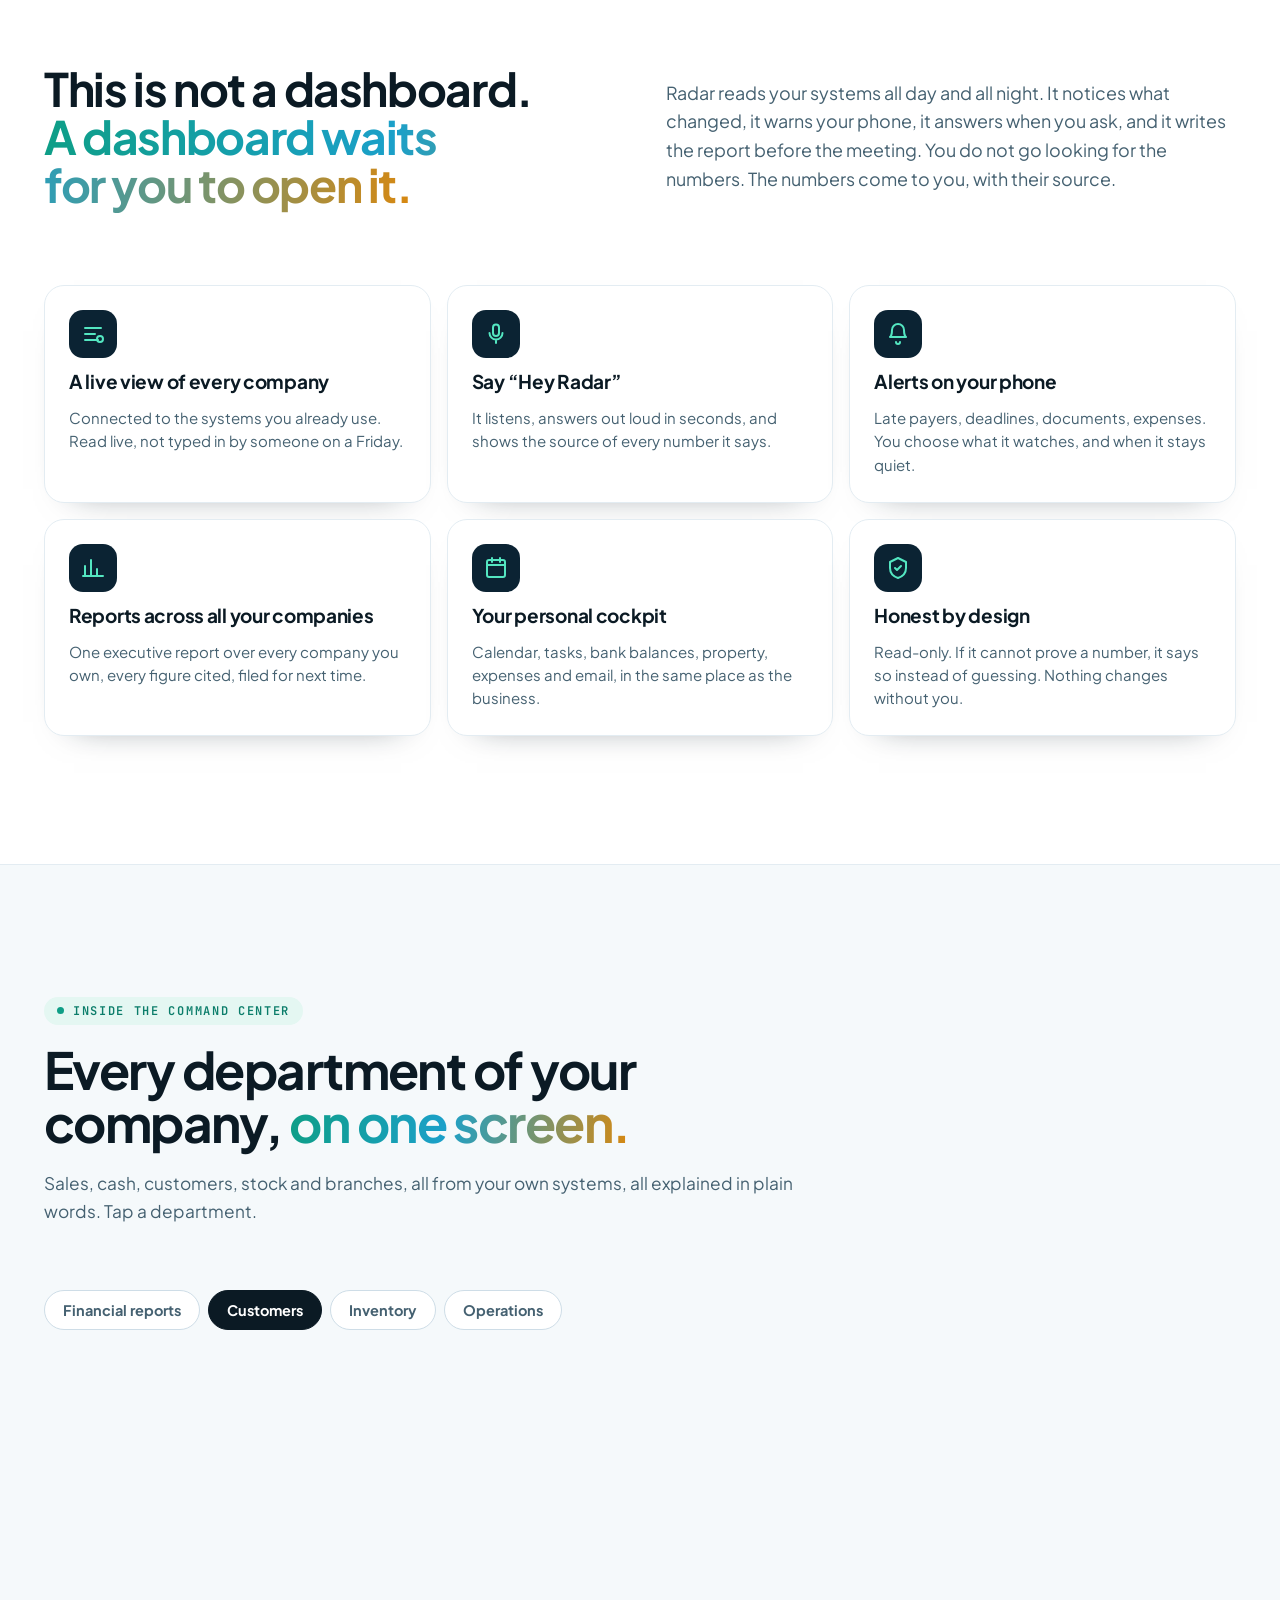
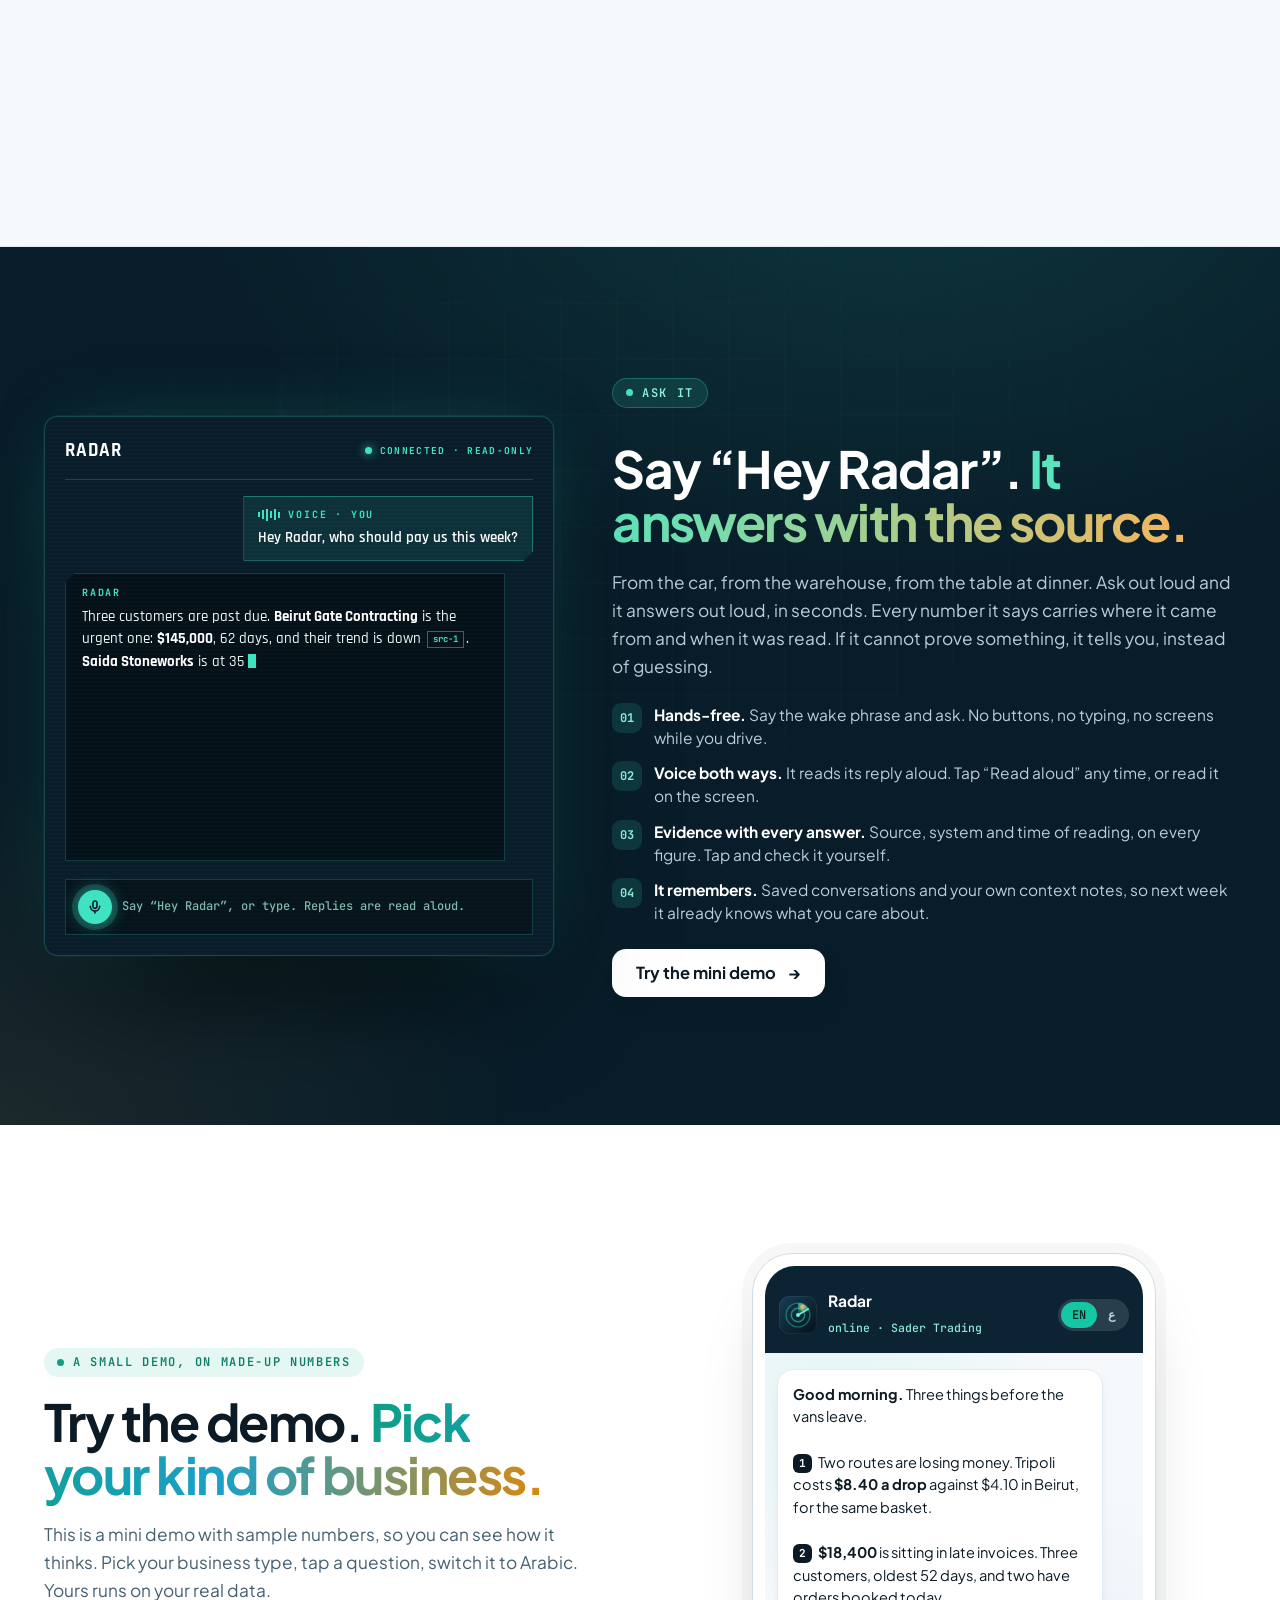
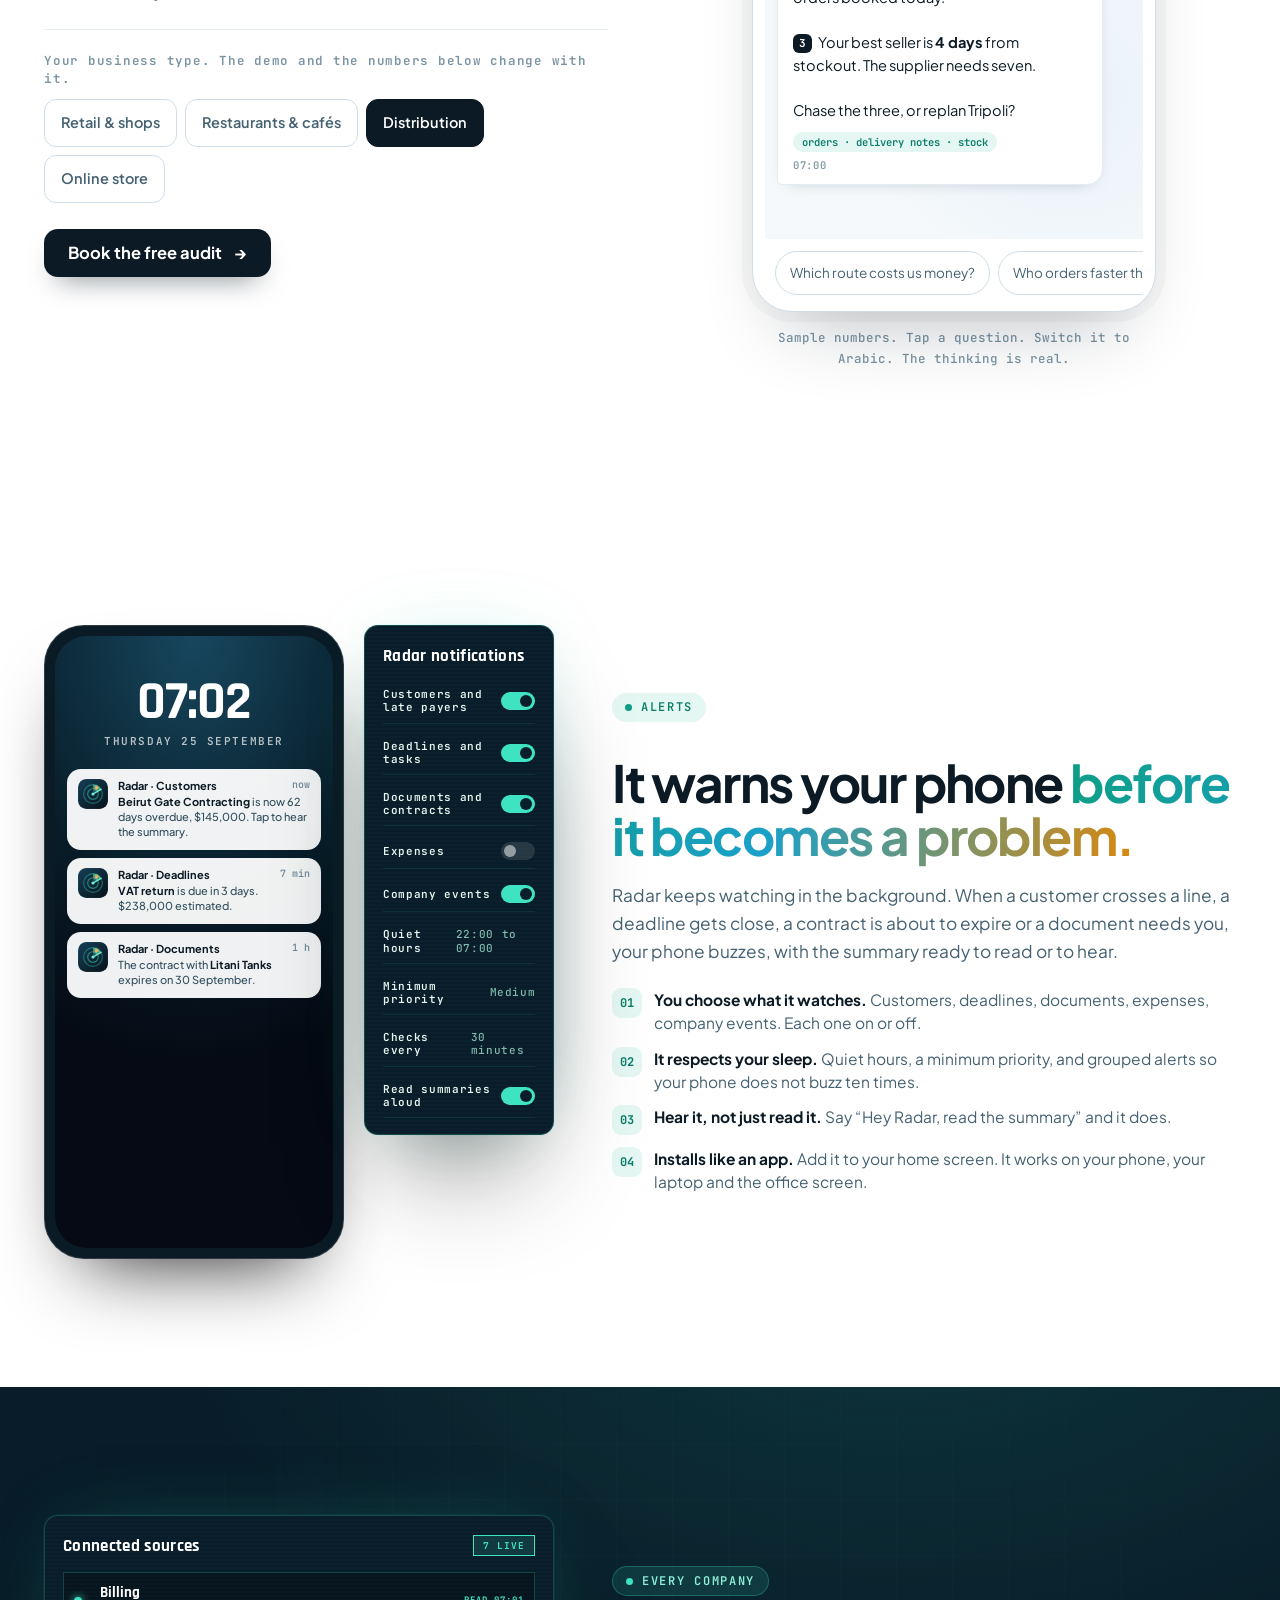
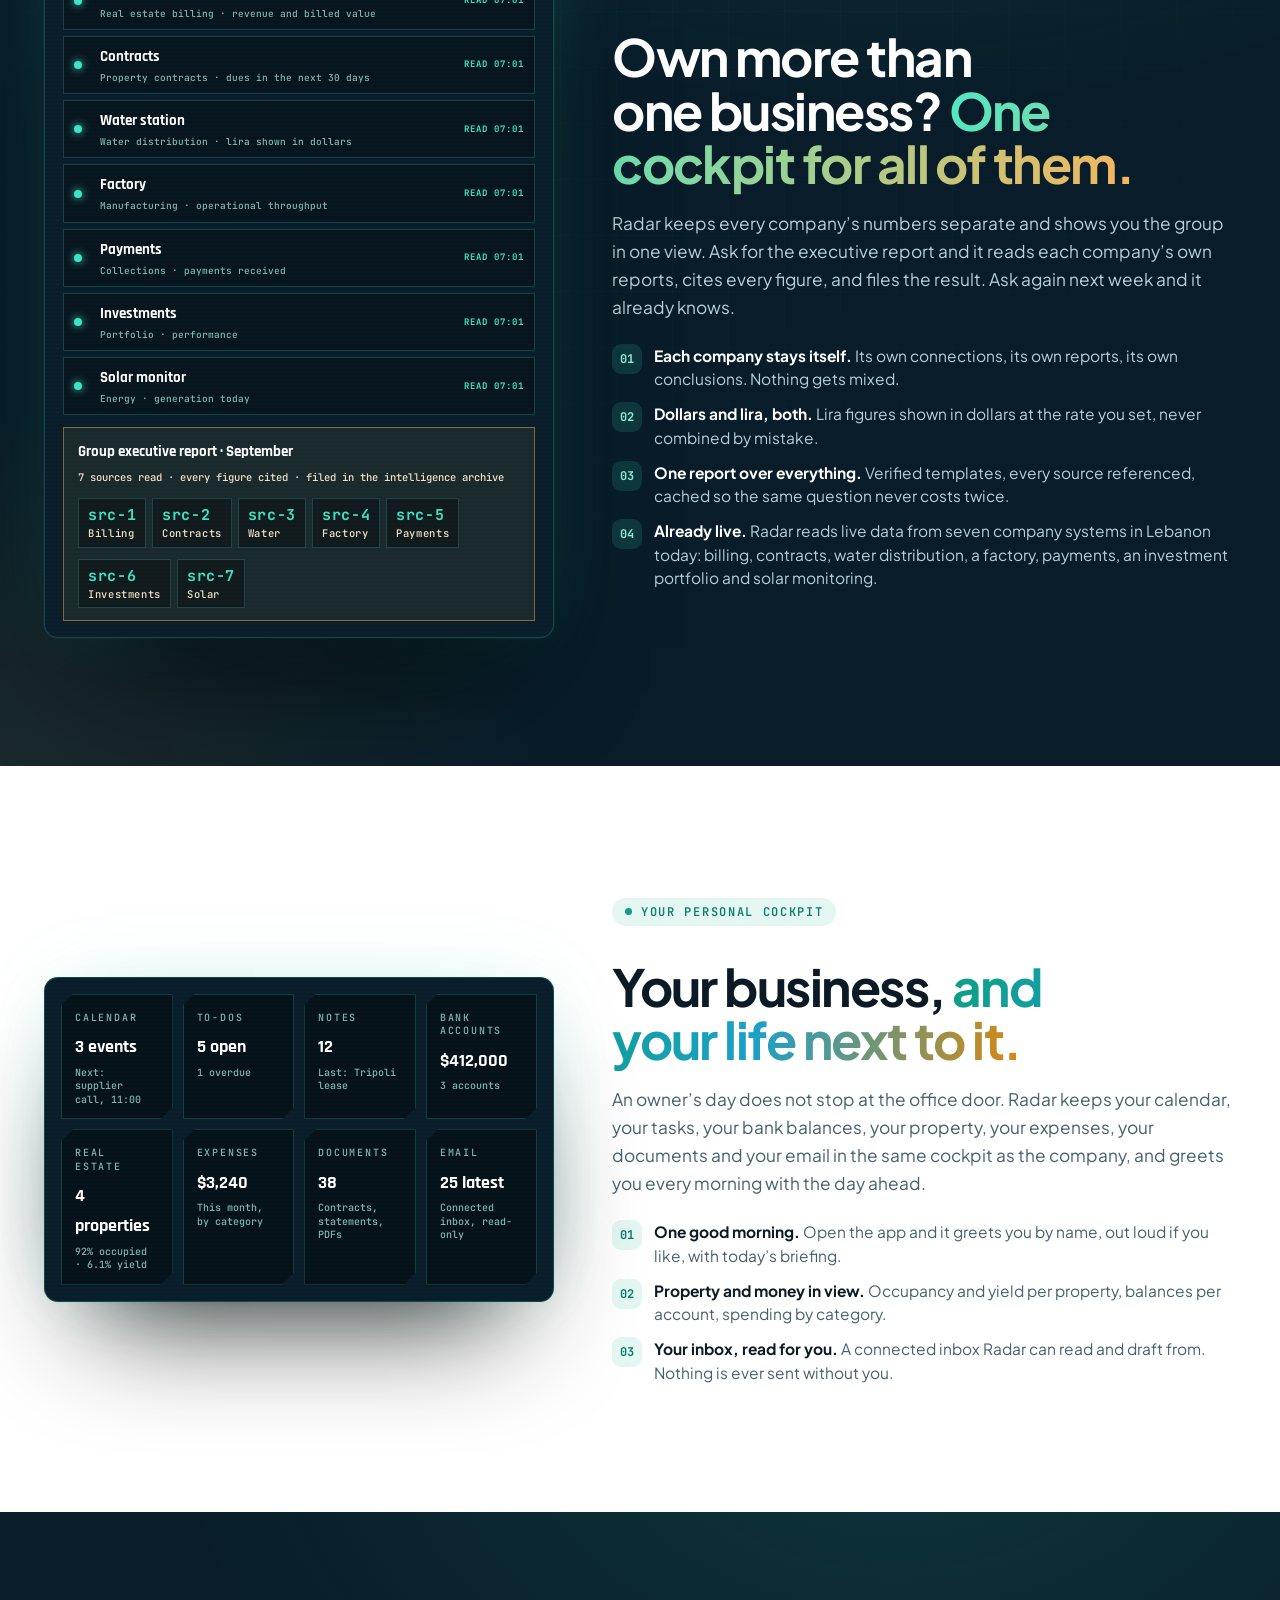
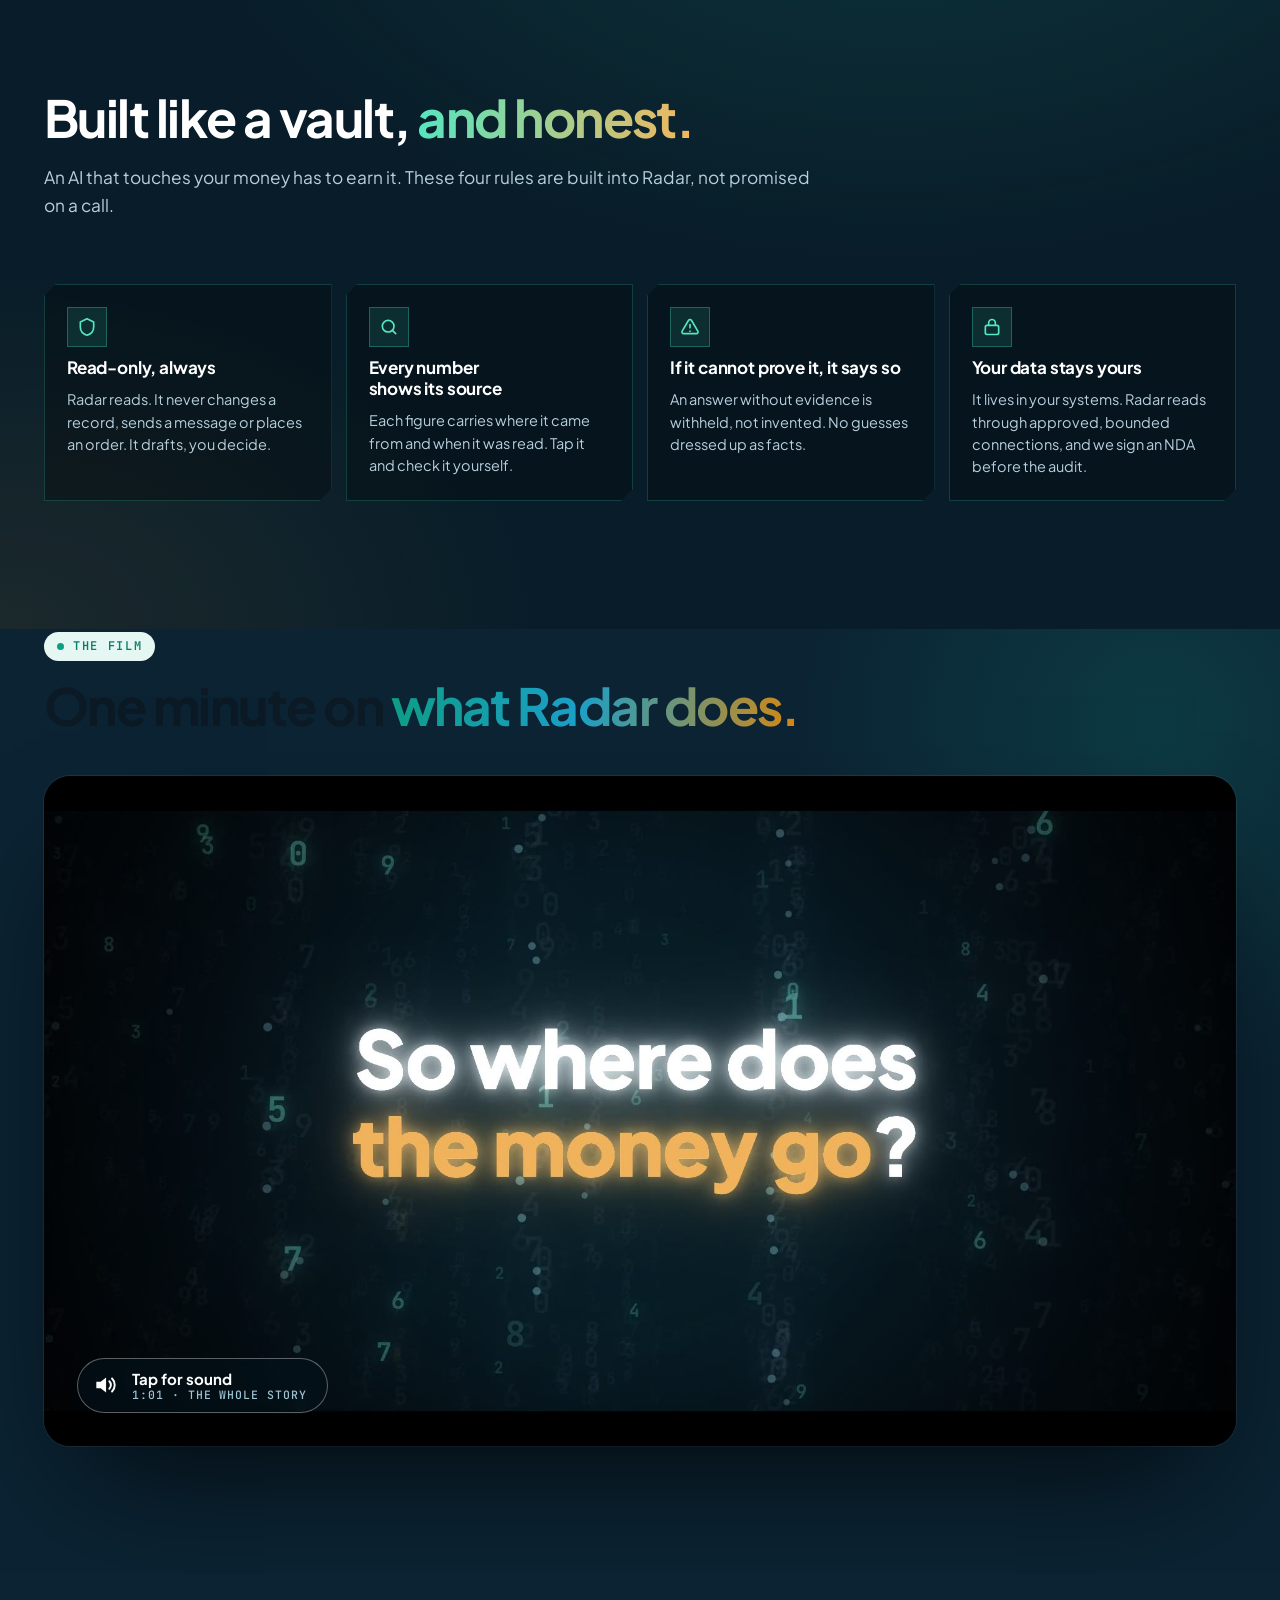
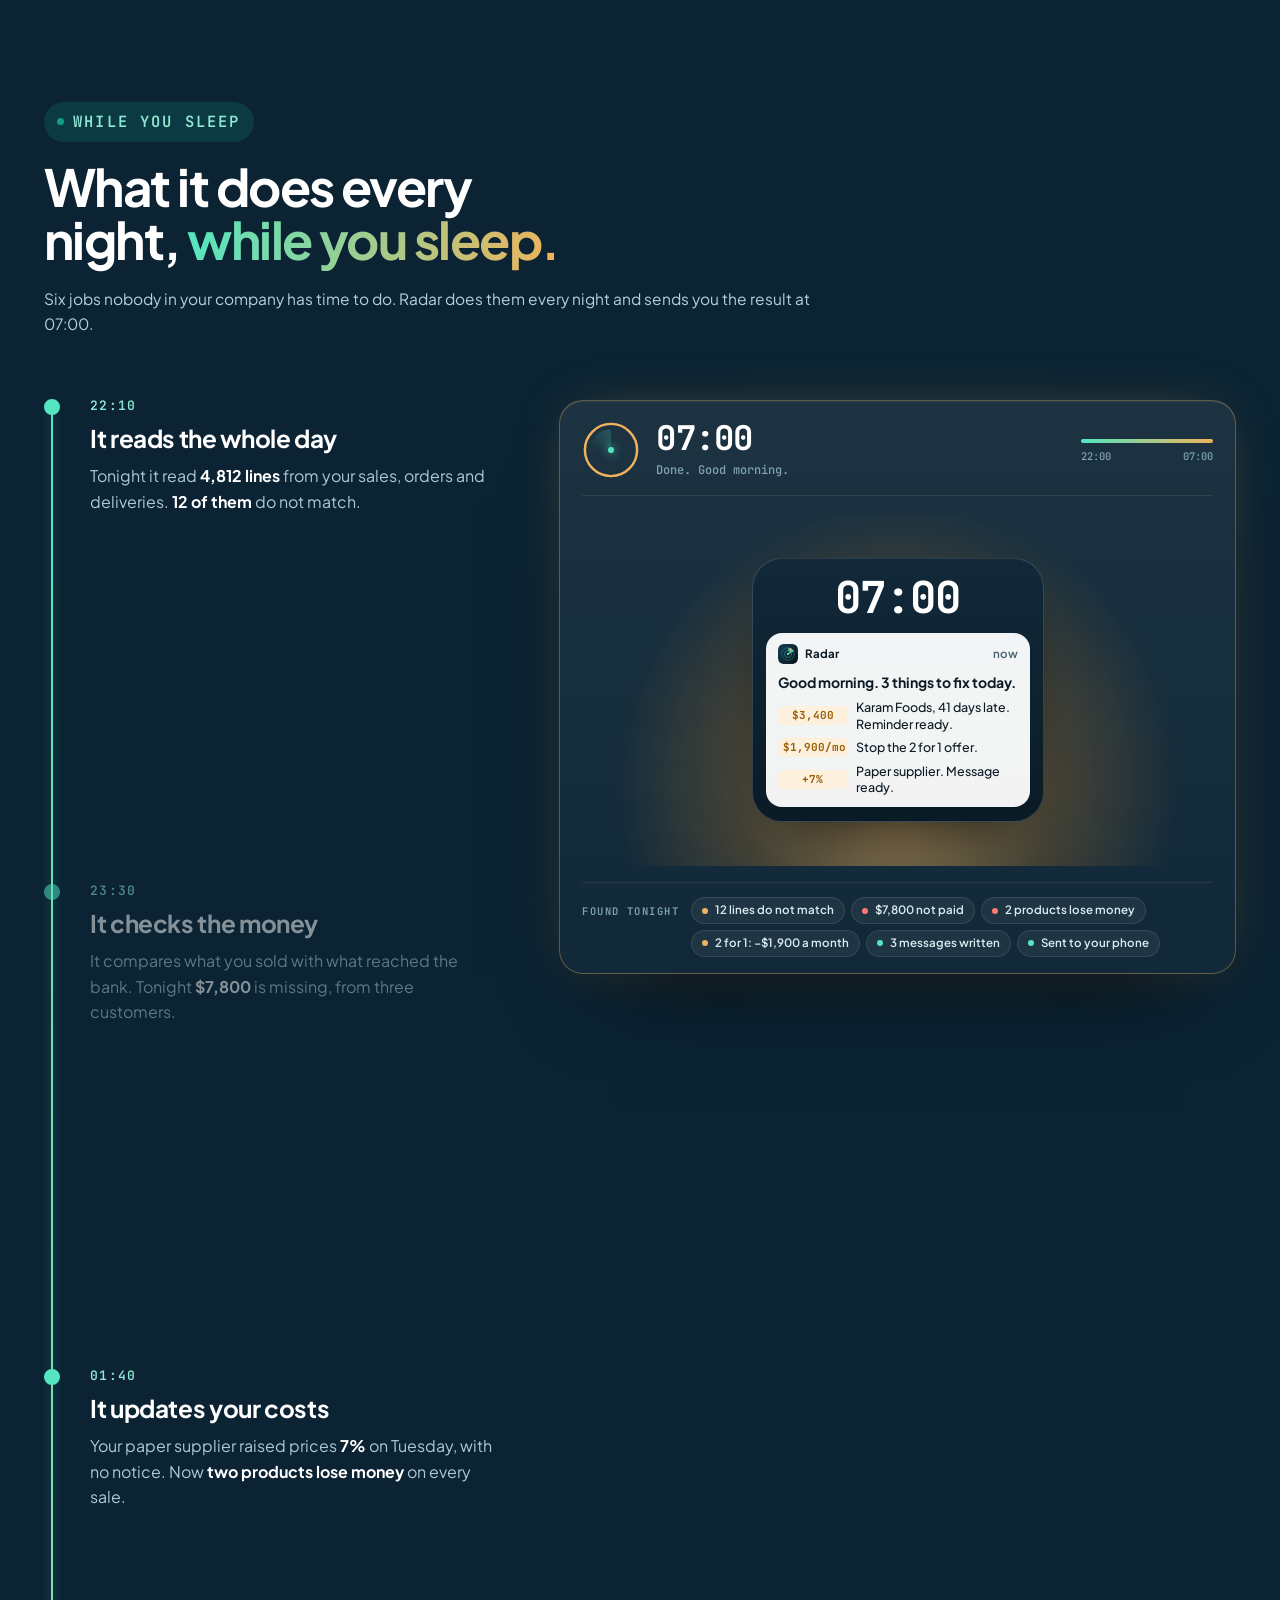
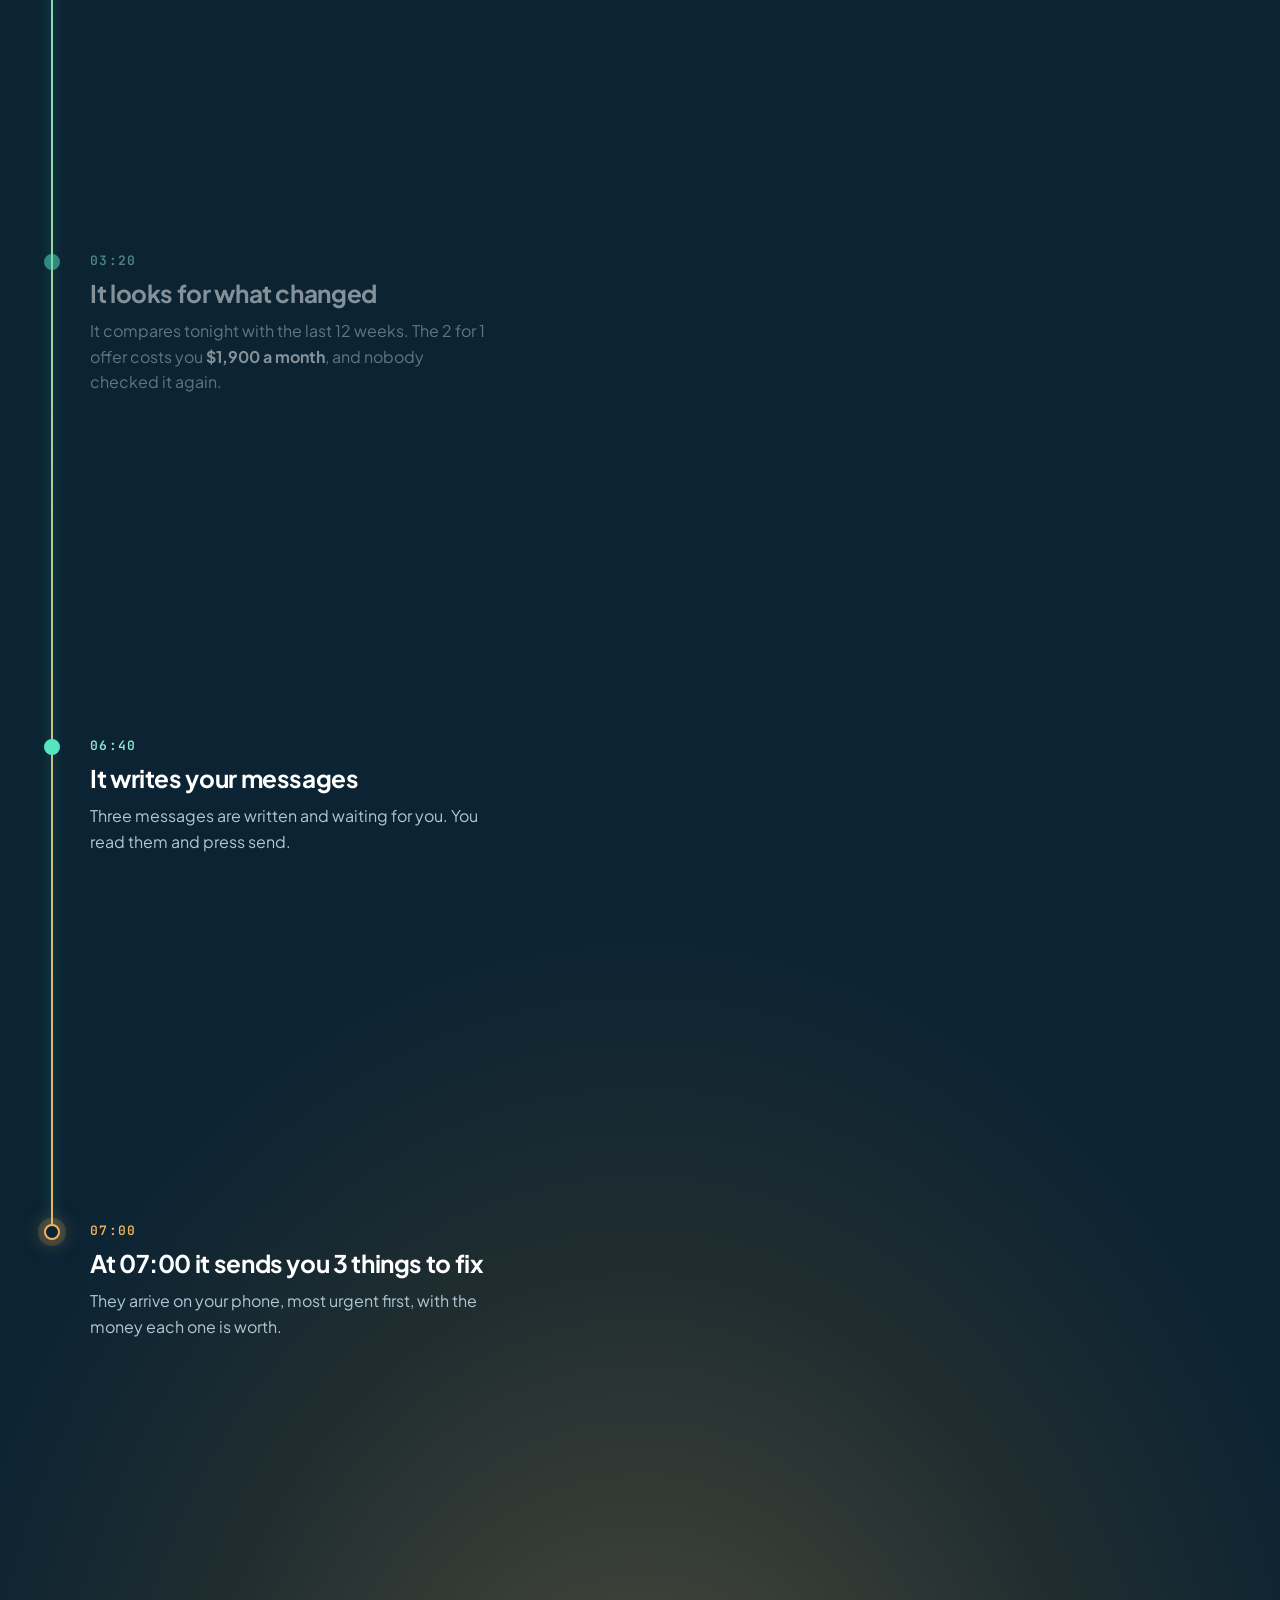
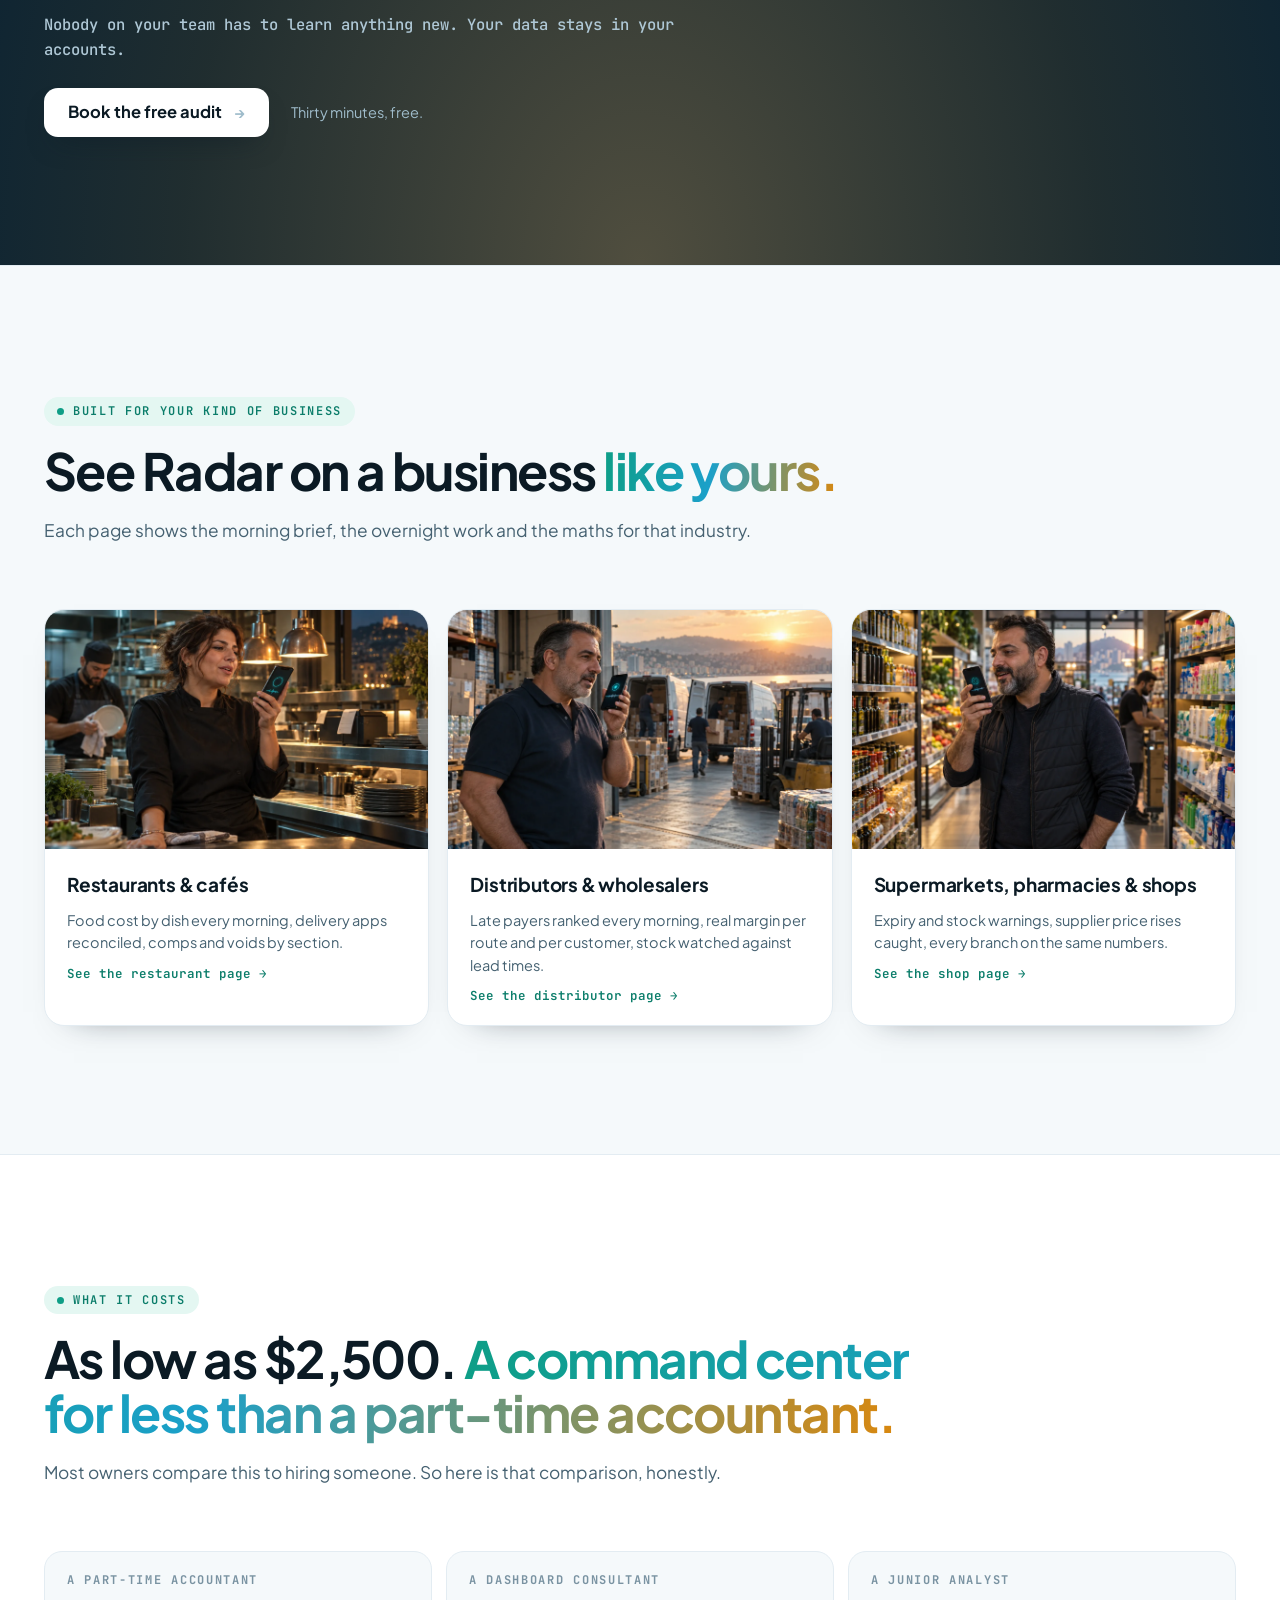
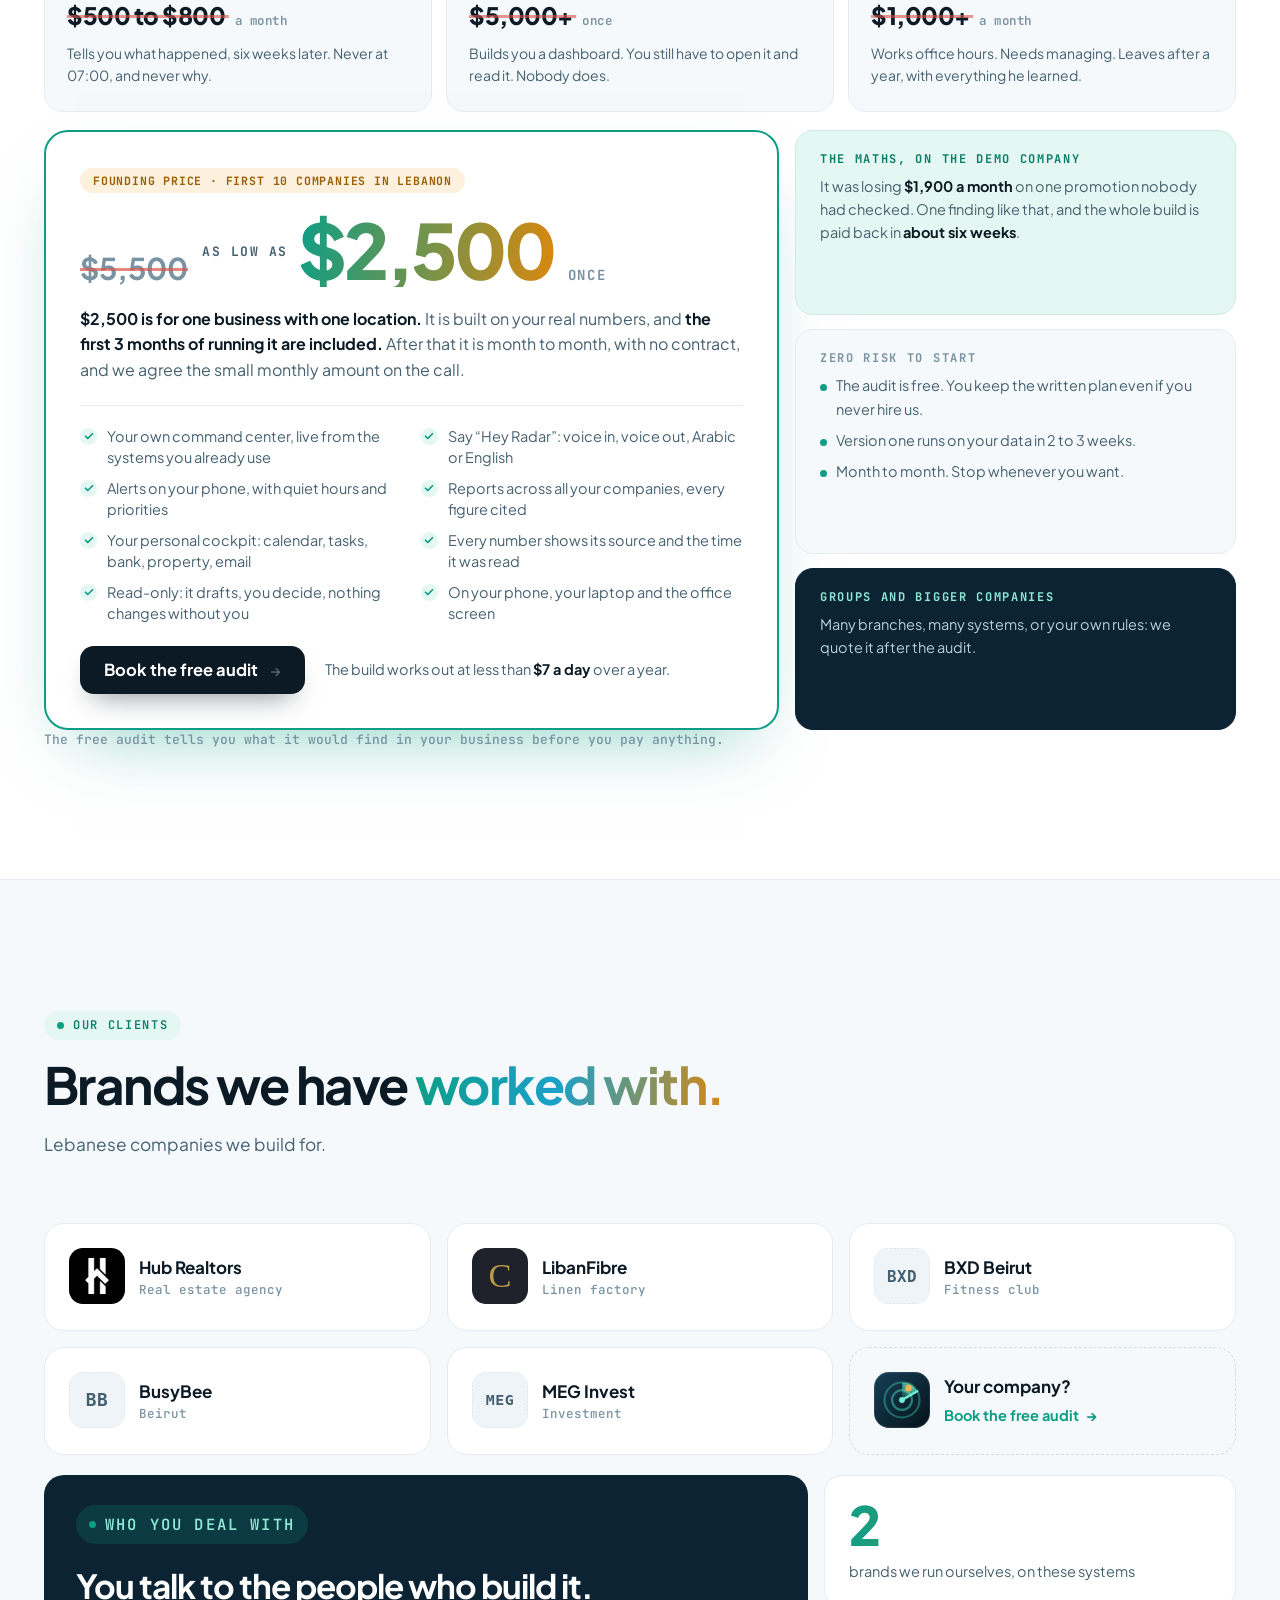
==== commit f14b4fc8: "Update site Co-Authored-By: Claude Opus 5.5 <noreply@anthropic.com>" ====
--- a/index.html
+++ b/index.html
@@ -3,12 +3,12 @@
 <head>
 <meta charset="utf-8">
 <meta name="viewport" content="width=device-width, initial-scale=1, viewport-fit=cover">
-<title>Radar AI · Busy all month. So where is the money?</title>
-<meta name="description" content="Radar gives your company its own AI intelligence officer. It follows everything in your business and tells you what to do next, in Arabic or English. Built for companies in Lebanon. Free 30-minute audit.">
-<meta name="theme-color" content="#FFFFFF">
+<title>Radar AI · Your own AI command center, for companies in Lebanon</title>
+<meta name="description" content="Radar gives your company its own AI command center. It reads your systems live, answers you out loud with the source of every number, warns your phone, and reports across all your companies. Built in Lebanon. Free 30-minute audit.">
+<meta name="theme-color" content="#081d29">
 <meta property="og:type" content="website">
-<meta property="og:title" content="Your company's own AI intelligence officer">
-<meta property="og:description" content="Radar gives your company its own AI intelligence officer. It follows everything in your business and tells you what to do next, in Arabic or English. Built for companies in Lebanon. Free 30-minute audit.">
+<meta property="og:title" content="Your own AI command center">
+<meta property="og:description" content="Radar reads your systems live, answers you out loud with the source of every number, warns your phone, and reports across all your companies. Built in Lebanon. Free 30-minute audit.">
 <meta property="og:image" content="https://radar-eyes.com/img/share-card.jpg">
 <meta property="og:image:width" content="1200">
 <meta property="og:image:height" content="630">
@@ -19,14 +19,14 @@
 <link rel="icon" href="data:image/svg+xml,%3Csvg xmlns=%22http://www.w3.org/2000/svg%22 viewBox=%220 0 48 48%22 width=%2248%22 height=%2248%22%3E %3Cdefs%3E  %3ClinearGradient id=%22rb%22 x1=%220%22 y1=%220%22 x2=%221%22 y2=%221%22%3E%3Cstop offset=%220%22 stop-color=%22%23153F57%22/%3E%3Cstop offset=%221%22 stop-color=%22%23061219%22/%3E%3C/linearGradient%3E  %3ClinearGradient id=%22rs%22 x1=%220%22 y1=%221%22 x2=%22.7%22 y2=%220%22%3E%3Cstop offset=%220%22 stop-color=%22%233FE0BE%22 stop-opacity=%22.05%22/%3E%3Cstop offset=%221%22 stop-color=%22%233FE0BE%22 stop-opacity=%22.95%22/%3E%3C/linearGradient%3E  %3CradialGradient id=%22rg%22 cx=%22.5%22 cy=%22.5%22 r=%22.5%22%3E%3Cstop offset=%220%22 stop-color=%22%23F0B25A%22 stop-opacity=%22.55%22/%3E%3Cstop offset=%221%22 stop-color=%22%23F0B25A%22 stop-opacity=%220%22/%3E%3C/radialGradient%3E %3C/defs%3E %3Crect width=%2248%22 height=%2248%22 rx=%2213%22 fill=%22url%28%23rb%29%22/%3E %3Crect x=%22.5%22 y=%22.5%22 width=%2247%22 height=%2247%22 rx=%2212.5%22 fill=%22none%22 stroke=%22%23fff%22 stroke-opacity=%22.09%22/%3E %3Ccircle cx=%2224%22 cy=%2224%22 r=%2215%22 fill=%22none%22 stroke=%22%233FE0BE%22 stroke-opacity=%22.38%22 stroke-width=%221.8%22/%3E %3Ccircle cx=%2224%22 cy=%2224%22 r=%228.5%22 fill=%22none%22 stroke=%22%233FE0BE%22 stroke-opacity=%22.5%22 stroke-width=%221.8%22/%3E %3Cpath d=%22M24 24 L24 9 A15 15 0 0 1 36.99 16.5 Z%22 fill=%22url%28%23rs%29%22/%3E %3Cpath d=%22M24 24 L36.99 16.5%22 stroke=%22%236FF0D4%22 stroke-width=%222.2%22 stroke-linecap=%22round%22/%3E %3Ccircle cx=%2224%22 cy=%2224%22 r=%222.5%22 fill=%22%236FF0D4%22/%3E %3Ccircle cx=%2229.6%22 cy=%2213.9%22 r=%226%22 fill=%22url%28%23rg%29%22/%3E %3Ccircle cx=%2229.6%22 cy=%2213.9%22 r=%222.7%22 fill=%22%23F0B25A%22/%3E%3C/svg%3E">
 <link rel="preconnect" href="https://fonts.googleapis.com">
 <link rel="preconnect" href="https://fonts.gstatic.com" crossorigin>
-<link rel="stylesheet" href="https://fonts.googleapis.com/css2?family=IBM+Plex+Sans+Arabic:wght@400;500;600&family=JetBrains+Mono:wght@400;500&family=Plus+Jakarta+Sans:wght@400;500;600;700;800&display=swap">
+<link rel="stylesheet" href="https://fonts.googleapis.com/css2?family=IBM+Plex+Sans+Arabic:wght@400;500;600&family=JetBrains+Mono:wght@400;500&family=Rajdhani:wght@500;600;700&family=Plus+Jakarta+Sans:wght@400;500;600;700;800&display=swap">
 <link rel="stylesheet" href="styles.css">
 <link rel="stylesheet" href="niche.css">
+<link rel="stylesheet" href="cc.css">
 </head>
 <body data-page="home">
 <noscript><img height="1" width="1" style="display:none" alt="" src="https://www.facebook.com/tr?id=1576308963443590&amp;ev=PageView&amp;noscript=1"></noscript>
 
-<!-- illustration sprite. Drawn here, used with <svg class="ill"><use href="#i-..."/></svg> -->
 <svg width="0" height="0" style="position:absolute" aria-hidden="true" focusable="false">
   <defs>
     <linearGradient id="rmBg" x1="0" y1="0" x2="1" y2="1"><stop offset="0" stop-color="#153F57"/><stop offset="1" stop-color="#061219"/></linearGradient>
@@ -136,7 +136,6 @@
     </symbol>
   </defs>
 </svg>
-
 <div class="glow" aria-hidden="true"></div>
 
 <header class="nav">
@@ -146,93 +145,248 @@
       <span class="brand__name">Radar<i class="brand__ai">AI</i></span>
     </a>
     <nav class="nav__links">
-      <a href="#see">See it work</a>
-      <a href="#app">The app</a>
-      <a href="#night">While you sleep</a>
+      <a href="#dept">Command center</a>
+      <a href="#ask">Ask it</a>
+      <a href="#alerts">Alerts</a>
+      <a href="#companies">Every company</a>
+      <a href="#industries">Industries</a>
       <a href="#pricing">Price</a>
-      <a href="#proof">Who we are</a>
-      <a href="#industries">Your industry</a>
     </nav>
     <a class="btn btn--sm" href="#audit">Book the free audit</a>
   </div>
 </header>
 
 <main id="top">
-  <!-- HERO -->
-  <section class="hero hero--v2">
+  <section class="hero hero--cc dk">
+    <div class="grid-lines" aria-hidden="true"></div>
     <div class="wrap">
       <div class="hero__top">
-        <p class="kicker rv">For companies in Lebanon</p>
-        <h1 class="rv">Busy all month. <em>So where is the money?</em></h1>
-        <p class="lead rv">Radar is an AI system for your business, with its own app on your phone. Every night it reads your sales, your invoices and your bank. At 07:00 it tells you what to fix. Ask it anything, out loud or by text, in Arabic or English.</p>
+        <p class="kicker rv">For business owners in Lebanon</p>
+        <h1 class="rv">Your own AI <em>command center.</em></h1>
+        <p class="hero__big rv">It watches every company you own, down to the last dollar, and it answers you out loud.</p>
+        <p class="lead rv">Radar connects to the systems your companies already run on and reads them live. One screen shows what changed. Say &ldquo;Hey Radar&rdquo; and it answers, with the source of every number. When something needs you, it warns your phone. Arabic or English.</p>
         <div class="cta-row rv">
-          <a class="btn" href="#audit">Book the free audit <span class="arr" aria-hidden="true">→</span></a>
-          <a class="tlink" href="#see">See it on your business</a>
-        </div>
-      </div>
-      <figure class="player player--hero rv" id="player">
-        <video id="filmVid" class="player__v" poster="film/poster.jpg" autoplay muted loop playsinline preload="metadata"
-               aria-label="What Radar does for your business, the film">
-          <source src="film/radar-film.mp4" type="video/mp4" media="(min-width: 800px)">
-          <source src="film/radar-film-720.mp4" type="video/mp4">
-        </video>
-        <button class="player__sound" id="filmSound" type="button" aria-label="Play the film with sound">
-          <svg viewBox="0 0 24 24" aria-hidden="true"><path d="M4 9v6h4l5 4V5L8 9H4z" fill="currentColor"/><path d="M16 8.5a5 5 0 0 1 0 7M18.5 6a8.5 8.5 0 0 1 0 12" stroke="currentColor" stroke-width="1.8" fill="none" stroke-linecap="round"/></svg>
-          <span>Tap for sound<i>1:01 · the whole story</i></span>
-        </button>
-      </figure>
-      <ul class="ticks ticks--row rv">
-        <li>Answers you in seconds</li>
-        <li>Arabic or English</li>
-        <li>Works with your systems</li>
-        <li>Running in 2 weeks</li>
-      </ul>
-    </div>
-  </section>
-
-  <!-- LAST NIGHT IT FOUND -->
-  <section class="found" id="found">
+          <a class="btn btn--big" href="#audit">Book the free audit <span class="arr" aria-hidden="true">→</span></a>
+          <a class="tlink" href="#dept">See what is inside</a>
+        </div>
+        <ul class="ticks ticks--row rv">
+          <li>Live, from your own systems</li>
+          <li>Talk to it, it talks back</li>
+          <li>Alerts on your phone</li>
+          <li>Every number shows its source</li>
+        </ul>
+      </div>
+
+      <div class="cc-wrap rv">
+        <div class="hud cc" aria-label="The Radar command center, on sample numbers">
+          <div class="hud-scan" aria-hidden="true"></div>
+          <aside class="cc-side" aria-hidden="true">
+            <div class="cc-brand"><svg viewBox="0 0 48 48"><use href="#radar-mark"/></svg>RADAR<i>AI</i></div>
+            <span class="hud-lab">Business</span><a class="on"><i></i>Overview</a><a class=""><i></i>Financial reports</a><a class=""><i></i>Customers</a><a class=""><i></i>Inventory</a><a class=""><i></i>Operations</a><a class=""><i></i>Radar</a>
+            <span class="hud-lab">Personal</span><a class=""><i></i>Calendar</a><a class=""><i></i>To-dos</a><a class=""><i></i>Notes</a><a class=""><i></i>Bank accounts</a><a class=""><i></i>Real estate</a><a class=""><i></i>Expenses</a><a class=""><i></i>Documents</a><a class=""><i></i>Email</a>
+            <span class="hud-lab">Workspace</span><a class=""><i></i>Notifications</a><a class=""><i></i>Drive</a><a class=""><i></i>Dropbox</a>
+          </aside>
+          <div class="cc-main">
+            <div class="cc-head">
+              <div><span class="hud-lab">Thursday, 25 September &middot; Beirut</span><b>Command center</b></div>
+              <span class="live">Live &middot; read-only</span>
+            </div>
+            <div class="cc-col">
+              <div class="hud-card cc-greet"><span class="hud-lab hud-lab--mint">Personal briefing</span><b class="hud-glow">Good morning, Rami.</b><p>Today&rsquo;s briefing and a live snapshot of Cedar Levant Trading.</p></div>
+              <div class="cc-brief">
+                <div class="hud-card"><span class="hud-lab">Today&rsquo;s calendar</span><b>3 events</b><span>Supplier call at 11:00</span></div>
+                <div class="hud-card"><span class="hud-lab">Open tasks</span><b>5</b><span>1 overdue and needs you</span></div>
+                <div class="hud-card"><span class="hud-lab">Monthly expenses</span><b>$3,240</b><span>Personal spending, this month</span></div>
+                <div class="hud-card"><span class="hud-lab">Bank balance</span><b>$412,000</b><span>Across 3 accounts</span></div>
+              </div>
+            </div>
+            <div class="cc-col">
+              <div class="cc-core" aria-hidden="true">
+                <span class="cc-hud-tag">SYS.HUD</span>
+                <svg viewBox="0 0 200 200"><defs><linearGradient id="ccsw" x1="0" y1="1" x2="1" y2="0"><stop offset="0" stop-color="#3DE3C3" stop-opacity="0"/><stop offset="1" stop-color="#3DE3C3" stop-opacity=".45"/></linearGradient></defs>
+                  <circle class="ring" cx="100" cy="100" r="96" opacity=".25"/><circle class="ring" cx="100" cy="100" r="72" opacity=".3"/><circle class="ring" cx="100" cy="100" r="48" opacity=".35"/><circle class="ring" cx="100" cy="100" r="24" opacity=".4"/>
+                  <path d="M100 4V196M4 100H196" stroke="#3DE3C3" stroke-opacity=".12" stroke-width="1"/>
+                  <g class="sweep"><path d="M100 100 L100 4 A96 96 0 0 1 183 52 Z" fill="url(#ccsw)"/><path d="M100 100 L183 52" stroke="#6FF0D4" stroke-width="1.5" stroke-linecap="round"/></g>
+                </svg>
+                <span class="cc-node" style="left:50.0%;top:8.0%" data-label="YTD revenue" data-value="$13.7M" data-detail="sales from 1 Jan to 23 Sep"><i></i>YTD revenue</span><span class="cc-node" style="left:86.4%;top:29.0%" data-label="Gross margin" data-value="42.3%" data-detail="gross profit as a share of sales"><i></i>Gross margin</span><span class="cc-node" style="left:86.4%;top:71.0%" data-label="Closing cash" data-value="$2.18M" data-detail="cash at the reporting date"><i></i>Closing cash</span><span class="cc-node" style="left:50.0%;top:92.0%" data-label="Inventory" data-value="$3.10M" data-detail="value of goods held today"><i></i>Inventory</span><span class="cc-node" style="left:13.6%;top:71.0%" data-label="Collection" data-value="42 days" data-detail="average days to get paid"><i></i>Collection</span><span class="cc-node" style="left:13.6%;top:29.0%" data-label="Active customers" data-value="184" data-detail="customers with activity this month"><i></i>Active customers</span>
+                <div class="cx"><b>$13.7M</b><span>YTD revenue</span><i>sales from 1 Jan to 23 Sep</i></div>
+              </div>
+              <div class="hud-card cc-list"><h4>Sales trend &amp; plan</h4>
+                <div class="cc-bars">
+                  <div><span>2024 actual<b>$15.6M</b></span><i style="--w:80%"></i></div>
+                  <div><span>2025 actual<b>$17.4M</b></span><i style="--w:89%"></i></div>
+                  <div><span>2026 year to date<b>$13.7M</b></span><i style="--w:70%"></i></div>
+                  <div class="plan"><span>2026 plan<b>$19.5M</b></span><i style="--w:100%"></i></div>
+                </div>
+              </div>
+            </div>
+            <div class="cc-col">
+              <div class="hud-card cc-list"><h4>Top priorities</h4>
+                <div class="cc-pri">
+                  <div><i>01</i><div><b>Customers</b><span>Beirut Gate Contracting is 62 days overdue, $145,000, and their trend is down.</span></div></div>
+                  <div><i>02</i><div><b>Inventory</b><span>Rebar 16 mm is below its reorder point: 285 on hand, reorder at 300.</span></div></div>
+                  <div><i>03</i><div><b>Cash</b><span>Payables of $1.91M against $2.18M cash. Collect Beirut Gate before the month ends.</span></div></div>
+                </div>
+              </div>
+              <div class="hud-card cc-list"><h4>Income &amp; cash</h4>
+                <div class="cc-kpis">
+                  <div><span>Revenue</span><b>$13.7M</b></div>
+                  <div><span>Gross profit</span><b>$5.8M</b></div>
+                  <div><span>Net profit</span><b>$1.82M</b></div>
+                  <div><span>Closing cash</span><b>$2.18M</b></div>
+                  <div><span>Receivables</span><b>$2.68M</b></div>
+                  <div><span>Payables</span><b>$1.91M</b></div>
+                </div>
+              </div>
+            </div>
+          </div>
+        </div>
+        <p class="cc-note">The command center, on a sample distributor with six branches. Every figure is sample data. Yours runs on your real systems.</p>
+      </div>
+    </div>
+  </section>
+  <section class="notdash">
+    <div class="wrap notdash__in">
+      <h2 class="rv">This is not a dashboard. <em>A dashboard waits for you to open it.</em></h2>
+      <div class="rv">
+        <p>Radar reads your systems all day and all night. It notices what changed, it warns your phone, it answers when you ask, and it writes the report before the meeting. You do not go looking for the numbers. The numbers come to you, with their source.</p>
+      </div>
+    </div>
+  </section>
+  <section class="pillars">
+    <div class="wrap pillars__grid"><div class="pillar rv"><span class="pillar__ic"><svg viewBox="0 0 24 24" aria-hidden="true"><path d="M4 6h16M4 12h10M4 18h13" stroke="currentColor" stroke-width="2" stroke-linecap="round"/><circle cx="19" cy="17" r="3" fill="none" stroke="currentColor" stroke-width="2"/></svg></span><h3>A live view of every company</h3><p>Connected to the systems you already use. Read live, not typed in by someone on a Friday.</p></div><div class="pillar rv"><span class="pillar__ic"><svg viewBox="0 0 24 24" aria-hidden="true"><rect x="9" y="2.5" width="6" height="11.5" rx="3" fill="none" stroke="currentColor" stroke-width="2"/><path d="M5.5 11a6.5 6.5 0 0 0 13 0M12 17.5V21" stroke="currentColor" stroke-width="2" fill="none" stroke-linecap="round"/></svg></span><h3>Say &ldquo;Hey Radar&rdquo;</h3><p>It listens, answers out loud in seconds, and shows the source of every number it says.</p></div><div class="pillar rv"><span class="pillar__ic"><svg viewBox="0 0 24 24" aria-hidden="true"><path d="M6 8a6 6 0 0 1 12 0c0 6 2 7 2 7H4s2-1 2-7M10 20a2 2 0 0 0 4 0" fill="none" stroke="currentColor" stroke-width="2" stroke-linecap="round" stroke-linejoin="round"/></svg></span><h3>Alerts on your phone</h3><p>Late payers, deadlines, documents, expenses. You choose what it watches, and when it stays quiet.</p></div><div class="pillar rv"><span class="pillar__ic"><svg viewBox="0 0 24 24" aria-hidden="true"><path d="M4 20V10M10 20V4M16 20v-7M22 20H2" stroke="currentColor" stroke-width="2" stroke-linecap="round"/></svg></span><h3>Reports across all your companies</h3><p>One executive report over every company you own, every figure cited, filed for next time.</p></div><div class="pillar rv"><span class="pillar__ic"><svg viewBox="0 0 24 24" aria-hidden="true"><rect x="3" y="4" width="18" height="17" rx="2" fill="none" stroke="currentColor" stroke-width="2"/><path d="M3 9h18M8 2v4M16 2v4" stroke="currentColor" stroke-width="2" stroke-linecap="round"/></svg></span><h3>Your personal cockpit</h3><p>Calendar, tasks, bank balances, property, expenses and email, in the same place as the business.</p></div><div class="pillar rv"><span class="pillar__ic"><svg viewBox="0 0 24 24" aria-hidden="true"><path d="M12 2l8 4v6c0 5-3.5 8.5-8 10-4.5-1.5-8-5-8-10V6z" fill="none" stroke="currentColor" stroke-width="2" stroke-linejoin="round"/><path d="M9 12l2 2 4-4" fill="none" stroke="currentColor" stroke-width="2" stroke-linecap="round" stroke-linejoin="round"/></svg></span><h3>Honest by design</h3><p>Read-only. If it cannot prove a number, it says so instead of guessing. Nothing changes without you.</p></div></div>
+  </section>
+  <section class="dept" id="dept">
     <div class="wrap">
       <header class="head">
-        <p class="kicker rv">Example, on a sample company</p>
-        <h2 class="rv">An example: three problems <em>it found in one night.</em></h2>
+        <p class="kicker rv">Inside the command center</p>
+        <h2 class="rv">Every department of your company, <em>on one screen.</em></h2>
+        <p class="lead rv">Sales, cash, customers, stock and branches, all from your own systems, all explained in plain words. Tap a department.</p>
       </header>
-      <div class="found__grid">
-        <div class="found__card rv"><i>Margin leak</i><b>$1,900</b><span>a month, from one promotion nobody re-checked</span></div>
-        <div class="found__card found__card--bad rv"><i>Supplier moved</i><b>+7%</b><span>on Tuesday’s invoice. No notice. Nobody caught it.</span></div>
-        <div class="found__card found__card--bad rv"><i>Cash at risk</i><b>41 days</b><span>one customer, with another order booked for tomorrow</span></div>
-      </div>
-      <p class="note rv">Sample numbers. On your business it works on your real numbers, every night.</p>
-    </div>
-  </section>
-
-  <!-- SEE IT ON YOUR BUSINESS -->
-  <!-- YOUR INDUSTRY -->
-  <section class="industries" id="industries">
-    <div class="wrap">
-      <header class="head">
-        <p class="kicker rv">Built for your kind of business</p>
-        <h2 class="rv">See Radar on a business <em>like yours.</em></h2>
-        <p class="lead rv">Each page shows the morning brief, the overnight work and the maths for that industry.</p>
-      </header>
-      <div class="industries__grid">
-        <a class="ind rv" href="restaurants.html">
-          <span class="ind__img"><img src="img/n-resto.webp" alt="A restaurant owner at the kitchen pass, talking to Radar" width="1600" height="1067" loading="lazy"></span>
-          <span class="ind__body"><b>Restaurants &amp; cafés</b><p>Food cost by dish every morning, delivery apps reconciled, comps and voids by section.</p><span class="ind__go">See the restaurant page →</span></span>
-        </a>
-        <a class="ind rv" href="distributors.html">
-          <span class="ind__img"><img src="img/n-dist.webp" alt="A distributor at his warehouse door, talking to Radar while the vans load" width="1600" height="1067" loading="lazy"></span>
-          <span class="ind__body"><b>Distributors &amp; wholesalers</b><p>Late payers ranked every morning, real margin per route and per customer, stock watched against lead times.</p><span class="ind__go">See the distributor page →</span></span>
-        </a>
-        <a class="ind rv" href="retail.html">
-          <span class="ind__img"><img src="img/n-retail.webp" alt="A supermarket owner in the aisle, talking to Radar" width="1600" height="1067" loading="lazy"></span>
-          <span class="ind__body"><b>Supermarkets, pharmacies &amp; shops</b><p>Expiry and stock warnings, supplier price rises caught, every branch on the same numbers.</p><span class="ind__go">See the shop page →</span></span>
-        </a>
-      </div>
-    </div>
-  </section>
-
-  <section class="see" id="see">
+      <div class="dept__tabs rv" role="tablist">
+        <button class="dept__tab is-on" role="tab">Financial reports</button><button class="dept__tab" role="tab">Customers</button><button class="dept__tab" role="tab">Inventory</button><button class="dept__tab" role="tab">Operations</button>
+      </div>
+      <div class="dept__panel is-on rv">
+        <div class="hud hud--panel">
+          <div class="hud-top"><b>Financial reports</b><span class="hud-period"><span>Month</span><span>Previous</span><span class="on">Year to date</span></span></div>
+          <div class="hud-kpi">
+            <div class="hud-card"><span class="hud-lab">Sales</span><b>$13.7M</b><span>1 Jan to 23 Sep</span></div>
+            <div class="hud-card"><span class="hud-lab">Gross profit</span><b>$5.8M</b><span>42.3% margin</span></div>
+            <div class="hud-card"><span class="hud-lab">Net profit</span><b>$1.82M</b><span>13.3% of sales</span></div>
+            <div class="hud-card"><span class="hud-lab">Payroll</span><b>$738k</b><span>18 employees</span></div>
+            <div class="hud-card"><span class="hud-lab">Cash balance</span><b>$2.18M</b><span>at 23 Sep</span></div>
+            <div class="hud-card"><span class="hud-lab">Receivables</span><b>$2.68M</b><span>owed by customers</span></div>
+            <div class="hud-card"><span class="hud-lab">Payables</span><b>$1.91M</b><span>owed to suppliers</span></div>
+            <div class="hud-card"><span class="hud-lab">VAT payable</span><b>$238k</b><span>11% modelled</span></div>
+          </div>
+          <div class="hud-mean"><b>What this means</b>Net profit is what stays after every cost. $1.82M on $13.7M of sales is 13.3 cents on the dollar. Current ratio 1.84: you can cover your short-term bills almost twice over.</div>
+        </div>
+        <div class="dept__copy">
+          <h3>Your accounts, read live, explained in plain words.</h3>
+          <p>Sales, profit, cash, receivables, payables and VAT, in dollars and in lira, never mixed. Pick the month, the previous month or the year. Tap any line and Radar tells you what it means.</p>
+          <ul><li>Monthly sales against operating payments, on one chart</li><li>Current ratio and quick ratio, so you know how safe the month is</li><li>Every figure carries its source and its period</li></ul>
+        </div>
+      </div>
+      <div class="dept__panel rv">
+        <div class="hud hud--panel">
+          <div class="hud-top"><b>Customers</b><span class="hud-period"><span class="on">All branches</span><span>Overdue</span></span></div>
+          <div class="hud-kpi">
+            <div class="hud-card"><span class="hud-lab">Active</span><b>184</b><span>customers</span></div>
+            <div class="hud-card"><span class="hud-lab">Collection</span><b>42 days</b><span>average to get paid</span></div>
+            <div class="hud-card"><span class="hud-lab">Total overdue</span><b>$232,000</b><span>3 accounts</span></div>
+            <div class="hud-card"><span class="hud-lab">Critical</span><b>1</b><span>past 60 days</span></div>
+          </div>
+          <table class="hud-table"><thead><tr><th>Customer</th><th>Status</th><th>Days</th><th>Overdue</th><th>Trend</th></tr></thead><tbody>
+            <tr><td><b>Beirut Gate Contracting</b></td><td><span class="st st--crit">Critical</span></td><td>62</td><td>$145,000</td><td style="color:#FF3366">&darr; down</td></tr>
+            <tr><td><b>Saida Stoneworks</b></td><td><span class="st st--warn">Warning</span></td><td>35</td><td>$45,000</td><td style="color:#FF3366">&darr; down</td></tr>
+            <tr><td><b>Zahle Engineering Group</b></td><td><span class="st st--warn">Warning</span></td><td>15</td><td>$24,000</td><td>&rarr; stable</td></tr>
+            <tr><td><b>Keserwan Homes</b></td><td><span class="st st--ok">Healthy</span></td><td>0</td><td>$0</td><td style="color:#3DE3C3">&uarr; up</td></tr>
+          </tbody></table>
+        </div>
+        <div class="dept__copy">
+          <h3>Who owes you, how late, and whether they are growing or fading.</h3>
+          <p>Every customer with their status, days overdue, what they are worth over a lifetime and which way they are heading. Search by name, filter by branch. Tap one and see the invoices behind the number.</p>
+          <ul><li>Critical, warning and healthy, at a glance</li><li>Collection time for the whole company, and per customer</li><li>Radar writes the reminder. You send it.</li></ul>
+        </div>
+      </div>
+      <div class="dept__panel rv">
+        <div class="hud hud--panel">
+          <div class="hud-top"><b>Inventory</b><span class="hud-period"><span>All</span><span class="on">Low stock</span></span></div>
+          <div class="hud-kpi">
+            <div class="hud-card"><span class="hud-lab">Stock value</span><b>$3.10M</b><span>reconciled</span></div>
+            <div class="hud-card"><span class="hud-lab">Below reorder</span><b>2</b><span>products</span></div>
+            <div class="hud-card"><span class="hud-lab">Old stock</span><b>3</b><span>over 90 days</span></div>
+            <div class="hud-card"><span class="hud-lab">Average age</span><b>41 days</b><span>on the shelf</span></div>
+          </div>
+          <div class="hud-cards">
+            <div class="hud-card"><b>Rebar 16 mm</b><span>285 on hand &middot; reorder at 300</span><span>9 days of cover &middot; margin 24%</span><span class="st st--warn">Low stock</span></div>
+            <div class="hud-card"><b>Water tank 5,000 L</b><span>95 on hand &middot; reorder at 110</span><span>12 days of cover &middot; margin 31%</span><span class="st st--warn">Low stock</span></div>
+            <div class="hud-card"><b>Portland cement 50 kg</b><span>18,500 on hand &middot; reorder at 8,000</span><span>48 days of cover &middot; margin 38%</span><span class="st st--ok">Optimal</span></div>
+          </div>
+        </div>
+        <div class="dept__copy">
+          <h3>What runs out next, what sits too long, and what each product really earns.</h3>
+          <p>Reorder points, stock age, days of coverage and margin per product, branch by branch. When something drops below its reorder point, Radar tells you before the customer does.</p>
+          <ul><li>Low stock and old stock, filtered in one tap</li><li>Purchase order drafted from your lead times</li><li>Margin per product after the supplier&rsquo;s last price</li></ul>
+        </div>
+      </div>
+      <div class="dept__panel rv">
+        <div class="hud hud--panel">
+          <div class="hud-top"><b>Operations</b><span class="hud-period"><span class="on">FY2026</span><span>Q3</span></span></div>
+          <div class="hud-kpi">
+            <div class="hud-card"><span class="hud-lab">Branches</span><b>6</b><span>Dora to Nabatieh</span></div>
+            <div class="hud-card"><span class="hud-lab">Employees</span><b>18</b><span>on payroll</span></div>
+            <div class="hud-card"><span class="hud-lab">Payroll</span><b>$738k</b><span>year to date</span></div>
+            <div class="hud-card"><span class="hud-lab">FY26 plan</span><b>$19.5M</b><span>70% reached</span></div>
+          </div>
+          <div class="hud-hbars">
+            <div><span>Dora HQ</span><i style="--w:100%"></i><b>$4.12M</b></div>
+            <div><span>Tripoli</span><i style="--w:60%"></i><b>$2.47M</b></div>
+            <div><span>Jounieh</span><i style="--w:50%"></i><b>$2.06M</b></div>
+            <div><span>Saida / Tyre</span><i style="--w:50%"></i><b>$2.06M</b></div>
+            <div><span>Zahle</span><i style="--w:47%"></i><b>$1.92M</b></div>
+            <div><span>Nabatieh</span><i style="--w:27%"></i><b>$1.10M</b></div>
+          </div>
+        </div>
+        <div class="dept__copy">
+          <h3>Every branch on the same numbers.</h3>
+          <p>Revenue by branch, payroll, purchase bills and the plan for the year. The branch that quietly carries the company, and the one that quietly costs it.</p>
+          <ul><li>Team and payroll per branch</li><li>Purchase bills, paid and unpaid</li><li>Actuals against the plan, month by month</li></ul>
+        </div>
+      </div>
+    </div>
+  </section>
+  <section class="dive dk" id="ask">
+    <div class="grid-lines" aria-hidden="true"></div>
+    <div class="wrap dive__grid">
+      <div class="hud rad rv" aria-label="The Radar assistant, on sample numbers">
+        <div class="rad-head"><b>RADAR</b><span class="rad-mode">Connected &middot; read-only</span></div>
+        <div class="rad-thread">
+          <div class="rad-q"><span class="hud-lab"><span class="rad-wave" aria-hidden="true"><i></i><i></i><i></i><i></i><i></i><i></i></span>Voice &middot; you</span><span class="q" data-text="Hey Radar, who should pay us this week?"></span></div>
+          <div class="rad-a"><span class="hud-lab hud-lab--mint">Radar</span><span class="a" data-html="Three customers are past due. &lt;b&gt;Beirut Gate Contracting&lt;/b&gt; is the urgent one: &lt;b&gt;$145,000&lt;/b&gt;, 62 days, and their trend is down &lt;span class=&quot;cite&quot;&gt;src-1&lt;/span&gt;. &lt;b&gt;Saida Stoneworks&lt;/b&gt; is at 35 days, $45,000 &lt;span class=&quot;cite&quot;&gt;src-1&lt;/span&gt;, and &lt;b&gt;Zahle Engineering&lt;/b&gt; at 15 days, $24,000 &lt;span class=&quot;cite&quot;&gt;src-2&lt;/span&gt;. I would call Beirut Gate first: their next order is booked for Monday &lt;span class=&quot;cite&quot;&gt;src-2&lt;/span&gt;. The reminder is drafted."></span><span class="cursor" aria-hidden="true"></span>
+            <div class="rad-ev"><span class="hud-lab">Evidence</span>
+              <div class="rad-src"><span><b>src-1</b>Customers <i>&middot; billing system &middot; read 07:02</i></span><span><b>src-2</b>Invoices <i>&middot; billing system &middot; read 07:02</i></span></div>
+              <div class="rad-acts"><span>Read aloud</span><span>Save conversation</span><span class="ghost">Response metadata</span></div>
+            </div>
+          </div>
+        </div>
+        <div class="rad-foot"><span class="mic" aria-hidden="true"><svg viewBox="0 0 24 24" fill="none" stroke="currentColor" stroke-width="2.4" stroke-linecap="round"><rect x="9" y="3" width="6" height="11" rx="3"/><path d="M5 11a7 7 0 0 0 14 0M12 18v3"/></svg></span>Say &ldquo;Hey Radar&rdquo;, or type. Replies are read aloud.</div>
+      </div>
+      <div class="dive__copy">
+        <p class="kicker rv">Ask it</p>
+        <h2 class="rv">Say &ldquo;Hey Radar&rdquo;. <em>It answers with the source.</em></h2>
+        <p class="lead rv">From the car, from the warehouse, from the table at dinner. Ask out loud and it answers out loud, in seconds. Every number it says carries where it came from and when it was read. If it cannot prove something, it tells you, instead of guessing.</p>
+        <ul class="dive__pts rv">
+          <li><i>01</i><span><b>Hands-free.</b> Say the wake phrase and ask. No buttons, no typing, no screens while you drive.</span></li>
+          <li><i>02</i><span><b>Voice both ways.</b> It reads its reply aloud. Tap &ldquo;Read aloud&rdquo; any time, or read it on the screen.</span></li>
+          <li><i>03</i><span><b>Evidence with every answer.</b> Source, system and time of reading, on every figure. Tap and check it yourself.</span></li>
+          <li><i>04</i><span><b>It remembers.</b> Saved conversations and your own context notes, so next week it already knows what you care about.</span></li>
+        </ul>
+        <a class="btn btn--light dive__cta rv" href="#see">Try the mini demo <span class="arr" aria-hidden="true">→</span></a>
+      </div>
+    </div>
+  </section>
+<section class="see" id="see">
     <div class="wrap see__grid">
       <div class="see__copy">
         <p class="kicker rv">A small demo, on made-up numbers</p>
@@ -268,35 +422,132 @@
         <p class="demo__note">Sample numbers. Tap a question. Switch it to Arabic. The thinking is real.</p>
       </div>
     </div>
-  </section>
-
-  <!-- THE APP, AND VOICE -->
-  <section class="voice" id="app">
+  </section>  <section class="dive" id="alerts">
+    <div class="wrap dive__grid dive__grid--flip">
+      <div class="push rv">
+        <div class="ph-frame" aria-label="Radar alerts on a phone, sample">
+          <div class="ph-screen">
+            <div class="ph-time">07:02</div><div class="ph-date">Thursday 25 September</div>
+            <div class="ph-stack">
+              <div class="ph-n"><svg viewBox="0 0 48 48"><use href="#radar-mark"/></svg><div><div class="t">Radar &middot; Customers<i>now</i></div><p><b>Beirut Gate Contracting</b> is now 62 days overdue, $145,000. Tap to hear the summary.</p></div></div>
+              <div class="ph-n"><svg viewBox="0 0 48 48"><use href="#radar-mark"/></svg><div><div class="t">Radar &middot; Deadlines<i>7 min</i></div><p><b>VAT return</b> is due in 3 days. $238,000 estimated.</p></div></div>
+              <div class="ph-n"><svg viewBox="0 0 48 48"><use href="#radar-mark"/></svg><div><div class="t">Radar &middot; Documents<i>1 h</i></div><p>The contract with <b>Litani Tanks</b> expires on 30 September.</p></div></div>
+            </div>
+          </div>
+        </div>
+        <div class="hud push-set">
+          <div class="hud-top"><b>Radar notifications</b></div>
+          <div class="push-rows">
+            <div>Customers and late payers<span class="tg on"></span></div>
+            <div>Deadlines and tasks<span class="tg on"></span></div>
+            <div>Documents and contracts<span class="tg on"></span></div>
+            <div>Expenses<span class="tg"></span></div>
+            <div>Company events<span class="tg on"></span></div>
+            <div>Quiet hours<span>22:00 to 07:00</span></div>
+            <div>Minimum priority<span>Medium</span></div>
+            <div>Checks every<span>30 minutes</span></div>
+            <div>Read summaries aloud<span class="tg on"></span></div>
+          </div>
+        </div>
+      </div>
+      <div class="dive__copy">
+        <p class="kicker rv">Alerts</p>
+        <h2 class="rv">It warns your phone <em>before it becomes a problem.</em></h2>
+        <p class="lead rv">Radar keeps watching in the background. When a customer crosses a line, a deadline gets close, a contract is about to expire or a document needs you, your phone buzzes, with the summary ready to read or to hear.</p>
+        <ul class="dive__pts rv">
+          <li><i>01</i><span><b>You choose what it watches.</b> Customers, deadlines, documents, expenses, company events. Each one on or off.</span></li>
+          <li><i>02</i><span><b>It respects your sleep.</b> Quiet hours, a minimum priority, and grouped alerts so your phone does not buzz ten times.</span></li>
+          <li><i>03</i><span><b>Hear it, not just read it.</b> Say &ldquo;Hey Radar, read the summary&rdquo; and it does.</span></li>
+          <li><i>04</i><span><b>Installs like an app.</b> Add it to your home screen. It works on your phone, your laptop and the office screen.</span></li>
+        </ul>
+      </div>
+    </div>
+  </section>
+  <section class="dive dk" id="companies">
+    <div class="grid-lines" aria-hidden="true"></div>
+    <div class="wrap dive__grid">
+      <div class="hud conn rv" aria-label="Connected company systems, illustrative">
+        <div class="hud-top"><b>Connected sources</b><span class="hud-period"><span class="on">7 live</span></span></div>
+        <div class="conn-rows">
+          <div><i></i><div><b>Billing</b><small>Real estate billing &middot; revenue and billed value</small></div><em>read 07:01</em></div>
+          <div><i></i><div><b>Contracts</b><small>Property contracts &middot; dues in the next 30 days</small></div><em>read 07:01</em></div>
+          <div><i></i><div><b>Water station</b><small>Water distribution &middot; lira shown in dollars</small></div><em>read 07:01</em></div>
+          <div><i></i><div><b>Factory</b><small>Manufacturing &middot; operational throughput</small></div><em>read 07:01</em></div>
+          <div><i></i><div><b>Payments</b><small>Collections &middot; payments received</small></div><em>read 07:01</em></div>
+          <div><i></i><div><b>Investments</b><small>Portfolio &middot; performance</small></div><em>read 07:01</em></div>
+          <div><i></i><div><b>Solar monitor</b><small>Energy &middot; generation today</small></div><em>read 07:01</em></div>
+        </div>
+        <div class="conn-rep"><b>Group executive report &middot; September</b><span>7 sources read &middot; every figure cited &middot; filed in the intelligence archive</span>
+          <div class="rad-src"><span><b>src-1</b>Billing</span><span><b>src-2</b>Contracts</span><span><b>src-3</b>Water</span><span><b>src-4</b>Factory</span><span><b>src-5</b>Payments</span><span><b>src-6</b>Investments</span><span><b>src-7</b>Solar</span></div>
+        </div>
+      </div>
+      <div class="dive__copy">
+        <p class="kicker rv">Every company</p>
+        <h2 class="rv">Own more than one business? <em>One cockpit for all of them.</em></h2>
+        <p class="lead rv">Radar keeps every company&rsquo;s numbers separate and shows you the group in one view. Ask for the executive report and it reads each company&rsquo;s own reports, cites every figure, and files the result. Ask again next week and it already knows.</p>
+        <ul class="dive__pts rv">
+          <li><i>01</i><span><b>Each company stays itself.</b> Its own connections, its own reports, its own conclusions. Nothing gets mixed.</span></li>
+          <li><i>02</i><span><b>Dollars and lira, both.</b> Lira figures shown in dollars at the rate you set, never combined by mistake.</span></li>
+          <li><i>03</i><span><b>One report over everything.</b> Verified templates, every source referenced, cached so the same question never costs twice.</span></li>
+          <li><i>04</i><span><b>Already live.</b> Radar reads live data from seven company systems in Lebanon today: billing, contracts, water distribution, a factory, payments, an investment portfolio and solar monitoring.</span></li>
+        </ul>
+      </div>
+    </div>
+  </section>
+  <section class="dive" id="personal">
+    <div class="wrap dive__grid dive__grid--flip">
+      <div class="hud pw rv" aria-label="The personal cockpit, sample">
+        <div class="hud-card"><span class="hud-lab">Calendar</span><b>3 events</b><span>Next: supplier call, 11:00</span></div>
+        <div class="hud-card"><span class="hud-lab">To-dos</span><b>5 open</b><span>1 overdue</span></div>
+        <div class="hud-card"><span class="hud-lab">Notes</span><b>12</b><span>Last: Tripoli lease</span></div>
+        <div class="hud-card"><span class="hud-lab">Bank accounts</span><b>$412,000</b><span>3 accounts</span></div>
+        <div class="hud-card"><span class="hud-lab">Real estate</span><b>4 properties</b><span>92% occupied &middot; 6.1% yield</span></div>
+        <div class="hud-card"><span class="hud-lab">Expenses</span><b>$3,240</b><span>This month, by category</span></div>
+        <div class="hud-card"><span class="hud-lab">Documents</span><b>38</b><span>Contracts, statements, PDFs</span></div>
+        <div class="hud-card"><span class="hud-lab">Email</span><b>25 latest</b><span>Connected inbox, read-only</span></div>
+      </div>
+      <div class="dive__copy">
+        <p class="kicker rv">Your personal cockpit</p>
+        <h2 class="rv">Your business, <em>and your life next to it.</em></h2>
+        <p class="lead rv">An owner&rsquo;s day does not stop at the office door. Radar keeps your calendar, your tasks, your bank balances, your property, your expenses, your documents and your email in the same cockpit as the company, and greets you every morning with the day ahead.</p>
+        <ul class="dive__pts rv">
+          <li><i>01</i><span><b>One good morning.</b> Open the app and it greets you by name, out loud if you like, with today&rsquo;s briefing.</span></li>
+          <li><i>02</i><span><b>Property and money in view.</b> Occupancy and yield per property, balances per account, spending by category.</span></li>
+          <li><i>03</i><span><b>Your inbox, read for you.</b> A connected inbox Radar can read and draft from. Nothing is ever sent without you.</span></li>
+        </ul>
+      </div>
+    </div>
+  </section>
+  <section class="trust dk" id="trust">
     <div class="wrap">
       <header class="head">
-        <p class="kicker rv">Your own app</p>
-        <h2 class="rv">It lives on your phone. <em>And you can talk to it.</em></h2>
-        <p class="lead rv">We build Radar as an app on your phone. Ask it out loud, in Arabic or English, and it answers you out loud in seconds, with the numbers on the screen.</p>
+        <p class="kicker rv">Built to be trusted</p>
+        <h2 class="rv">Built like a vault, <em>and honest.</em></h2>
+        <p class="lead rv">An AI that touches your money has to earn it. These four rules are built into Radar, not promised on a call.</p>
       </header>
-      <div class="voice__media rv">
-        <figure class="voice__desk">
-          <img src="img/v-desk.webp" alt="A business owner at his desk with three screens, talking to Radar out loud" width="1600" height="1067" loading="lazy">
-          <figcaption class="vb vb--q"><i>You</i>&ldquo;Which customer owes us the most?&rdquo;</figcaption>
-          <figcaption class="vb vb--a"><i>Radar</i>&ldquo;Karam Foods: $3,400, 41 days late. I wrote the reminder. Should I send it?&rdquo;</figcaption>
-        </figure>
-        <figure class="voice__phone">
-          <img src="img/v-phone.webp" alt="A shop owner speaking to the Radar app on his phone" width="800" height="1200" loading="lazy">
-        </figure>
-      </div>
-      <div class="voice__grid">
-        <div class="voice__card rv"><span class="voice__ic"><svg viewBox="0 0 24 24" aria-hidden="true"><rect x="6.5" y="2.5" width="11" height="19" rx="2.6" fill="none" stroke="currentColor" stroke-width="1.8"/><path d="M10.5 18.5h3" stroke="currentColor" stroke-width="1.8" stroke-linecap="round"/></svg></span><h3>Your own app</h3><p>Radar lives on your phone. Your 07:00 message, your alerts and every answer, in one place.</p></div>
-        <div class="voice__card rv"><span class="voice__ic"><svg viewBox="0 0 24 24" aria-hidden="true"><rect x="9" y="2.5" width="6" height="11.5" rx="3" fill="none" stroke="currentColor" stroke-width="1.8"/><path d="M5.5 11a6.5 6.5 0 0 0 13 0M12 17.5V21" stroke="currentColor" stroke-width="1.8" fill="none" stroke-linecap="round"/></svg></span><h3>Talk to it</h3><p>Ask out loud while you drive or walk the floor. It answers out loud in seconds, in Arabic or English.</p></div>
-        <div class="voice__card rv"><span class="voice__ic"><svg viewBox="0 0 24 24" aria-hidden="true"><rect x="2.5" y="4" width="19" height="12.5" rx="2" fill="none" stroke="currentColor" stroke-width="1.8"/><path d="M9 20.5h6M12 16.5v4" stroke="currentColor" stroke-width="1.8" stroke-linecap="round"/></svg></span><h3>On your computer too</h3><p>The same Radar on your laptop or office screens, with the charts in front of you.</p></div>
-      </div>
-    </div>
-  </section>
-
-  <section class="night night--x" id="night">
+      <div class="trust__grid"><div class="trust__card rv"><i><svg viewBox="0 0 24 24" aria-hidden="true"><path d="M12 2l8 4v6c0 5-3.5 8.5-8 10-4.5-1.5-8-5-8-10V6z" fill="none" stroke="currentColor" stroke-width="2" stroke-linejoin="round"/></svg></i><h3>Read-only, always</h3><p>Radar reads. It never changes a record, sends a message or places an order. It drafts, you decide.</p></div><div class="trust__card rv"><i><svg viewBox="0 0 24 24" aria-hidden="true"><circle cx="11" cy="11" r="7" fill="none" stroke="currentColor" stroke-width="2"/><path d="M20 20l-4-4" stroke="currentColor" stroke-width="2" stroke-linecap="round"/></svg></i><h3>Every number shows its source</h3><p>Each figure carries where it came from and when it was read. Tap it and check it yourself.</p></div><div class="trust__card rv"><i><svg viewBox="0 0 24 24" aria-hidden="true"><path d="M12 9v4M12 17h.01" stroke="currentColor" stroke-width="2" stroke-linecap="round"/><path d="M10.3 3.9L2.6 17a2 2 0 0 0 1.7 3h15.4a2 2 0 0 0 1.7-3L13.7 3.9a2 2 0 0 0-3.4 0z" fill="none" stroke="currentColor" stroke-width="2"/></svg></i><h3>If it cannot prove it, it says so</h3><p>An answer without evidence is withheld, not invented. No guesses dressed up as facts.</p></div><div class="trust__card rv"><i><svg viewBox="0 0 24 24" aria-hidden="true"><rect x="4" y="10" width="16" height="11" rx="2" fill="none" stroke="currentColor" stroke-width="2"/><path d="M8 10V7a4 4 0 0 1 8 0v3" fill="none" stroke="currentColor" stroke-width="2"/></svg></i><h3>Your data stays yours</h3><p>It lives in your systems. Radar reads through approved, bounded connections, and we sign an NDA before the audit.</p></div></div>
+    </div>
+  </section>
+  <section class="film film--cc" id="film">
+    <div class="wrap">
+      <header class="head">
+        <p class="kicker rv">The film</p>
+        <h2 class="rv">One minute on <em>what Radar does.</em></h2>
+      </header>
+      <figure class="player player--hero rv" id="player">
+        <video id="filmVid" class="player__v" poster="film/poster.jpg" autoplay muted loop playsinline preload="metadata"
+               aria-label="What Radar does for your business, the film">
+          <source src="film/radar-film.mp4" type="video/mp4" media="(min-width: 800px)">
+          <source src="film/radar-film-720.mp4" type="video/mp4">
+        </video>
+        <button class="player__sound" id="filmSound" type="button" aria-label="Play the film with sound">
+          <svg viewBox="0 0 24 24" aria-hidden="true"><path d="M4 9v6h4l5 4V5L8 9H4z" fill="currentColor"/><path d="M16 8.5a5 5 0 0 1 0 7M18.5 6a8.5 8.5 0 0 1 0 12" stroke="currentColor" stroke-width="1.8" fill="none" stroke-linecap="round"/></svg>
+          <span>Tap for sound<i>1:01 · the whole story</i></span>
+        </button>
+      </figure>
+    </div>
+  </section>
+<section class="night night--x" id="night">
     <div class="nx-sky" aria-hidden="true"></div>
     <div class="wrap">
       <header class="head head--on">
@@ -367,97 +618,33 @@
       <p class="night__foot rv">Nobody on your team has to learn anything new. Your data stays in your accounts.</p>
       <p class="gap__cta rv"><a class="btn btn--light" href="#audit">Book the free audit <span class="arr" aria-hidden="true">→</span></a><span>Thirty minutes, free.</span></p>
     </div>
-  </section>
-  <section class="who-for" id="who">
+  </section><section class="industries" id="industries">
     <div class="wrap">
       <header class="head">
-        <p class="kicker rv">Who we build for</p>
-        <h2 class="rv">Which businesses <em>it works for.</em></h2>
-        <p class="lead rv">Small or big, five people or two hundred. Click the one that looks like you and the demo above changes.</p>
+        <p class="kicker rv">Built for your kind of business</p>
+        <h2 class="rv">See Radar on a business <em>like yours.</em></h2>
+        <p class="lead rv">Each page shows the morning brief, the overnight work and the maths for that industry.</p>
       </header>
-      <div class="whogrid">
-        <button class="whocard rv" data-ind="retail">
-          <span class="whocard__img"><img src="img/biz-retail.webp" alt="A shop owner checking a tablet behind the counter of his store" width="720" height="450" loading="lazy"></span>
-          <span class="whocard__body">
-          <b>Retail groups &amp; shops</b>
-          <span class="whocard__pain">You compare branches from three exports and you always find out late.</span>
-          <span class="whocard__caps"><i>Profit by branch, daily</i><i>Stock warnings before you run out</i><i>Supplier price rises caught</i><i>Customers who went quiet</i><i>Basket and margin by line</i></span>
-          <span class="whocard__go">See the demo →</span>
-          </span>
-        </button>
-        <button class="whocard rv" data-ind="resto">
-          <span class="whocard__img"><img src="img/biz-resto.webp" alt="A chef plating a dish at a restaurant pass" width="720" height="450" loading="lazy"></span>
-          <span class="whocard__body">
-          <b>Restaurants &amp; cafés</b>
-          <span class="whocard__pain">Food cost creeps for weeks before anybody sees it in the accounts.</span>
-          <span class="whocard__caps"><i>Prime cost every morning</i><i>Profit per dish</i><i>Delivery apps reconciled</i><i>Tomorrow’s prep</i><i>Portion drift caught</i></span>
-          <span class="whocard__go">See the demo →</span>
-          </span>
-        </button>
-        <button class="whocard rv" data-ind="dist">
-          <span class="whocard__img"><img src="img/biz-dist.webp" alt="A warehouse worker with a clipboard beside a delivery van" width="720" height="450" loading="lazy"></span>
-          <span class="whocard__body">
-          <b>Distribution &amp; wholesale</b>
-          <span class="whocard__pain">Routes, credit and stock all live in different heads.</span>
-          <span class="whocard__caps"><i>Profit per route and per drop</i><i>Late accounts chased</i><i>Stockouts before they happen</i><i>Credit limits watched</i><i>Driver and van cost</i></span>
-          <span class="whocard__go">See the demo →</span>
-          </span>
-        </button>
-        <button class="whocard rv" data-ind="ecom">
-          <span class="whocard__img"><img src="img/biz-ecom.webp" alt="A young woman taping parcels at an ecommerce packing table" width="720" height="450" loading="lazy"></span>
-          <span class="whocard__body">
-          <b>Online stores</b>
-          <span class="whocard__pain">Ads eat the margin, cash on delivery rejections hide the real number.</span>
-          <span class="whocard__caps"><i>Profit after ads and shipping</i><i>Rejections by area</i><i>Winning creative spotted</i><i>Stock against ad spend</i><i>Repeat rate by product</i></span>
-          <span class="whocard__go">See the demo →</span>
-          </span>
-        </button>
-        <div class="whocard rv">
-          <span class="whocard__img"><img src="img/biz-clinic.webp" alt="A receptionist at a bright modern clinic" width="720" height="450" loading="lazy"></span>
-          <span class="whocard__body">
-          <b>Clinics, labs &amp; pharmacies</b>
-          <span class="whocard__pain">Bookings, stock and insurance paperwork sit in three systems that never speak.</span>
-          <span class="whocard__caps"><i>Daily patient and revenue brief</i><i>Expiry and stock alerts</i><i>Claims chased</i><i>No-show patterns</i></span>
-          
-          </span>
-        </div>
-        <div class="whocard rv">
-          <span class="whocard__img"><img src="img/biz-contractor.webp" alt="A site supervisor in a hard hat checking a tablet" width="720" height="450" loading="lazy"></span>
-          <span class="whocard__body">
-          <b>Contractors &amp; services</b>
-          <span class="whocard__pain">You quote from memory and find out the job lost money at the end.</span>
-          <span class="whocard__caps"><i>Cost per job against quote</i><i>Hours and materials tracked</i><i>Invoices chased</i><i>Which jobs to stop quoting</i></span>
-          
-          </span>
-        </div>
-        <div class="whocard rv">
-          <span class="whocard__img"><img src="img/biz-factory.webp" alt="A worker inspecting fabric in a small textile workshop" width="720" height="450" loading="lazy"></span>
-          <span class="whocard__body">
-          <b>Factories &amp; workshops</b>
-          <span class="whocard__pain">Production, orders and raw materials each live on a different sheet.</span>
-          <span class="whocard__caps"><i>Output against plan</i><i>Material coverage</i><i>Late order warnings</i><i>True cost per unit</i></span>
-          
-          </span>
-        </div>
-        <div class="whocard rv">
-          <span class="whocard__img"><img src="img/biz-agency.webp" alt="Three people working in a small creative office" width="720" height="450" loading="lazy"></span>
-          <span class="whocard__body">
-          <b>Agencies &amp; offices</b>
-          <span class="whocard__pain">Everyone is busy and nobody can say which client actually pays for itself.</span>
-          <span class="whocard__caps"><i>Profit per client</i><i>Hours against retainer</i><i>Invoices and follow ups</i><i>Scope creep flagged</i></span>
-          
-          </span>
-        </div>
-      </div>
-      <p class="note note--link rv">Run a restaurant, a café or a delivery kitchen? <a href="restaurants-v1.html">There is a whole page built for you, with your numbers on it →</a></p>
-    </div>
-  </section>
-  <!-- PRICING. Numbers to confirm: the $5,500 standard price, the founding price from $2,500 (one business, one location), "first 10 companies", and the three comparison figures. -->
-  <section class="price-sec" id="pricing">
+      <div class="industries__grid">
+        <a class="ind rv" href="restaurants.html">
+          <span class="ind__img"><img src="img/n-resto.webp" alt="A restaurant owner at the kitchen pass, talking to Radar" width="1600" height="1067" loading="lazy"></span>
+          <span class="ind__body"><b>Restaurants &amp; cafés</b><p>Food cost by dish every morning, delivery apps reconciled, comps and voids by section.</p><span class="ind__go">See the restaurant page →</span></span>
+        </a>
+        <a class="ind rv" href="distributors.html">
+          <span class="ind__img"><img src="img/n-dist.webp" alt="A distributor at his warehouse door, talking to Radar while the vans load" width="1600" height="1067" loading="lazy"></span>
+          <span class="ind__body"><b>Distributors &amp; wholesalers</b><p>Late payers ranked every morning, real margin per route and per customer, stock watched against lead times.</p><span class="ind__go">See the distributor page →</span></span>
+        </a>
+        <a class="ind rv" href="retail.html">
+          <span class="ind__img"><img src="img/n-retail.webp" alt="A supermarket owner in the aisle, talking to Radar" width="1600" height="1067" loading="lazy"></span>
+          <span class="ind__body"><b>Supermarkets, pharmacies &amp; shops</b><p>Expiry and stock warnings, supplier price rises caught, every branch on the same numbers.</p><span class="ind__go">See the shop page →</span></span>
+        </a>
+      </div>
+    </div>
+  </section><section class="price-sec" id="pricing">
     <div class="wrap">
       <header class="head">
         <p class="kicker rv">What it costs</p>
-        <h2 class="rv">As low as $2,500. <em>It pays for itself with the first problem it finds.</em></h2>
+        <h2 class="rv">As low as $2,500. <em>A command center for less than a part-time accountant.</em></h2>
         <p class="lead rv">Most owners compare this to hiring someone. So here is that comparison, honestly.</p>
       </header>
 
@@ -484,16 +671,7 @@
           <span class="offer__tag">Founding price &middot; first 10 companies in Lebanon</span>
           <p class="offer__price"><s>$5,500</s><span class="offer__from">as low as</span><b>$2,500</b><i>once</i></p>
           <p class="offer__line"><b>$2,500 is for one business with one location.</b> It is built on your real numbers, and <b>the first 3 months of running it are included.</b> After that it is month to month, with no contract, and we agree the small monthly amount on the call.</p>
-          <ul class="offer__inc">
-            <li>Your own app on your phone, and you can talk to it</li>
-            <li>Your 07:00 message every morning, in Arabic or English</li>
-            <li>Ask it anything, any hour, from your own numbers</li>
-            <li>Real profit per product, per customer, per branch</li>
-            <li>Alerts on price rises, late payers and stock</li>
-            <li>It writes your reminder and supplier messages for you</li>
-            <li>Works with the POS, Excel and WhatsApp you already use</li>
-            <li>Also on your laptop and office screens</li>
-          </ul>
+          <ul class="offer__inc"><li>Your own command center, live from the systems you already use</li><li>Say &ldquo;Hey Radar&rdquo;: voice in, voice out, Arabic or English</li><li>Alerts on your phone, with quiet hours and priorities</li><li>Reports across all your companies, every figure cited</li><li>Your personal cockpit: calendar, tasks, bank, property, email</li><li>Every number shows its source and the time it was read</li><li>Read-only: it drafts, you decide, nothing changes without you</li><li>On your phone, your laptop and the office screen</li></ul>
           <div class="offer__cta">
             <a class="btn" href="#audit">Book the free audit <span class="arr" aria-hidden="true">→</span></a>
             <span>The build works out at less than <b>$7 a day</b> over a year.</span>
@@ -520,36 +698,7 @@
       </div>
       <p class="note rv">The free audit tells you what it would find in your business before you pay anything.</p>
     </div>
-  </section>
-
-  <section class="gap" id="gap">
-    <div class="wrap">
-      <header class="head">
-        <p class="kicker rv">The cost of waiting</p>
-        <h2 class="rv">Every month without it costs you about <em id="gapBig">$11,267</em>.</h2>
-        <p class="lead rv">That is only 2% of margin on your sales. Small leaks every month add up to big money by the end of the year.</p>
-      </header>
-      <div class="gap__grid rv">
-        <figure class="panel">
-          <figcaption><b>Two points of margin, compounded</b><span class="legend"><i class="l-mint"></i>you, moving<i class="l-dim"></i>you, waiting</span></figcaption>
-          <svg class="chart" id="chartGap" viewBox="0 0 560 300" role="img" aria-label="What two points of margin adds up to over twenty four months"></svg>
-          <p class="panel__note" id="gapNote"></p>
-        </figure>
-        <ul class="gap__pts">
-        <li><b>Everyone can have this now.</b> It used to need a big team and a year. Now it takes two weeks. The first business on your street to use it gets a year of advantage.</li>
-        <li><b>Speed is everything.</b> Find the problem in week one instead of week seven, and you keep six weeks of profit.</li>
-        <li><b>You do not need new customers for this.</b> Every dollar in that chart already came into your business. You just did not keep it.</li>
-        <li><b>Your competitor is not smarter.</b> He just finds out on Tuesday what you find out in March.</li>
-        </ul>
-      </div>
-      <p class="gap__cta rv">
-        <a class="btn" href="#audit">Book the free audit <span class="arr" aria-hidden="true">→</span></a>
-        <span>Thirty minutes, free, no commitment.</span>
-      </p>
-    </div>
-  </section>
-  <!-- CLIENTS. Each card is data-approved="false" until its owner says yes: the quote only shows with ?drafts=1 locally, and build.py strips it from the live site. Flip to "true" once approved. -->
-  <section class="clients" id="proof">
+  </section><section class="clients" id="proof">
     <div class="wrap">
       <header class="head">
         <p class="kicker rv">Our clients</p>
@@ -590,9 +739,7 @@
         </ul>
       </div>
     </div>
-  </section>
-
-  <section class="how" id="how">
+  </section><section class="how" id="how">
     <div class="wrap">
       <header class="head">
         <p class="kicker rv">How it starts</p>
@@ -613,8 +760,7 @@
         <a class="btn" href="#audit">Book the free audit <span class="arr" aria-hidden="true">→</span></a>
       </div>
     </div>
-  </section>
-  <section class="faq" id="faq">
+  </section><section class="faq" id="faq">
     <div class="wrap faq__grid">
       <header>
         <p class="kicker rv">Before you ask</p>
@@ -622,7 +768,7 @@
         <svg class="ill ill--faq rv" viewBox="0 0 132 96" aria-hidden="true"><use href="#i-ask"/></svg>
       </header>
       <div class="rv">
-        <details><summary>Is it an app? Can I talk to it?</summary><div class="a"><p>Yes. Radar comes as an app on your phone, and on your computer too. You can type, or just talk to it: ask out loud and it answers out loud, in Arabic or English.</p></div></details>
+        <details><summary>Is it an app? Can I talk to it?</summary><div class="a"><p>Yes. Radar installs on your phone like an app, and runs on your computer too. You can type, or just talk to it: say &ldquo;Hey Radar&rdquo; and it answers out loud, in Arabic or English. It also sends alerts to your phone when something needs you.</p></div></details><details><summary>I own more than one company. Does it handle that?</summary><div class="a"><p>Yes, and that is where it shines. Each company keeps its own numbers, its own reports and its own connections, and you get one view across all of them. Ask for the group report and it reads every company, cites every figure and files the result.</p></div></details><details><summary>Can it change or send anything on its own?</summary><div class="a"><p>No. Radar is read-only by design. It reads your systems, it drafts the message or the order, and you decide. It never claims to have sent, changed or ordered anything, because it cannot.</p></div></details>
         <details><summary>Do we need to change our systems?</summary><div class="a"><p>No. We connect to what you already use: your POS, Excel or Google Sheets, your invoices, WhatsApp, Shopify, QuickBooks, your bank statements. If it can export a file or has a login, we can read it. Old systems with no API are normal in Lebanon and we have a way in.</p></div></details>
         <details><summary>Our data is a mess.</summary><div class="a"><p>Everybody starts there. The first weeks of the build are mostly putting one number in one place and agreeing what it means. Do not clean anything before we talk.</p></div></details>
         <details><summary>Where does our data go?</summary><div class="a"><p>Nowhere. It stays in your accounts. We only read it, and we sign an NDA before the audit if you want one.</p></div></details>
@@ -634,8 +780,7 @@
         <details><summary>What about power cuts and internet?</summary><div class="a"><p>It runs in the cloud and reaches you on WhatsApp, so it keeps working when your office does not. If one of your systems goes down, it tells you instead of inventing numbers.</p></div></details>
       </div>
     </div>
-  </section>
-  <section class="audit" id="audit">
+  </section><section class="audit" id="audit">
     <div class="wrap audit__grid">
       <div class="audit__copy rv">
         <p class="kicker">The free audit</p>
@@ -675,8 +820,7 @@
         <p class="form__note" id="formNote">In business hours we reply within 2 hours. No newsletter, no spam.</p>
       </form>
     </div>
-  </section>
-</main>
+  </section></main>
 
 <footer class="foot">
   <div class="wrap foot__in">
@@ -698,6 +842,7 @@
 <script src="track.js" defer></script>
 <script src="app2.js" defer></script>
 <script src="night.js" defer></script>
+<script src="cc.js" defer></script>
 <script src="lead.js" defer></script>
 </body>
 </html>
--- a/cc.css
+++ b/cc.css
@@ -0,0 +1,289 @@
+/* Command-center page (index v3). The mockups use the real app's design tokens:
+   navy #081d29, mint #3DE3C3, warm gold #FFB547, red #FF3366, Rajdhani + JetBrains Mono, corner-cut cards. */
+:root{--hud-bg:#081d29;--hud-bg2:#050A14;--hud-card:rgba(0,0,0,.4);--hud-mint:#3DE3C3;--hud-mint-soft:rgba(61,227,195,.14);--hud-line:rgba(61,227,195,.22);
+  --hud-gold:#FFB547;--hud-red:#FF3366;--hud-fg:#DDF5EF;--hud-muted:#7FB8AC;--hud-font:"Rajdhani","Plus Jakarta Sans",sans-serif}
+
+/* ---------- dark sections ---------- */
+.dk{background:radial-gradient(1200px 700px at 70% -10%,rgba(61,227,195,.12),transparent 60%),radial-gradient(900px 600px at 0% 100%,rgba(255,181,71,.08),transparent 60%),var(--hud-bg);color:#fff;position:relative;overflow:hidden}
+.dk .kicker{background:rgba(61,227,195,.12);color:#8FF0DA;border:1px solid rgba(61,227,195,.28)}
+.dk .kicker::before{background:var(--hud-mint)}
+.dk h1,.dk h2{color:#fff}
+.dk h1 em,.dk h2 em{background:linear-gradient(96deg,#54E6C1,#F5B65C);-webkit-background-clip:text;background-clip:text;color:transparent}
+.dk .lead{color:#B7CFDC}
+.dk .note{color:#7FA3B5}
+.dk .ticks li{color:#DCEBF2}
+.dk .tlink{color:#8FF0DA}
+.dk .grid-lines{position:absolute;inset:0;pointer-events:none;opacity:.35;
+  background-image:linear-gradient(rgba(61,227,195,.07) 1px,transparent 1px),linear-gradient(90deg,rgba(61,227,195,.07) 1px,transparent 1px);background-size:56px 56px;
+  -webkit-mask-image:radial-gradient(70% 60% at 50% 30%,#000 30%,transparent 100%);mask-image:radial-gradient(70% 60% at 50% 30%,#000 30%,transparent 100%)}
+.dk>.wrap{position:relative;z-index:1}
+
+/* ---------- hero ---------- */
+.hero--cc{padding:clamp(30px,4vw,60px) 0 clamp(40px,6vw,80px)}
+.hero--cc .hero__top{max-width:900px;margin:0 auto;text-align:center}
+.hero--cc h1{font-size:clamp(42px,6vw,86px);line-height:.98;letter-spacing:-.045em;margin:18px 0 20px}
+.hero--cc .hero__big{font-size:clamp(20px,2.1vw,29px);line-height:1.35;font-weight:600;color:#E4F1F7;max-width:30em;margin:0 auto}
+.hero--cc .lead{max-width:60ch;margin:16px auto 0;text-align:center}
+.hero--cc .cta-row{justify-content:center;margin-top:26px}
+.hero--cc .btn{background:var(--hud-mint);color:#06231C;box-shadow:0 14px 34px -12px rgba(61,227,195,.6)}
+.hero--cc .btn:hover{background:#6FF0D4}
+.hero--cc .ticks--row{margin-top:26px;justify-content:center}
+.hero--cc .ticks--row li{color:#DCEBF2}
+.cc-wrap{margin-top:clamp(34px,4.5vw,64px);perspective:1800px}
+.cc-note{text-align:center;margin-top:16px;font:500 12.5px/1.5 var(--mono);color:#7FA3B5}
+
+/* ---------- the command-center frame ---------- */
+.hud{font-family:var(--hud-font);color:var(--hud-fg);background:var(--hud-bg);border:1px solid var(--hud-line);border-radius:14px;overflow:hidden;position:relative;
+  box-shadow:0 60px 120px -50px rgba(0,0,0,.9),0 0 0 1px rgba(61,227,195,.06),0 0 80px -30px rgba(61,227,195,.35)}
+.hud::after{content:"";position:absolute;inset:0;pointer-events:none;background:repeating-linear-gradient(0deg,rgba(255,255,255,.012) 0 2px,transparent 2px 4px);mix-blend-mode:screen}
+.hud-scan{position:absolute;left:0;right:0;top:-10%;height:6px;background:rgba(61,227,195,.35);box-shadow:0 0 18px rgba(61,227,195,.8);pointer-events:none;z-index:3;animation:hudScan 7s linear infinite;opacity:.7}
+@keyframes hudScan{to{top:110%}}
+.hud-lab{font:700 10px/1 var(--mono);letter-spacing:.18em;text-transform:uppercase;color:var(--hud-muted)}
+.hud-lab--mint{color:var(--hud-mint)}
+.hud-card{position:relative;background:var(--hud-card);border:1px solid var(--hud-line);padding:14px 16px;
+  clip-path:polygon(0 12px,12px 0,100% 0,100% calc(100% - 12px),calc(100% - 12px) 100%,0 100%)}
+.hud-glow{text-shadow:0 0 12px rgba(61,227,195,.45)}
+.hud-num{font-weight:700;letter-spacing:-.01em;color:#fff}
+.cc{display:grid;grid-template-columns:200px minmax(0,1fr);min-height:640px}
+.cc-side{border-right:1px solid var(--hud-line);padding:16px 12px;background:rgba(0,0,0,.25);display:flex;flex-direction:column;gap:6px}
+.cc-side .cc-brand{display:flex;align-items:center;gap:9px;padding:6px 8px 16px;font-size:18px;font-weight:700;letter-spacing:.06em;color:#fff}
+.cc-side .cc-brand svg{width:26px;height:26px}
+.cc-side .cc-brand i{font:700 9px/1 var(--mono);letter-spacing:.1em;padding:3px 5px;border-radius:4px;background:var(--hud-mint-soft);color:var(--hud-mint);font-style:normal}
+.cc-side .hud-lab{padding:12px 8px 6px}
+.cc-side a{display:flex;align-items:center;gap:9px;padding:7px 9px;font:600 10.5px/1 var(--mono);letter-spacing:.12em;text-transform:uppercase;color:var(--hud-muted);border-left:2px solid transparent;text-decoration:none}
+.cc-side a i{width:7px;height:7px;border-radius:2px;border:1px solid currentColor;opacity:.7}
+.cc-side a.on{color:var(--hud-mint);border-left-color:var(--hud-mint);background:rgba(61,227,195,.08)}
+.cc-main{padding:18px 20px 20px;display:grid;grid-template-columns:minmax(0,1fr) minmax(0,1.15fr) minmax(0,1fr);gap:14px;align-content:start}
+.cc-head{grid-column:1/-1;display:flex;align-items:center;justify-content:space-between;gap:12px;padding-bottom:12px;border-bottom:1px solid var(--hud-line)}
+.cc-head b{font-size:23px;font-weight:700;letter-spacing:.01em;color:#fff}
+.cc-head .hud-lab{display:block;margin-bottom:5px}
+.cc-head .live{display:inline-flex;align-items:center;gap:7px;font:700 10px/1 var(--mono);letter-spacing:.16em;color:var(--hud-mint)}
+.cc-head .live::before{content:"";width:7px;height:7px;border-radius:50%;background:var(--hud-mint);box-shadow:0 0 10px var(--hud-mint);animation:tyLive 1.6s ease-out infinite}
+.cc-col{display:grid;gap:12px;align-content:start;min-width:0}
+.cc-greet{padding:16px}
+.cc-greet .hud-lab{margin-bottom:6px}
+.cc-greet b{display:block;font-size:26px;line-height:1.1;font-weight:700;color:#fff}
+.cc-greet p{margin-top:8px;font:500 11.5px/1.5 var(--mono);color:var(--hud-muted)}
+.cc-brief{display:grid;grid-template-columns:1fr 1fr;gap:8px}
+.cc-brief .hud-card{padding:10px 12px}
+.cc-brief .hud-lab{margin-bottom:6px}
+.cc-brief b{display:block;font-size:19px;color:#fff}
+.cc-brief span{display:block;margin-top:4px;font:500 10px/1.3 var(--mono);color:var(--hud-muted)}
+.cc-core{position:relative;aspect-ratio:1;max-width:340px;margin:0 auto;width:100%}
+.cc-core svg{position:absolute;inset:0;width:100%;height:100%;overflow:visible}
+.cc-core .ring{fill:none;stroke:var(--hud-mint);stroke-width:1}
+.cc-core .sweep{transform-origin:50% 50%;animation:ccSweep 4s linear infinite}
+@keyframes ccSweep{to{transform:rotate(360deg)}}
+.cc-core .cx{position:absolute;left:50%;top:50%;width:52%;transform:translate(-50%,-50%);text-align:center}
+.cc-core .cx b{display:block;font-size:30px;line-height:1;font-weight:700;color:#fff;text-shadow:0 0 16px rgba(61,227,195,.55);transition:opacity .35s}
+.cc-core .cx span{display:block;margin-top:6px;font:700 9.5px/1.3 var(--mono);letter-spacing:.16em;text-transform:uppercase;color:var(--hud-mint)}
+.cc-core .cx i{display:block;margin-top:5px;font:500 9px/1.3 var(--mono);color:var(--hud-muted);font-style:normal}
+.cc-node{position:absolute;transform:translate(-50%,-50%);display:grid;justify-items:center;gap:3px;font:700 9px/1 var(--mono);letter-spacing:.1em;text-transform:uppercase;color:var(--hud-muted);white-space:nowrap;transition:color .3s}
+.cc-node i{width:8px;height:8px;border-radius:50%;border:1px solid var(--hud-mint);background:var(--hud-bg);transition:background .3s,box-shadow .3s}
+.cc-node.on{color:#fff}
+.cc-node.on i{background:var(--hud-mint);box-shadow:0 0 12px var(--hud-mint)}
+.cc-hud-tag{position:absolute;left:50%;top:-6px;transform:translateX(-50%);font:700 9px/1 var(--mono);letter-spacing:.2em;color:var(--hud-mint)}
+.cc-list .hud-card{padding:12px 14px}
+.cc-list h4{font:700 11px/1 var(--mono);letter-spacing:.16em;text-transform:uppercase;color:#fff;margin-bottom:10px}
+.cc-pri{display:grid;gap:7px}
+.cc-pri>div{display:grid;grid-template-columns:24px 1fr;gap:9px;align-items:start;padding:8px;border:1px solid var(--hud-line);background:rgba(0,0,0,.35)}
+.cc-pri>div>div{display:block;min-width:0}
+.cc-pri i{display:grid;place-items:center;width:24px;height:24px;font:700 10px/1 var(--mono);color:var(--hud-gold);border:1px solid rgba(255,181,71,.4);font-style:normal}
+.cc-pri b{display:block;font:700 9px/1 var(--mono);letter-spacing:.14em;color:var(--hud-gold);margin-bottom:4px}
+.cc-pri span{display:block;font:500 11.5px/1.35 var(--hud-font);color:#E8F5F1}
+.cc-kpis{display:grid;gap:8px}
+.cc-kpis div{display:flex;justify-content:space-between;align-items:baseline;gap:10px;padding:7px 0;border-bottom:1px solid rgba(61,227,195,.12)}
+.cc-kpis span{font:600 10px/1.2 var(--mono);letter-spacing:.1em;text-transform:uppercase;color:var(--hud-muted)}
+.cc-kpis b{font-size:16px;color:#fff}
+.cc-bars{display:grid;gap:9px}
+.cc-bars div{display:grid;gap:5px}
+.cc-bars span{display:flex;justify-content:space-between;font:600 9.5px/1 var(--mono);letter-spacing:.1em;text-transform:uppercase;color:var(--hud-muted)}
+.cc-bars span b{color:#fff;letter-spacing:0}
+.cc-bars i{display:block;height:5px;background:rgba(61,227,195,.14);position:relative;overflow:hidden}
+.cc-bars i::after{content:"";position:absolute;left:0;top:0;bottom:0;width:var(--w);background:linear-gradient(90deg,var(--hud-mint),#54E6C1);box-shadow:0 0 10px rgba(61,227,195,.5)}
+.cc-bars .plan i::after{background:repeating-linear-gradient(90deg,var(--hud-gold) 0 6px,transparent 6px 10px);box-shadow:none;opacity:.9}
+@media (max-width:1000px){
+  .cc{grid-template-columns:minmax(0,1fr)}
+  .cc-side{display:none}
+  .cc-main{grid-template-columns:minmax(0,1fr) minmax(0,1fr);padding:16px}
+  .cc-core{max-width:300px}
+}
+@media (max-width:640px){
+  .cc-main{grid-template-columns:minmax(0,1fr);padding:14px}
+  .cc-core{max-width:280px}
+  .cc-node{font-size:8px}
+}
+
+/* ---------- "not a dashboard" band and pillars ---------- */
+.notdash{padding:clamp(40px,6vw,80px) 0}
+.notdash__in{display:grid;grid-template-columns:minmax(0,1fr) minmax(0,1fr);gap:clamp(24px,4vw,60px);align-items:center}
+.notdash h2{font-size:clamp(30px,3.6vw,52px);letter-spacing:-.03em;line-height:1.05}
+.notdash p{font-size:clamp(17px,1.4vw,20px);line-height:1.6;color:var(--ink-2)}
+.pillars{padding:0 0 var(--sec)}
+.pillars__grid{display:grid;grid-template-columns:repeat(3,minmax(0,1fr));gap:16px}
+.pillar{padding:24px 24px 26px;border-radius:20px;background:#fff;border:1px solid var(--line);box-shadow:0 16px 34px -30px rgba(11,26,36,.6);display:grid;gap:12px;align-content:start}
+.pillar__ic{display:grid;place-items:center;width:48px;height:48px;border-radius:14px;background:var(--navy);color:#54E6C1}
+.pillar__ic svg{width:24px;height:24px}
+.pillar h3{font-size:19px;letter-spacing:-.015em}
+.pillar p{font-size:15px;line-height:1.55;color:var(--ink-2)}
+@media (max-width:900px){.notdash__in{grid-template-columns:minmax(0,1fr)}.pillars__grid{grid-template-columns:minmax(0,1fr)}}
+
+/* ---------- deep dives ---------- */
+.dive{padding:var(--sec) 0}
+.dive__grid{display:grid;grid-template-columns:minmax(0,.9fr) minmax(0,1.1fr);gap:clamp(28px,4.5vw,70px);align-items:center}
+.dive__grid--flip>.dive__copy{order:2}
+.dive__copy h2{margin:16px 0 14px}
+.dive__pts{list-style:none;display:grid;gap:12px;margin-top:22px;padding:0}
+.dive__pts li{display:grid;grid-template-columns:30px 1fr;gap:12px;align-items:start;font-size:15.5px;line-height:1.5;color:var(--ink-2)}
+.dk .dive__pts li{color:#B7CFDC}
+.dive__pts li b{color:var(--ink);font-weight:700}
+.dk .dive__pts li b{color:#fff}
+.dive__pts i{display:grid;place-items:center;width:30px;height:30px;border-radius:9px;background:var(--teal-soft);color:#0B7D6A;font:700 12px/1 var(--mono);font-style:normal}
+.dk .dive__pts i{background:rgba(61,227,195,.14);color:#8FF0DA}
+.dive__cta{margin-top:24px}
+@media (max-width:900px){.dive__grid{grid-template-columns:minmax(0,1fr)}.dive__grid--flip>.dive__copy{order:0}}
+
+/* ---------- department tabs ---------- */
+.dept{padding:var(--sec) 0;background:var(--bg-2);border-block:1px solid var(--line)}
+.dept__tabs{display:flex;flex-wrap:wrap;gap:8px;margin:0 0 18px}
+.dept__tab{padding:12px 18px;border-radius:99px;border:1px solid var(--line-2);background:#fff;font:700 14.5px/1 var(--sans);color:var(--ink-2);cursor:pointer;transition:.2s}
+.dept__tab.is-on{background:var(--ink);border-color:var(--ink);color:#fff}
+.dept__panel{display:none;grid-template-columns:minmax(0,1.25fr) minmax(0,.75fr);gap:clamp(20px,3vw,40px);align-items:start}
+.dept__panel.is-on{display:grid}
+.dept__copy h3{font-size:clamp(24px,2.4vw,34px);letter-spacing:-.025em;margin-bottom:10px}
+.dept__copy p{font-size:16px;line-height:1.6;color:var(--ink-2)}
+.dept__copy ul{list-style:none;margin-top:16px;padding:0;display:grid;gap:8px}
+.dept__copy li{display:flex;gap:10px;font-size:14.5px;line-height:1.5;color:var(--ink-2)}
+.dept__copy li::before{content:"";flex:none;width:7px;height:7px;margin-top:8px;border-radius:50%;background:var(--teal)}
+.hud--panel{padding:16px 18px;border-radius:14px}
+.hud-kpi{display:grid;grid-template-columns:repeat(4,minmax(0,1fr));gap:8px;margin-top:12px}
+.hud-kpi .hud-card{padding:10px 12px}
+.hud-kpi b{display:block;font-size:18px;color:#fff;margin-top:5px}
+.hud-kpi span{display:block;font:500 9.5px/1.3 var(--mono);color:var(--hud-muted);margin-top:4px}
+.hud-table{width:100%;border-collapse:collapse;margin-top:12px;font-family:var(--hud-font)}
+.hud-table th{font:700 9.5px/1 var(--mono);letter-spacing:.14em;text-transform:uppercase;color:var(--hud-muted);text-align:left;padding:8px 8px;border-bottom:1px solid var(--hud-line)}
+.hud-table td{padding:9px 8px;border-bottom:1px solid rgba(61,227,195,.1);font-size:14px;color:#E8F5F1}
+.hud-table td b{color:#fff}
+.hud-table .st{display:inline-block;padding:3px 7px;font:700 9px/1 var(--mono);letter-spacing:.12em;text-transform:uppercase;border:1px solid}
+.st--crit{color:var(--hud-red);border-color:rgba(255,51,102,.5)}
+.st--warn{color:var(--hud-gold);border-color:rgba(255,181,71,.5)}
+.st--ok{color:var(--hud-mint);border-color:rgba(61,227,195,.5)}
+.hud-mean{margin-top:12px;padding:10px 12px;border-left:2px solid var(--hud-gold);background:rgba(255,181,71,.06);font:500 12px/1.5 var(--hud-font);color:#F1E2C6}
+.hud-mean b{color:var(--hud-gold);font:700 9.5px/1 var(--mono);letter-spacing:.14em;display:block;margin-bottom:4px}
+.hud-cards{display:grid;grid-template-columns:repeat(3,minmax(0,1fr));gap:8px;margin-top:12px}
+.hud-cards .hud-card{padding:11px 12px}
+.hud-cards b{display:block;font-size:14px;color:#fff;margin-bottom:6px}
+.hud-cards span{display:block;font:500 10px/1.4 var(--mono);color:var(--hud-muted)}
+.hud-cards .st{margin-top:8px}
+.hud-hbars{display:grid;gap:8px;margin-top:12px}
+.hud-hbars div{display:grid;grid-template-columns:120px 1fr 64px;align-items:center;gap:10px;font:600 10.5px/1 var(--mono);letter-spacing:.06em;color:#E8F5F1}
+.hud-hbars i{display:block;height:8px;background:rgba(61,227,195,.14);position:relative}
+.hud-hbars i::after{content:"";position:absolute;left:0;top:0;bottom:0;width:var(--w);background:linear-gradient(90deg,var(--hud-mint),#54E6C1)}
+.hud-hbars b{text-align:right;color:#fff}
+.hud-period{display:inline-flex;gap:6px;margin-left:auto}
+.hud-period span{padding:5px 9px;font:700 9.5px/1 var(--mono);letter-spacing:.12em;text-transform:uppercase;color:var(--hud-muted);border:1px solid var(--hud-line)}
+.hud-period span.on{color:var(--hud-mint);border-color:var(--hud-mint);background:var(--hud-mint-soft)}
+.hud-top{display:flex;align-items:center;gap:12px}
+.hud-top b{font-size:17px;font-weight:700;color:#fff;letter-spacing:.02em}
+@media (max-width:900px){.dept__panel{grid-template-columns:minmax(0,1fr)}.hud-kpi{grid-template-columns:repeat(2,minmax(0,1fr))}.hud-cards{grid-template-columns:minmax(0,1fr)}.hud-hbars div{grid-template-columns:90px 1fr 60px}}
+
+/* ---------- ask it: the assistant mockup ---------- */
+.rad{padding:18px 20px 20px;border-radius:14px}
+.rad-head{display:flex;align-items:center;justify-content:space-between;gap:10px;padding-bottom:12px;border-bottom:1px solid var(--hud-line)}
+.rad-head b{font-size:19px;font-weight:700;color:#fff;letter-spacing:.04em}
+.rad-mode{display:inline-flex;align-items:center;gap:8px;font:700 9.5px/1 var(--mono);letter-spacing:.14em;text-transform:uppercase;color:var(--hud-mint)}
+.rad-mode::before{content:"";width:7px;height:7px;border-radius:50%;background:var(--hud-mint);box-shadow:0 0 10px var(--hud-mint)}
+.rad-thread{display:grid;gap:12px;padding:16px 0 4px}
+.rad-q{justify-self:end;max-width:86%;padding:12px 14px;border:1px solid rgba(61,227,195,.4);background:rgba(61,227,195,.1);font:600 15px/1.4 var(--hud-font);color:#fff;
+  clip-path:polygon(0 0,100% 0,100% calc(100% - 10px),calc(100% - 10px) 100%,0 100%)}
+.rad-q .hud-lab{display:flex;align-items:center;gap:8px;margin-bottom:6px;color:var(--hud-mint)}
+.rad-wave{display:inline-flex;align-items:center;gap:2px;height:12px}
+.rad-wave i{width:2px;height:40%;background:var(--hud-mint);animation:radWave 1s ease-in-out infinite}
+.rad-wave i:nth-child(2){animation-delay:.1s;height:80%}.rad-wave i:nth-child(3){animation-delay:.2s;height:100%}.rad-wave i:nth-child(4){animation-delay:.3s;height:60%}.rad-wave i:nth-child(5){animation-delay:.4s;height:90%}.rad-wave i:nth-child(6){animation-delay:.5s;height:50%}
+@keyframes radWave{50%{transform:scaleY(.35)}}
+.rad-a{max-width:94%;padding:14px 16px;border:1px solid var(--hud-line);background:var(--hud-card);font:500 15px/1.5 var(--hud-font);color:#E8F5F1;
+  clip-path:polygon(0 10px,10px 0,100% 0,100% 100%,0 100%);min-height:96px}
+.rad-a .hud-lab{display:block;margin-bottom:8px}
+.rad-a b{color:#fff}
+.rad-a .cite{display:inline-block;padding:1px 5px;margin:0 2px;font:700 9px/1.4 var(--mono);color:var(--hud-mint);border:1px solid rgba(61,227,195,.45);vertical-align:1px}
+.rad-a .cursor{display:inline-block;width:8px;height:14px;background:var(--hud-mint);vertical-align:-2px;animation:radCur .8s steps(1) infinite}
+@keyframes radCur{50%{opacity:0}}
+.rad-ev{margin-top:12px;padding-top:12px;border-top:1px solid var(--hud-line);opacity:0;transform:translateY(6px);transition:opacity .4s,transform .4s}
+.rad-ev.on{opacity:1;transform:none}
+.rad-ev .hud-lab{margin-bottom:8px}
+.rad-src{display:flex;flex-wrap:wrap;gap:6px}
+.rad-src span{display:inline-flex;align-items:center;gap:7px;padding:6px 9px;font:600 10px/1 var(--mono);letter-spacing:.06em;color:#E8F5F1;border:1px solid var(--hud-line);background:rgba(0,0,0,.35)}
+.rad-src span b{color:var(--hud-mint);font-weight:700}
+.rad-src span i{color:var(--hud-muted);font-style:normal}
+.rad-acts{display:flex;flex-wrap:wrap;gap:8px;margin-top:12px}
+.rad-acts span{padding:8px 12px;font:700 10px/1 var(--mono);letter-spacing:.14em;text-transform:uppercase;color:var(--hud-mint);border:1px solid rgba(61,227,195,.45);background:var(--hud-mint-soft)}
+.rad-acts span.ghost{color:var(--hud-muted);border-color:var(--hud-line);background:transparent}
+.rad-foot{display:flex;align-items:center;gap:10px;margin-top:14px;padding:10px 12px;border:1px solid var(--hud-line);background:rgba(0,0,0,.35);font:500 12px/1.3 var(--mono);color:var(--hud-muted)}
+.rad-foot .mic{display:grid;place-items:center;width:34px;height:34px;border-radius:50%;background:var(--hud-mint);color:var(--hud-bg);flex:none;box-shadow:0 0 0 6px rgba(61,227,195,.18),0 0 18px rgba(61,227,195,.5)}
+.rad-foot .mic svg{width:16px;height:16px}
+
+/* ---------- alerts: the phone ---------- */
+.push{display:grid;grid-template-columns:minmax(0,300px) minmax(0,1fr);gap:20px;align-items:start;justify-content:center}
+.ph-frame{width:100%;max-width:300px;aspect-ratio:9/19;border-radius:40px;padding:10px;background:#0A1B26;border:1px solid rgba(255,255,255,.14);box-shadow:0 40px 80px -40px rgba(0,0,0,.9);margin:0 auto}
+.ph-screen{height:100%;border-radius:32px;overflow:hidden;position:relative;background:radial-gradient(120% 70% at 50% 0%,#17475E,#081d29 60%,#050A14);padding:26px 12px 0}
+.ph-time{text-align:center;color:#fff;font:700 54px/1 var(--hud-font);letter-spacing:-.02em;margin-top:14px}
+.ph-date{text-align:center;font:600 11px/1 var(--mono);letter-spacing:.14em;text-transform:uppercase;color:rgba(255,255,255,.7);margin-top:6px}
+.ph-stack{display:grid;gap:8px;margin-top:22px}
+.ph-n{display:grid;grid-template-columns:30px 1fr;gap:10px;padding:10px 11px;border-radius:14px;background:rgba(255,255,255,.94);color:#0B1A24;opacity:0;transform:translateY(-14px) scale(.96);transition:opacity .4s,transform .5s cubic-bezier(.2,1.2,.4,1)}
+.ph-n.on{opacity:1;transform:none}
+.ph-n svg{width:30px;height:30px;border-radius:7px}
+.ph-n .t{display:flex;justify-content:space-between;gap:8px;font:700 11px/1.2 var(--sans)}
+.ph-n .t i{font:500 10px/1.2 var(--mono);color:#6B8797;font-style:normal;white-space:nowrap}
+.ph-n p{margin-top:3px;font:500 11px/1.35 var(--sans);color:#33505F}
+.ph-n p b{color:#0B1A24}
+.push-set{padding:16px 18px;border-radius:14px}
+.push-set .hud-top{margin-bottom:10px}
+.push-rows{display:grid;gap:8px}
+.push-rows div{display:flex;align-items:center;justify-content:space-between;gap:10px;padding:8px 0;border-bottom:1px solid rgba(61,227,195,.1);font:600 11px/1.2 var(--mono);letter-spacing:.06em;color:#E8F5F1}
+.push-rows div span{color:var(--hud-muted);font-weight:500}
+.tg{width:34px;height:18px;border-radius:99px;background:rgba(255,255,255,.12);position:relative;flex:none}
+.tg::after{content:"";position:absolute;top:3px;left:3px;width:12px;height:12px;border-radius:50%;background:#fff;opacity:.5}
+.tg.on{background:var(--hud-mint)}.tg.on::after{left:19px;opacity:1;background:var(--hud-bg)}
+@media (max-width:900px){.push{grid-template-columns:minmax(0,1fr)}}
+
+/* ---------- every company: connections ---------- */
+.conn{padding:16px 18px;border-radius:14px}
+.conn-rows{display:grid;gap:6px;margin-top:12px}
+.conn-rows>div{display:grid;grid-template-columns:14px 1fr auto;align-items:center;gap:12px;padding:9px 10px;border:1px solid var(--hud-line);background:rgba(0,0,0,.3)}
+.conn-rows>div>div{display:block;min-width:0}
+.conn-rows i{width:8px;height:8px;border-radius:50%;background:var(--hud-mint);box-shadow:0 0 8px var(--hud-mint)}
+.conn-rows b{display:block;font-size:14.5px;color:#fff}
+.conn-rows small{display:block;margin-top:2px;font:500 9.5px/1.3 var(--mono);color:var(--hud-muted)}
+.conn-rows em{font:700 9px/1 var(--mono);letter-spacing:.12em;text-transform:uppercase;color:var(--hud-mint);font-style:normal;white-space:nowrap}
+.conn-rep{margin-top:12px;padding:12px 14px;border:1px solid rgba(255,181,71,.45);background:rgba(255,181,71,.07)}
+.conn-rep b{display:block;font-size:15px;color:#fff}
+.conn-rep span{display:block;margin-top:5px;font:500 10.5px/1.4 var(--mono);color:#F1E2C6}
+.conn-rep .rad-src{margin-top:8px}
+
+/* ---------- personal cockpit ---------- */
+.pw{display:grid;grid-template-columns:repeat(4,minmax(0,1fr));gap:10px;padding:16px;border-radius:14px}
+.pw .hud-card{padding:12px 13px;min-height:96px}
+.pw .hud-lab{margin-bottom:8px}
+.pw b{display:block;font-size:18px;color:#fff}
+.pw span{display:block;margin-top:4px;font:500 10px/1.35 var(--mono);color:var(--hud-muted)}
+@media (max-width:700px){.pw{grid-template-columns:repeat(2,minmax(0,1fr))}}
+
+/* ---------- trust band ---------- */
+.trust{padding:var(--sec) 0}
+.trust__grid{display:grid;grid-template-columns:repeat(4,minmax(0,1fr));gap:14px;margin-top:10px}
+.trust__card{padding:22px;border:1px solid rgba(61,227,195,.2);background:rgba(0,0,0,.3);display:grid;gap:10px;align-content:start;clip-path:polygon(0 12px,12px 0,100% 0,100% calc(100% - 12px),calc(100% - 12px) 100%,0 100%)}
+.trust__card i{display:grid;place-items:center;width:40px;height:40px;background:rgba(61,227,195,.12);color:#54E6C1;border:1px solid rgba(61,227,195,.3)}
+.trust__card i svg{width:20px;height:20px}
+.trust__card h3{font-size:17px;color:#fff;letter-spacing:-.01em}
+.trust__card p{font-size:14.5px;line-height:1.55;color:#B7CFDC}
+@media (max-width:900px){.trust__grid{grid-template-columns:repeat(2,minmax(0,1fr))}}
+@media (max-width:560px){.trust__grid{grid-template-columns:minmax(0,1fr)}}
+
+/* the film keeps its hero styling, just lower on the page */
+.film--cc{padding:0 0 var(--sec)}
+.film--cc .head{margin-bottom:22px}
+
+@media (prefers-reduced-motion:reduce){
+  .hud-scan,.cc-core .sweep,.rad-wave i,.rad-a .cursor{animation:none!important}
+  .ph-n{opacity:1;transform:none}
+}
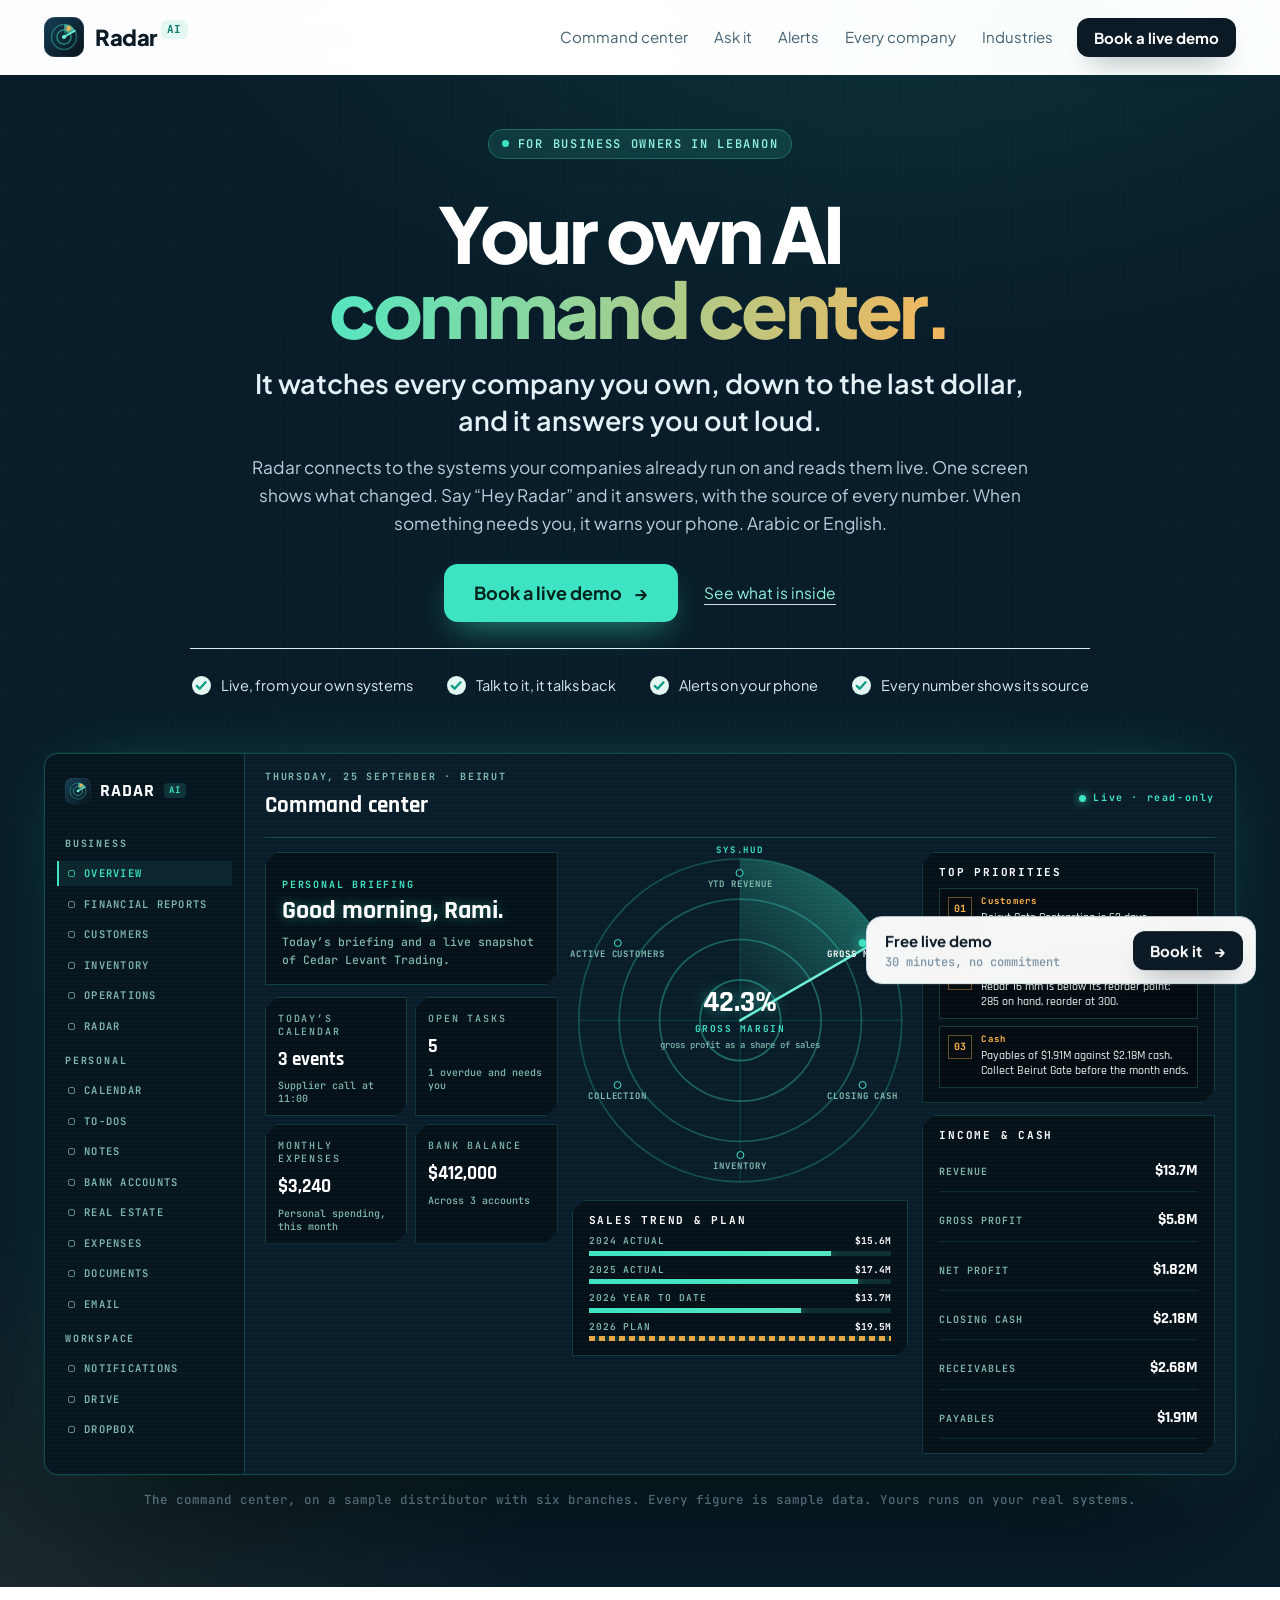
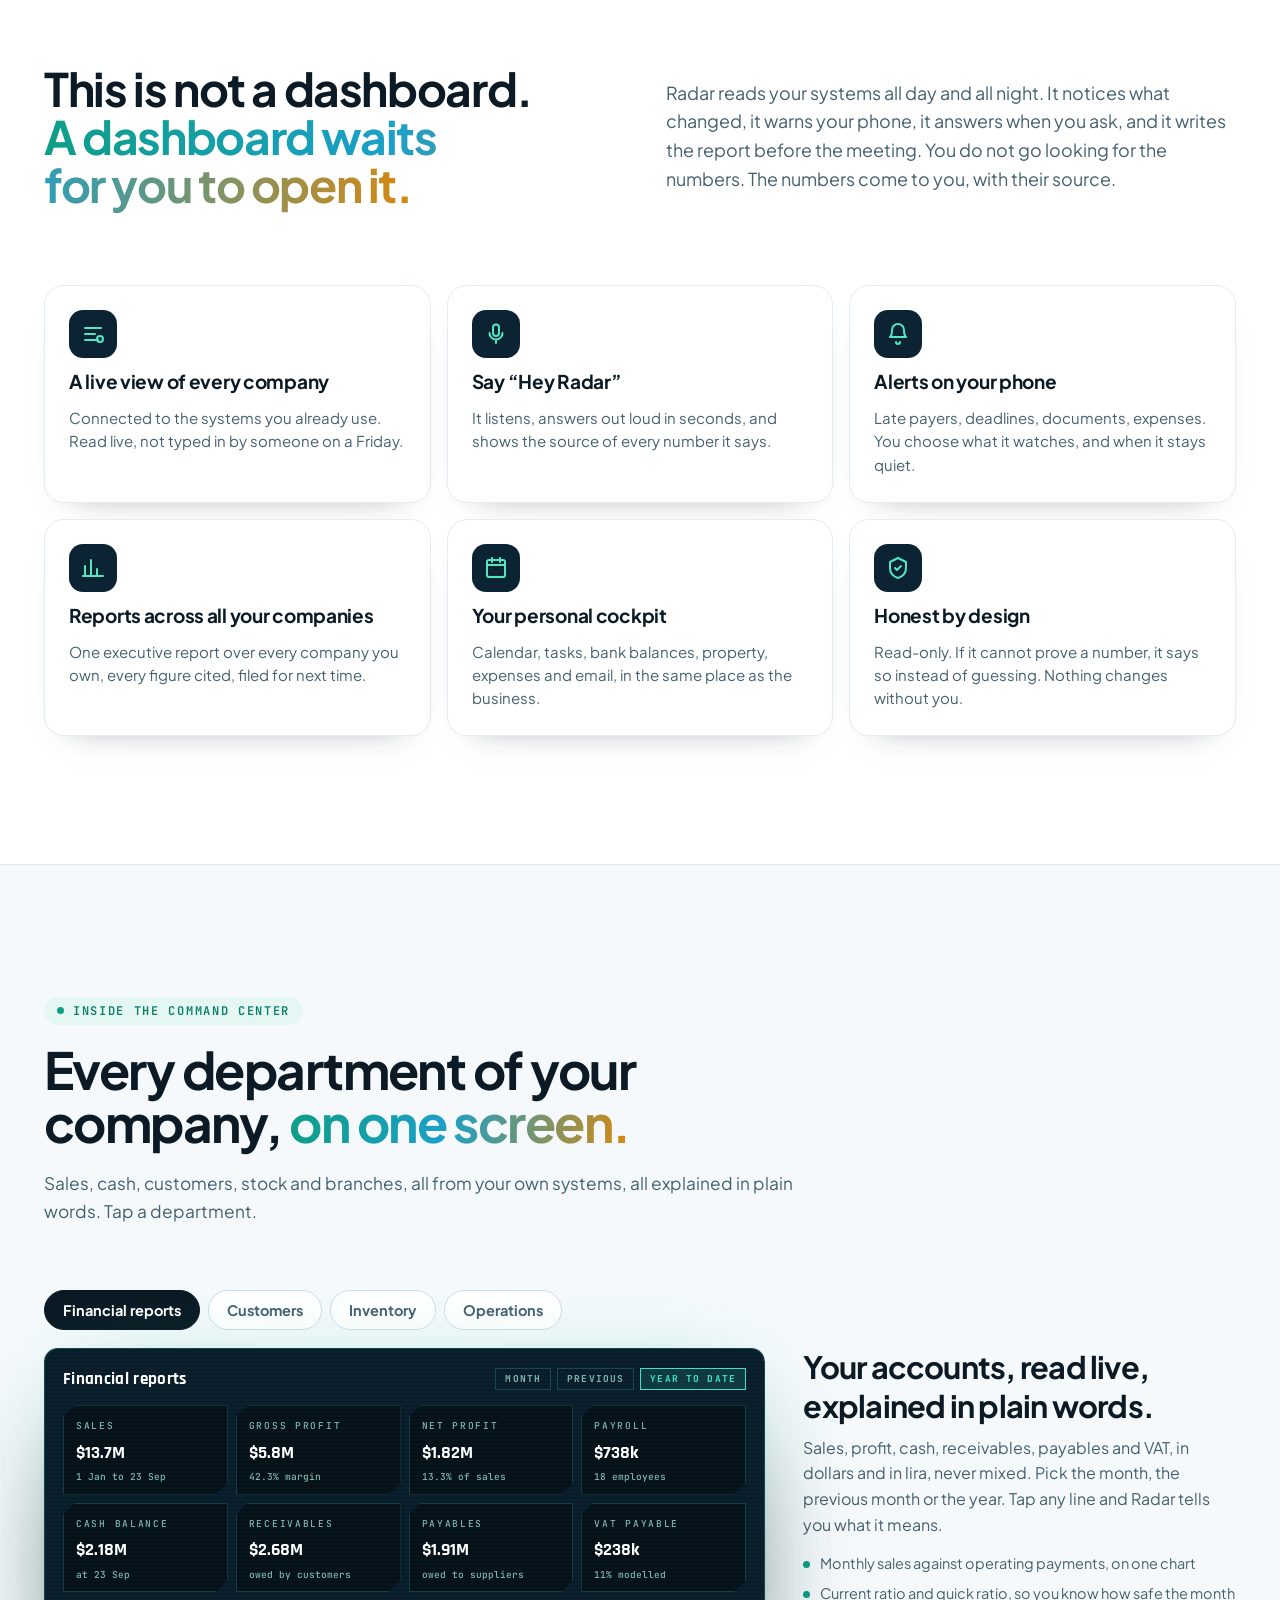
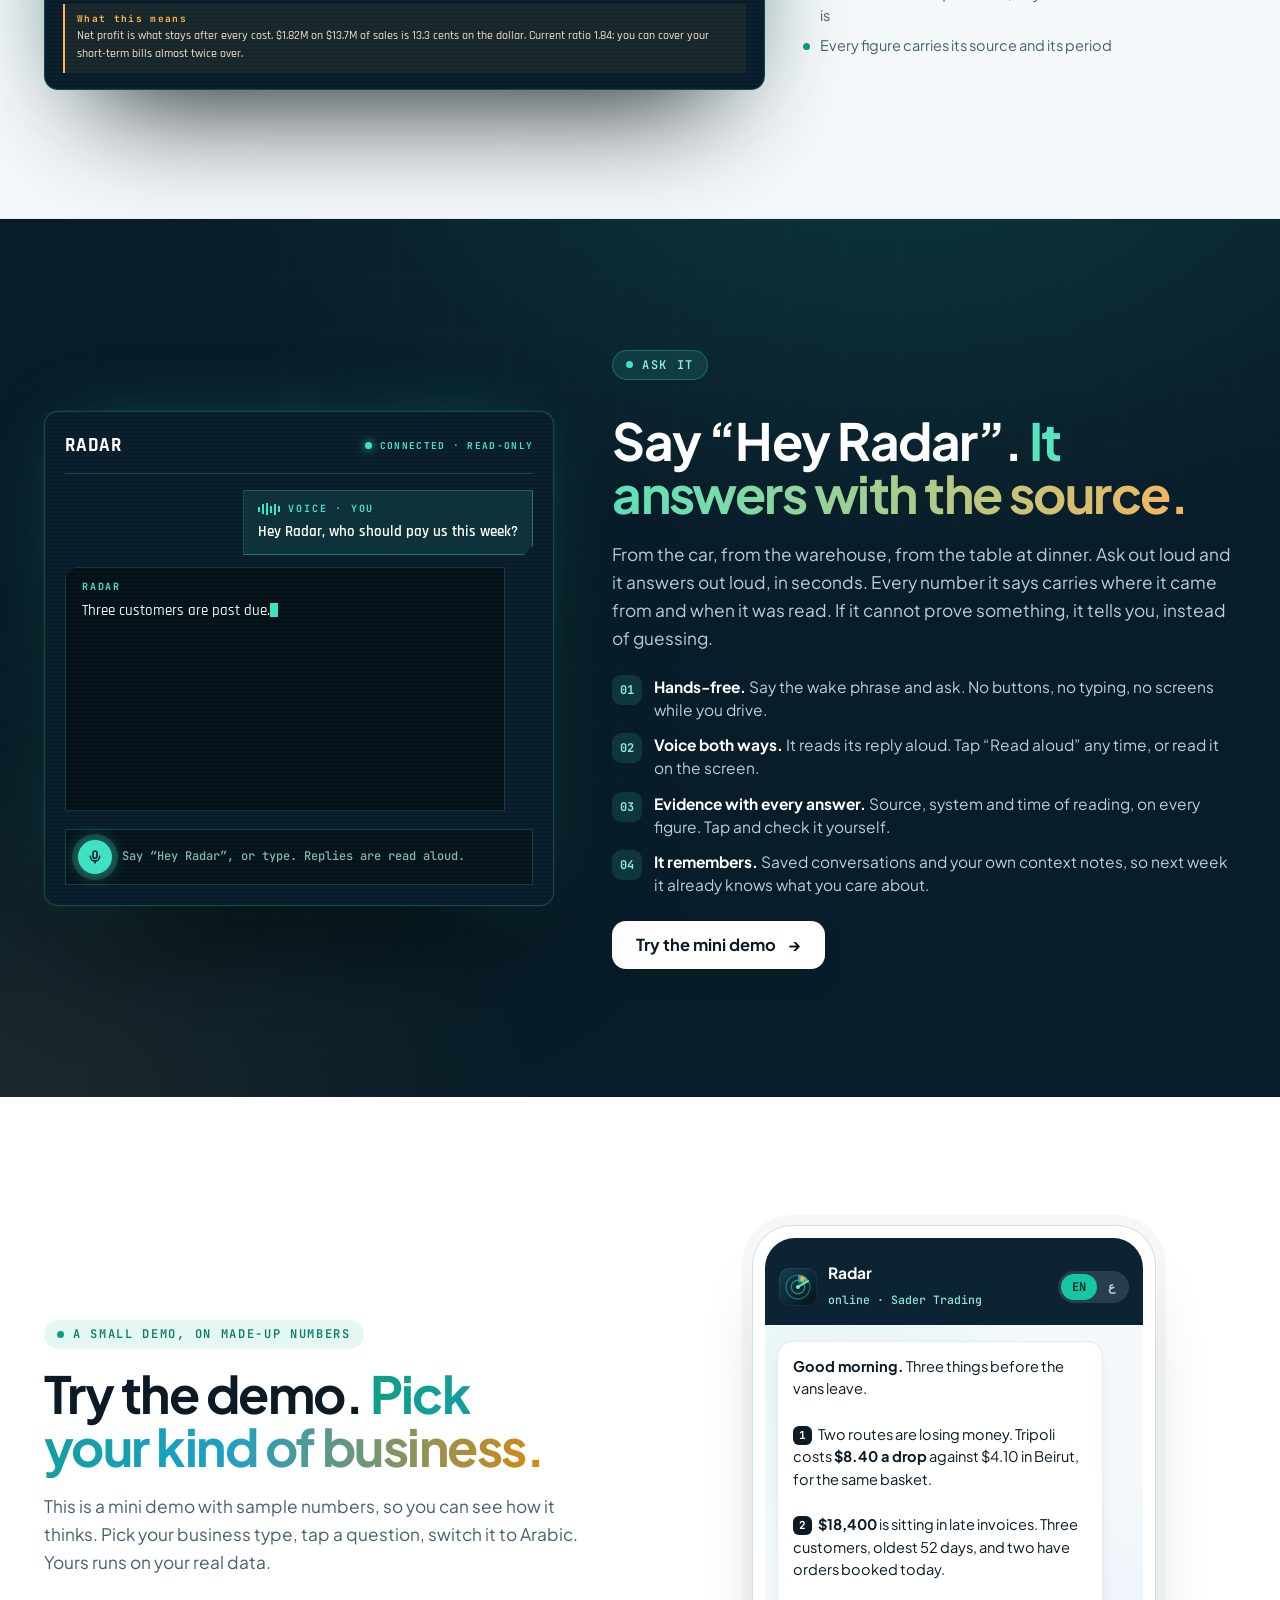
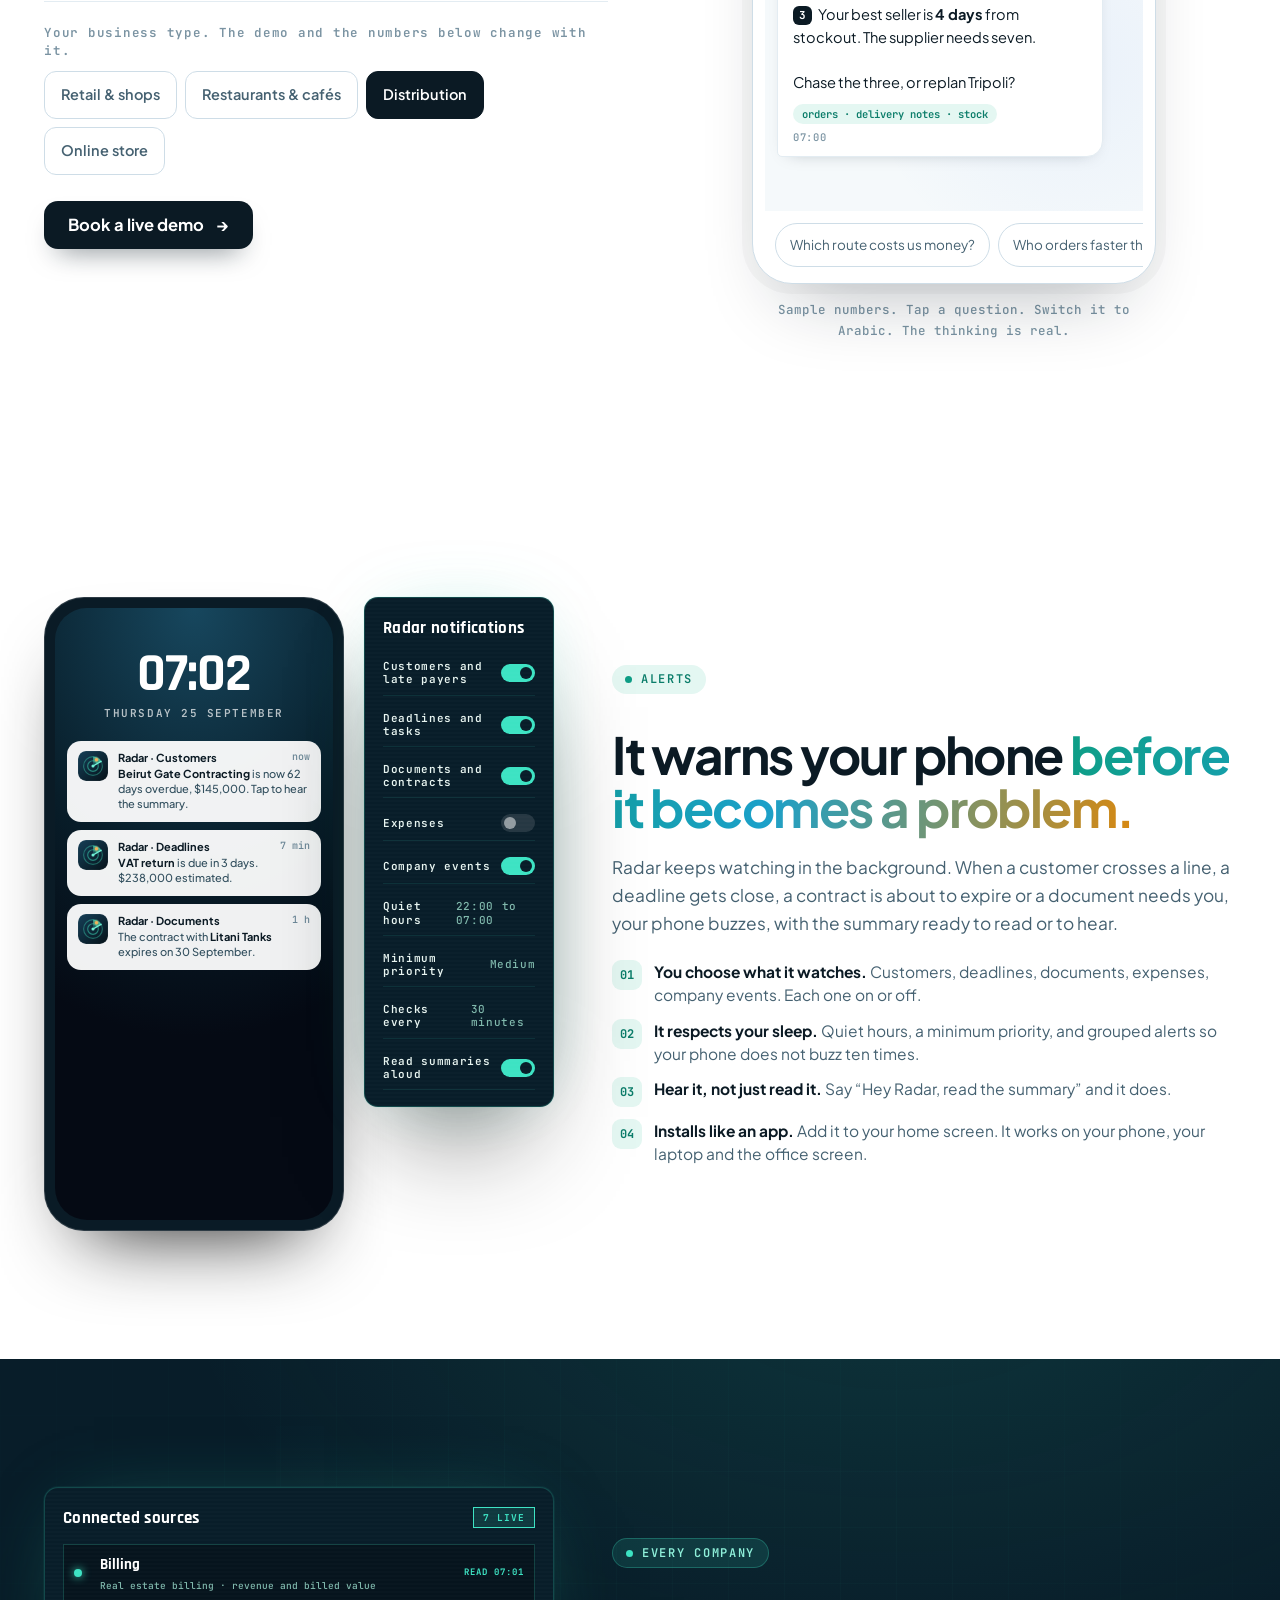
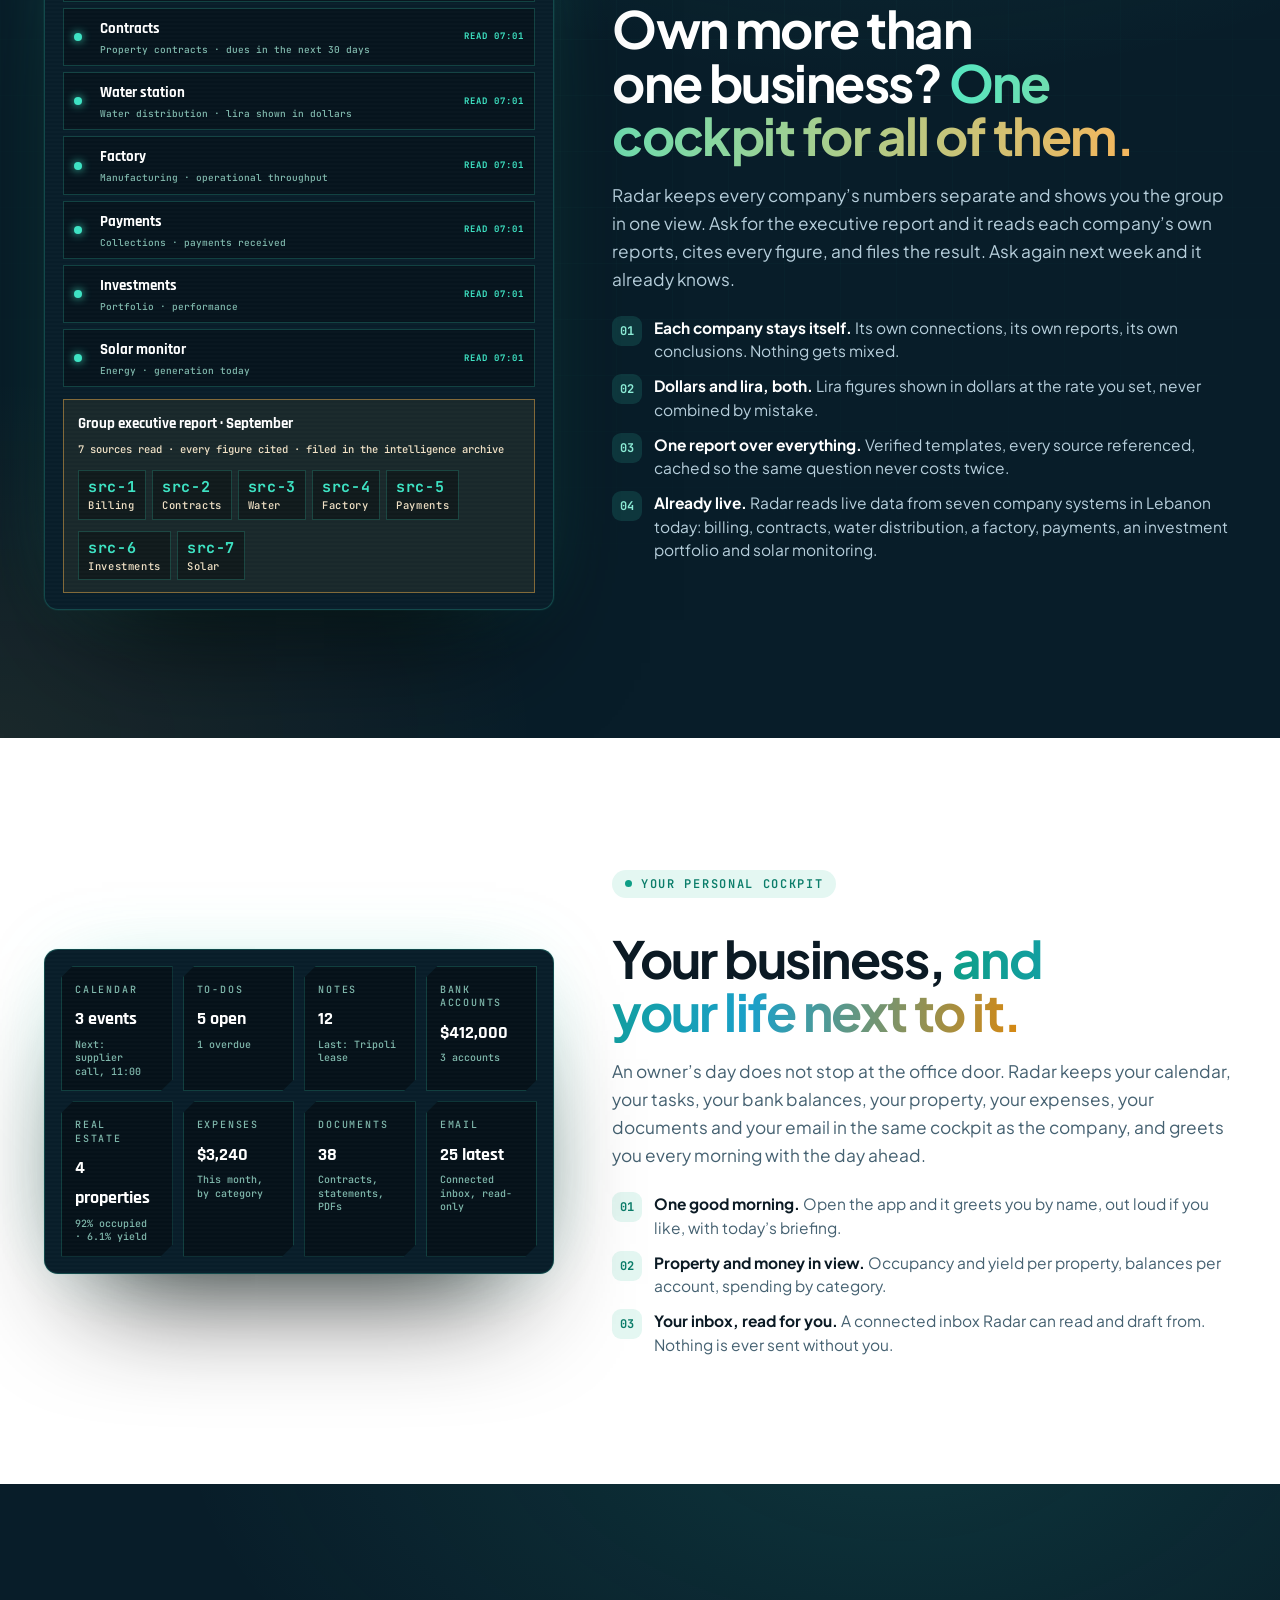
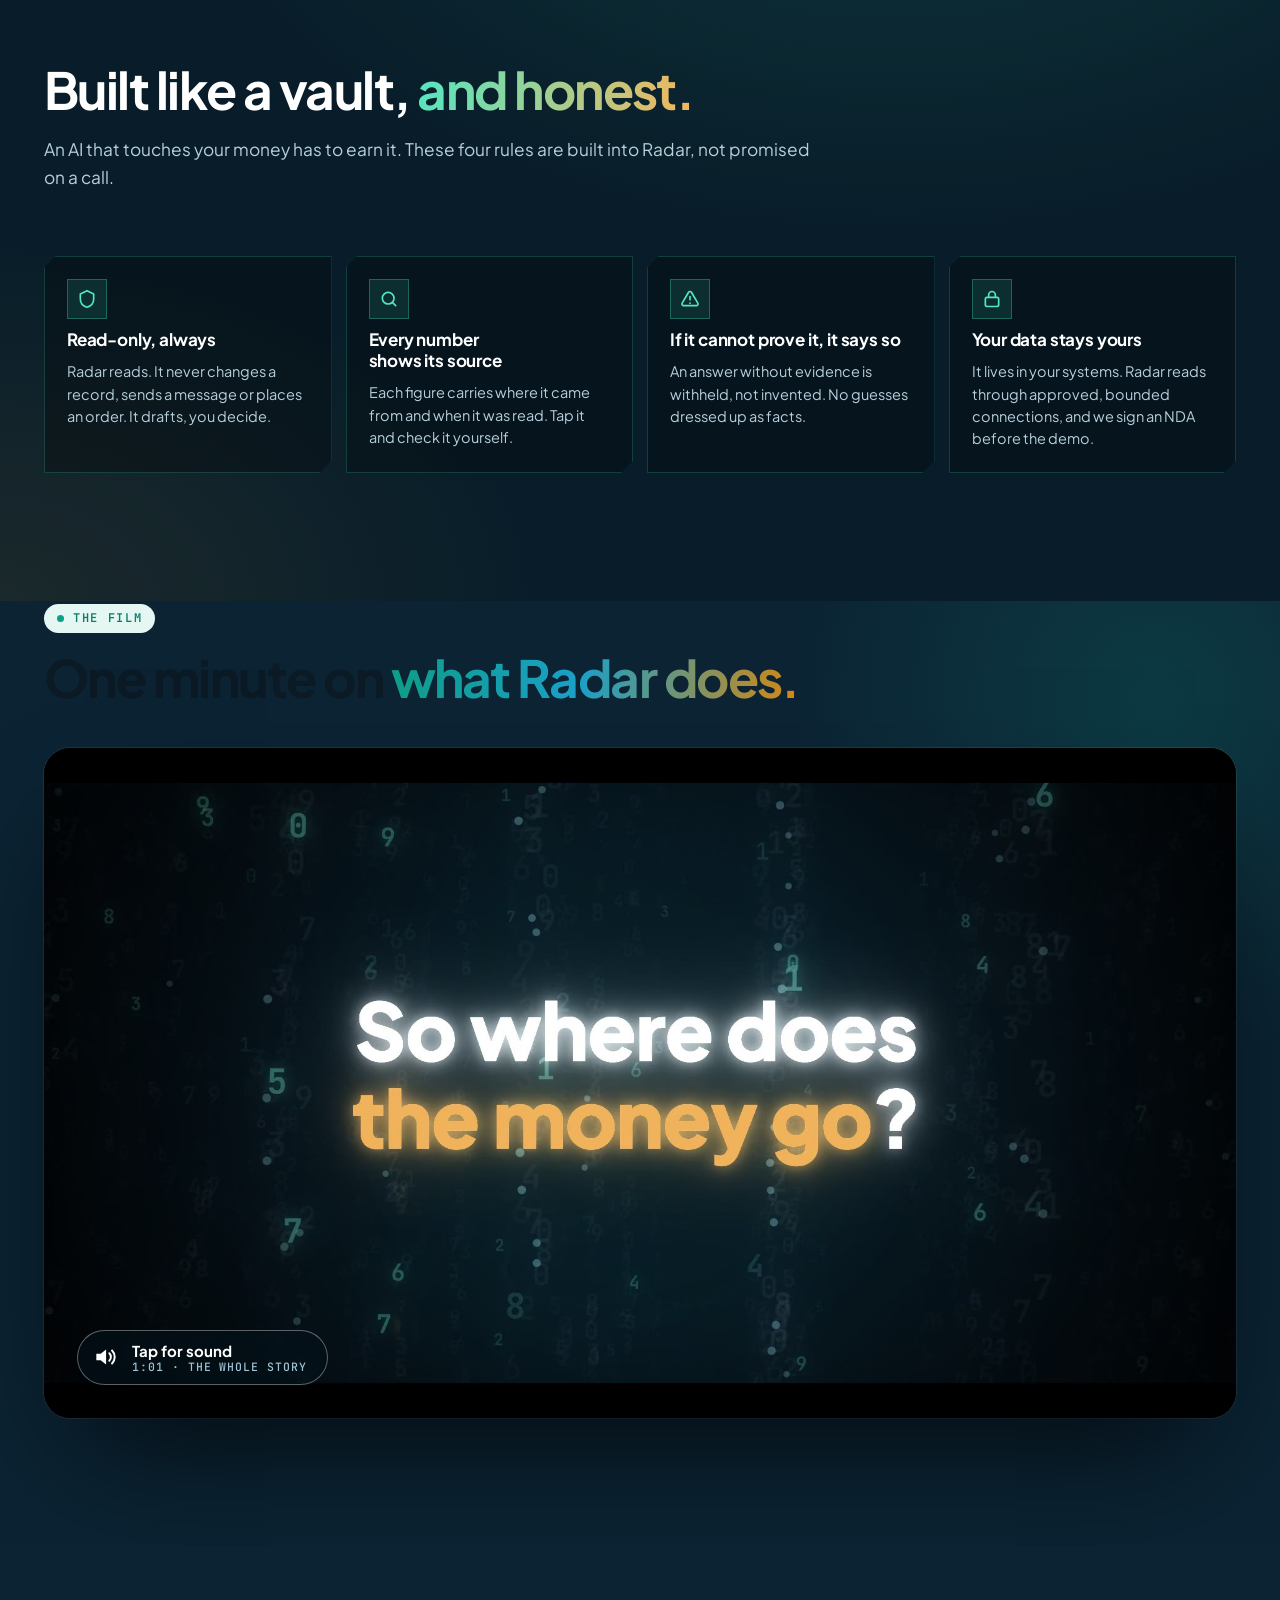
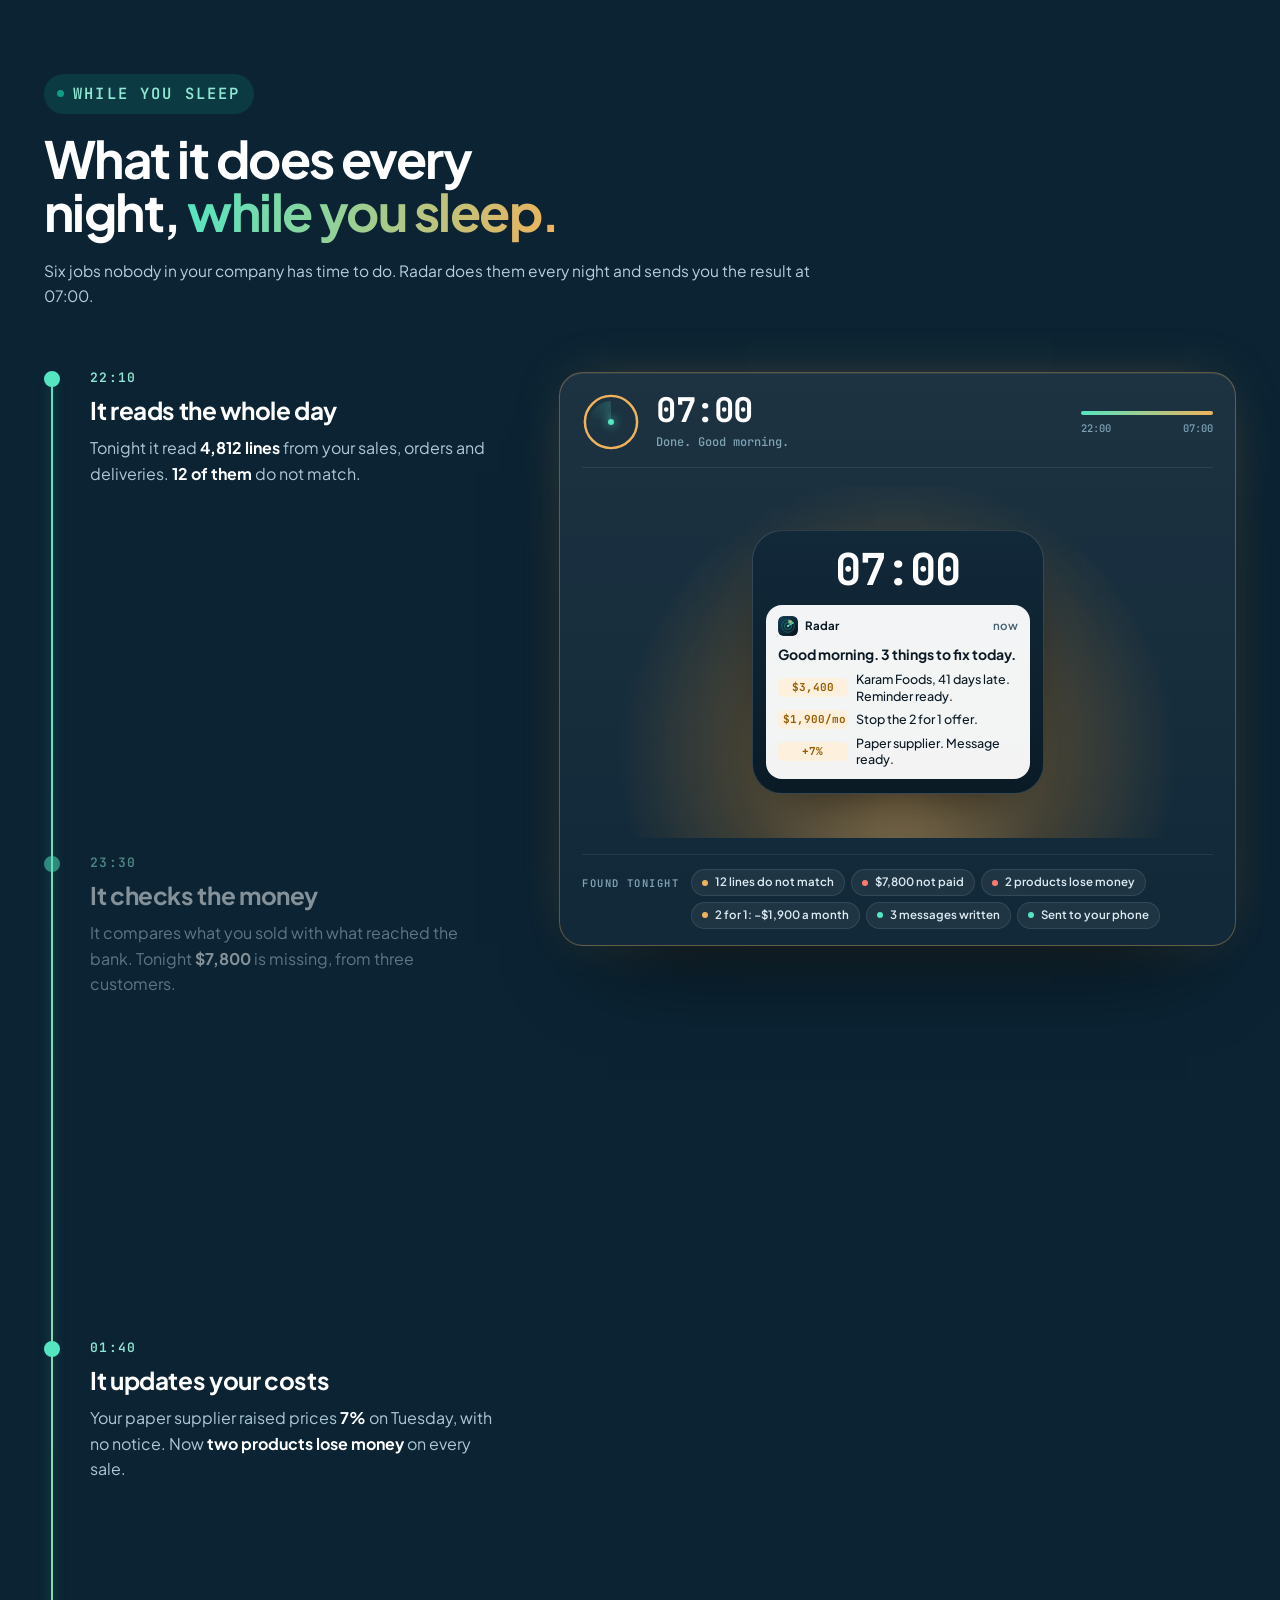
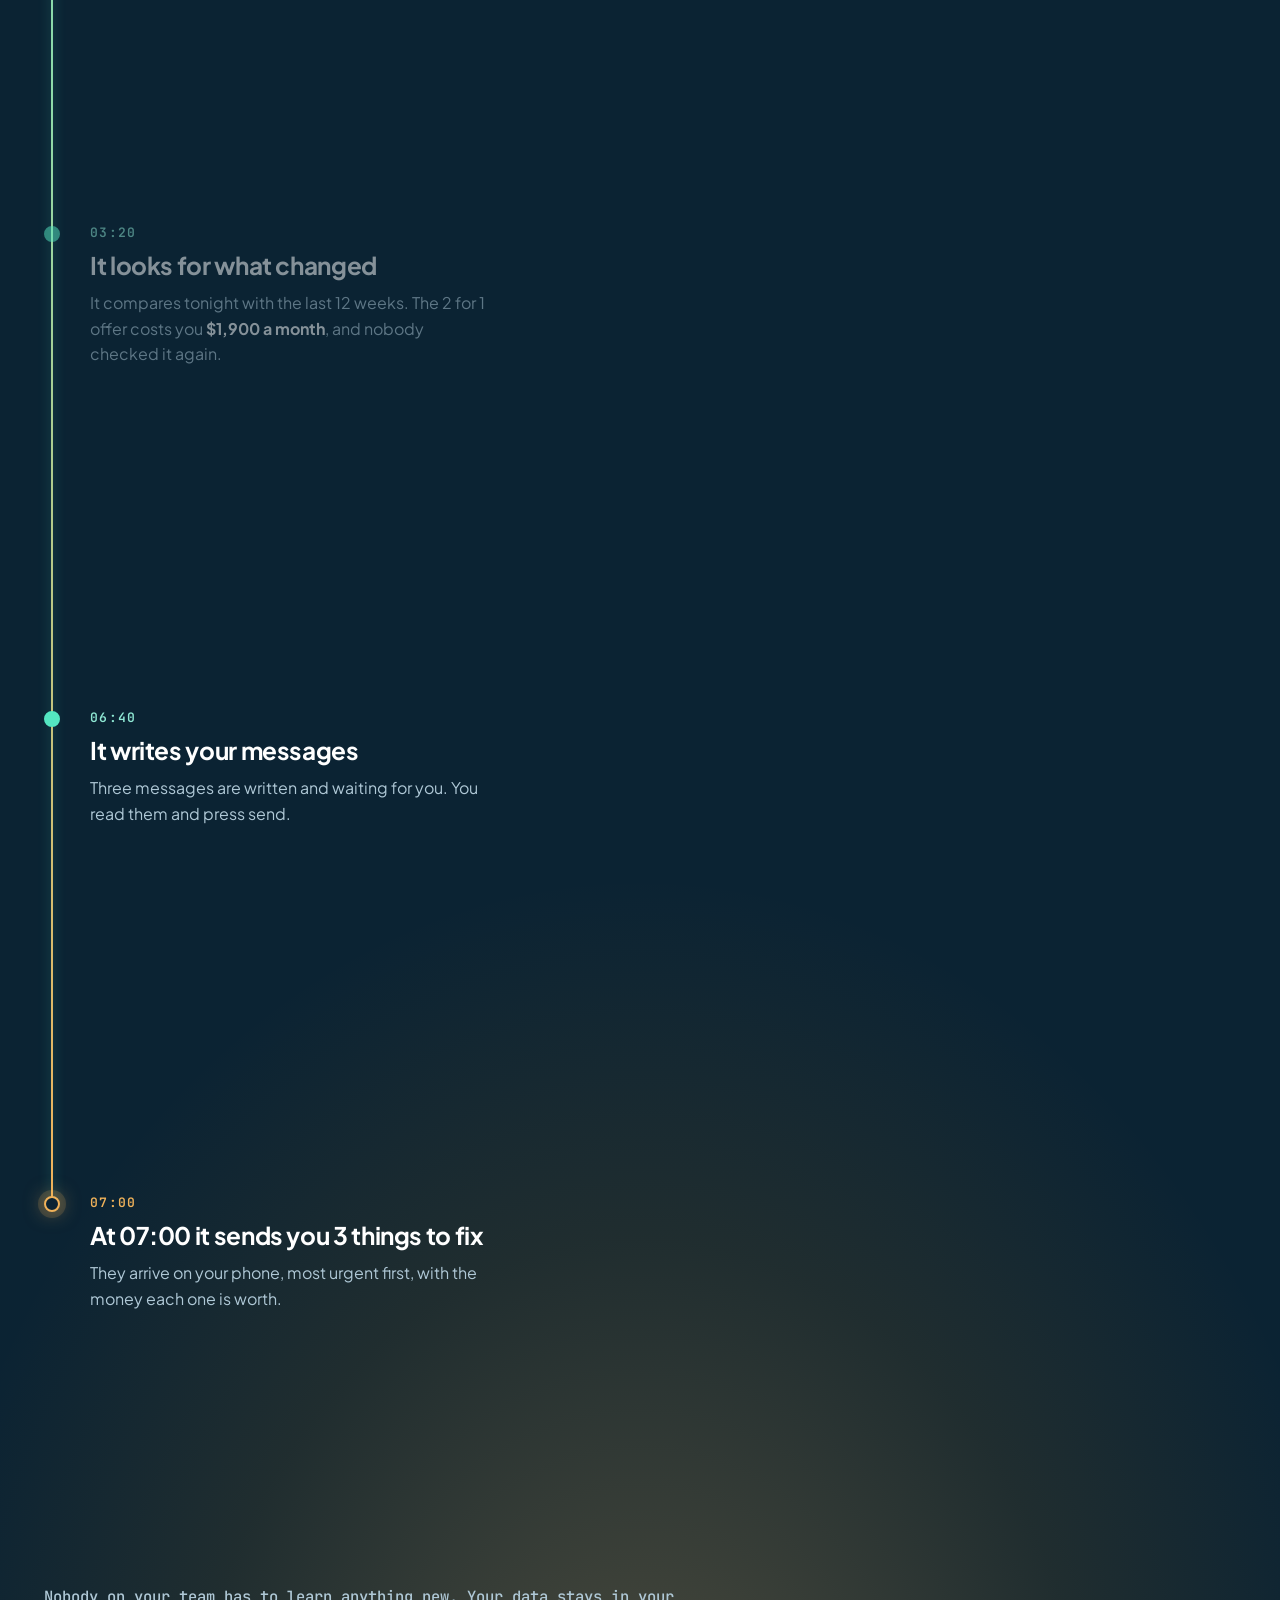
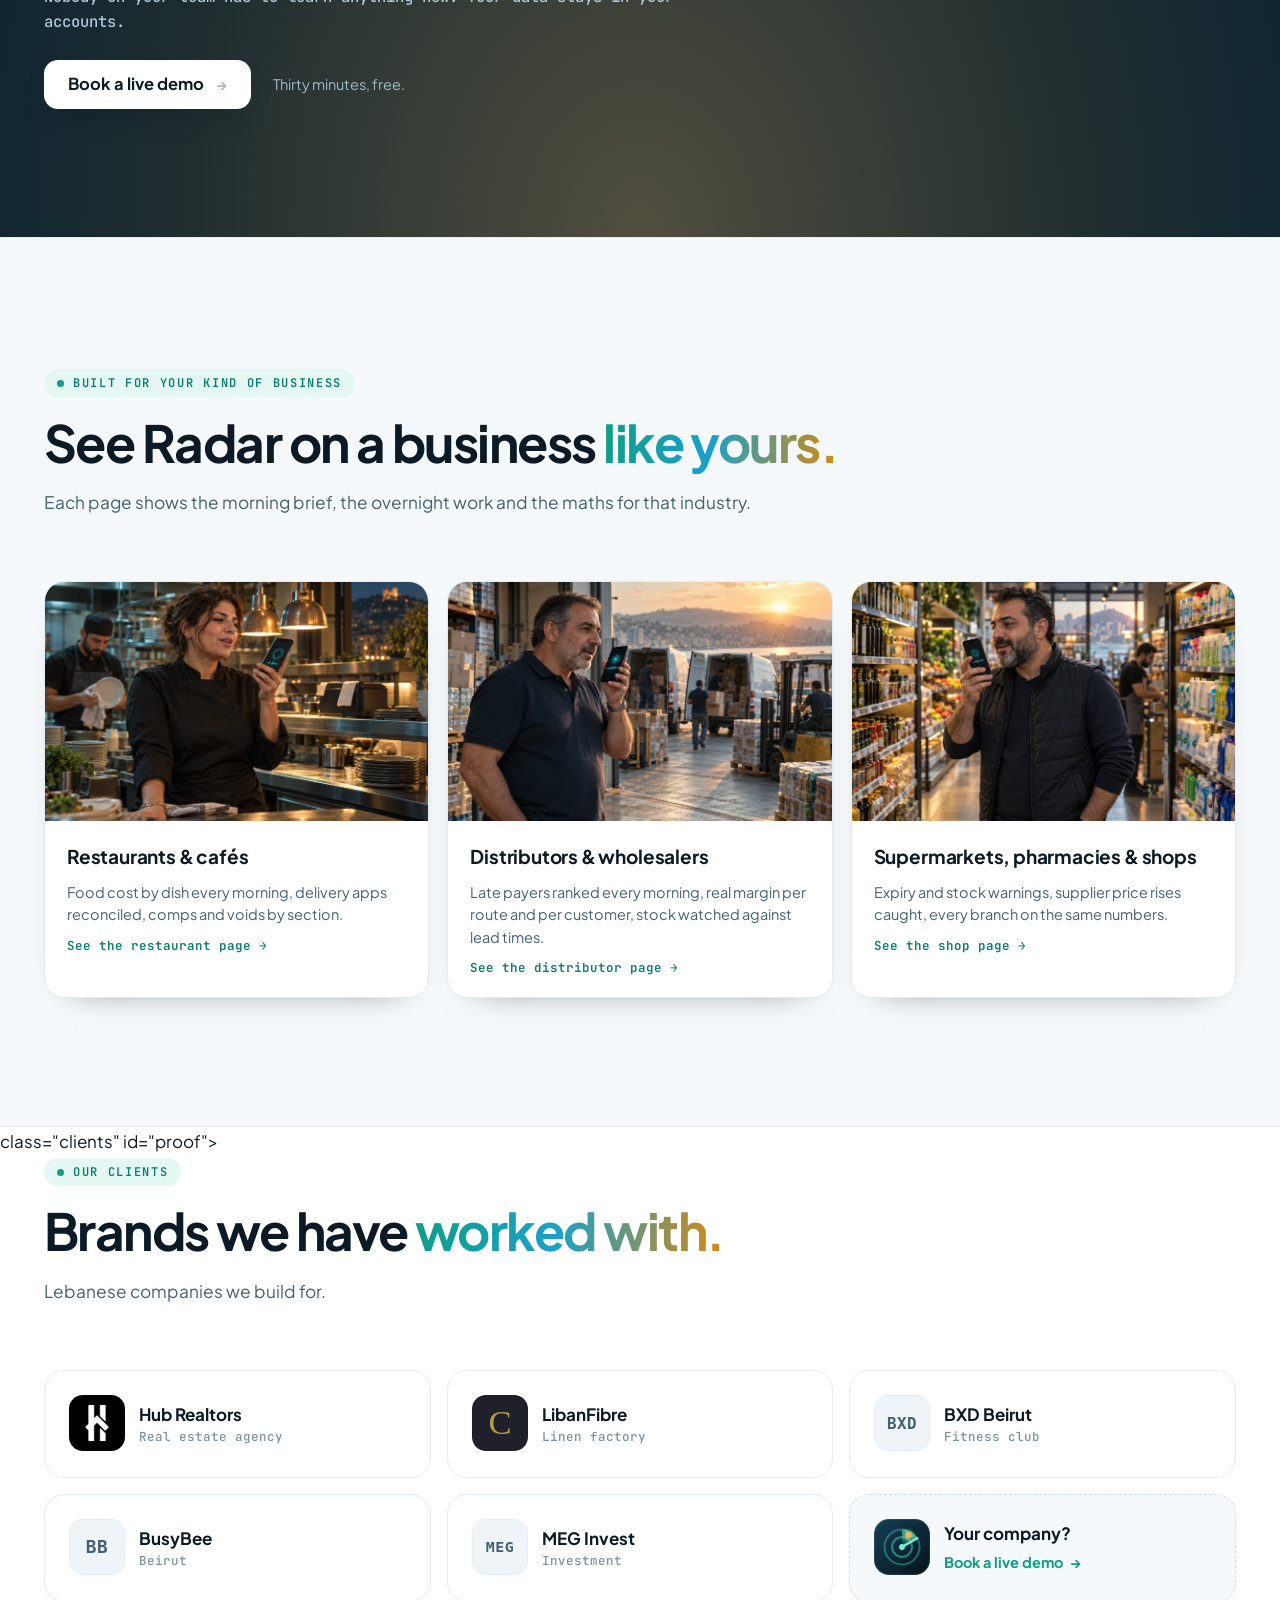
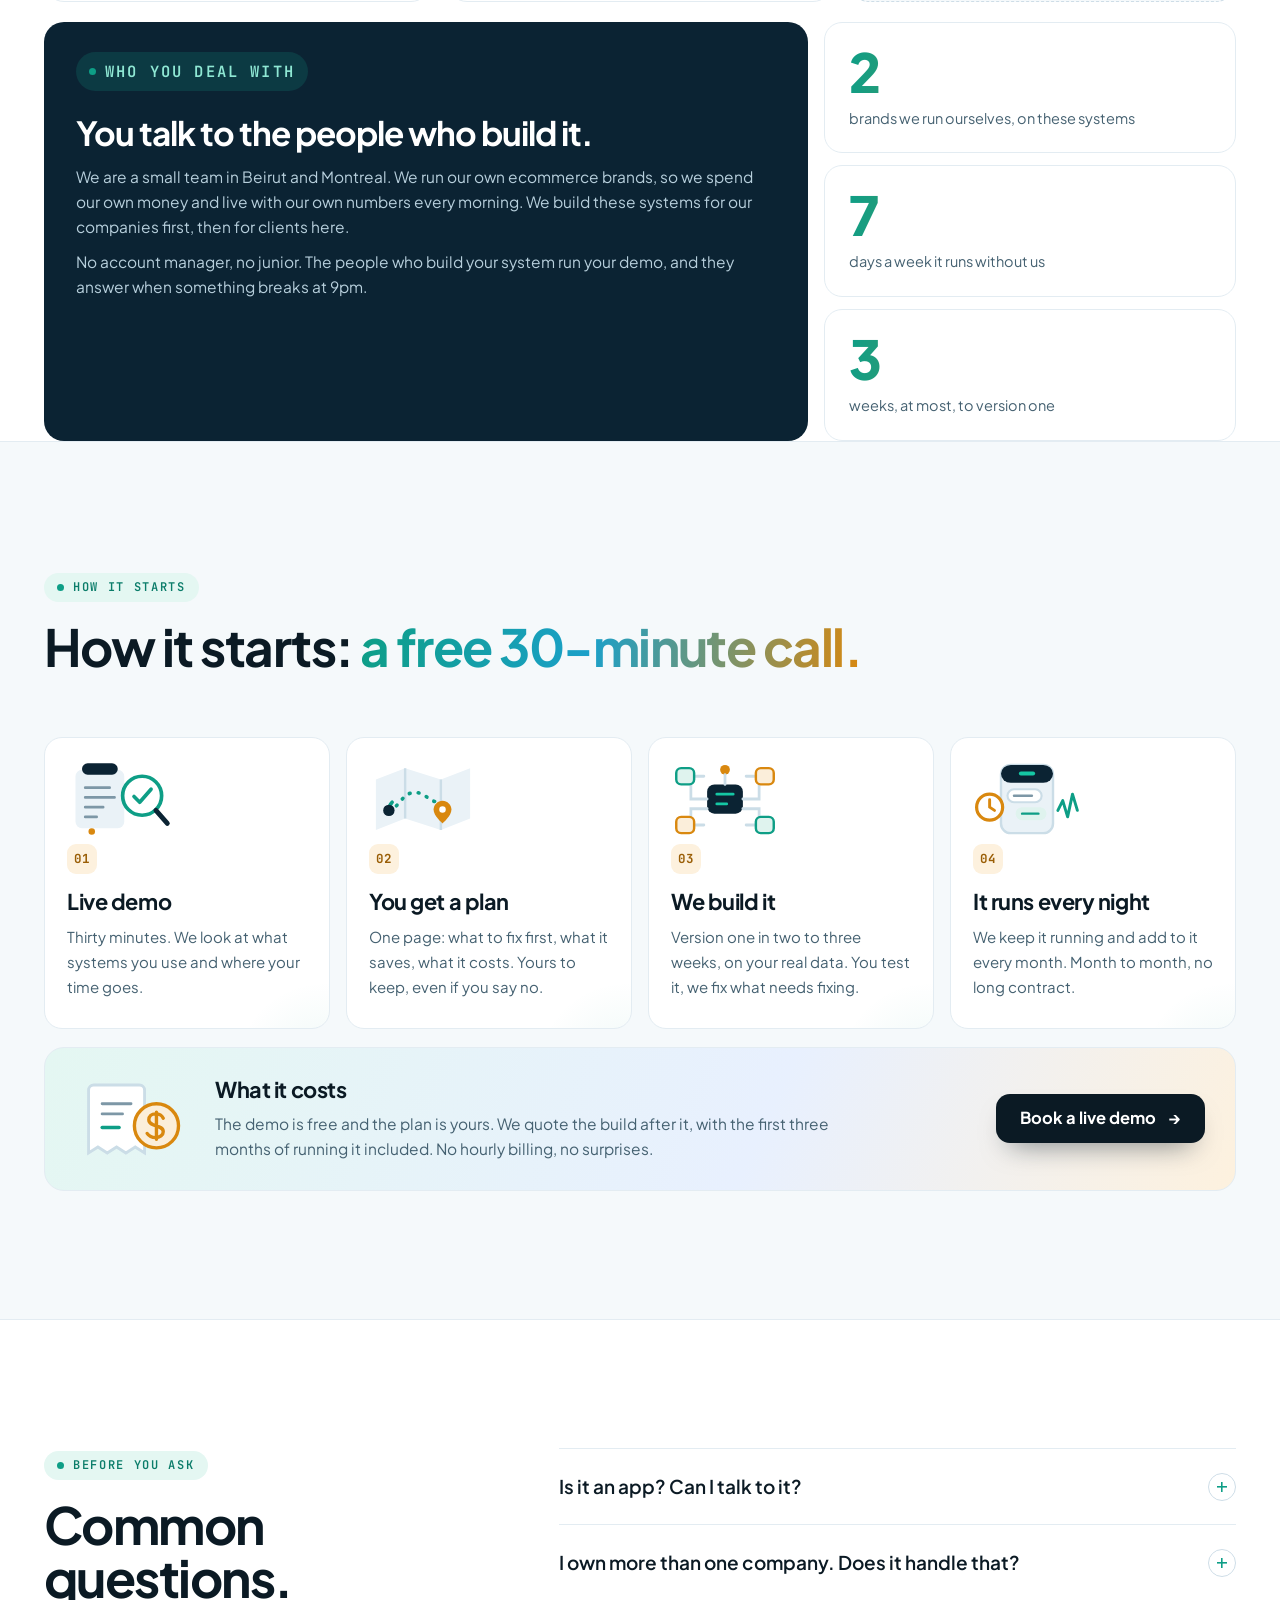
==== commit 94d9b5a9: "Update site Co-Authored-By: Claude Opus 5.5 <noreply@anthropic.com>" ====
--- a/index.html
+++ b/index.html
@@ -4,11 +4,11 @@
 <meta charset="utf-8">
 <meta name="viewport" content="width=device-width, initial-scale=1, viewport-fit=cover">
 <title>Radar AI · Your own AI command center, for companies in Lebanon</title>
-<meta name="description" content="Radar gives your company its own AI command center. It reads your systems live, answers you out loud with the source of every number, warns your phone, and reports across all your companies. Built in Lebanon. Free 30-minute audit.">
+<meta name="description" content="Radar gives your company its own AI command center. It reads your systems live, answers you out loud with the source of every number, warns your phone, and reports across all your companies. Built in Lebanon. Free live demo.">
 <meta name="theme-color" content="#081d29">
 <meta property="og:type" content="website">
 <meta property="og:title" content="Your own AI command center">
-<meta property="og:description" content="Radar reads your systems live, answers you out loud with the source of every number, warns your phone, and reports across all your companies. Built in Lebanon. Free 30-minute audit.">
+<meta property="og:description" content="Radar reads your systems live, answers you out loud with the source of every number, warns your phone, and reports across all your companies. Built in Lebanon. Free live demo.">
 <meta property="og:image" content="https://radar-eyes.com/img/share-card.jpg">
 <meta property="og:image:width" content="1200">
 <meta property="og:image:height" content="630">
@@ -150,9 +150,8 @@
       <a href="#alerts">Alerts</a>
       <a href="#companies">Every company</a>
       <a href="#industries">Industries</a>
-      <a href="#pricing">Price</a>
-    </nav>
-    <a class="btn btn--sm" href="#audit">Book the free audit</a>
+          </nav>
+    <a class="btn btn--sm" href="#audit">Book a live demo</a>
   </div>
 </header>
 
@@ -166,7 +165,7 @@
         <p class="hero__big rv">It watches every company you own, down to the last dollar, and it answers you out loud.</p>
         <p class="lead rv">Radar connects to the systems your companies already run on and reads them live. One screen shows what changed. Say &ldquo;Hey Radar&rdquo; and it answers, with the source of every number. When something needs you, it warns your phone. Arabic or English.</p>
         <div class="cta-row rv">
-          <a class="btn btn--big" href="#audit">Book the free audit <span class="arr" aria-hidden="true">→</span></a>
+          <a class="btn btn--big" href="#audit">Book a live demo <span class="arr" aria-hidden="true">→</span></a>
           <a class="tlink" href="#dept">See what is inside</a>
         </div>
         <ul class="ticks ticks--row rv">
@@ -401,7 +400,7 @@
             <button class="pick__btn" role="tab" data-ind="ecom" aria-selected="false">Online store</button>
           </div>
         </div>
-        <a class="btn rv" href="#audit">Book the free audit <span class="arr" aria-hidden="true">→</span></a>
+        <a class="btn rv" href="#audit">Book a live demo <span class="arr" aria-hidden="true">→</span></a>
       </div>
       <div class="hero__demo rv" id="demo">
         <div class="phone">
@@ -525,7 +524,7 @@
         <h2 class="rv">Built like a vault, <em>and honest.</em></h2>
         <p class="lead rv">An AI that touches your money has to earn it. These four rules are built into Radar, not promised on a call.</p>
       </header>
-      <div class="trust__grid"><div class="trust__card rv"><i><svg viewBox="0 0 24 24" aria-hidden="true"><path d="M12 2l8 4v6c0 5-3.5 8.5-8 10-4.5-1.5-8-5-8-10V6z" fill="none" stroke="currentColor" stroke-width="2" stroke-linejoin="round"/></svg></i><h3>Read-only, always</h3><p>Radar reads. It never changes a record, sends a message or places an order. It drafts, you decide.</p></div><div class="trust__card rv"><i><svg viewBox="0 0 24 24" aria-hidden="true"><circle cx="11" cy="11" r="7" fill="none" stroke="currentColor" stroke-width="2"/><path d="M20 20l-4-4" stroke="currentColor" stroke-width="2" stroke-linecap="round"/></svg></i><h3>Every number shows its source</h3><p>Each figure carries where it came from and when it was read. Tap it and check it yourself.</p></div><div class="trust__card rv"><i><svg viewBox="0 0 24 24" aria-hidden="true"><path d="M12 9v4M12 17h.01" stroke="currentColor" stroke-width="2" stroke-linecap="round"/><path d="M10.3 3.9L2.6 17a2 2 0 0 0 1.7 3h15.4a2 2 0 0 0 1.7-3L13.7 3.9a2 2 0 0 0-3.4 0z" fill="none" stroke="currentColor" stroke-width="2"/></svg></i><h3>If it cannot prove it, it says so</h3><p>An answer without evidence is withheld, not invented. No guesses dressed up as facts.</p></div><div class="trust__card rv"><i><svg viewBox="0 0 24 24" aria-hidden="true"><rect x="4" y="10" width="16" height="11" rx="2" fill="none" stroke="currentColor" stroke-width="2"/><path d="M8 10V7a4 4 0 0 1 8 0v3" fill="none" stroke="currentColor" stroke-width="2"/></svg></i><h3>Your data stays yours</h3><p>It lives in your systems. Radar reads through approved, bounded connections, and we sign an NDA before the audit.</p></div></div>
+      <div class="trust__grid"><div class="trust__card rv"><i><svg viewBox="0 0 24 24" aria-hidden="true"><path d="M12 2l8 4v6c0 5-3.5 8.5-8 10-4.5-1.5-8-5-8-10V6z" fill="none" stroke="currentColor" stroke-width="2" stroke-linejoin="round"/></svg></i><h3>Read-only, always</h3><p>Radar reads. It never changes a record, sends a message or places an order. It drafts, you decide.</p></div><div class="trust__card rv"><i><svg viewBox="0 0 24 24" aria-hidden="true"><circle cx="11" cy="11" r="7" fill="none" stroke="currentColor" stroke-width="2"/><path d="M20 20l-4-4" stroke="currentColor" stroke-width="2" stroke-linecap="round"/></svg></i><h3>Every number shows its source</h3><p>Each figure carries where it came from and when it was read. Tap it and check it yourself.</p></div><div class="trust__card rv"><i><svg viewBox="0 0 24 24" aria-hidden="true"><path d="M12 9v4M12 17h.01" stroke="currentColor" stroke-width="2" stroke-linecap="round"/><path d="M10.3 3.9L2.6 17a2 2 0 0 0 1.7 3h15.4a2 2 0 0 0 1.7-3L13.7 3.9a2 2 0 0 0-3.4 0z" fill="none" stroke="currentColor" stroke-width="2"/></svg></i><h3>If it cannot prove it, it says so</h3><p>An answer without evidence is withheld, not invented. No guesses dressed up as facts.</p></div><div class="trust__card rv"><i><svg viewBox="0 0 24 24" aria-hidden="true"><rect x="4" y="10" width="16" height="11" rx="2" fill="none" stroke="currentColor" stroke-width="2"/><path d="M8 10V7a4 4 0 0 1 8 0v3" fill="none" stroke="currentColor" stroke-width="2"/></svg></i><h3>Your data stays yours</h3><p>It lives in your systems. Radar reads through approved, bounded connections, and we sign an NDA before the demo.</p></div></div>
     </div>
   </section>
   <section class="film film--cc" id="film">
@@ -616,7 +615,7 @@
         </aside>
       </div>
       <p class="night__foot rv">Nobody on your team has to learn anything new. Your data stays in your accounts.</p>
-      <p class="gap__cta rv"><a class="btn btn--light" href="#audit">Book the free audit <span class="arr" aria-hidden="true">→</span></a><span>Thirty minutes, free.</span></p>
+      <p class="gap__cta rv"><a class="btn btn--light" href="#audit">Book a live demo <span class="arr" aria-hidden="true">→</span></a><span>Thirty minutes, free.</span></p>
     </div>
   </section><section class="industries" id="industries">
     <div class="wrap">
@@ -640,65 +639,7 @@
         </a>
       </div>
     </div>
-  </section><section class="price-sec" id="pricing">
-    <div class="wrap">
-      <header class="head">
-        <p class="kicker rv">What it costs</p>
-        <h2 class="rv">As low as $2,500. <em>A command center for less than a part-time accountant.</em></h2>
-        <p class="lead rv">Most owners compare this to hiring someone. So here is that comparison, honestly.</p>
-      </header>
-
-      <div class="anchors rv">
-        <div class="anchor">
-          <i>A part-time accountant</i>
-          <b>$500 to $800 <span>a month</span></b>
-          <p>Tells you what happened, six weeks later. Never at 07:00, and never why.</p>
-        </div>
-        <div class="anchor">
-          <i>A dashboard consultant</i>
-          <b>$5,000+ <span>once</span></b>
-          <p>Builds you a dashboard. You still have to open it and read it. Nobody does.</p>
-        </div>
-        <div class="anchor">
-          <i>A junior analyst</i>
-          <b>$1,000+ <span>a month</span></b>
-          <p>Works office hours. Needs managing. Leaves after a year, with everything he learned.</p>
-        </div>
-      </div>
-
-      <div class="offer rv">
-        <div class="offer__main">
-          <span class="offer__tag">Founding price &middot; first 10 companies in Lebanon</span>
-          <p class="offer__price"><s>$5,500</s><span class="offer__from">as low as</span><b>$2,500</b><i>once</i></p>
-          <p class="offer__line"><b>$2,500 is for one business with one location.</b> It is built on your real numbers, and <b>the first 3 months of running it are included.</b> After that it is month to month, with no contract, and we agree the small monthly amount on the call.</p>
-          <ul class="offer__inc"><li>Your own command center, live from the systems you already use</li><li>Say &ldquo;Hey Radar&rdquo;: voice in, voice out, Arabic or English</li><li>Alerts on your phone, with quiet hours and priorities</li><li>Reports across all your companies, every figure cited</li><li>Your personal cockpit: calendar, tasks, bank, property, email</li><li>Every number shows its source and the time it was read</li><li>Read-only: it drafts, you decide, nothing changes without you</li><li>On your phone, your laptop and the office screen</li></ul>
-          <div class="offer__cta">
-            <a class="btn" href="#audit">Book the free audit <span class="arr" aria-hidden="true">→</span></a>
-            <span>The build works out at less than <b>$7 a day</b> over a year.</span>
-          </div>
-        </div>
-        <aside class="offer__side">
-          <div class="offer__box offer__box--math">
-            <i>The maths, on the demo company</i>
-            <p>It was losing <b>$1,900 a month</b> on one promotion nobody had checked. One finding like that, and the whole build is paid back in <b>about six weeks</b>.</p>
-          </div>
-          <div class="offer__box">
-            <i>Zero risk to start</i>
-            <ul>
-              <li>The audit is free. You keep the written plan even if you never hire us.</li>
-              <li>Version one runs on your data in 2 to 3 weeks.</li>
-              <li>Month to month. Stop whenever you want.</li>
-            </ul>
-          </div>
-          <div class="offer__box offer__box--big">
-            <i>Groups and bigger companies</i>
-            <p>Many branches, many systems, or your own rules: we quote it after the audit.</p>
-          </div>
-        </aside>
-      </div>
-      <p class="note rv">The free audit tells you what it would find in your business before you pay anything.</p>
-    </div>
-  </section><section class="clients" id="proof">
+  </section> class="clients" id="proof">
     <div class="wrap">
       <header class="head">
         <p class="kicker rv">Our clients</p>
@@ -722,7 +663,7 @@
           <div class="ref__head"><img class="ref__logo" src="img/clients/meg-invest.svg" alt="MEG Invest logo" width="56" height="56" loading="lazy"><span><b>MEG Invest</b><i>Investment</i></span></div>
         </article>
         <a class="ref ref--next rv" href="#audit">
-          <div class="ref__head"><span class="ref__logo ref__logo--mark"><svg viewBox="0 0 48 48" aria-hidden="true"><use href="#radar-mark"/></svg></span><span><b>Your company?</b><em class="ref__go">Book the free audit <span class="arr" aria-hidden="true">&rarr;</span></em></span></div>
+          <div class="ref__head"><span class="ref__logo ref__logo--mark"><svg viewBox="0 0 48 48" aria-hidden="true"><use href="#radar-mark"/></svg></span><span><b>Your company?</b><em class="ref__go">Book a live demo <span class="arr" aria-hidden="true">&rarr;</span></em></span></div>
         </a>
       </div>
       <div class="team rv">
@@ -730,7 +671,7 @@
           <p class="kicker">Who you deal with</p>
           <h2>You talk to the people who build it.</h2>
           <p>We are a small team in Beirut and Montreal. We run our own ecommerce brands, so we spend our own money and live with our own numbers every morning. We build these systems for our companies first, then for clients here.</p>
-          <p>No account manager, no junior. The people who build your system run your audit, and they answer when something breaks at 9pm.</p>
+          <p>No account manager, no junior. The people who build your system run your demo, and they answer when something breaks at 9pm.</p>
         </div>
         <ul class="who__stats">
           <li><b data-count="2">0</b><span>brands we run ourselves, on these systems</span></li>
@@ -746,7 +687,7 @@
         <h2 class="rv">How it starts: <em>a free 30-minute call.</em></h2>
       </header>
       <ol class="steps">
-        <li class="rv"><svg class="ill" viewBox="0 0 132 96" aria-hidden="true"><use href="#i-audit"/></svg><span class="steps__n">01</span><h3>Free audit</h3><p>Thirty minutes. We look at what systems you use and where your time goes.</p></li>
+        <li class="rv"><svg class="ill" viewBox="0 0 132 96" aria-hidden="true"><use href="#i-audit"/></svg><span class="steps__n">01</span><h3>Live demo</h3><p>Thirty minutes. We look at what systems you use and where your time goes.</p></li>
         <li class="rv"><svg class="ill" viewBox="0 0 132 96" aria-hidden="true"><use href="#i-map"/></svg><span class="steps__n">02</span><h3>You get a plan</h3><p>One page: what to fix first, what it saves, what it costs. Yours to keep, even if you say no.</p></li>
         <li class="rv"><svg class="ill" viewBox="0 0 132 96" aria-hidden="true"><use href="#i-build"/></svg><span class="steps__n">03</span><h3>We build it</h3><p>Version one in two to three weeks, on your real data. You test it, we fix what needs fixing.</p></li>
         <li class="rv"><svg class="ill" viewBox="0 0 132 96" aria-hidden="true"><use href="#i-runs"/></svg><span class="steps__n">04</span><h3>It runs every night</h3><p>We keep it running and add to it every month. Month to month, no long contract.</p></li>
@@ -755,9 +696,9 @@
         <svg class="ill ill--band" viewBox="0 0 132 96" aria-hidden="true"><use href="#i-cost"/></svg>
         <div>
           <h3>What it costs</h3>
-          <p>The audit is free and the plan is yours. Then one price to build it, with the first three months included. No hourly billing, no surprises.</p>
-        </div>
-        <a class="btn" href="#audit">Book the free audit <span class="arr" aria-hidden="true">→</span></a>
+          <p>The demo is free and the plan is yours. We quote the build after it, with the first three months of running it included. No hourly billing, no surprises.</p>
+        </div>
+        <a class="btn" href="#audit">Book a live demo <span class="arr" aria-hidden="true">→</span></a>
       </div>
     </div>
   </section><section class="faq" id="faq">
@@ -771,7 +712,7 @@
         <details><summary>Is it an app? Can I talk to it?</summary><div class="a"><p>Yes. Radar installs on your phone like an app, and runs on your computer too. You can type, or just talk to it: say &ldquo;Hey Radar&rdquo; and it answers out loud, in Arabic or English. It also sends alerts to your phone when something needs you.</p></div></details><details><summary>I own more than one company. Does it handle that?</summary><div class="a"><p>Yes, and that is where it shines. Each company keeps its own numbers, its own reports and its own connections, and you get one view across all of them. Ask for the group report and it reads every company, cites every figure and files the result.</p></div></details><details><summary>Can it change or send anything on its own?</summary><div class="a"><p>No. Radar is read-only by design. It reads your systems, it drafts the message or the order, and you decide. It never claims to have sent, changed or ordered anything, because it cannot.</p></div></details>
         <details><summary>Do we need to change our systems?</summary><div class="a"><p>No. We connect to what you already use: your POS, Excel or Google Sheets, your invoices, WhatsApp, Shopify, QuickBooks, your bank statements. If it can export a file or has a login, we can read it. Old systems with no API are normal in Lebanon and we have a way in.</p></div></details>
         <details><summary>Our data is a mess.</summary><div class="a"><p>Everybody starts there. The first weeks of the build are mostly putting one number in one place and agreeing what it means. Do not clean anything before we talk.</p></div></details>
-        <details><summary>Where does our data go?</summary><div class="a"><p>Nowhere. It stays in your accounts. We only read it, and we sign an NDA before the audit if you want one.</p></div></details>
+        <details><summary>Where does our data go?</summary><div class="a"><p>Nowhere. It stays in your accounts. We only read it, and we sign an NDA before the demo if you want one.</p></div></details>
         <details><summary>Do we need someone technical?</summary><div class="a"><p>No. If your team uses WhatsApp, they can use this. Nobody has to log into anything new.</p></div></details>
         <details><summary>Does it work in Arabic?</summary><div class="a"><p>Yes. Arabic and English in the same conversation. Your staff write the way they already write.</p></div></details>
         <details><summary>What if it makes a mistake?</summary><div class="a"><p>Every number shows where it came from, so you can check it in one click. When it is not sure, it says so. It never sends a message to a customer or a supplier unless you set that rule yourself.</p></div></details>
@@ -783,8 +724,8 @@
   </section><section class="audit" id="audit">
     <div class="wrap audit__grid">
       <div class="audit__copy rv">
-        <p class="kicker">The free audit</p>
-        <h2>Run a business in Lebanon? <em>Book your free audit.</em></h2>
+        <p class="kicker">The live demo</p>
+        <h2>Run a business in Lebanon? <em>Book a live demo.</em></h2>
         <p class="lead">Thirty minutes, on a call or at your office. Tell us one problem you have with your numbers. You leave with a one-page plan: what to fix first, what it saves, what it costs. Keep it, even if you never hire us.</p>
         <a class="btn btn--wa btn--big" data-wa href="#form">
           <svg viewBox="0 0 24 24" aria-hidden="true"><path fill="currentColor" d="M12 2a10 10 0 0 0-8.6 15.1L2 22l5-1.3A10 10 0 1 0 12 2Zm5.2 12.6c-.3-.1-1.7-.8-1.9-.9-.3-.1-.5-.1-.7.1l-.9 1.1c-.2.2-.3.2-.6.1a7.6 7.6 0 0 1-3.8-3.3c-.3-.5.3-.5.8-1.6.1-.2 0-.4 0-.5l-.8-2c-.2-.5-.4-.5-.6-.5h-.5a1 1 0 0 0-.7.3 3 3 0 0 0-.9 2.2 5.2 5.2 0 0 0 1.1 2.7c.1.2 1.9 2.9 4.6 4 1.7.7 2.4.8 3.3.7.5-.1 1.7-.7 1.9-1.4.2-.7.2-1.2.2-1.4-.1-.1-.3-.2-.5-.3Z"/></svg>
@@ -816,7 +757,7 @@
           <label class="field"><span>Email <i class="opt">optional</i></span><input name="email" type="email" autocomplete="email" placeholder="you@company.com"></label>
         </div>
         <label class="field"><span>Tell us more <i class="opt">optional</i></span><textarea name="message" rows="3" placeholder="What would you love Radar to do for your business?"></textarea></label>
-        <button class="btn btn--block" type="submit">Book my free audit <span class="arr" aria-hidden="true">→</span></button>
+        <button class="btn btn--block" type="submit">Book my live demo <span class="arr" aria-hidden="true">→</span></button>
         <p class="form__note" id="formNote">In business hours we reply within 2 hours. No newsletter, no spam.</p>
       </form>
     </div>
@@ -833,8 +774,8 @@
   </div>
 </footer>
 
-<aside class="sticky" id="sticky" aria-label="Book the free audit">
-  <span class="sticky__txt"><b>Free 30 minute audit</b><span>No commitment</span></span>
+<aside class="sticky" id="sticky" aria-label="Book a live demo">
+  <span class="sticky__txt"><b>Free live demo</b><span>30 minutes, no commitment</span></span>
   <a class="btn btn--sm" href="#audit">Book it <span class="arr" aria-hidden="true">→</span></a>
 </aside>
 
